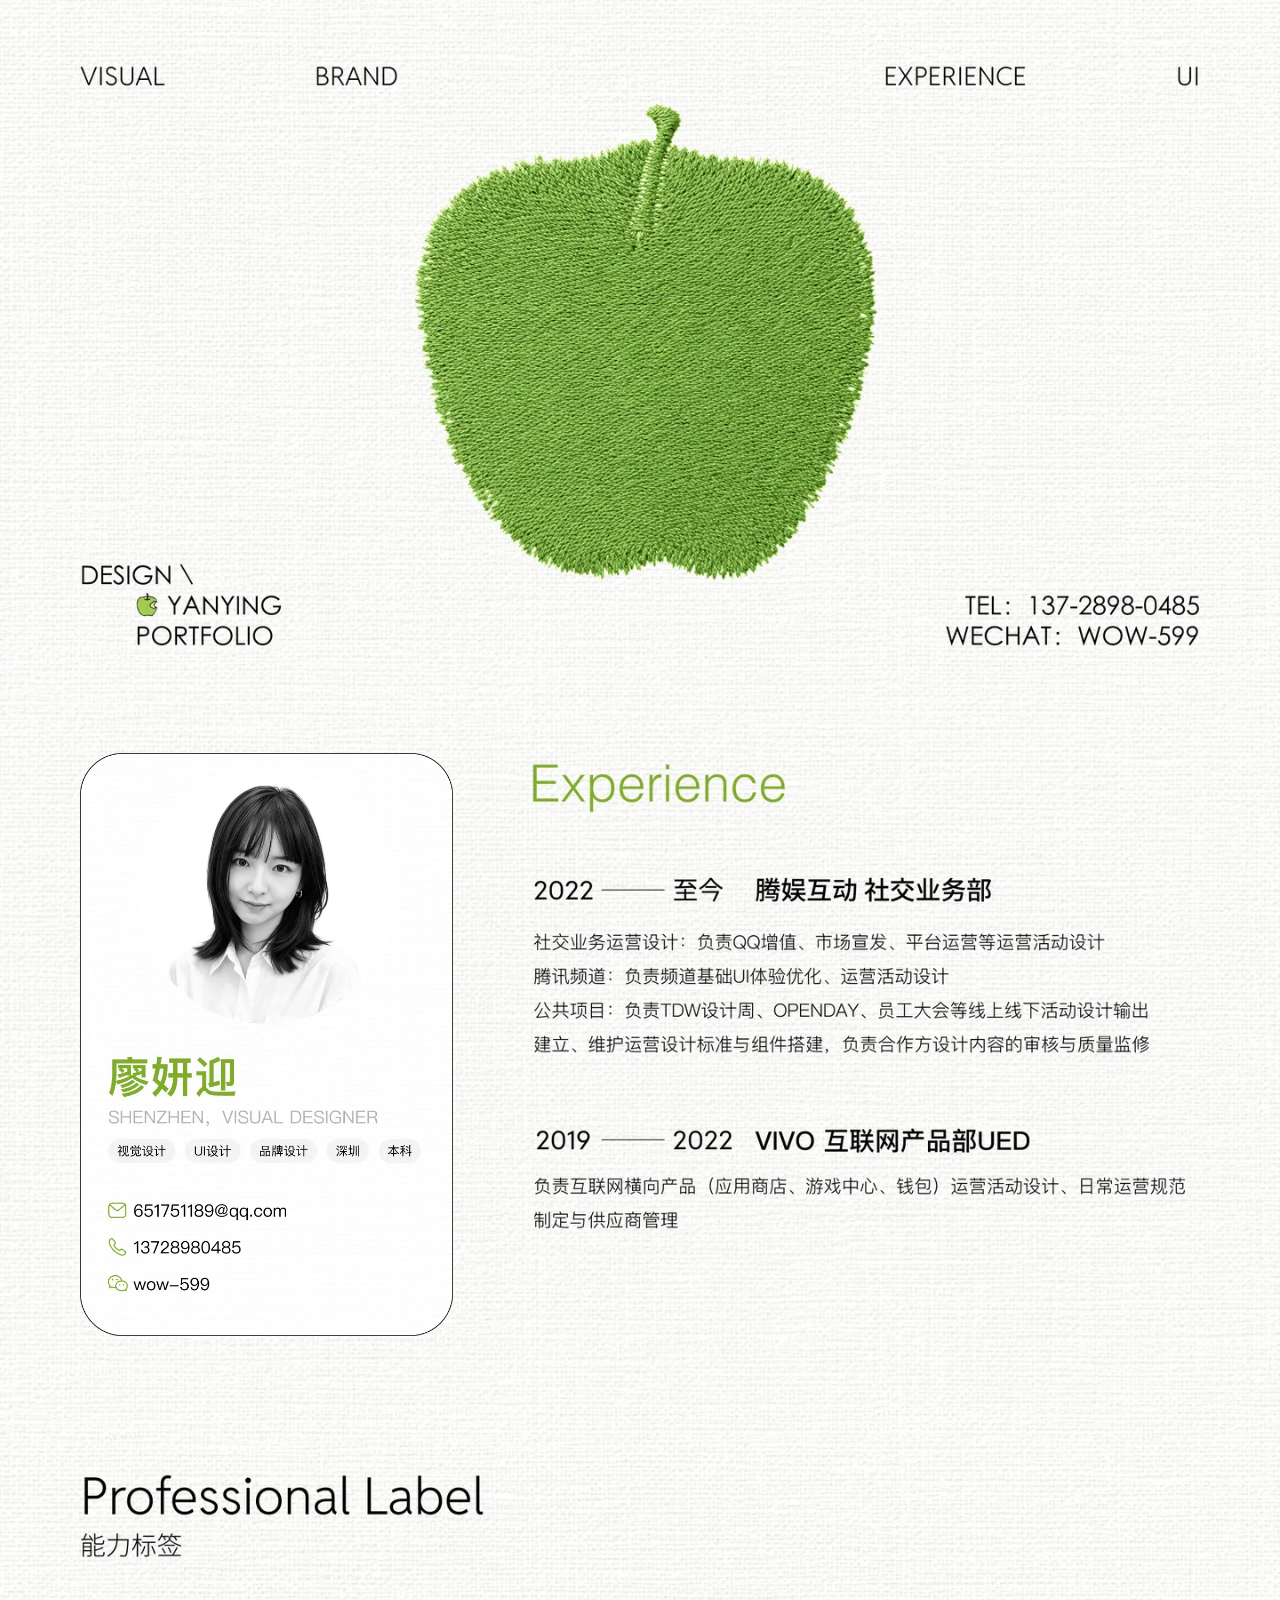
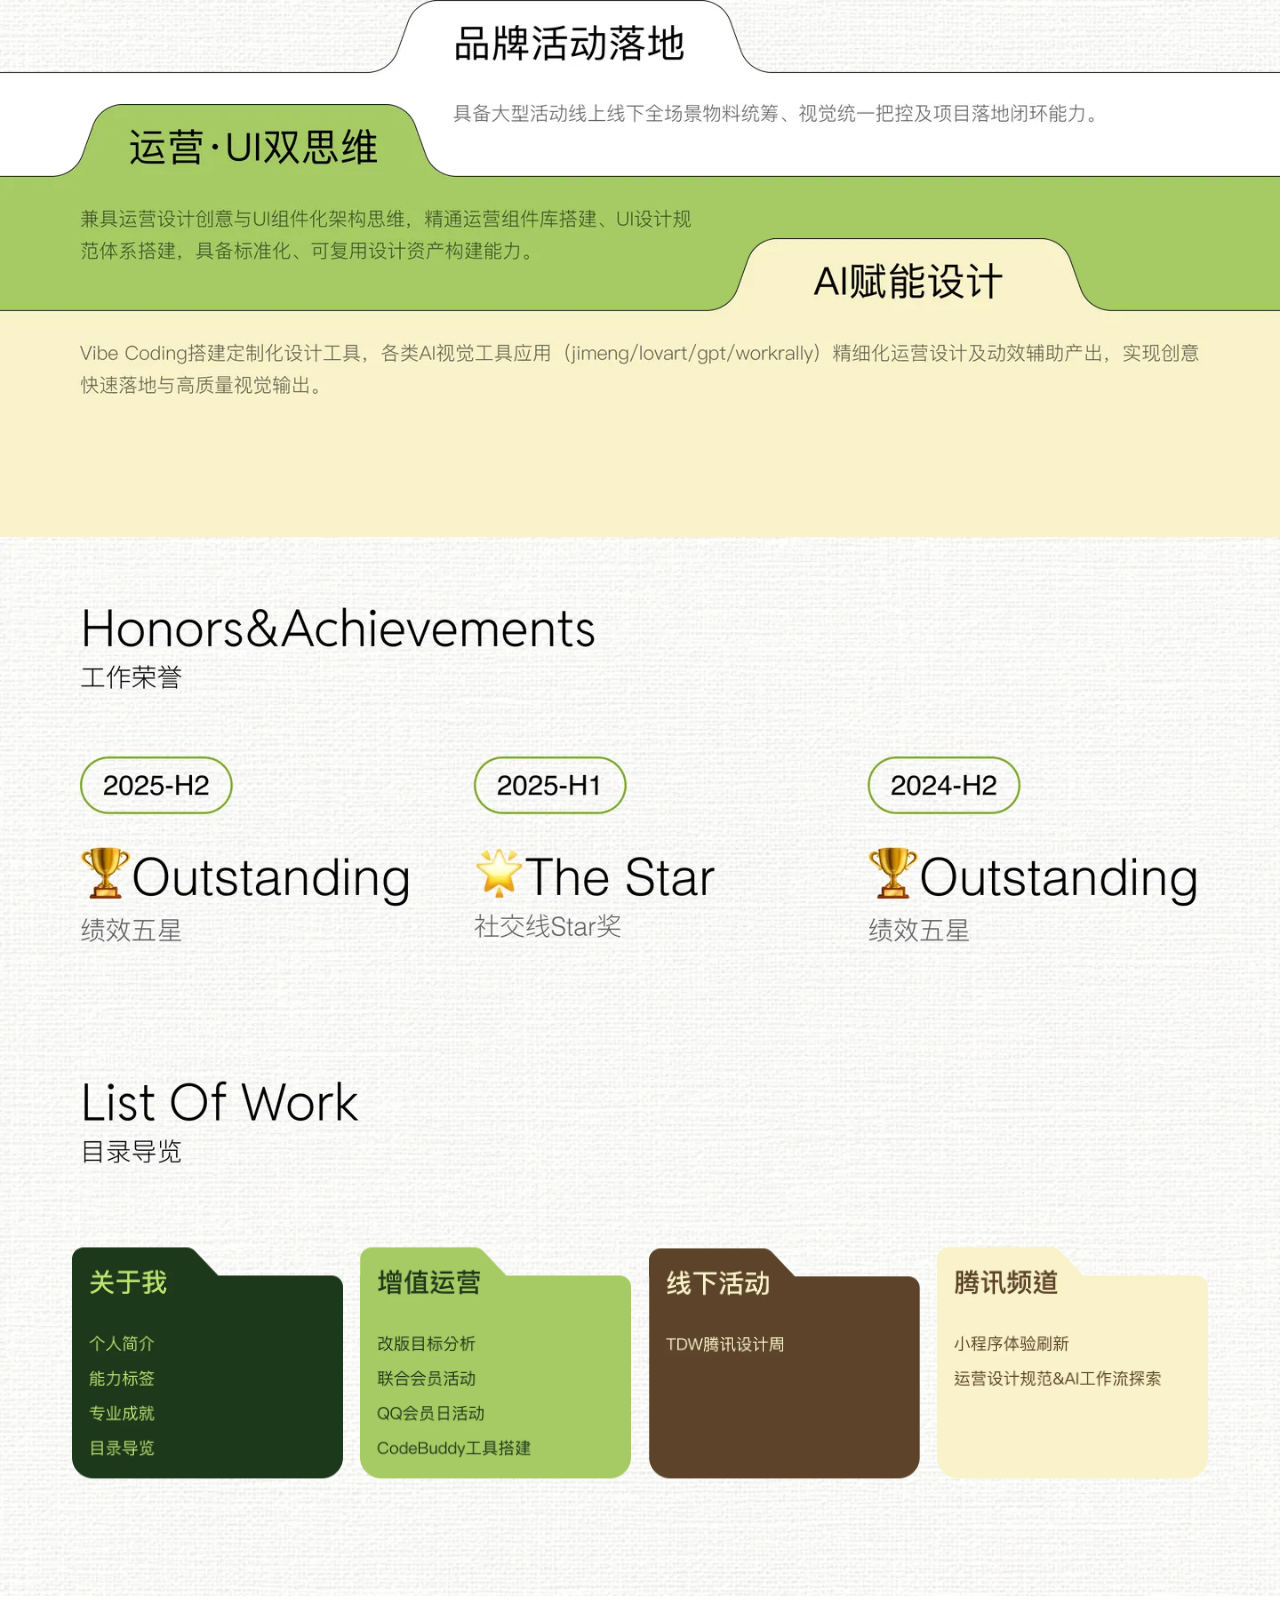
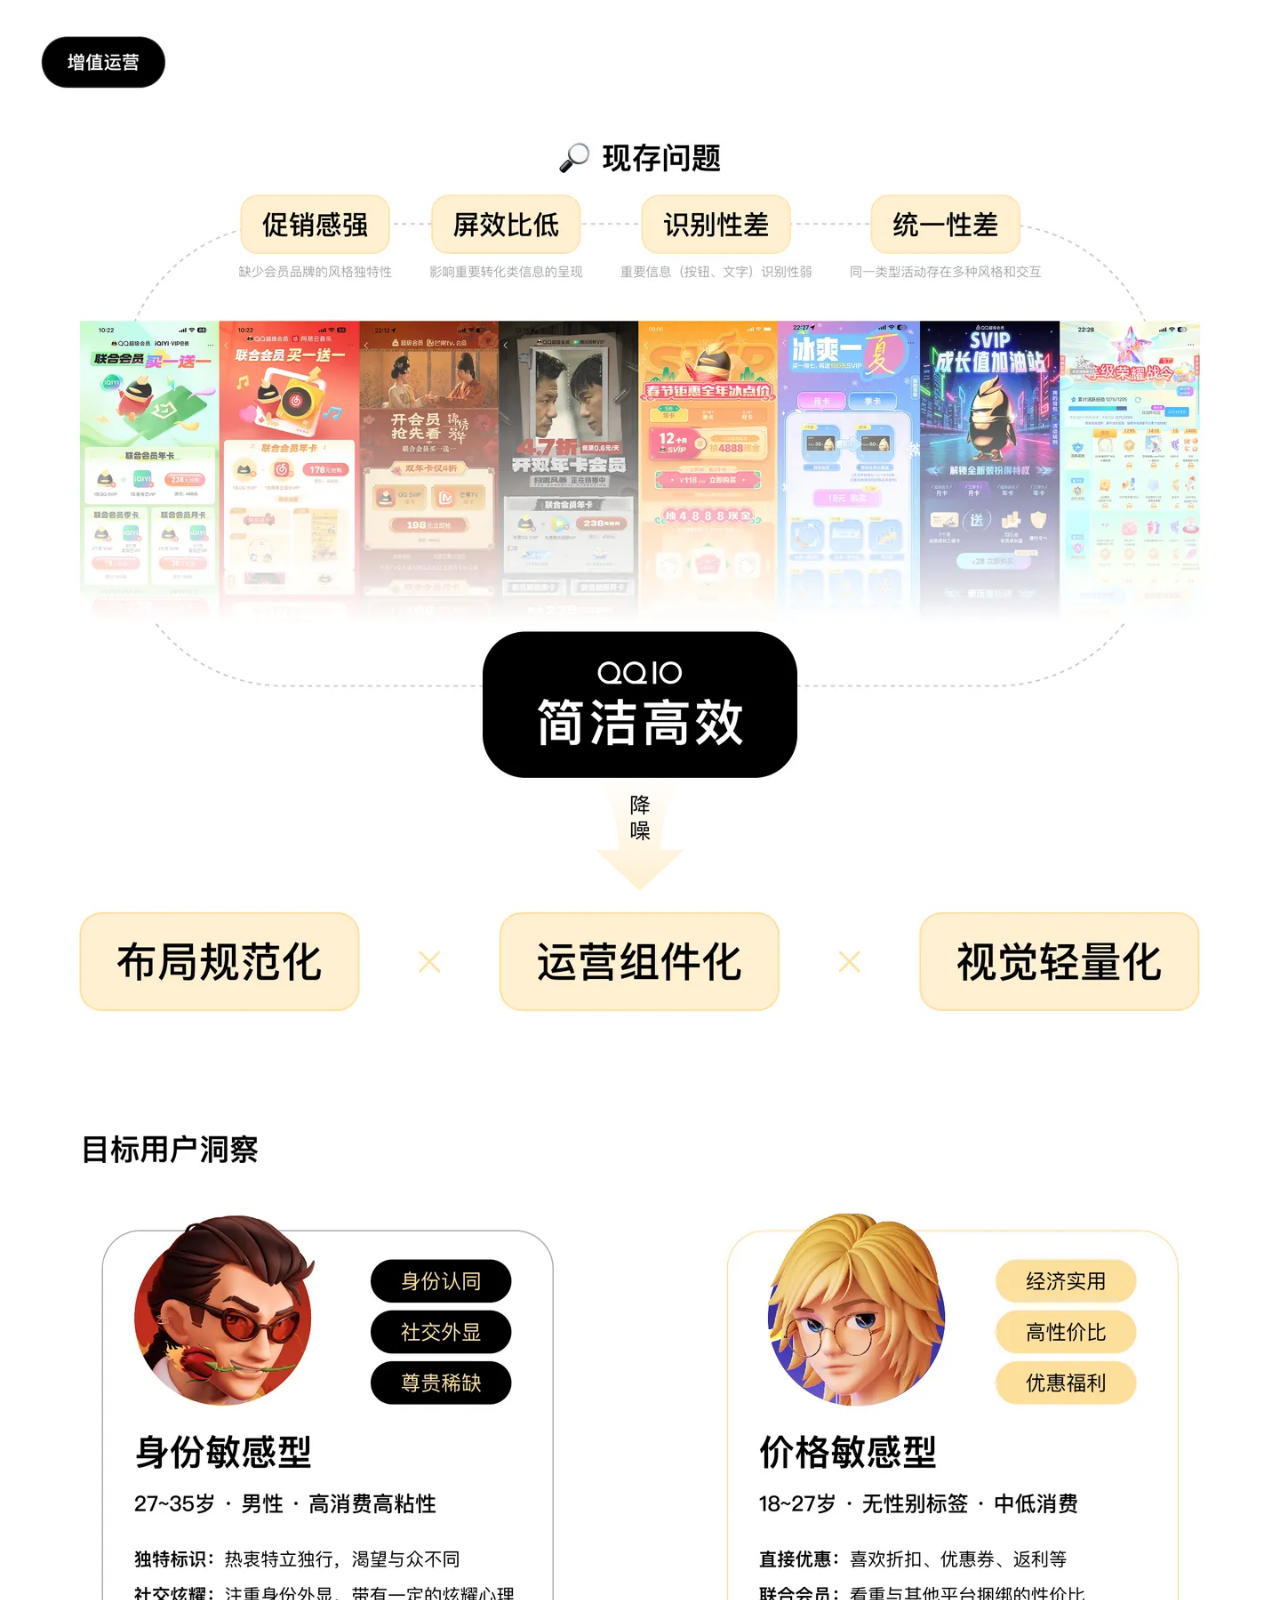
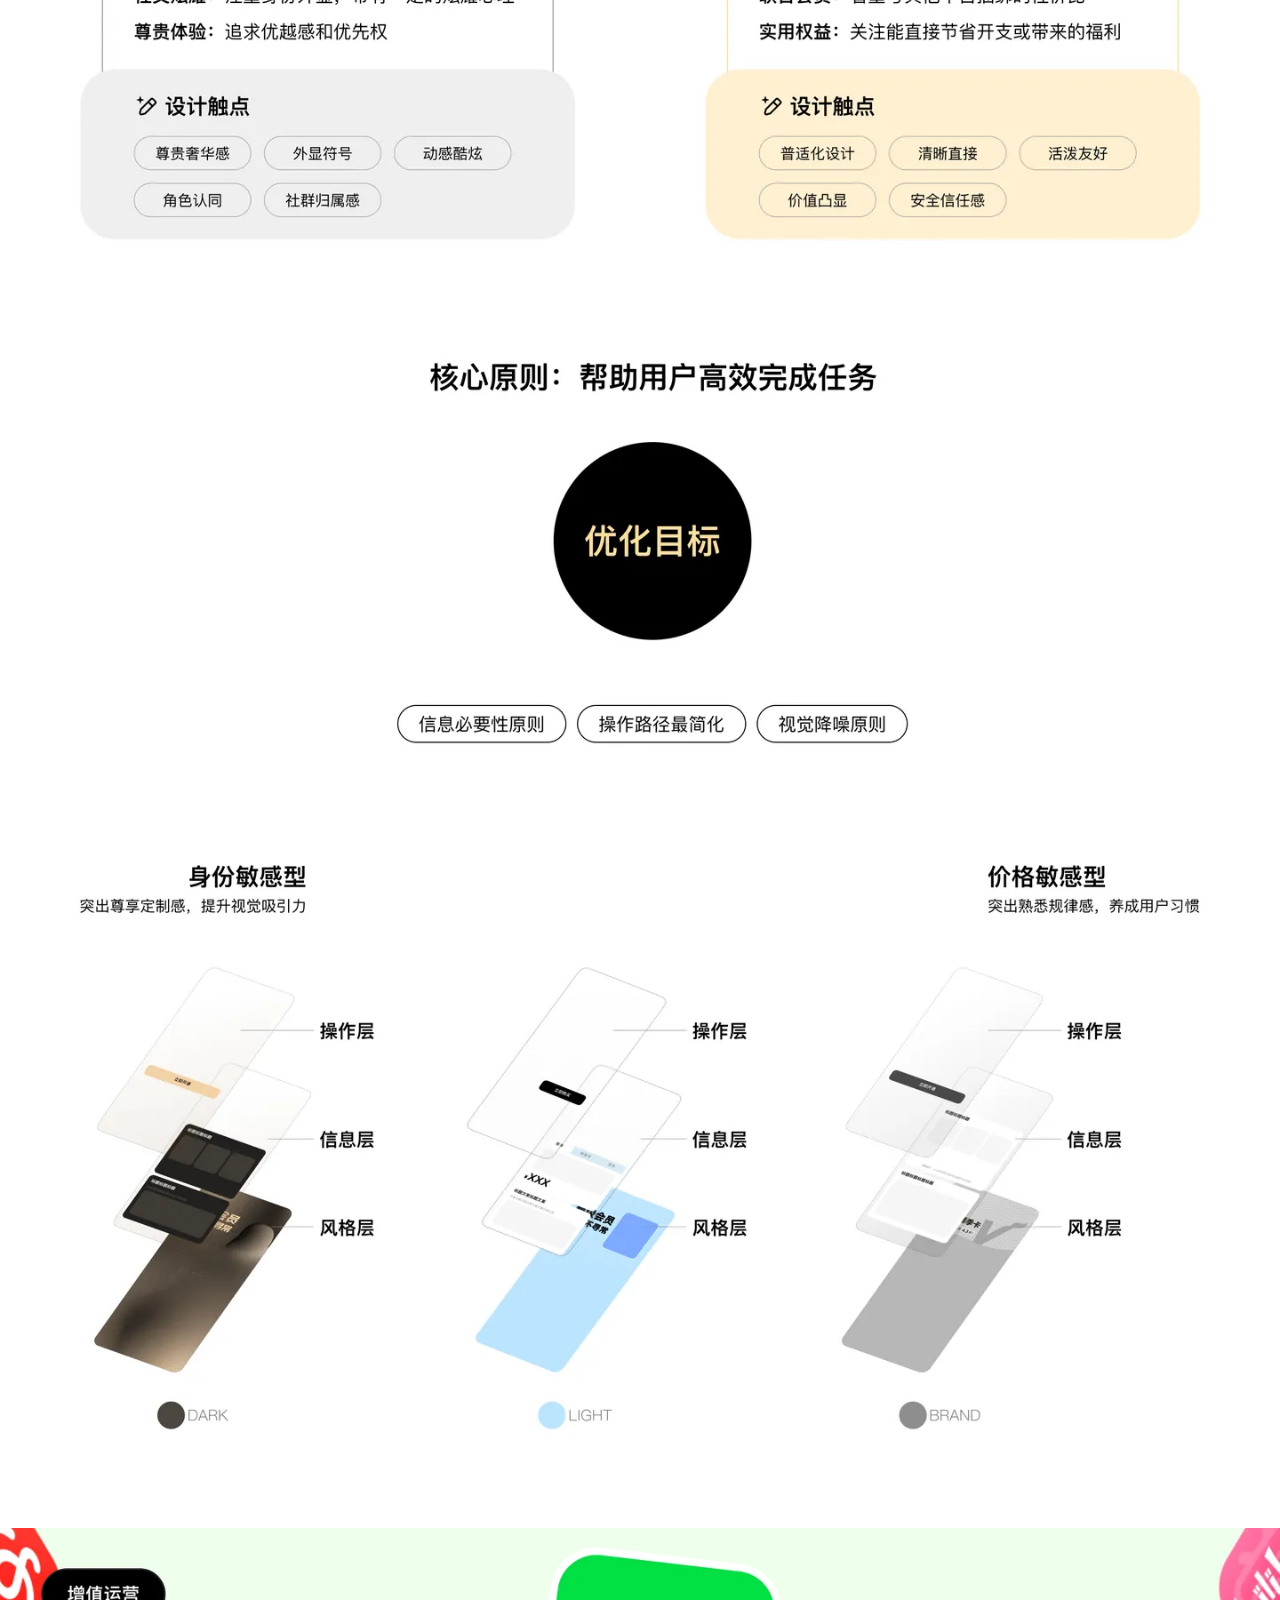
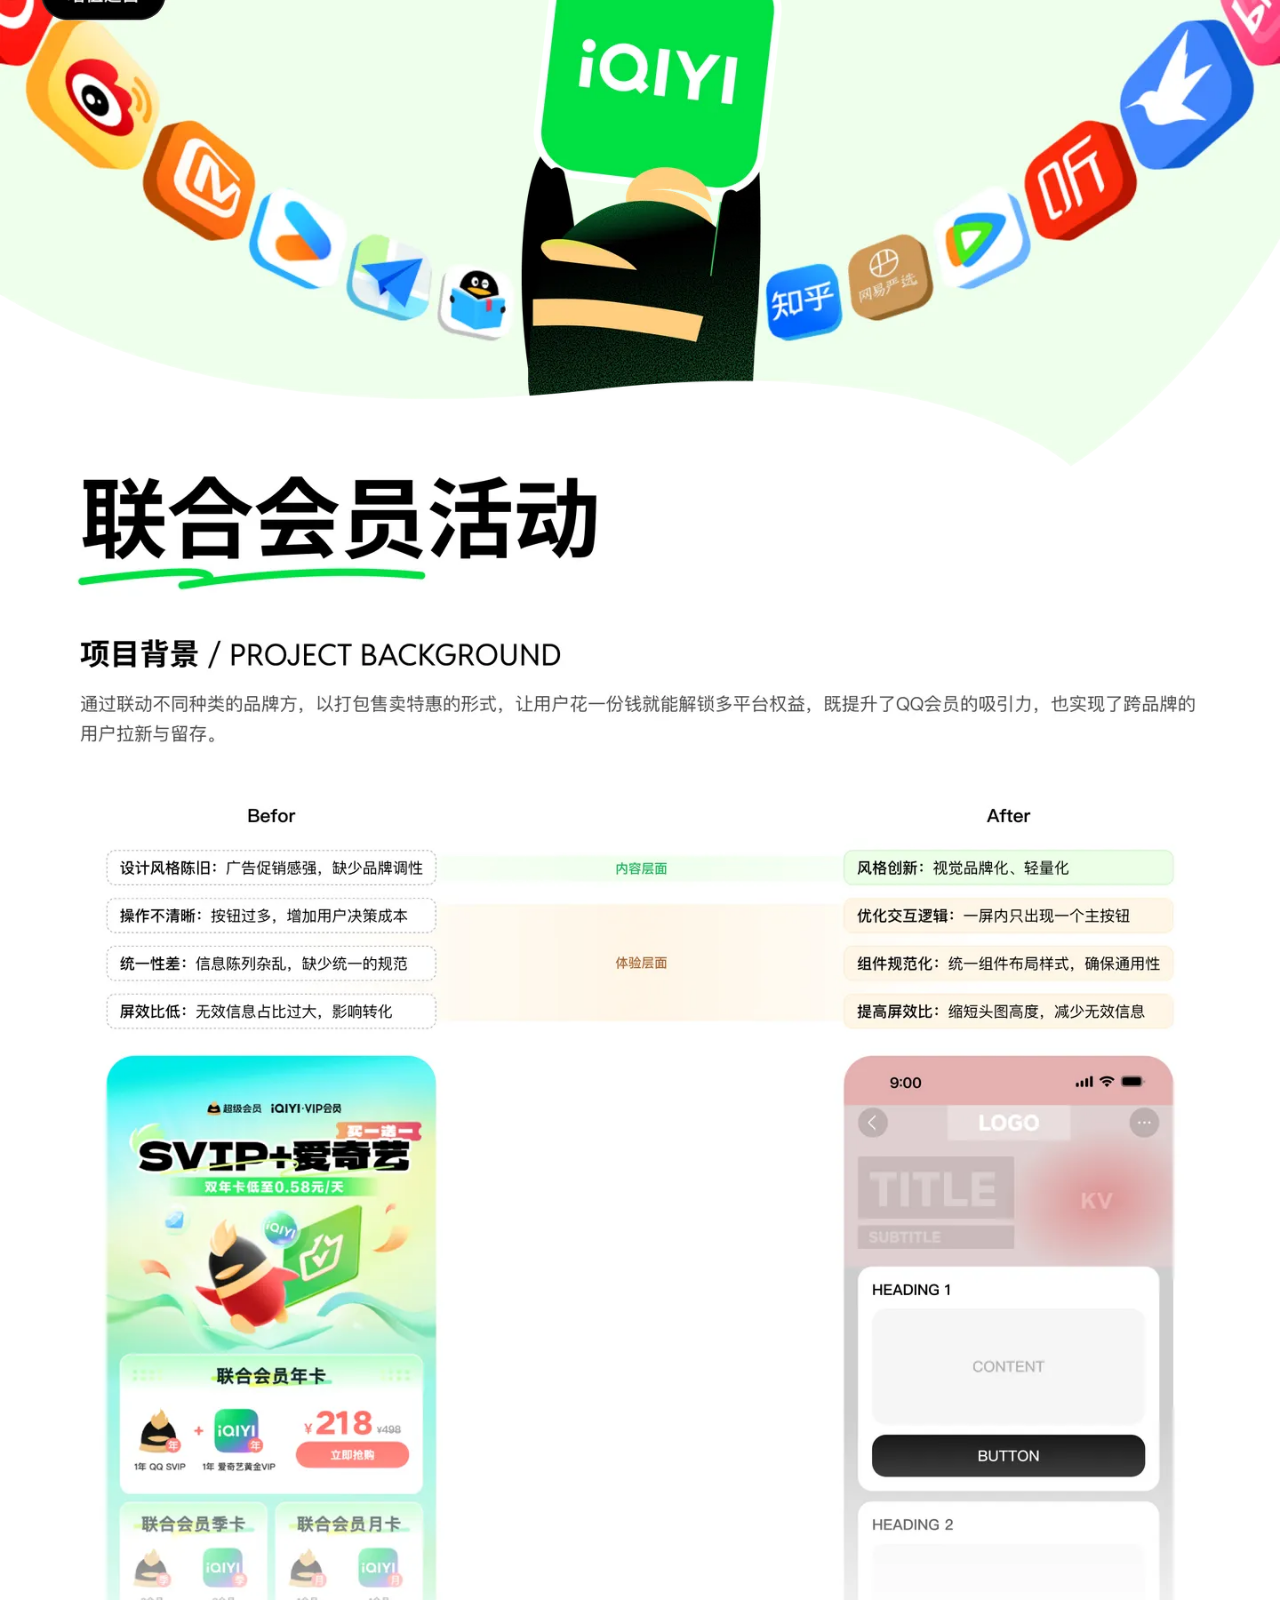
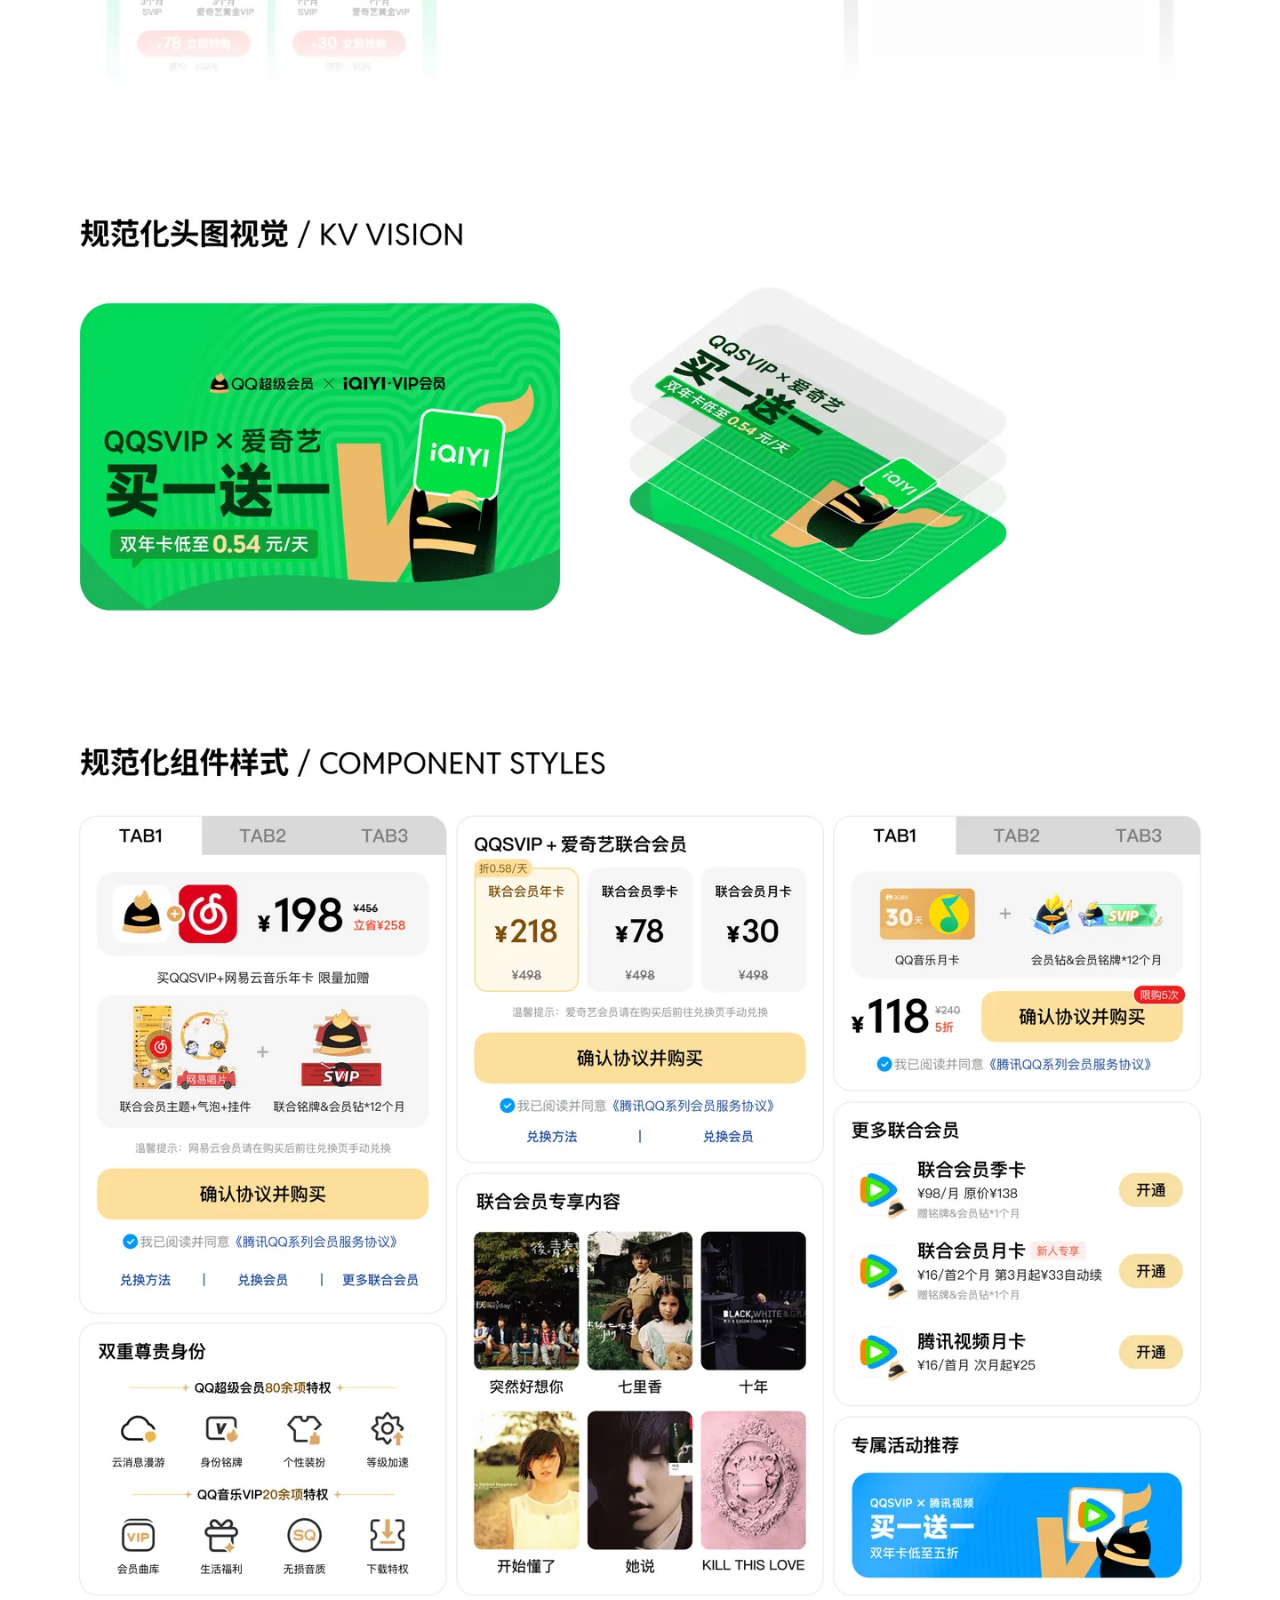
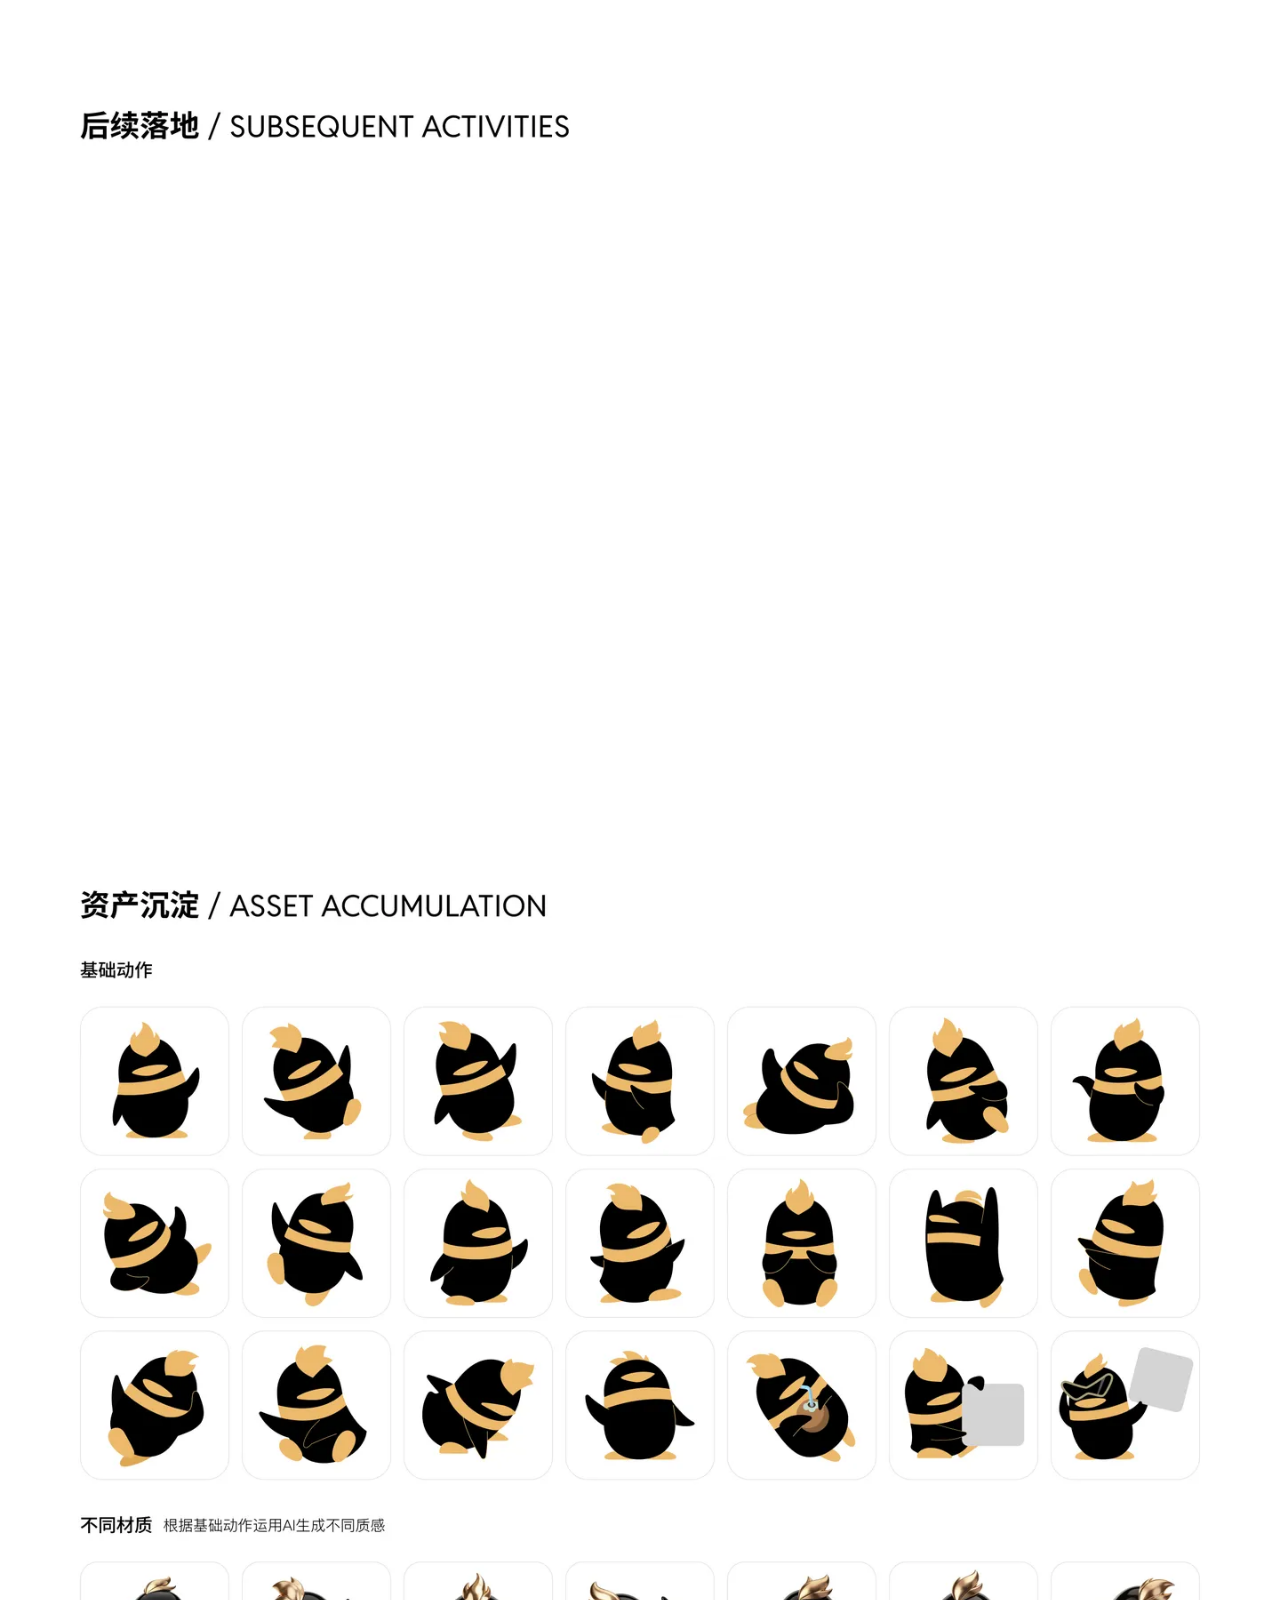
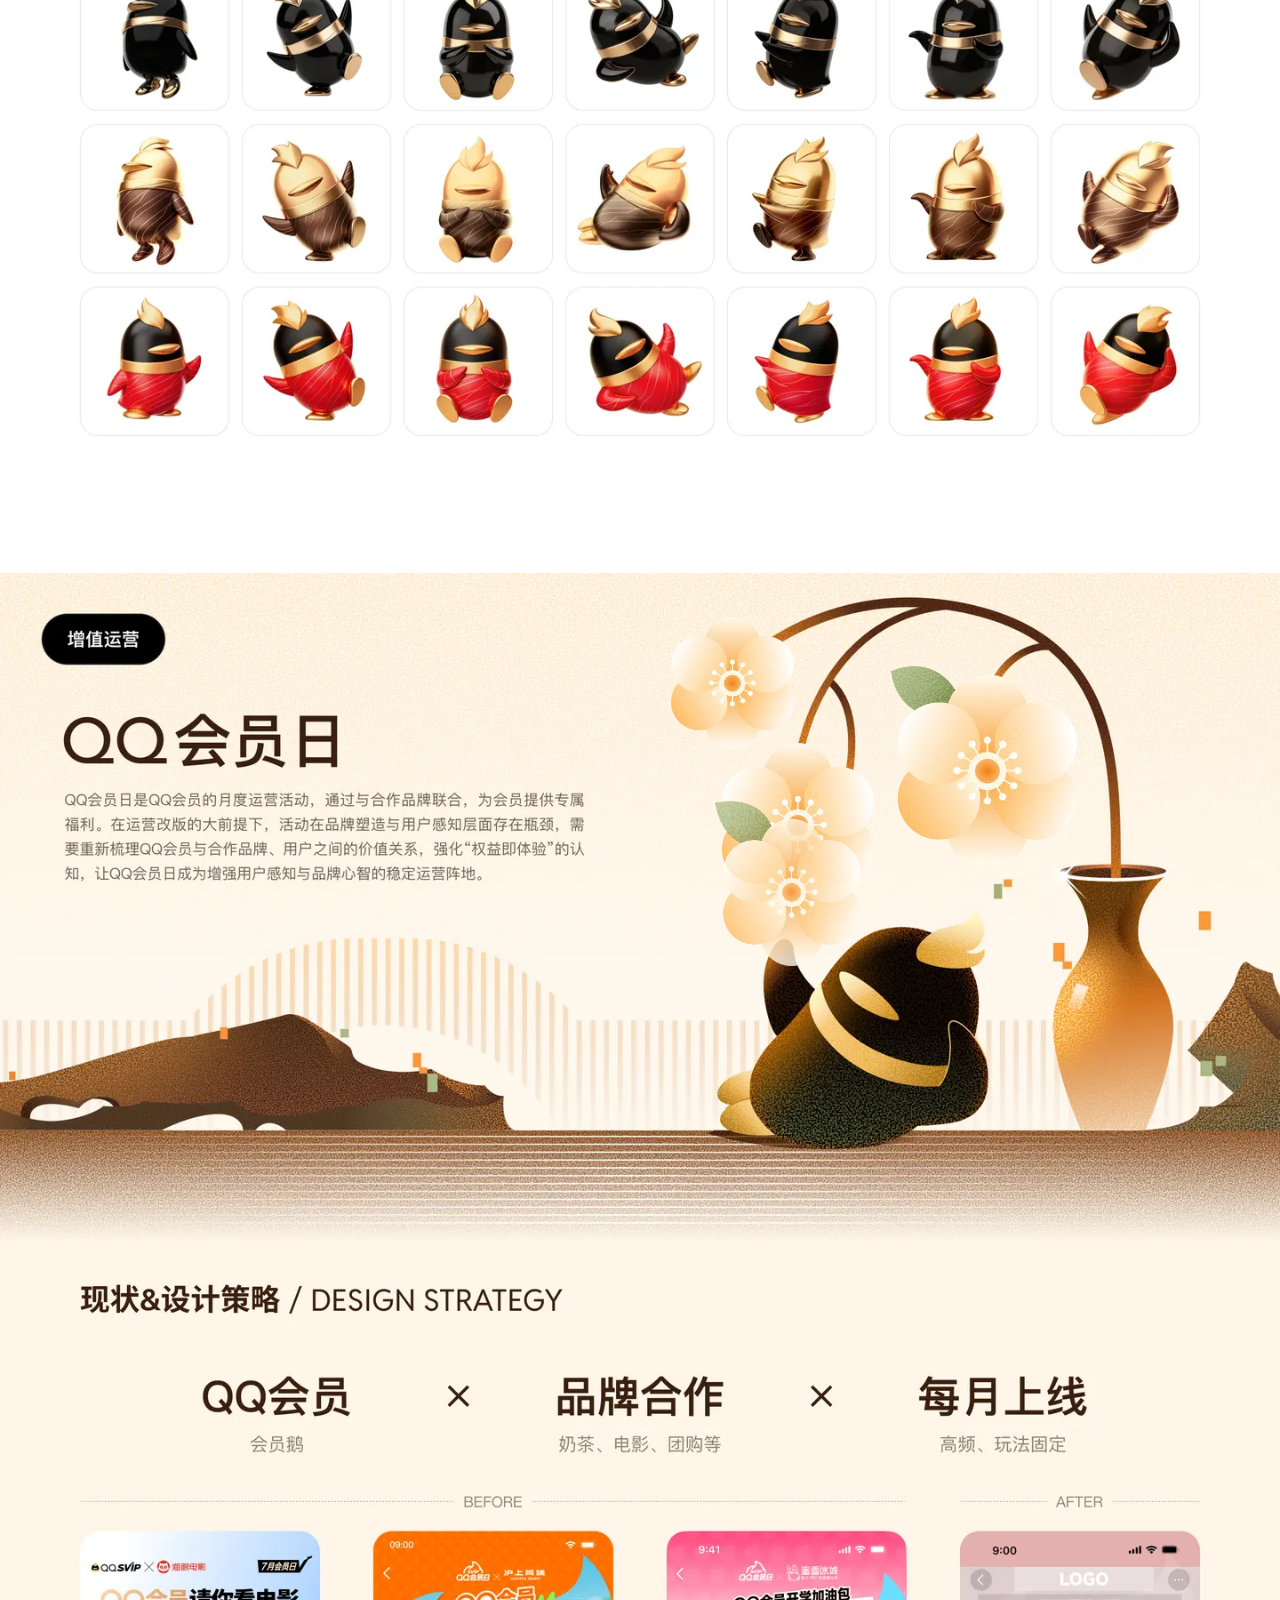
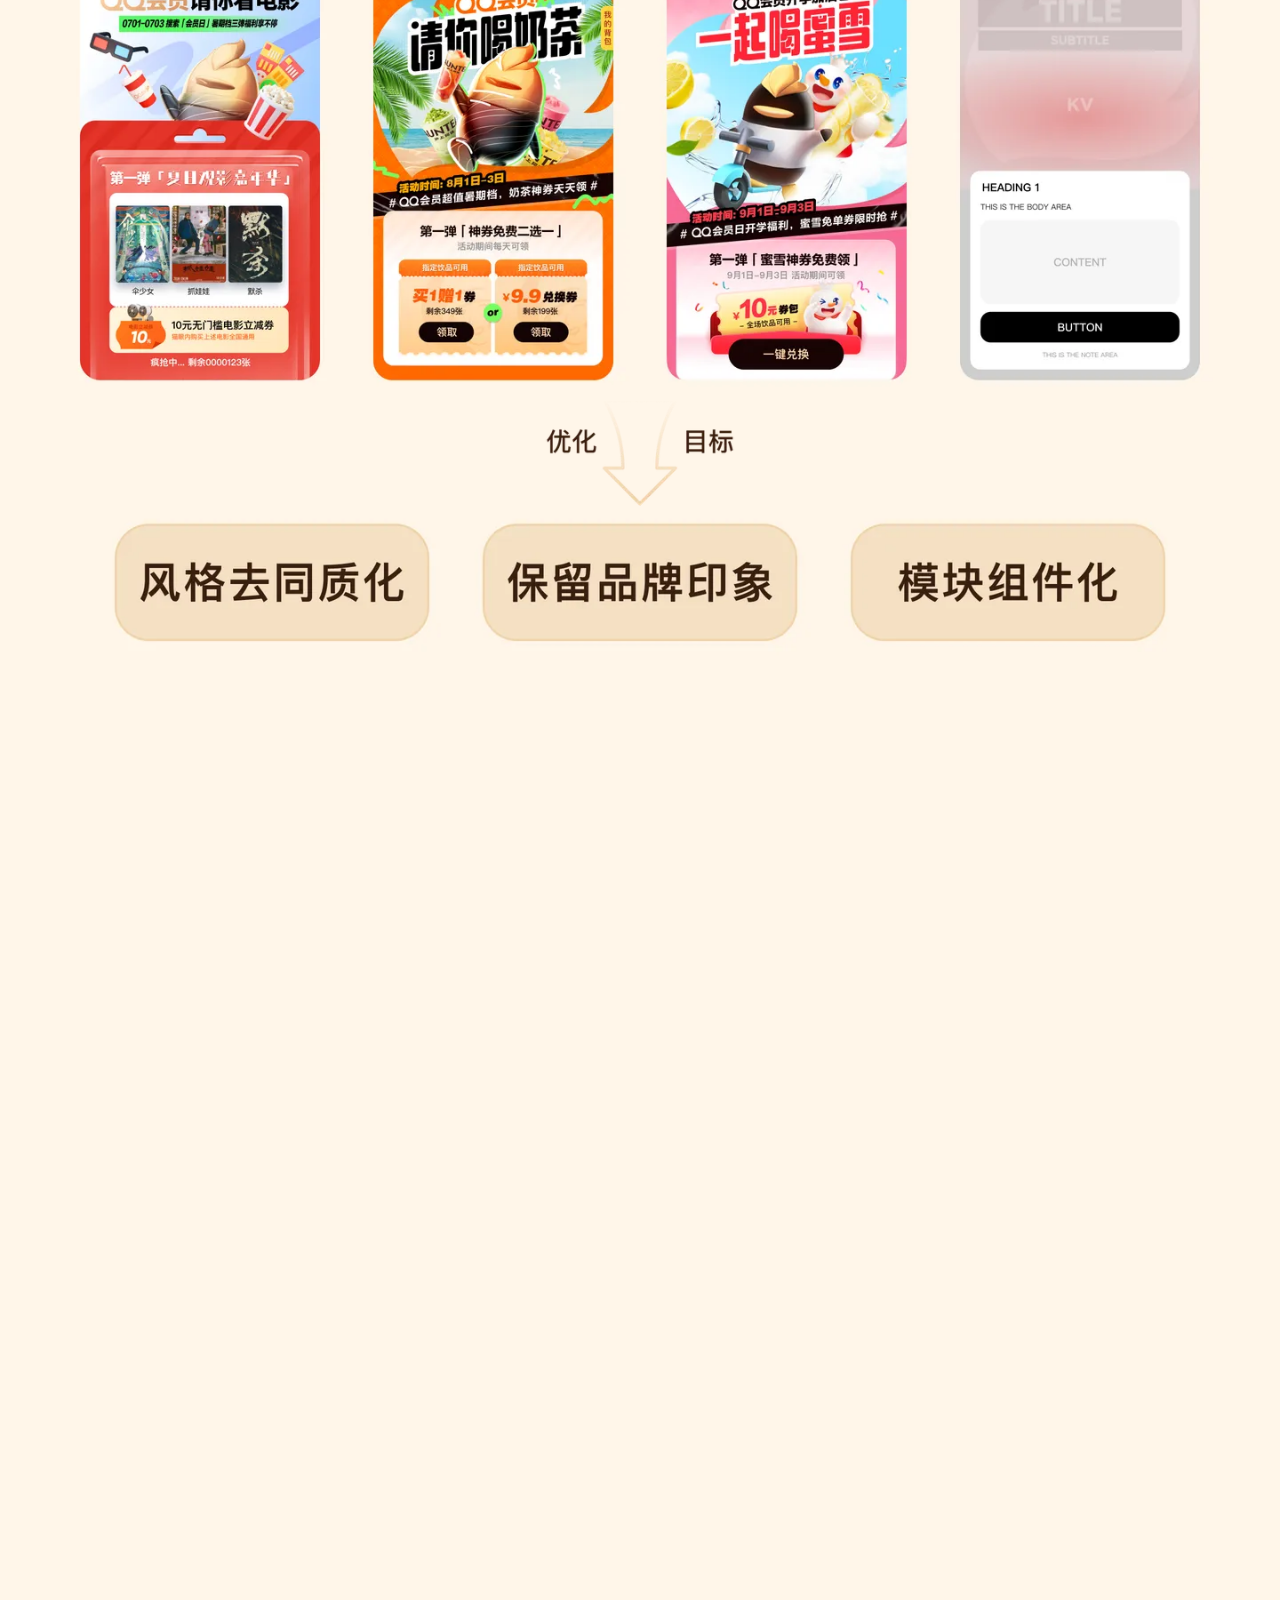
==== index.html @ bebf5c07 "fix(safari): remove lazy loading from above-the-fold images to fix observer bug" ====
<!DOCTYPE html>
<html lang="zh-CN">
<head>
    <meta charset="UTF-8">
    <meta name="viewport" content="width=device-width, initial-scale=1.0">
    <title>我的作品集</title>
    <link rel="stylesheet" href="styles/style.css?v=20">
</head>
<body>
    <div class="portfolio-container">
        <!-- 第 1-4 页：大概率是封面及自我介绍部分 -->
        <img src="assets/images/01.webp" alt="01" class="full-img fade-in">
        
        <div class="relative-container">
            <img src="assets/images/02.webp?v=1" alt="02" class="full-img fade-in">
            <!-- Top: 167/1393 ≈ 11.9885%, Left: 150/2400 = 6.25%, Width: 700/2400 ≈ 29.1666% -->
            <div class="fade-in" style="position: absolute; top: 11.9885%; left: 6.25%; width: 29.1666%; z-index: 10;">
                <img src="assets/images/02-资料卡.webp?v=1" alt="02资料卡" class="hover-zoom-img" style="width: 100%; height: auto; transform-origin: center;">
            </div>
        </div>
        
        <!-- 新增 02-1 页面 -->
        <div class="relative-container fade-in">
            <!-- 底板 -->
            <img src="assets/images/02-1.webp" alt="02-1" class="full-img">
            
            <!-- 标签切图：底对齐，通过 z-index 控制层级：下(1) -> 中(2) -> 上(3) -->
            <div class="labels-wrapper" style="position: absolute; bottom: 0; left: 0; width: 100%; height: 100%; pointer-events: none;">
                <!-- 下层 -->
                <img src="assets/images/下.webp" alt="标签-下" class="full-img hover-lift-img" style="position: absolute; bottom: 0; left: 0; z-index: 1;">
                <!-- 中层 -->
                <img loading="lazy" src="assets/images/中.webp" alt="标签-中" class="full-img hover-lift-img" style="position: absolute; bottom: 0; left: 0; z-index: 2;">
                <!-- 上层 -->
                <img loading="lazy" src="assets/images/上.webp" alt="标签-上" class="full-img hover-lift-img" style="position: absolute; bottom: -10px; left: 0; z-index: 3;">
            </div>
        </div>
        
        <!-- 第 3 页：包含四个可点击放大的文件夹 -->
        <div class="relative-container">
            <img loading="lazy" src="assets/images/03.webp" alt="03" class="full-img fade-in">
            <div class="overlay-cards">
                <img loading="lazy" src="assets/images/彩色文件夹01.webp" alt="彩色文件夹1" class="interactive-card fade-in">
                <img loading="lazy" src="assets/images/彩色文件夹02.webp" alt="彩色文件夹2" class="interactive-card fade-in" data-target="slice-04">
                <img loading="lazy" src="assets/images/彩色文件夹03.webp" alt="彩色文件夹3" class="interactive-card fade-in" data-target="slice-014">
                <img loading="lazy" src="assets/images/彩色文件夹04.webp" alt="彩色文件夹4" class="interactive-card fade-in" data-target="slice-020">
            </div>
        </div>

        <div class="relative-container fade-in" id="slice-04">
            <!-- 底层：04-底板 -->
            <img loading="lazy" src="assets/images/04.webp?v=2" alt="04" class="full-img">
            
            <!-- 顶层：箭头动效 -->
            <div class="arrow-wrapper" style="position: absolute; top: 0; left: 0; width: 100%; text-align: center; z-index: 10; pointer-events: none;">
                <img loading="lazy" src="assets/images/04-箭头.webp?v=2" alt="箭头" class="animated-arrow" style="margin: 0 auto; max-width: 100%;">
            </div>
        </div>
        
        <div class="relative-container fade-in">
            <img loading="lazy" src="assets/images/05.webp?v=3" alt="05" class="full-img">
            <!-- 1691px / 3851px ≈ 43.9106% -->
            <div class="charts-wrapper fade-in" style="position: absolute; top: 43.9106%; left: 0; width: 100%;">
                <!-- 左侧距页面 150px (150/2400 = 6.25%)，保持图表自身宽度比例 (1077/2400 = 44.875%) -->
                <img loading="lazy" src="assets/images/05-图表1.webp?v=3" alt="图表1" class="chart-reveal-left" style="position: absolute; left: 6.25%; top: 0; width: 44.875%; height: auto;">
                <!-- 右侧距页面 150px (150/2400 = 6.25%)，保持图表自身宽度比例 (1075/2400 = 44.7916%) -->
                <img loading="lazy" src="assets/images/05-图表2.webp?v=4" alt="图表2" class="chart-reveal-right" style="position: absolute; right: 6.25%; top: 0; width: 44.7916%; height: auto; animation-delay: 0.2s;">
            </div>
            <!-- 2609px / 3851px ≈ 67.7486% -->
            <div class="chart3-wrapper fade-in" style="position: absolute; top: 67.7486%; left: 0; width: 100%; text-align: center;">
                <!-- 1222px / 2400px ≈ 50.9166% -->
                <img loading="lazy" src="assets/images/05-图表3.webp?v=1" alt="图表3" class="chart-reveal-right" style="display: inline-block; width: 50.9166%; height: auto;">
            </div>
        </div>
        <div class="relative-container fade-in">
            <!-- 底层：06-底板 -->
            <img loading="lazy" src="assets/images/06-底板.webp?v=3" alt="06底板" class="full-img">
            
            <!-- 中层：企鹅动效 -->
            <div class="penguin-wrapper" style="top: 0; left: 0; width: 100%; text-align: center; z-index: 5;">
                <img loading="lazy" src="assets/images/企鹅单独切图.webp?v=3" alt="企鹅" class="floating-penguin" style="margin: 0 auto; max-width: 100%;">
            </div>
            
            <!-- 顶层：06-文字遮挡层 -->
            <img loading="lazy" src="assets/images/06-文字.webp?v=4" alt="06文字" class="full-img" style="position: absolute; top: 0; left: 0; z-index: 20; pointer-events: none;">
        </div>
        <div class="relative-container">
            <img loading="lazy" src="assets/images/07.webp?v=5" alt="07" class="full-img fade-in">
            
            <div class="text-h5-wrapper fade-in" style="position: absolute; top: 6.6745%; right: 6.25%; width: 28.5416%;">
                <img loading="lazy" src="assets/images/07-h5-文字.webp?v=1" alt="07文字" class="chart-reveal-right" style="width: 100%; height: auto; animation-delay: 0.3s;">
            </div>
            
            <div class="h5-cards-wrapper">
                <img loading="lazy" src="assets/images/h5-1.webp?v=2" alt="h5-1" class="h5-card fade-in">
                <img loading="lazy" src="assets/images/h5-2.webp?v=2" alt="h5-2" class="h5-card fade-in">
                <img loading="lazy" src="assets/images/h5-3.webp?v=2" alt="h5-3" class="h5-card fade-in">
                <img loading="lazy" src="assets/images/h5-4.webp?v=2" alt="h5-4" class="h5-card fade-in">
                <img loading="lazy" src="assets/images/h5-5.webp?v=2" alt="h5-5" class="h5-card fade-in">
            </div>
        </div>
        <img loading="lazy" src="assets/images/08.webp" alt="08" class="full-img fade-in">

        <!-- 针对 09-011 设置专属背景色，防止透明度动画透出白底 -->
        <div style="background-color: #FFF6E9; width: 100%;">
            <div class="relative-container fade-in">
                <!-- 底层：09-底板 -->
                <img loading="lazy" src="assets/images/09.webp?v=6" alt="09" class="full-img">
                
                <!-- 顶层：箭头动效 -->
                <div class="arrow-wrapper" style="position: absolute; top: 0; left: 0; width: 100%; text-align: center; z-index: 10; pointer-events: none;">
                    <img loading="lazy" src="assets/images/09-箭头.webp?v=3" alt="09箭头" class="animated-arrow" style="margin: 0 auto; max-width: 100%;">
                </div>

                <!-- 顶层：花朵呼吸动效 -->
                <!-- 花1: Top: 82/3245 ≈ 2.527%, Left: 1258/2400 ≈ 52.4167%, Width: 231/2400 ≈ 9.625% -->
                <img loading="lazy" src="assets/images/09-花-1.webp?v=2" alt="09花1" class="flower-sway" style="position: absolute; top: 2.527%; left: 52.4167%; width: 9.625%; height: auto; z-index: 10;">
                
                <!-- 花2: Top: 318/3245 ≈ 9.8%, Left: 1353/2400 = 56.375%, Width: 286/2400 ≈ 11.9167% -->
                <img loading="lazy" src="assets/images/09-花-2.webp?v=2" alt="09花2" class="flower-sway" style="position: absolute; top: 9.8%; left: 56.375%; width: 11.9167%; height: auto; z-index: 10; animation-delay: 0.5s;">
                
                <!-- 花3: Top: 147/3245 ≈ 4.53%, Left: 1650/2400 = 68.75%, Width: 369/2400 = 15.375% -->
                <img loading="lazy" src="assets/images/09-花-3.webp?v=2" alt="09花3" class="flower-sway" style="position: absolute; top: 4.53%; left: 68.75%; width: 15.375%; height: auto; z-index: 10; animation-delay: 1s;">

                <!-- 飘落花朵: Top: 400/3245 ≈ 12.3266%, Left: 1320/2400 = 55%, Width: 292/2400 ≈ 12.1667% -->
                <img loading="lazy" src="assets/images/09-花-4.webp?v=1" alt="09花4" class="falling-petal" style="position: absolute; top: 12.3266%; left: 55%; width: 12.1667%; height: auto; z-index: 10;">
            </div>
        <div class="relative-container">
            <img loading="lazy" src="assets/images/010.webp?v=1" alt="10" class="full-img fade-in">
            <!-- Top: 259/2691 ≈ 9.6246%, Width: 2100/2400 = 87.5%, Left: 6.25% -->
            <div class="chart10-wrapper fade-in" style="position: absolute; top: 9.6246%; left: 6.25%; width: 87.5%; z-index: 10;">
                <img loading="lazy" src="assets/images/010-图表.webp?v=1" alt="10图表" class="chart-reveal-bottom" style="width: 100%; height: auto; display: block;">
            </div>
        </div>
        <div class="relative-container">
            <img loading="lazy" src="assets/images/011.webp?v=1" alt="11" class="full-img fade-in">
            
            <!-- Top: 2343/3943 ≈ 59.4217% -->
            <div class="scrollable-h5-wrapper fade-in" style="position: absolute; top: 59.4217%; left: 0; width: 100%; overflow-x: auto; display: flex; align-items: center; box-sizing: border-box; z-index: 10; padding: 20px 0; margin-top: -20px;">
                <!-- 左侧 150px (6.25%) 的占位 -->
                <div style="flex-shrink: 0; width: 6.25%;"></div>
                
                <!-- 拆分为四张切图，使用 margin-right 实现 50px(2.0833%) 间距 -->
               <img loading="lazy" src="assets/images/011-h5-1.webp?v=2" alt="11-h5-1" class="hover-zoom-img" style="flex-shrink: 0; width: 25.8333%; height: auto; display: block; pointer-events: auto; margin-right: 2.0833%;">
               <img loading="lazy" src="assets/images/011-h5-2.webp?v=2" alt="11-h5-2" class="hover-zoom-img" style="flex-shrink: 0; width: 25.8333%; height: auto; display: block; pointer-events: auto; margin-right: 2.0833%;">
               <img loading="lazy" src="assets/images/011-h5-3.webp?v=2" alt="11-h5-3" class="hover-zoom-img" style="flex-shrink: 0; width: 25.8333%; height: auto; display: block; pointer-events: auto; margin-right: 2.0833%;">
               <img loading="lazy" src="assets/images/011-h5-4.webp?v=2" alt="11-h5-4" class="hover-zoom-img" style="flex-shrink: 0; width: 25.8333%; height: auto; display: block; pointer-events: auto;">
                
                <!-- 右侧 150px (6.25%) 的占位 -->
                <div style="flex-shrink: 0; width: 6.25%;"></div>
            </div>
        </div>
        </div>
        <div class="relative-container">
            <img loading="lazy" src="assets/images/012.webp?v=1" alt="12" class="full-img fade-in">
            <!-- Top: 1644/4298 ≈ 38.2503%, Left: 6.25%, Right: 6.25%, Width: 600/2400 = 25% -->
            <div class="chart12-wrapper fade-in" style="position: absolute; top: 38.2503%; left: 0; width: 100%; height: 0; z-index: 10;">
                <img loading="lazy" src="assets/images/012-图表-左1.webp?v=1" alt="12图表左1" class="chart-reveal-top" style="position: absolute; left: 6.25%; width: 25%; height: auto; animation-duration: 0.4s;">
                <img loading="lazy" src="assets/images/012-图表-右1.webp?v=1" alt="12图表右1" class="chart-reveal-top" style="position: absolute; right: 6.25%; width: 25%; height: auto; animation-duration: 0.4s;">
            </div>
            
            <!-- Top: 3932/4298 ≈ 91.4844%, Left: 6.25%, Right: 6.25%, Width: 2100/2400 = 87.5% -->
            <div class="chart12-progress-wrapper fade-in" style="position: absolute; top: 91.4844%; left: 6.25%; width: 87.5%; z-index: 10;">
                <img loading="lazy" src="assets/images/012-图表-进度.webp?v=1" alt="12进度" class="chart-reveal-right" style="width: 100%; height: auto; display: block;">
            </div>
        </div>

        <!-- 第 13 页：需要有点击跳转功能 -->
        <div class="link-container fade-in">
            <a href="https://isux-easydesign.pages.woa.com/QQEasyH5.html" target="_blank" class="clickable-image">
                <img loading="lazy" src="assets/images/013.webp" alt="13 带链接">
                <!-- 给整张图加上遮罩层或者直接让图片被a标签包裹，由于是切图，点击整张图跳转最合适 -->
            </a>
        </div>

        <!-- 针对 014-019 设置专属深色背景，防止透明度动画透出白底 -->
        <div style="background-color: #060026; width: 100%;">
            <div class="relative-container">
                <img loading="lazy" src="assets/images/014.webp?v=2" alt="14" class="full-img fade-in" id="slice-014">
                
                <!-- Top: 1543/2419 ≈ 63.7867%, 左右边距4px，切图宽928px -->
                <div class="chart14-wrapper fade-in" style="position: absolute; top: 63.7867%; left: 0; width: 100%; height: 0; z-index: 10;">
                    <!-- 左侧图表从左至右出现 -->
                    <img loading="lazy" src="assets/images/014-图表-左.webp?v=1" alt="14图表左" class="chart-reveal-right" style="position: absolute; left: 0.1667%; width: 38.6667%; height: auto; animation-delay: 0.1s;">
                    
                    <!-- 右侧图表从右至左出现 -->
                    <img loading="lazy" src="assets/images/014-图表-右.webp?v=1" alt="14图表右" class="chart-reveal-left" style="position: absolute; right: 0.1667%; width: 38.6667%; height: auto; animation-delay: 0.1s;">
                </div>
            </div>
            <img loading="lazy" src="assets/images/015.webp" alt="15" class="full-img fade-in">
            <img loading="lazy" src="assets/images/016.webp" alt="16" class="full-img fade-in">
            <img loading="lazy" src="assets/images/017.webp" alt="17" class="full-img fade-in">
            <img loading="lazy" src="assets/images/018.webp" alt="18" class="full-img fade-in">
            <img loading="lazy" src="assets/images/019.webp" alt="19" class="full-img fade-in">
        </div>

        <!-- 针对 020-023 设置专属背景色，防止透明度动画透出白底 -->
        <div style="background-color: #E9F4FF; width: 100%;">
            <div class="relative-container fade-in" id="slice-020">
                <img loading="lazy" src="assets/images/020.webp?v=1" alt="20" class="full-img">
                
                <!-- Icon切图：上下浮动呼吸动效 -->
                <!-- Top: 232/2374 ≈ 9.7725%, Right: 0, Width: 1116/2400 = 46.5% -->
                <img loading="lazy" src="assets/images/020-icon.webp?v=1" alt="20-icon" class="float-breath" style="position: absolute; top: 9.7725%; right: 0; width: 46.5%; height: auto; z-index: 10;">
            </div>
            <div class="relative-container">
                <img loading="lazy" src="assets/images/021.webp?v=1" alt="21" class="full-img fade-in">
                <!-- Top: 597/3093 ≈ 19.3016%, Left: 150/2400 = 6.25%, Width: 1983/2400 ≈ 82.625% -->
                <div class="chart21-wrapper fade-in" style="position: absolute; top: 19.3016%; left: 6.25%; width: 82.625%; z-index: 10;">
                    <img loading="lazy" src="assets/images/021-图表-1.webp?v=1" alt="21图表1" class="chart-reveal-top" style="width: 100%; height: auto; display: block;">
                </div>
            </div>
            <img loading="lazy" src="assets/images/022.webp" alt="22" class="full-img fade-in">
            <img loading="lazy" src="assets/images/023.webp" alt="23" class="full-img fade-in">
        </div>

        <!-- 针对 024-027 设置专属深色背景，防止透明度动画透出白底 -->
        <div style="background-color: #001733; width: 100%;">
            <img loading="lazy" src="assets/images/024.webp" alt="24" class="full-img fade-in">
            <img loading="lazy" src="assets/images/025.webp" alt="25" class="full-img fade-in">
            
            <div class="relative-container fade-in">
                <img loading="lazy" src="assets/images/026.webp?v=2" alt="26" class="full-img">
                
                <div class="chart26-wrapper fade-in" style="position: absolute; top: 0; left: 0; width: 100%; height: 100%; z-index: 10; pointer-events: none;">
                    <!-- 箭头1: Top 1217px (1217/4367 ≈ 27.8681%), Width 202px (202/2400 ≈ 8.4166%) -->
                    <div style="position: absolute; top: 27.8681%; left: 50%; transform: translateX(-50%); width: 8.4166%;">
                        <img loading="lazy" src="assets/images/箭头1.webp" alt="箭头1" class="animated-arrow" style="width: 100%; height: auto;">
                    </div>
                    
                    <!-- 箭头2: Top 2105px (2105/4367 ≈ 48.2024%), Width 270px (270/2400 = 11.25%) -->
                    <div style="position: absolute; top: 48.2024%; left: 50%; transform: translateX(-50%); width: 11.25%;">
                        <img loading="lazy" src="assets/images/箭头2.webp" alt="箭头2" class="animated-arrow" style="width: 100%; height: auto;">
                    </div>
                </div>
            </div>
            
            <img loading="lazy" src="assets/images/027.webp" alt="27" class="full-img fade-in">
        </div>

        <img loading="lazy" src="assets/images/028.webp" alt="28" class="full-img fade-in">
    </div>

    <script src="scripts/main.js"></script>
</body>
</html>>
---- styles/style.css ----
* {
    margin: 0;
    padding: 0;
    box-sizing: border-box;
}

body {
    background-color: #f5f5f5; /* 假设背景是浅灰色，视设计稿而定，也可以是白色 */
    font-family: 'Helvetica Neue', Helvetica, Arial, sans-serif;
    color: #333;
}

.portfolio-container {
    max-width: 1440px; /* 大屏幕的最大宽度，视设计稿而定，一般不希望图片拉得无限大 */
    margin: 0 auto;    /* 居中显示 */
    display: flex;
    flex-direction: column;
    align-items: center;
    background-color: #fff;
    box-shadow: 0 4px 20px rgba(0,0,0,0.05); /* 添加一些阴影使整体看起来更好 */
    overflow-x: hidden; /* 防止因为超出的图片撑出水平系统滚动条，如果需要横向滚动可以改为 auto/scroll，通常作品集展示倾向于直接截断隐藏 */
}

/* 默认图片宽度占据 100%，以保证拼接没有缝隙 */
.full-img {
    width: 100%;
    display: block; /* 消除 img 的底部默认间隙 */
}

.portfolio-container > div {
    width: 100%;
}

/* 防止带链接的 13 图下方有间隙 */
.link-container a {
    display: block;
    width: 100%;
    cursor: pointer;
}
.link-container img {
    width: 100%;
    display: block;
    transition: opacity 0.3s ease;
}
.link-container img:hover {
    opacity: 0.9;
}


/* 03.webp 上的四个彩色文件夹覆盖层 */
.relative-container {
    position: relative;
    width: 100%;
    display: block;
}

.overlay-cards {
    position: absolute;
    /* top 控制文件夹垂直位置，已根据用户建议调整到 78% */
    top: 78%; 
    left: 0;
    width: 100%;
    display: flex;
    justify-content: center; /* 居中对齐 */
    align-items: center;
    gap: 1.5%; /* 卡片间距 */
    transform: translateY(-50%);
    padding: 0 4%; /* 两侧的安全边距 */
}

.interactive-card {
    width: 23%; /* 卡片宽度比例 */
    height: auto;
    cursor: pointer;
    transition: transform 0.3s cubic-bezier(0.175, 0.885, 0.32, 1.275);
}

.interactive-card:hover {
    transform: scale(1.05); /* 悬停微放大 */
    z-index: 10;
    position: relative;
}

/* 响应式设计 */

/* 平板端 (768px - 1199px) */
@media (max-width: 1199px) {
    .overlay-cards {
        gap: 1%;
        padding: 0 2%;
    }
    .interactive-card {
        width: 24%;
    }
}

/* 手机端 (<768px) */
@media (max-width: 767px) {
    .portfolio-container {
        box-shadow: none;
    }
}

/* ========================================
   滑动隐藏滚动条
   ======================================== */
.scrollable-h5-wrapper {
    -webkit-overflow-scrolling: touch;
    scrollbar-width: none; /* Firefox */
}
.scrollable-h5-wrapper::-webkit-scrollbar {
    display: none; /* Chrome, Safari, Edge */
}

/* ========================================
   第 07 页：H5 卡片横向排列与动效
   ======================================== */

.h5-cards-wrapper {
    position: absolute;
    /* 采用百分比确保纵向响应式位置依然准确：3069px / 4255px ≈ 72.127% */
    top: 72.127%;
    left: 50%;
    transform: translateX(-50%); /* 确保中间的图在正中间 */
    display: flex;
    justify-content: center;
    align-items: center;
    /* 布局总宽 2700px，底图宽 2400px，所以包装器宽度为 2700/2400 = 112.5% */
    width: 112.5%;
    /* 间距相对于 2700px 的比例：50 / 2700 = 1.85185% */
    gap: 1.85185%;
    padding: 0;
}

.h5-card {
    /* 单张图 500px，相对于 2700px 宽度的比例：500 / 2700 = 18.5185% */
    flex: 0 0 18.5185%;
    width: 18.5185%;
    height: auto;
    cursor: pointer;
    transition: transform 0.3s cubic-bezier(0.175, 0.885, 0.32, 1.275);
}

.h5-card:hover {
    transform: scale(1.05); /* 悬停微放大 */
    z-index: 10;
    position: relative;
}

/* 覆盖 h5-card 的 fade-in transform，使其初始偏下 */
.h5-card.fade-in {
    transform: scale(1) translateY(30px);
}
.h5-card.fade-in.visible {
    transform: scale(1) translateY(0);
    transition: transform 0.4s cubic-bezier(0.175, 0.885, 0.32, 1.275);
}
.h5-card.fade-in.visible:hover {
    transform: scale(1.05);
}

/* 通用鼠标悬停放大效果 */
.hover-zoom-img {
    transition: transform 0.3s cubic-bezier(0.175, 0.885, 0.32, 1.275);
    cursor: pointer;
    display: block;
}
.hover-zoom-img:hover {
    transform: scale(1.02);
}

/* 鼠标悬停向上移动效果（02-1标签专属） */
.hover-lift-img {
    transition: transform 0.3s cubic-bezier(0.175, 0.885, 0.32, 1.275);
    cursor: pointer;
    pointer-events: auto; /* 覆盖父级的 pointer-events: none 以响应鼠标 */
}
.hover-lift-img:hover {
    transform: translateY(-8px); /* 进一步减小悬停浮动幅度为 8px */
}

/* ========================================
   企鹅摇摆动效
   ======================================== */

.penguin-wrapper {
    position: absolute;
    z-index: 10;
}

.floating-penguin {
    display: block;
    animation: gentle-sway 2.5s ease-in-out infinite;
    transform-origin: bottom center; /* 让摇晃以企鹅底部为轴，显得更自然 */
}

@keyframes gentle-sway {
    0%, 100% { transform: rotate(0deg); }
    25%      { transform: rotate(2deg); }
    75%      { transform: rotate(-2deg); }
}

/* ========================================
   图表放射出现动效
   ======================================== */

.chart-reveal-left {
    clip-path: inset(0 0 0 100%);
}

.chart-reveal-right {
    clip-path: inset(0 100% 0 0);
}

.chart-reveal-bottom {
    clip-path: inset(100% 0 0 0);
}

.chart-reveal-top {
    clip-path: inset(0 0 100% 0);
}

/* 因为 05 的外层容器带有 fade-in，如果我们用外层触发，那滚动到 05 顶部动画就跑了。
   所以我们把 fade-in 加到图表 wrapper 自己身上，这样用户滑到 wrapper 时才触发。
   同时我们要去掉 fade-in 默认的位移和透明度效果，只让它充当 JS 触发器的作用 */

.charts-wrapper.fade-in, .chart3-wrapper.fade-in, .text-h5-wrapper.fade-in, .chart10-wrapper.fade-in, .chart12-wrapper.fade-in, .chart12-progress-wrapper.fade-in, .chart14-wrapper.fade-in, .chart21-wrapper.fade-in, .chart26-wrapper.fade-in {
    opacity: 1;
    transform: none;
    transition: none;
}
.charts-wrapper.fade-in.visible, .chart3-wrapper.fade-in.visible, .text-h5-wrapper.fade-in.visible, .chart10-wrapper.fade-in.visible, .chart12-wrapper.fade-in.visible, .chart12-progress-wrapper.fade-in.visible, .chart14-wrapper.fade-in.visible, .chart21-wrapper.fade-in.visible, .chart26-wrapper.fade-in.visible {
    opacity: 1;
    transform: none;
}

/* 当父层进入视口时才应用动画，这样每次重新进入都会重头播放 */
.charts-wrapper.fade-in.visible .chart-reveal-left,
.chart14-wrapper.fade-in.visible .chart-reveal-left {
    animation: reveal-from-right-to-left 0.6s ease-in-out forwards;
}

.charts-wrapper.fade-in.visible .chart-reveal-right,
.chart3-wrapper.fade-in.visible .chart-reveal-right,
.text-h5-wrapper.fade-in.visible .chart-reveal-right,
.chart12-progress-wrapper.fade-in.visible .chart-reveal-right,
.chart14-wrapper.fade-in.visible .chart-reveal-right {
    animation: reveal-from-left-to-right 0.6s ease-in-out forwards;
}

.chart10-wrapper.fade-in.visible .chart-reveal-bottom {
    animation: reveal-from-bottom-to-top 0.8s cubic-bezier(0.165, 0.84, 0.44, 1) forwards;
}

.chart12-wrapper.fade-in.visible .chart-reveal-top,
.chart21-wrapper.fade-in.visible .chart-reveal-top,
.chart26-wrapper.fade-in.visible .chart-reveal-top {
    animation: reveal-from-top-to-bottom 0.6s ease-in-out forwards;
}

/* 从右往左拉开遮罩（左侧图表） */
@keyframes reveal-from-right-to-left {
    0% {
        clip-path: inset(0 0 0 100%);
    }
    100% {
        clip-path: inset(0 0 0 0);
    }
}

/* 从左往右拉开遮罩（右侧图表） */
@keyframes reveal-from-left-to-right {
    0% {
        clip-path: inset(0 100% 0 0);
    }
    100% {
        clip-path: inset(0 0 0 0);
    }
}

/* 从下往上拉开遮罩 */
@keyframes reveal-from-bottom-to-top {
    0% {
        clip-path: inset(100% 0 0 0);
    }
    100% {
        clip-path: inset(0 0 0 0);
    }
}

/* 从上往下拉开遮罩 */
@keyframes reveal-from-top-to-bottom {
    0% {
        clip-path: inset(0 0 100% 0);
    }
    100% {
        clip-path: inset(0 0 0 0);
    }
}

/* ========================================
   呼吸动效 (摇曳摆动 + 微缩放)
   ======================================== */
.flower-sway {
    animation: sway 3.5s ease-in-out infinite;
    transform-origin: bottom center; /* 以花茎底部为轴摇摆，更自然 */
}

@keyframes sway {
    0%, 100% {
        transform: rotate(-1.5deg) scale(1);
    }
    50% {
        transform: rotate(1.5deg) scale(1.02);
    }
}

/* ========================================
   飘落动效 (淡入淡出 + 下落摇摆)
   ======================================== */
.falling-petal {
    /* 改用 linear 匀速运动，彻底消除在每个关键帧定点减速的停顿感 */
    animation: petal-fall 4s linear infinite;
}

@keyframes petal-fall {
    0% {
        opacity: 0;
        transform: translate(0, -10%) rotate(-10deg);
    }
    15% {
        opacity: 1;
        transform: translate(-40%, 30%) rotate(10deg);
    }
    37.5% {
        opacity: 1;
        transform: translate(-100%, 90%) rotate(-5deg);
    }
    67.5% {
        opacity: 0;
        transform: translate(-180%, 170%) rotate(15deg);
    }
    100% {
        opacity: 0;
        transform: translate(-266%, 256%) rotate(0deg);
    }
}

/* ========================================
   上下浮动呼吸动效
   ======================================== */
.float-breath {
    animation: float-breath-anim 2s ease-in-out infinite;
}

@keyframes float-breath-anim {
    0%, 100% {
        transform: translateY(0);
    }
    50% {
        transform: translateY(-12px); /* 向上浮动12px，路径更短 */
    }
}

/* ========================================
   箭头出现动效
   ======================================== */

.animated-arrow {
    display: block;
    /* 循环淡入并伴随轻微下沉，起到指引作用 */
    animation: arrow-appear-pulse 2.5s ease-in-out infinite;
}

@keyframes arrow-appear-pulse {
    0%   { opacity: 0; transform: translateY(-15px); }
    30%  { opacity: 1; transform: translateY(0); }
    70%  { opacity: 1; transform: translateY(0); }
    100% { opacity: 0; transform: translateY(10px); }
}

/* ========================================
   滚动触发动画样式
   ======================================== */

/* 初始状态：隐藏 + 轻微上移 */
.fade-in {
    opacity: 0;
    transform: translateY(30px);
    /* 移除此处的 transition，避免离开视口时看到回退动画 */
}

/* 显示状态：正常 + 回到原位，此时加上过渡动画 */
.fade-in.visible {
    opacity: 1;
    transform: translateY(0);
    transition: opacity 0.4s ease-out, transform 0.4s ease-out;
}

/* 覆盖 interactive-card 的 transform */
.interactive-card.fade-in {
    transform: scale(1) translateY(30px);
}
.interactive-card.fade-in.visible {
    transform: scale(1) translateY(0);
    transition: transform 0.4s cubic-bezier(0.175, 0.885, 0.32, 1.275);
}
.interactive-card.fade-in.visible:hover {
    transform: scale(1.05);
}

/* 交错动画延迟：让相邻元素有轻微的延迟效果，增加层次感 */
.fade-in:nth-child(odd) {
    transition-delay: 0.1s;
}

.fade-in:nth-child(even) {
    transition-delay: 0.2s;
}
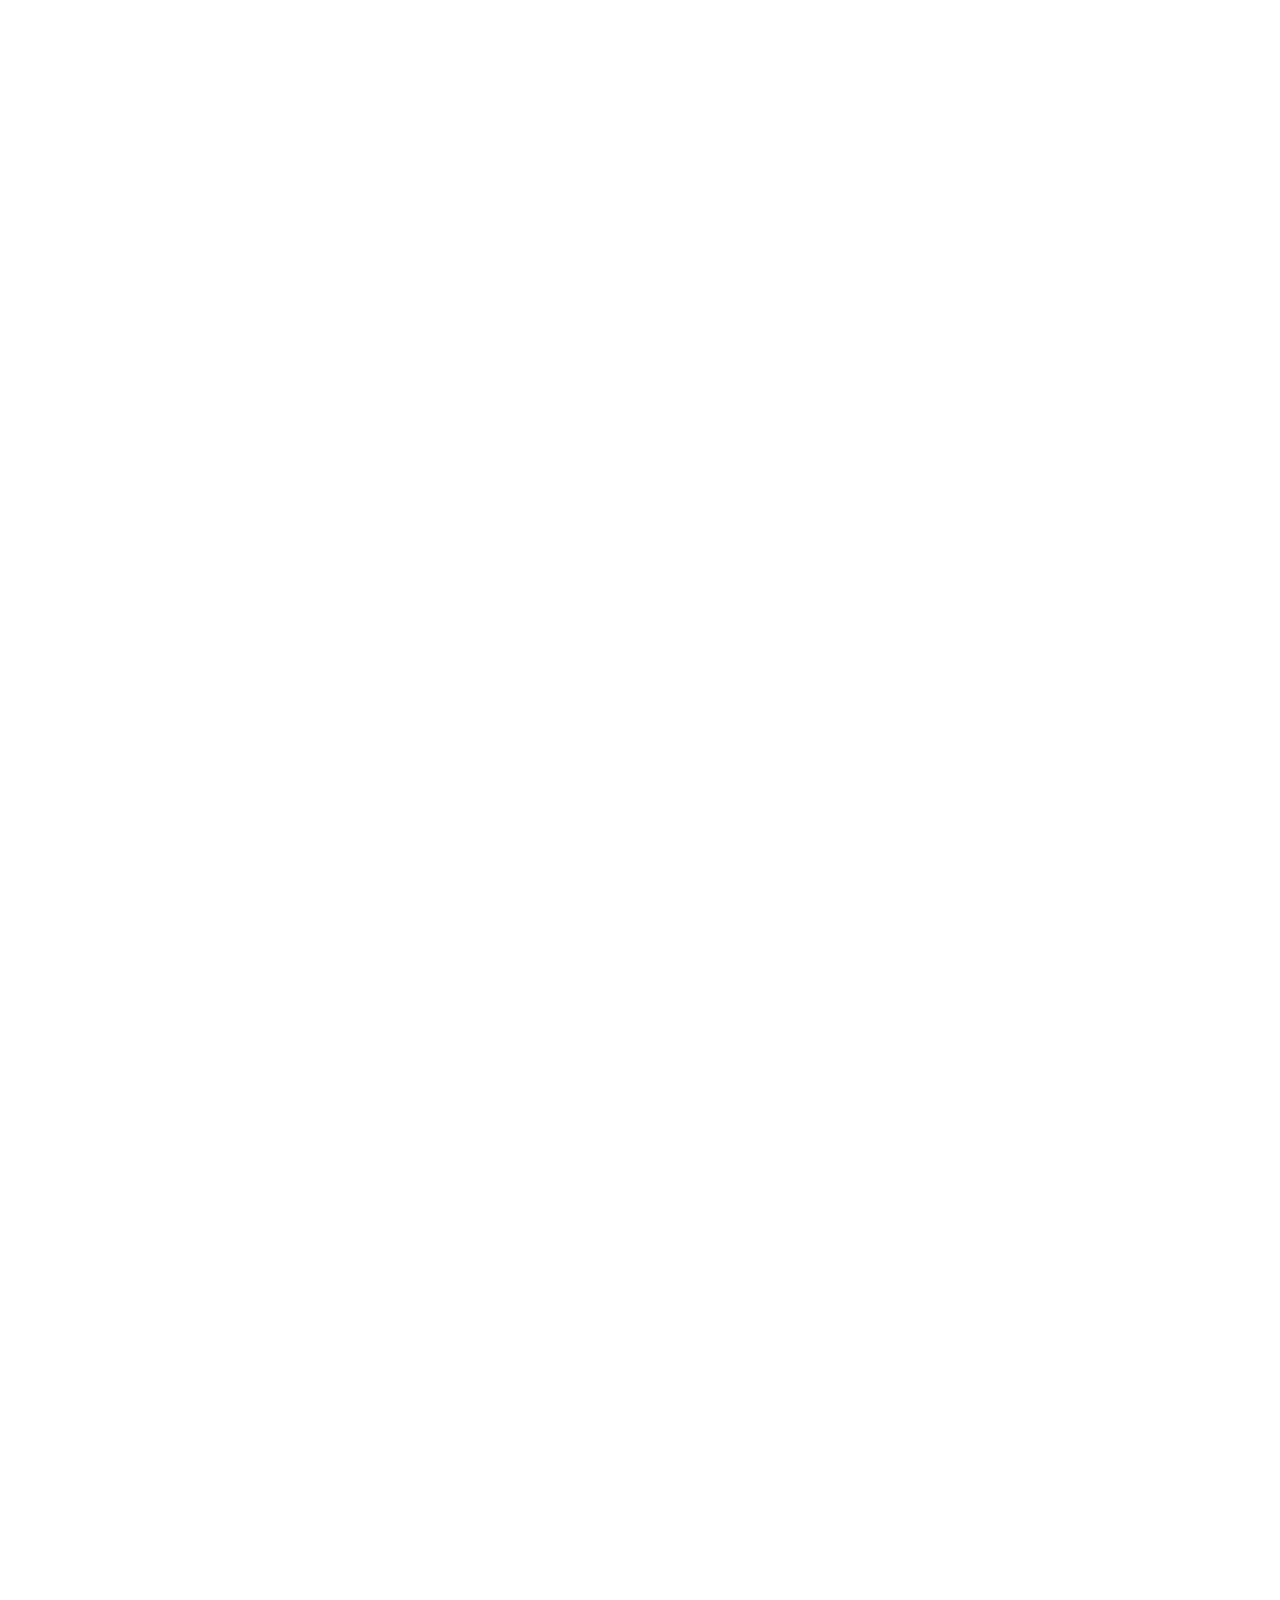
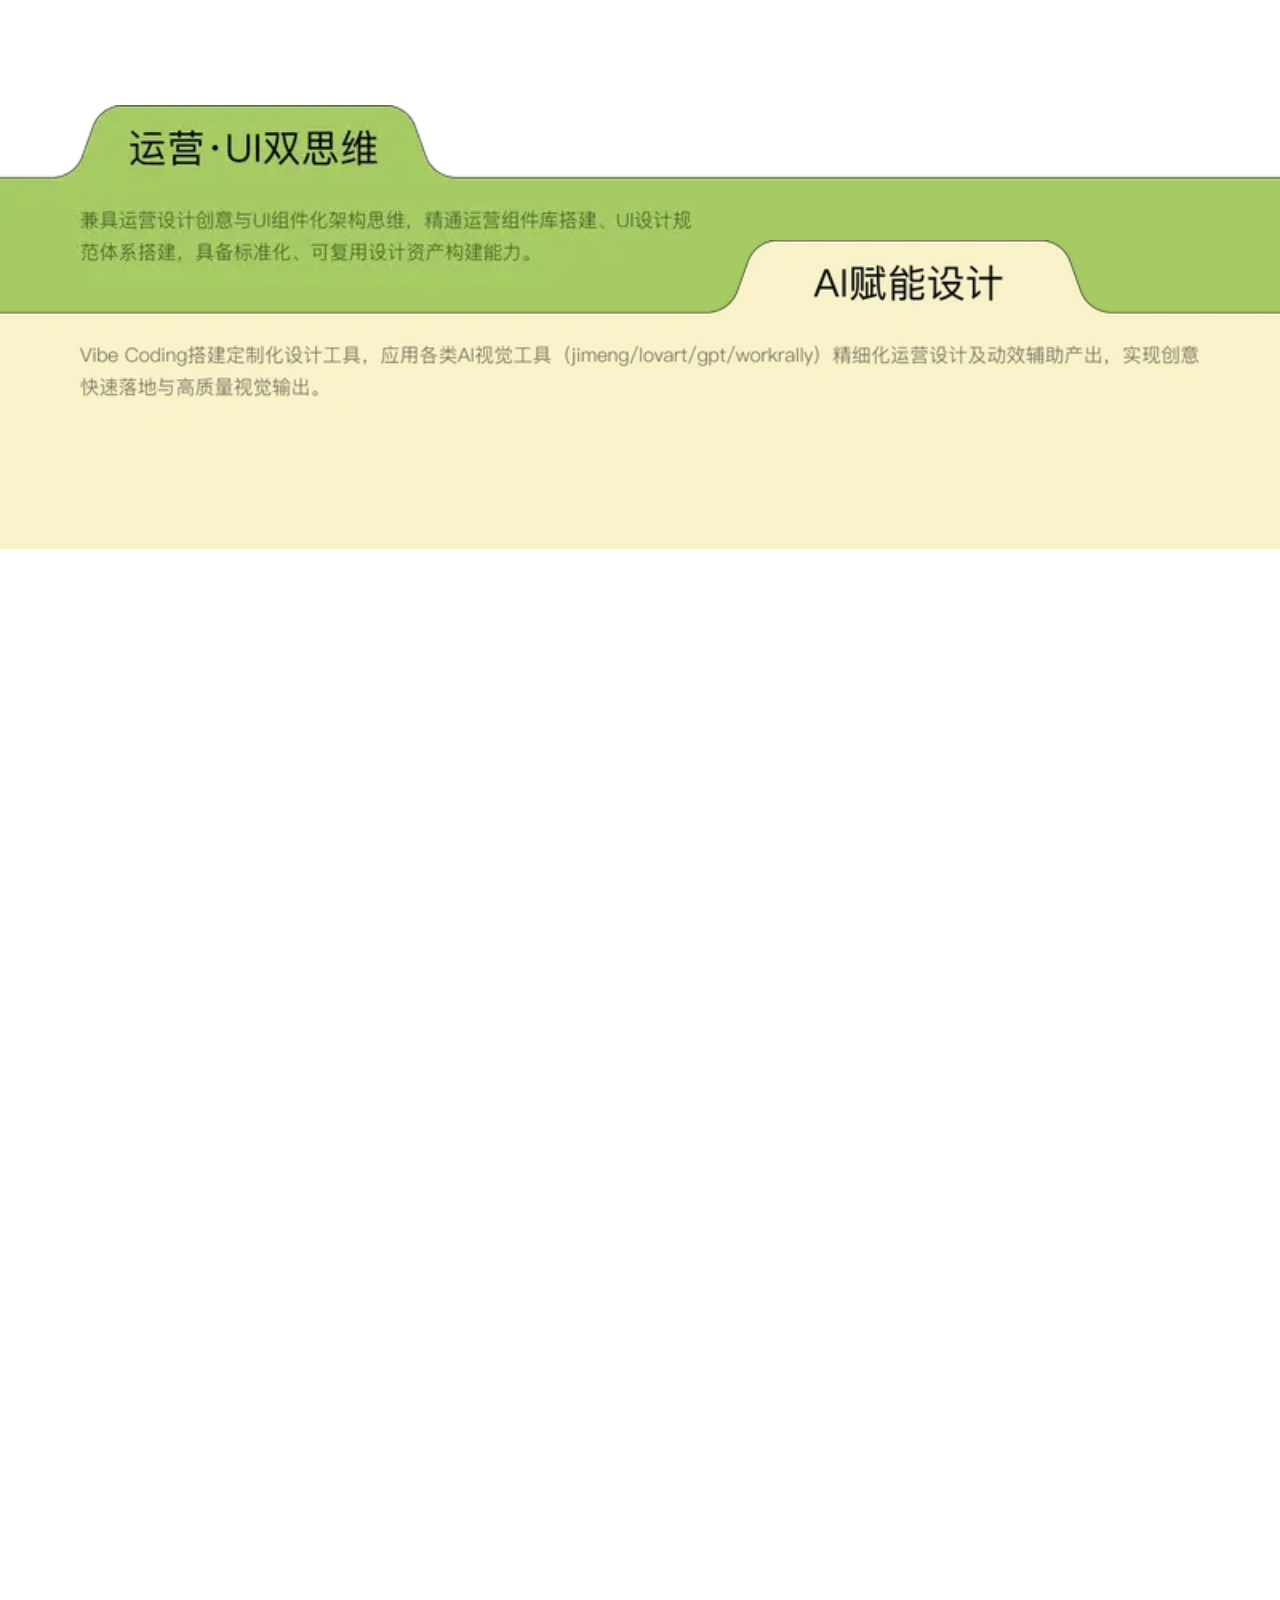
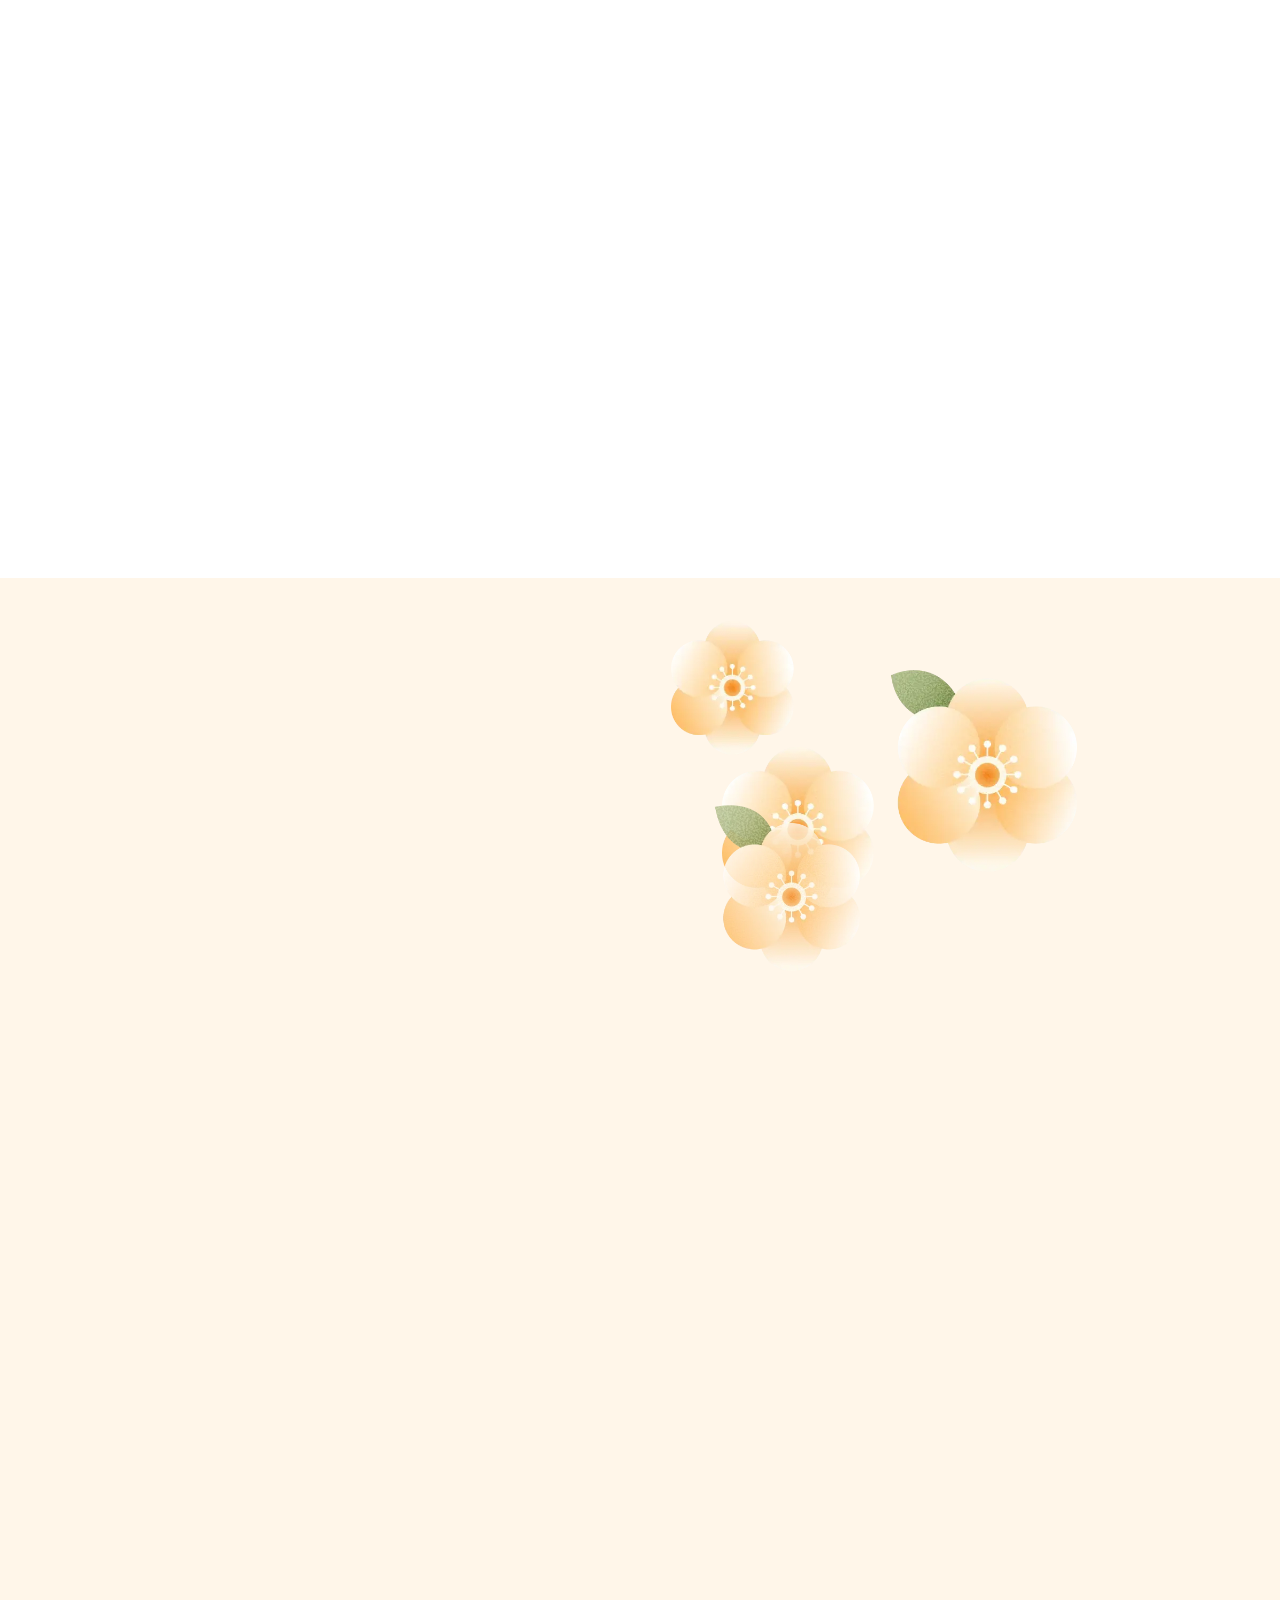
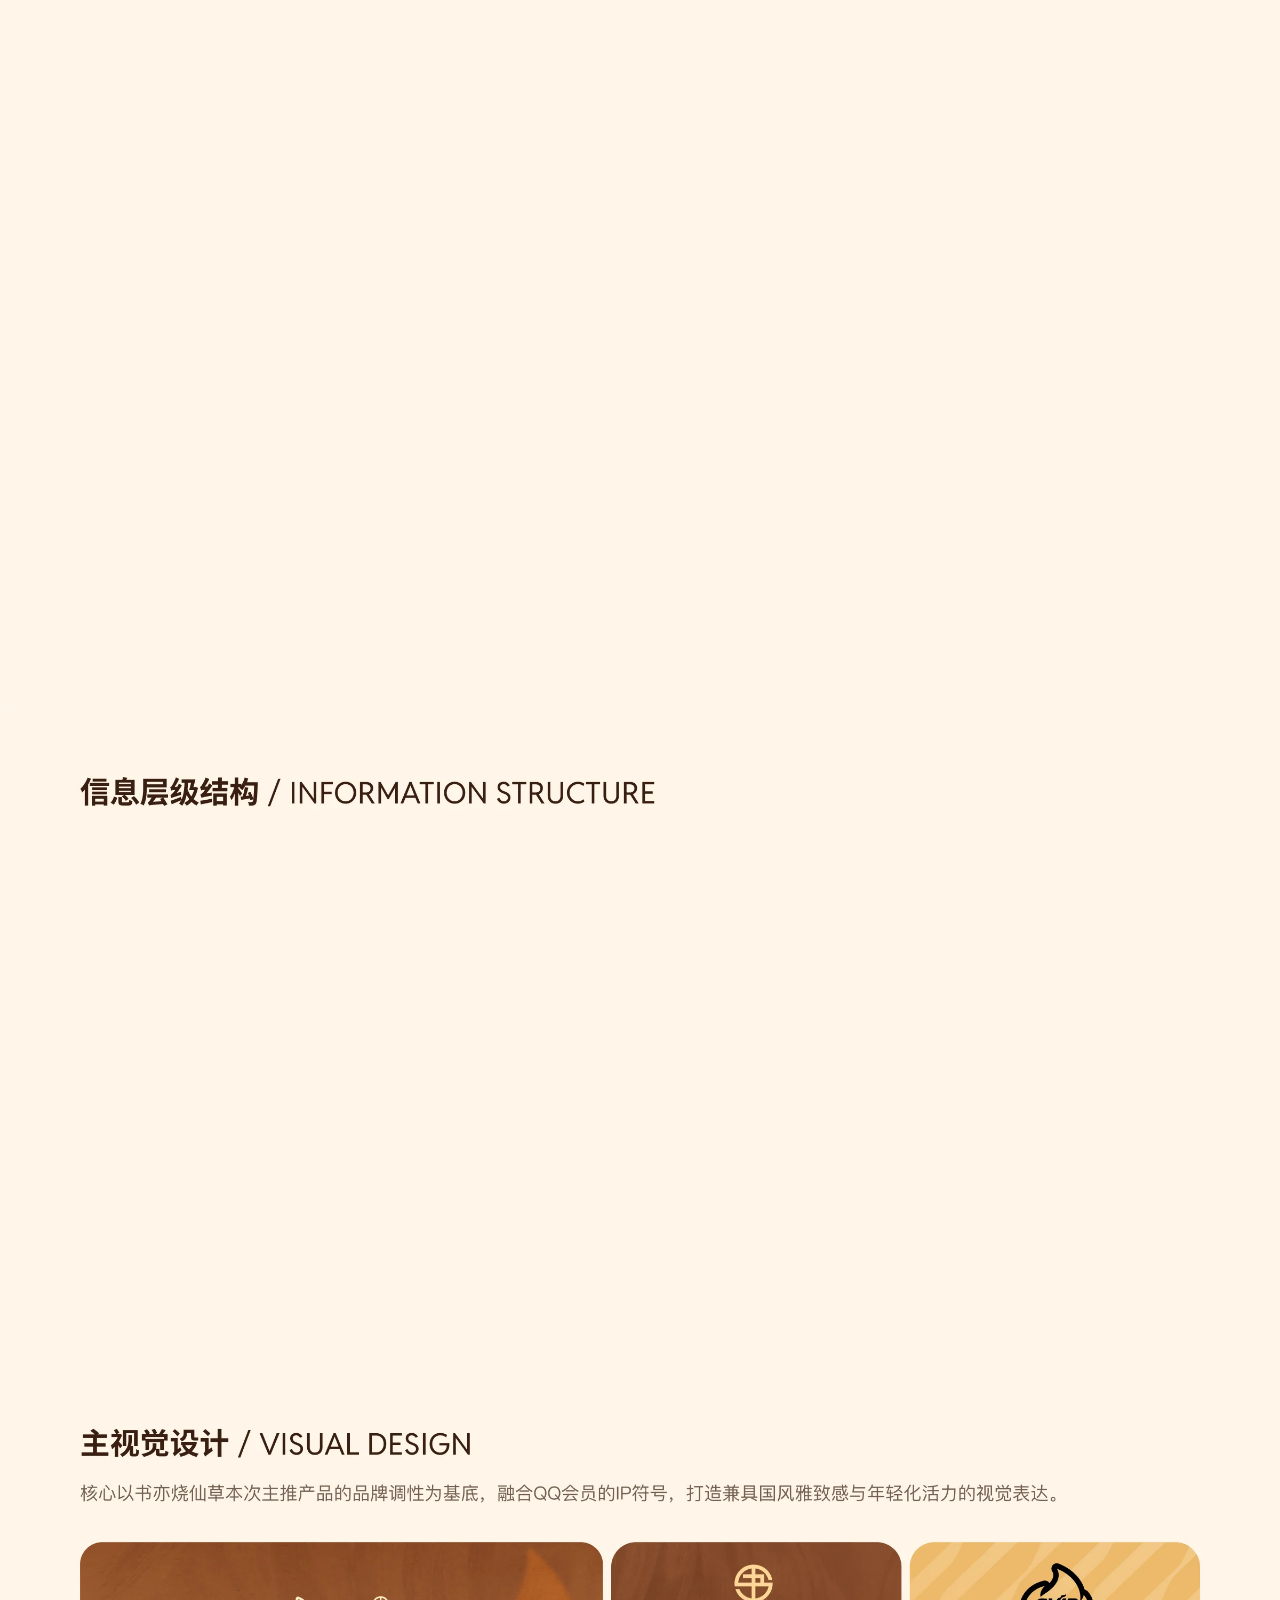
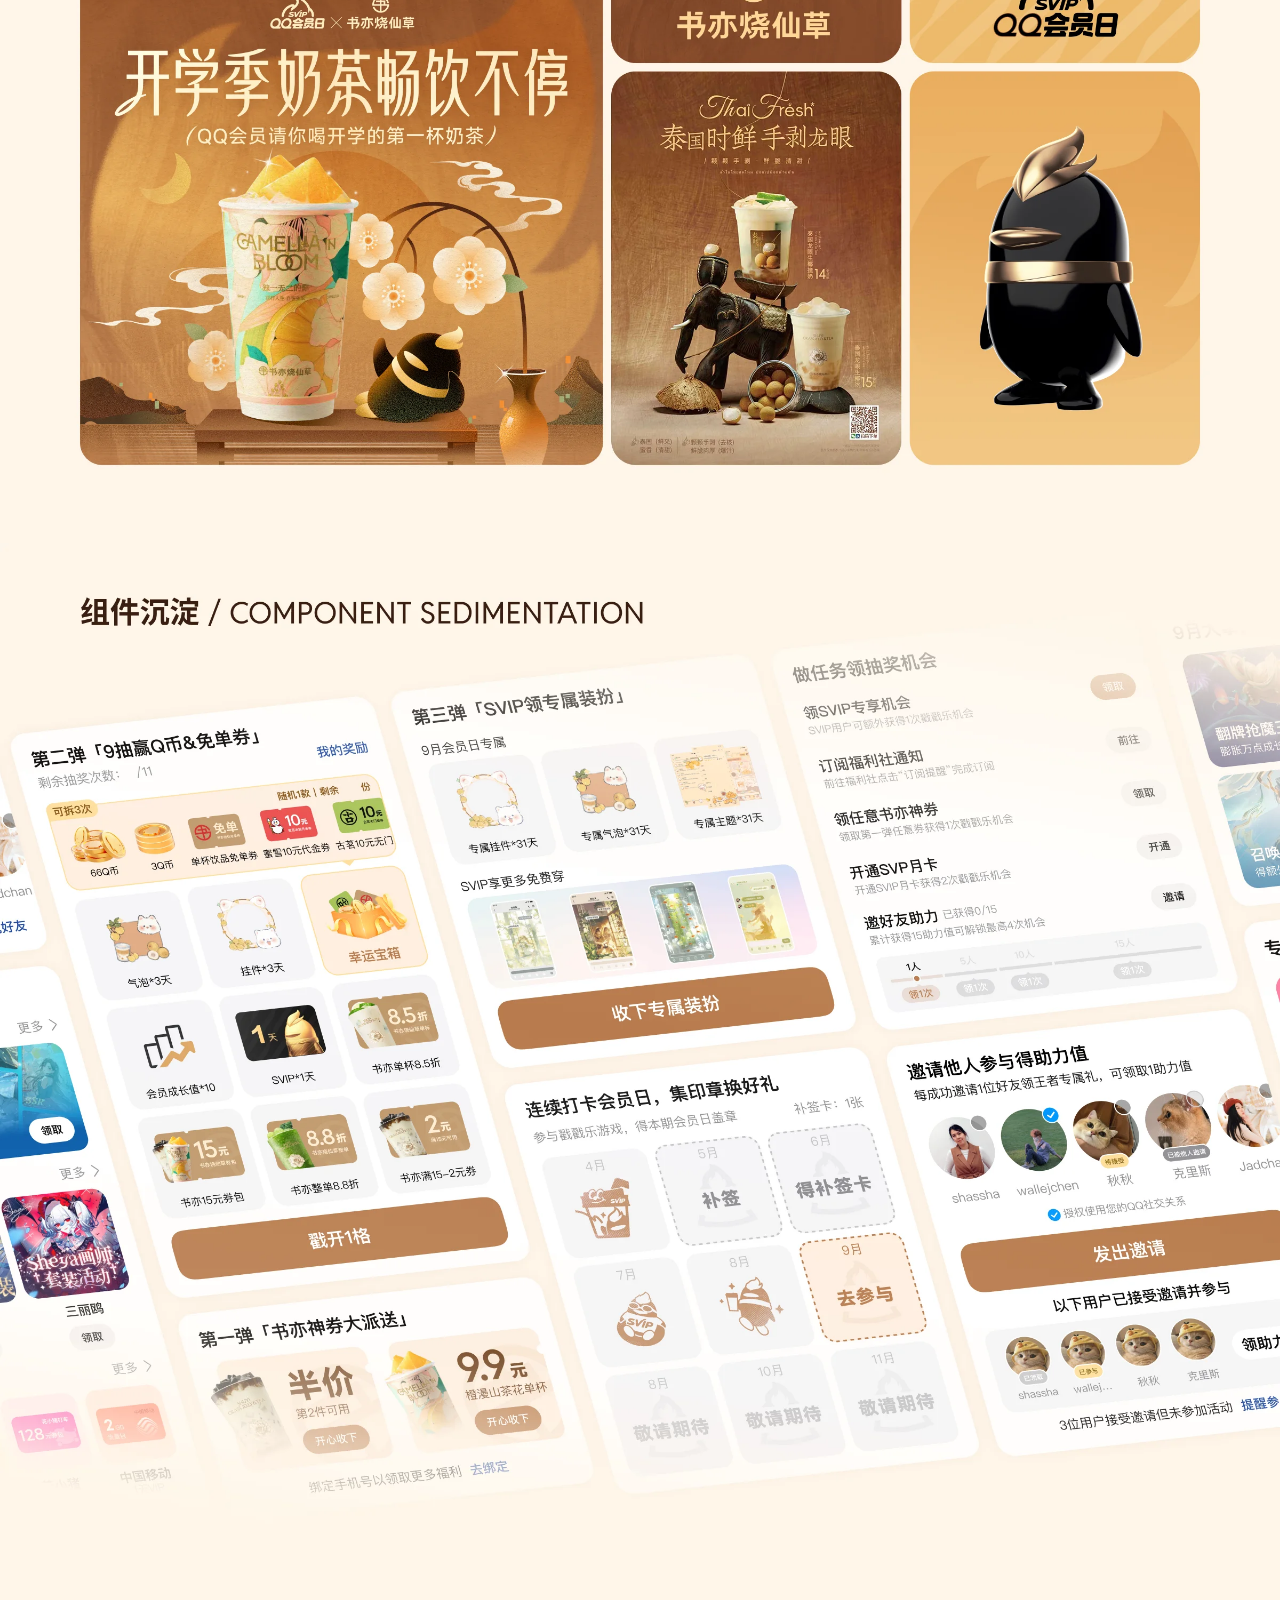
==== commit b625f761: "feat: 更新切图比例、增加返回顶部按钮及新增013切图" ====
--- a/index.html
+++ b/index.html
@@ -4,135 +4,337 @@
     <meta charset="UTF-8">
     <meta name="viewport" content="width=device-width, initial-scale=1.0">
     <title>我的作品集</title>
-    <link rel="stylesheet" href="styles/style.css?v=20">
+    <link rel="preload" href="assets/images/mobile/01.webp" as="image" media="(max-width: 767px)">
+    <link rel="preload" href="assets/images/mobile/02.webp?v=1" as="image" media="(max-width: 767px)">
+    <link rel="stylesheet" href="styles/style.css?v=21">
+<style>
+.ar-container-1 { position: relative; width: 100%; padding-top: 51.9167%; }
+@media (max-width: 767px) { .ar-container-1 { padding-top: 51.8750%; } }
+.ar-container-2 { position: relative; width: 100%; padding-top: 58.0417%; }
+@media (max-width: 767px) { .ar-container-2 { padding-top: 58.0000%; } }
+.ar-container-3 { position: relative; width: 100%; padding-top: 57.1250%; }
+@media (max-width: 767px) { .ar-container-3 { padding-top: 57.1250%; } }
+.ar-container-4 { position: relative; width: 100%; padding-top: 82.8333%; }
+@media (max-width: 767px) { .ar-container-4 { padding-top: 82.7500%; } }
+.ar-container-5 { position: relative; width: 100%; padding-top: 84.2500%; }
+@media (max-width: 767px) { .ar-container-5 { padding-top: 84.2500%; } }
+.ar-container-6 { position: relative; width: 100%; padding-top: 160.4583%; }
+@media (max-width: 767px) { .ar-container-6 { padding-top: 160.3750%; } }
+.ar-container-7 { position: relative; width: 100%; padding-top: 143.1667%; }
+@media (max-width: 767px) { .ar-container-7 { padding-top: 143.1250%; } }
+.ar-container-8 { position: relative; width: 100%; padding-top: 177.2917%; }
+@media (max-width: 767px) { .ar-container-8 { padding-top: 177.2500%; } }
+.ar-container-9 { position: relative; width: 100%; padding-top: 105.0417%; }
+@media (max-width: 767px) { .ar-container-9 { padding-top: 105.0000%; } }
+.ar-container-10 { position: relative; width: 100%; padding-top: 135.2083%; }
+@media (max-width: 767px) { .ar-container-10 { padding-top: 135.1250%; } }
+.ar-container-11 { position: relative; width: 100%; padding-top: 112.1250%; }
+@media (max-width: 767px) { .ar-container-11 { padding-top: 112.1250%; } }
+.ar-container-12 { position: relative; width: 100%; padding-top: 164.2917%; }
+@media (max-width: 767px) { .ar-container-12 { padding-top: 164.2500%; } }
+.ar-container-13 { position: relative; width: 100%; padding-top: 179.0833%; }
+@media (max-width: 767px) { .ar-container-13 { padding-top: 179.0000%; } }
+.ar-container-13a { position: relative; width: 100%; padding-top: 135.7917%; }
+@media (max-width: 767px) { .ar-container-13a { padding-top: 135.7500%; } }
+.ar-container-13b { position: relative; width: 100%; padding-top: 183.5833%; }
+@media (max-width: 767px) { .ar-container-13b { padding-top: 183.5000%; } }
+.ar-container-14 { position: relative; width: 100%; padding-top: 100.7917%; }
+@media (max-width: 767px) { .ar-container-14 { padding-top: 100.7500%; } }
+.ar-container-15 { position: relative; width: 100%; padding-top: 109.5000%; }
+@media (max-width: 767px) { .ar-container-15 { padding-top: 109.5000%; } }
+.ar-container-16 { position: relative; width: 100%; padding-top: 162.2083%; }
+@media (max-width: 767px) { .ar-container-16 { padding-top: 162.1250%; } }
+.ar-container-17 { position: relative; width: 100%; padding-top: 98.4167%; }
+@media (max-width: 767px) { .ar-container-17 { padding-top: 98.3750%; } }
+.ar-container-18 { position: relative; width: 100%; padding-top: 92.6250%; }
+@media (max-width: 767px) { .ar-container-18 { padding-top: 92.6250%; } }
+.ar-container-19 { position: relative; width: 100%; padding-top: 89.5000%; }
+@media (max-width: 767px) { .ar-container-19 { padding-top: 89.5000%; } }
+.ar-container-20 { position: relative; width: 100%; padding-top: 98.9167%; }
+@media (max-width: 767px) { .ar-container-20 { padding-top: 98.8750%; } }
+.ar-container-21 { position: relative; width: 100%; padding-top: 128.8750%; }
+@media (max-width: 767px) { .ar-container-21 { padding-top: 128.8750%; } }
+.ar-container-22 { position: relative; width: 100%; padding-top: 182.3750%; }
+@media (max-width: 767px) { .ar-container-22 { padding-top: 182.3750%; } }
+.ar-container-23 { position: relative; width: 100%; padding-top: 86.0000%; }
+@media (max-width: 767px) { .ar-container-23 { padding-top: 86.0000%; } }
+.ar-container-24 { position: relative; width: 100%; padding-top: 149.4583%; }
+@media (max-width: 767px) { .ar-container-24 { padding-top: 149.3750%; } }
+.ar-container-25 { position: relative; width: 100%; padding-top: 96.7500%; }
+@media (max-width: 767px) { .ar-container-25 { padding-top: 96.7500%; } }
+.ar-container-26 { position: relative; width: 100%; padding-top: 181.9583%; }
+@media (max-width: 767px) { .ar-container-26 { padding-top: 181.8750%; } }
+.ar-container-27 { position: relative; width: 100%; padding-top: 104.8750%; }
+@media (max-width: 767px) { .ar-container-27 { padding-top: 104.8750%; } }
+.ar-container-28 { position: relative; width: 100%; padding-top: 61.7917%; }
+@media (max-width: 767px) { .ar-container-28 { padding-top: 61.7500%; } }
+</style>
 </head>
 <body>
     <div class="portfolio-container">
         <!-- 第 1-4 页：大概率是封面及自我介绍部分 -->
-        <img src="assets/images/01.webp" alt="01" class="full-img fade-in">
+        <div class="ar-container ar-container-1">
+<picture style="position: absolute; top: 0; left: 0; width: 100%; height: 100%;">
+  <source media="(max-width: 767px)" width="800" height="415" srcset="assets/images/mobile/01.webp">
+  <img style="width: 100%; height: 100%; object-fit: fill;" decoding="async" fetchpriority="high" width="2400" height="1246" src="assets/images/01.webp" alt="01" class="full-img fade-in ar-fix-1">
+</picture>
+</div>
         
         <div class="relative-container">
-            <img src="assets/images/02.webp?v=1" alt="02" class="full-img fade-in">
+            <div class="ar-container ar-container-2">
+<picture style="position: absolute; top: 0; left: 0; width: 100%; height: 100%;">
+  <source media="(max-width: 767px)" width="800" height="464" srcset="assets/images/mobile/02.webp?v=1">
+  <img style="width: 100%; height: 100%; object-fit: fill;" decoding="async" fetchpriority="high" width="2400" height="1393" src="assets/images/02.webp?v=1" alt="02" class="full-img fade-in ar-fix-2">
+</picture>
+</div>
             <!-- Top: 167/1393 ≈ 11.9885%, Left: 150/2400 = 6.25%, Width: 700/2400 ≈ 29.1666% -->
             <div class="fade-in" style="position: absolute; top: 11.9885%; left: 6.25%; width: 29.1666%; z-index: 10;">
-                <img src="assets/images/02-资料卡.webp?v=1" alt="02资料卡" class="hover-zoom-img" style="width: 100%; height: auto; transform-origin: center;">
+                <picture >
+  <source media="(max-width: 767px)" width="700" height="1094" srcset="assets/images/mobile/02-资料卡.webp?v=1">
+  <img decoding="async" width="700" height="1094" src="assets/images/02-资料卡.webp?v=1" alt="02资料卡" class="hover-zoom-img ar-fix-3" style="width: 100%; height: auto; transform-origin: center;">
+</picture>
             </div>
         </div>
         
         <!-- 新增 02-1 页面 -->
         <div class="relative-container fade-in">
             <!-- 底板 -->
-            <img src="assets/images/02-1.webp" alt="02-1" class="full-img">
+            <div class="ar-container ar-container-3">
+<picture style="position: absolute; top: 0; left: 0; width: 100%; height: 100%;">
+  <source media="(max-width: 767px)" width="800" height="457" srcset="assets/images/mobile/02-1.webp">
+  <img style="width: 100%; height: 100%; object-fit: fill;" decoding="async" width="2400" height="1371" src="assets/images/02-1.webp" alt="02-1" class="full-img ar-fix-4">
+</picture>
+</div>
             
             <!-- 标签切图：底对齐，通过 z-index 控制层级：下(1) -> 中(2) -> 上(3) -->
             <div class="labels-wrapper" style="position: absolute; bottom: 0; left: 0; width: 100%; height: 100%; pointer-events: none;">
                 <!-- 下层 -->
-                <img src="assets/images/下.webp" alt="标签-下" class="full-img hover-lift-img" style="position: absolute; bottom: 0; left: 0; z-index: 1;">
+                <picture >
+  <source media="(max-width: 767px)" width="800" height="335" srcset="assets/images/mobile/下.webp?v=2">
+  <img decoding="async" width="2400" height="1007" src="assets/images/下.webp?v=2" alt="标签-下" class="full-img hover-lift-img ar-fix-5" style="position: absolute; bottom: 0; left: 0; z-index: 1;">
+</picture>
                 <!-- 中层 -->
-                <img loading="lazy" src="assets/images/中.webp" alt="标签-中" class="full-img hover-lift-img" style="position: absolute; bottom: 0; left: 0; z-index: 2;">
+                <picture >
+  <source media="(max-width: 767px)" width="800" height="271" srcset="assets/images/mobile/中.webp">
+  <img decoding="async" loading="lazy" width="2400" height="813" src="assets/images/中.webp" alt="标签-中" class="full-img hover-lift-img ar-fix-6" style="position: absolute; bottom: 0; left: 0; z-index: 2;">
+</picture>
                 <!-- 上层 -->
-                <img loading="lazy" src="assets/images/上.webp" alt="标签-上" class="full-img hover-lift-img" style="position: absolute; bottom: -10px; left: 0; z-index: 3;">
+                <picture >
+  <source media="(max-width: 767px)" width="800" height="193" srcset="assets/images/mobile/上.webp?v=2">
+  <img decoding="async" loading="lazy" width="2400" height="579" src="assets/images/上.webp?v=2" alt="标签-上" class="full-img hover-lift-img ar-fix-7" style="position: absolute; bottom: -10px; left: 0; z-index: 3;">
+</picture>
             </div>
         </div>
         
         <!-- 第 3 页：包含四个可点击放大的文件夹 -->
         <div class="relative-container">
-            <img loading="lazy" src="assets/images/03.webp" alt="03" class="full-img fade-in">
+            <div class="ar-container ar-container-4">
+<picture style="position: absolute; top: 0; left: 0; width: 100%; height: 100%;">
+  <source media="(max-width: 767px)" width="800" height="662" srcset="assets/images/mobile/03.webp">
+  <img style="width: 100%; height: 100%; object-fit: fill;" decoding="async" loading="lazy" width="2400" height="1988" src="assets/images/03.webp" alt="03" class="full-img fade-in ar-fix-8">
+</picture>
+</div>
             <div class="overlay-cards">
-                <img loading="lazy" src="assets/images/彩色文件夹01.webp" alt="彩色文件夹1" class="interactive-card fade-in">
-                <img loading="lazy" src="assets/images/彩色文件夹02.webp" alt="彩色文件夹2" class="interactive-card fade-in" data-target="slice-04">
-                <img loading="lazy" src="assets/images/彩色文件夹03.webp" alt="彩色文件夹3" class="interactive-card fade-in" data-target="slice-014">
-                <img loading="lazy" src="assets/images/彩色文件夹04.webp" alt="彩色文件夹4" class="interactive-card fade-in" data-target="slice-020">
+                <picture class="interactive-card-picture">
+  <source media="(max-width: 767px)" width="560" height="478" srcset="assets/images/mobile/彩色文件夹01.webp">
+  <img decoding="async" loading="lazy" fetchpriority="high" width="560" height="478" src="assets/images/彩色文件夹01.webp" alt="彩色文件夹1" class="interactive-card fade-in ar-fix-9">
+</picture>
+                <picture class="interactive-card-picture">
+  <source media="(max-width: 767px)" width="560" height="478" srcset="assets/images/mobile/彩色文件夹02.webp">
+  <img decoding="async" loading="lazy" fetchpriority="high" width="560" height="478" src="assets/images/彩色文件夹02.webp" alt="彩色文件夹2" class="interactive-card fade-in ar-fix-10" data-target="slice-04">
+</picture>
+                <picture class="interactive-card-picture">
+  <source media="(max-width: 767px)" width="561" height="478" srcset="assets/images/mobile/彩色文件夹03.webp">
+  <img decoding="async" loading="lazy" width="561" height="478" src="assets/images/彩色文件夹03.webp" alt="彩色文件夹3" class="interactive-card fade-in ar-fix-11" data-target="slice-014">
+</picture>
+                <picture class="interactive-card-picture">
+  <source media="(max-width: 767px)" width="560" height="478" srcset="assets/images/mobile/彩色文件夹04.webp">
+  <img decoding="async" loading="lazy" width="560" height="478" src="assets/images/彩色文件夹04.webp" alt="彩色文件夹4" class="interactive-card fade-in ar-fix-12" data-target="slice-020">
+</picture>
             </div>
         </div>
 
         <div class="relative-container fade-in" id="slice-04">
             <!-- 底层：04-底板 -->
-            <img loading="lazy" src="assets/images/04.webp?v=2" alt="04" class="full-img">
+            <div class="ar-container ar-container-5">
+<picture style="position: absolute; top: 0; left: 0; width: 100%; height: 100%;">
+  <source media="(max-width: 767px)" width="800" height="674" srcset="assets/images/mobile/04.webp?v=2">
+  <img style="width: 100%; height: 100%; object-fit: fill;" decoding="async" loading="lazy" width="2400" height="2022" src="assets/images/04.webp?v=2" alt="04" class="full-img ar-fix-13">
+</picture>
+</div>
             
             <!-- 顶层：箭头动效 -->
             <div class="arrow-wrapper" style="position: absolute; top: 0; left: 0; width: 100%; text-align: center; z-index: 10; pointer-events: none;">
-                <img loading="lazy" src="assets/images/04-箭头.webp?v=2" alt="箭头" class="animated-arrow" style="margin: 0 auto; max-width: 100%;">
+                <picture >
+  <source media="(max-width: 767px)" width="800" height="674" srcset="assets/images/mobile/04-箭头.webp?v=2">
+  <img decoding="async" loading="lazy" width="2400" height="2022" src="assets/images/04-箭头.webp?v=2" alt="箭头" class="animated-arrow ar-fix-14" style="margin: 0 auto; max-width: 100%;">
+</picture>
             </div>
         </div>
         
         <div class="relative-container fade-in">
-            <img loading="lazy" src="assets/images/05.webp?v=3" alt="05" class="full-img">
+            <div class="ar-container ar-container-6">
+<picture style="position: absolute; top: 0; left: 0; width: 100%; height: 100%;">
+  <source media="(max-width: 767px)" width="800" height="1283" srcset="assets/images/mobile/05.webp?v=3">
+  <img style="width: 100%; height: 100%; object-fit: fill;" decoding="async" loading="lazy" width="2400" height="3851" src="assets/images/05.webp?v=3" alt="05" class="full-img ar-fix-15">
+</picture>
+</div>
             <!-- 1691px / 3851px ≈ 43.9106% -->
             <div class="charts-wrapper fade-in" style="position: absolute; top: 43.9106%; left: 0; width: 100%;">
                 <!-- 左侧距页面 150px (150/2400 = 6.25%)，保持图表自身宽度比例 (1077/2400 = 44.875%) -->
-                <img loading="lazy" src="assets/images/05-图表1.webp?v=3" alt="图表1" class="chart-reveal-left" style="position: absolute; left: 6.25%; top: 0; width: 44.875%; height: auto;">
+                <picture >
+  <source media="(max-width: 767px)" width="800" height="459" srcset="assets/images/mobile/05-图表1.webp?v=3">
+  <img decoding="async" loading="lazy" width="1077" height="619" src="assets/images/05-图表1.webp?v=3" alt="图表1" class="chart-reveal-left ar-fix-16" style="position: absolute; left: 6.25%; top: 0; width: 44.875%; height: auto;">
+</picture>
                 <!-- 右侧距页面 150px (150/2400 = 6.25%)，保持图表自身宽度比例 (1075/2400 = 44.7916%) -->
-                <img loading="lazy" src="assets/images/05-图表2.webp?v=4" alt="图表2" class="chart-reveal-right" style="position: absolute; right: 6.25%; top: 0; width: 44.7916%; height: auto; animation-delay: 0.2s;">
+                <picture >
+  <source media="(max-width: 767px)" width="800" height="460" srcset="assets/images/mobile/05-图表2.webp?v=4">
+  <img decoding="async" loading="lazy" width="1075" height="619" src="assets/images/05-图表2.webp?v=4" alt="图表2" class="chart-reveal-right ar-fix-17" style="position: absolute; right: 6.25%; top: 0; width: 44.7916%; height: auto; animation-delay: 0.2s;">
+</picture>
             </div>
             <!-- 2609px / 3851px ≈ 67.7486% -->
             <div class="chart3-wrapper fade-in" style="position: absolute; top: 67.7486%; left: 0; width: 100%; text-align: center;">
                 <!-- 1222px / 2400px ≈ 50.9166% -->
-                <img loading="lazy" src="assets/images/05-图表3.webp?v=1" alt="图表3" class="chart-reveal-right" style="display: inline-block; width: 50.9166%; height: auto;">
+                <picture >
+  <source media="(max-width: 767px)" width="800" height="54" srcset="assets/images/mobile/05-图表3.webp?v=1">
+  <img decoding="async" loading="lazy" width="1222" height="84" src="assets/images/05-图表3.webp?v=1" alt="图表3" class="chart-reveal-right ar-fix-18" style="display: inline-block; width: 50.9166%; height: auto;">
+</picture>
             </div>
         </div>
         <div class="relative-container fade-in">
             <!-- 底层：06-底板 -->
-            <img loading="lazy" src="assets/images/06-底板.webp?v=3" alt="06底板" class="full-img">
+            <div class="ar-container ar-container-7">
+<picture style="position: absolute; top: 0; left: 0; width: 100%; height: 100%;">
+  <source media="(max-width: 767px)" width="800" height="1145" srcset="assets/images/mobile/06-底板.webp?v=3">
+  <img style="width: 100%; height: 100%; object-fit: fill;" decoding="async" loading="lazy" width="2400" height="3436" src="assets/images/06-底板.webp?v=3" alt="06底板" class="full-img ar-fix-19">
+</picture>
+</div>
             
             <!-- 中层：企鹅动效 -->
             <div class="penguin-wrapper" style="top: 0; left: 0; width: 100%; text-align: center; z-index: 5;">
-                <img loading="lazy" src="assets/images/企鹅单独切图.webp?v=3" alt="企鹅" class="floating-penguin" style="margin: 0 auto; max-width: 100%;">
+                <picture >
+  <source media="(max-width: 767px)" width="800" height="374" srcset="assets/images/mobile/企鹅单独切图.webp?v=3">
+  <img decoding="async" loading="lazy" width="2400" height="1122" src="assets/images/企鹅单独切图.webp?v=3" alt="企鹅" class="floating-penguin ar-fix-20" style="margin: 0 auto; max-width: 100%;">
+</picture>
             </div>
             
             <!-- 顶层：06-文字遮挡层 -->
-            <img loading="lazy" src="assets/images/06-文字.webp?v=4" alt="06文字" class="full-img" style="position: absolute; top: 0; left: 0; z-index: 20; pointer-events: none;">
+            <picture >
+  <source media="(max-width: 767px)" width="800" height="1145" srcset="assets/images/mobile/06-文字.webp?v=4">
+  <img decoding="async" loading="lazy" width="2400" height="3436" src="assets/images/06-文字.webp?v=4" alt="06文字" class="full-img ar-fix-21" style="position: absolute; top: 0; left: 0; z-index: 20; pointer-events: none;">
+</picture>
         </div>
         <div class="relative-container">
-            <img loading="lazy" src="assets/images/07.webp?v=5" alt="07" class="full-img fade-in">
+            <div class="ar-container ar-container-8">
+<picture style="position: absolute; top: 0; left: 0; width: 100%; height: 100%;">
+  <source media="(max-width: 767px)" width="800" height="1418" srcset="assets/images/mobile/07.webp?v=5">
+  <img style="width: 100%; height: 100%; object-fit: fill;" decoding="async" loading="lazy" width="2400" height="4255" src="assets/images/07.webp?v=5" alt="07" class="full-img fade-in ar-fix-22">
+</picture>
+</div>
             
             <div class="text-h5-wrapper fade-in" style="position: absolute; top: 6.6745%; right: 6.25%; width: 28.5416%;">
-                <img loading="lazy" src="assets/images/07-h5-文字.webp?v=1" alt="07文字" class="chart-reveal-right" style="width: 100%; height: auto; animation-delay: 0.3s;">
+                <picture >
+  <source media="(max-width: 767px)" width="685" height="556" srcset="assets/images/mobile/07-h5-文字.webp?v=1">
+  <img decoding="async" loading="lazy" width="685" height="556" src="assets/images/07-h5-文字.webp?v=1" alt="07文字" class="chart-reveal-right ar-fix-23" style="width: 100%; height: auto; animation-delay: 0.3s;">
+</picture>
             </div>
             
             <div class="h5-cards-wrapper">
-                <img loading="lazy" src="assets/images/h5-1.webp?v=2" alt="h5-1" class="h5-card fade-in">
-                <img loading="lazy" src="assets/images/h5-2.webp?v=2" alt="h5-2" class="h5-card fade-in">
-                <img loading="lazy" src="assets/images/h5-3.webp?v=2" alt="h5-3" class="h5-card fade-in">
-                <img loading="lazy" src="assets/images/h5-4.webp?v=2" alt="h5-4" class="h5-card fade-in">
-                <img loading="lazy" src="assets/images/h5-5.webp?v=2" alt="h5-5" class="h5-card fade-in">
-            </div>
-        </div>
-        <img loading="lazy" src="assets/images/08.webp" alt="08" class="full-img fade-in">
+                <picture class="h5-card-picture">
+  <source media="(max-width: 767px)" width="500" height="1083" srcset="assets/images/mobile/h5-1.webp?v=2">
+  <img decoding="async" loading="lazy" width="500" height="1083" src="assets/images/h5-1.webp?v=2" alt="h5-1" class="h5-card fade-in ar-fix-24">
+</picture>
+                <picture class="h5-card-picture">
+  <source media="(max-width: 767px)" width="500" height="1083" srcset="assets/images/mobile/h5-2.webp?v=2">
+  <img decoding="async" loading="lazy" width="500" height="1083" src="assets/images/h5-2.webp?v=2" alt="h5-2" class="h5-card fade-in ar-fix-25">
+</picture>
+                <picture class="h5-card-picture">
+  <source media="(max-width: 767px)" width="800" height="1732" srcset="assets/images/mobile/h5-3.webp?v=2">
+  <img decoding="async" loading="lazy" width="1000" height="2166" src="assets/images/h5-3.webp?v=2" alt="h5-3" class="h5-card fade-in ar-fix-26">
+</picture>
+                <picture class="h5-card-picture">
+  <source media="(max-width: 767px)" width="800" height="1732" srcset="assets/images/mobile/h5-4.webp?v=2">
+  <img decoding="async" loading="lazy" width="1000" height="2166" src="assets/images/h5-4.webp?v=2" alt="h5-4" class="h5-card fade-in ar-fix-27">
+</picture>
+                <picture class="h5-card-picture">
+  <source media="(max-width: 767px)" width="800" height="1732" srcset="assets/images/mobile/h5-5.webp?v=2">
+  <img decoding="async" loading="lazy" width="1000" height="2166" src="assets/images/h5-5.webp?v=2" alt="h5-5" class="h5-card fade-in ar-fix-28">
+</picture>
+            </div>
+        </div>
+        <div class="ar-container ar-container-9">
+<picture style="position: absolute; top: 0; left: 0; width: 100%; height: 100%;">
+  <source media="(max-width: 767px)" width="800" height="840" srcset="assets/images/mobile/08.webp">
+  <img style="width: 100%; height: 100%; object-fit: fill;" decoding="async" loading="lazy" width="2400" height="2521" src="assets/images/08.webp" alt="08" class="full-img fade-in ar-fix-29">
+</picture>
+</div>
 
         <!-- 针对 09-011 设置专属背景色，防止透明度动画透出白底 -->
         <div style="background-color: #FFF6E9; width: 100%;">
             <div class="relative-container fade-in">
                 <!-- 底层：09-底板 -->
-                <img loading="lazy" src="assets/images/09.webp?v=6" alt="09" class="full-img">
+                <div class="ar-container ar-container-10">
+<picture style="position: absolute; top: 0; left: 0; width: 100%; height: 100%;">
+  <source media="(max-width: 767px)" width="800" height="1081" srcset="assets/images/mobile/09.webp?v=6">
+  <img style="width: 100%; height: 100%; object-fit: fill;" decoding="async" loading="lazy" width="2400" height="3245" src="assets/images/09.webp?v=6" alt="09" class="full-img ar-fix-30">
+</picture>
+</div>
                 
                 <!-- 顶层：箭头动效 -->
                 <div class="arrow-wrapper" style="position: absolute; top: 0; left: 0; width: 100%; text-align: center; z-index: 10; pointer-events: none;">
-                    <img loading="lazy" src="assets/images/09-箭头.webp?v=3" alt="09箭头" class="animated-arrow" style="margin: 0 auto; max-width: 100%;">
+                    <picture >
+  <source media="(max-width: 767px)" width="800" height="1081" srcset="assets/images/mobile/09-箭头.webp?v=3">
+  <img decoding="async" loading="lazy" width="2400" height="3245" src="assets/images/09-箭头.webp?v=3" alt="09箭头" class="animated-arrow ar-fix-31" style="margin: 0 auto; max-width: 100%;">
+</picture>
                 </div>
 
                 <!-- 顶层：花朵呼吸动效 -->
                 <!-- 花1: Top: 82/3245 ≈ 2.527%, Left: 1258/2400 ≈ 52.4167%, Width: 231/2400 ≈ 9.625% -->
-                <img loading="lazy" src="assets/images/09-花-1.webp?v=2" alt="09花1" class="flower-sway" style="position: absolute; top: 2.527%; left: 52.4167%; width: 9.625%; height: auto; z-index: 10;">
+                <picture >
+  <source media="(max-width: 767px)" width="231" height="250" srcset="assets/images/mobile/09-花-1.webp?v=2">
+  <img decoding="async" loading="lazy" width="231" height="250" src="assets/images/09-花-1.webp?v=2" alt="09花1" class="flower-sway ar-fix-32" style="position: absolute; top: 2.527%; left: 52.4167%; width: 9.625%; height: auto; z-index: 10;">
+</picture>
                 
                 <!-- 花2: Top: 318/3245 ≈ 9.8%, Left: 1353/2400 = 56.375%, Width: 286/2400 ≈ 11.9167% -->
-                <img loading="lazy" src="assets/images/09-花-2.webp?v=2" alt="09花2" class="flower-sway" style="position: absolute; top: 9.8%; left: 56.375%; width: 11.9167%; height: auto; z-index: 10; animation-delay: 0.5s;">
+                <picture >
+  <source media="(max-width: 767px)" width="286" height="309" srcset="assets/images/mobile/09-花-2.webp?v=2">
+  <img decoding="async" loading="lazy" width="286" height="309" src="assets/images/09-花-2.webp?v=2" alt="09花2" class="flower-sway ar-fix-33" style="position: absolute; top: 9.8%; left: 56.375%; width: 11.9167%; height: auto; z-index: 10; animation-delay: 0.5s;">
+</picture>
                 
                 <!-- 花3: Top: 147/3245 ≈ 4.53%, Left: 1650/2400 = 68.75%, Width: 369/2400 = 15.375% -->
-                <img loading="lazy" src="assets/images/09-花-3.webp?v=2" alt="09花3" class="flower-sway" style="position: absolute; top: 4.53%; left: 68.75%; width: 15.375%; height: auto; z-index: 10; animation-delay: 1s;">
+                <picture >
+  <source media="(max-width: 767px)" width="369" height="406" srcset="assets/images/mobile/09-花-3.webp?v=2">
+  <img decoding="async" loading="lazy" width="369" height="406" src="assets/images/09-花-3.webp?v=2" alt="09花3" class="flower-sway ar-fix-34" style="position: absolute; top: 4.53%; left: 68.75%; width: 15.375%; height: auto; z-index: 10; animation-delay: 1s;">
+</picture>
 
                 <!-- 飘落花朵: Top: 400/3245 ≈ 12.3266%, Left: 1320/2400 = 55%, Width: 292/2400 ≈ 12.1667% -->
-                <img loading="lazy" src="assets/images/09-花-4.webp?v=1" alt="09花4" class="falling-petal" style="position: absolute; top: 12.3266%; left: 55%; width: 12.1667%; height: auto; z-index: 10;">
+                <picture >
+  <source media="(max-width: 767px)" width="292" height="337" srcset="assets/images/mobile/09-花-4.webp?v=1">
+  <img decoding="async" loading="lazy" width="292" height="337" src="assets/images/09-花-4.webp?v=1" alt="09花4" class="falling-petal ar-fix-35" style="position: absolute; top: 12.3266%; left: 55%; width: 12.1667%; height: auto; z-index: 10;">
+</picture>
             </div>
         <div class="relative-container">
-            <img loading="lazy" src="assets/images/010.webp?v=1" alt="10" class="full-img fade-in">
+            <div class="ar-container ar-container-11">
+<picture style="position: absolute; top: 0; left: 0; width: 100%; height: 100%;">
+  <source media="(max-width: 767px)" width="800" height="897" srcset="assets/images/mobile/010.webp?v=1">
+  <img style="width: 100%; height: 100%; object-fit: fill;" decoding="async" loading="lazy" width="2400" height="2691" src="assets/images/010.webp?v=1" alt="10" class="full-img fade-in ar-fix-36">
+</picture>
+</div>
             <!-- Top: 259/2691 ≈ 9.6246%, Width: 2100/2400 = 87.5%, Left: 6.25% -->
             <div class="chart10-wrapper fade-in" style="position: absolute; top: 9.6246%; left: 6.25%; width: 87.5%; z-index: 10;">
-                <img loading="lazy" src="assets/images/010-图表.webp?v=1" alt="10图表" class="chart-reveal-bottom" style="width: 100%; height: auto; display: block;">
+                <picture >
+  <source media="(max-width: 767px)" width="800" height="321" srcset="assets/images/mobile/010-图表.webp?v=1">
+  <img decoding="async" loading="lazy" width="2100" height="845" src="assets/images/010-图表.webp?v=1" alt="10图表" class="chart-reveal-bottom ar-fix-37" style="width: 100%; height: auto; display: block;">
+</picture>
             </div>
         </div>
         <div class="relative-container">
-            <img loading="lazy" src="assets/images/011.webp?v=1" alt="11" class="full-img fade-in">
+            <div class="ar-container ar-container-12">
+<picture style="position: absolute; top: 0; left: 0; width: 100%; height: 100%;">
+  <source media="(max-width: 767px)" width="800" height="1314" srcset="assets/images/mobile/011.webp?v=1">
+  <img style="width: 100%; height: 100%; object-fit: fill;" decoding="async" loading="lazy" width="2400" height="3943" src="assets/images/011.webp?v=1" alt="11" class="full-img fade-in ar-fix-38">
+</picture>
+</div>
             
             <!-- Top: 2343/3943 ≈ 59.4217% -->
             <div class="scrollable-h5-wrapper fade-in" style="position: absolute; top: 59.4217%; left: 0; width: 100%; overflow-x: auto; display: flex; align-items: center; box-sizing: border-box; z-index: 10; padding: 20px 0; margin-top: -20px;">
@@ -140,10 +342,22 @@
                 <div style="flex-shrink: 0; width: 6.25%;"></div>
                 
                 <!-- 拆分为四张切图，使用 margin-right 实现 50px(2.0833%) 间距 -->
-               <img loading="lazy" src="assets/images/011-h5-1.webp?v=2" alt="11-h5-1" class="hover-zoom-img" style="flex-shrink: 0; width: 25.8333%; height: auto; display: block; pointer-events: auto; margin-right: 2.0833%;">
-               <img loading="lazy" src="assets/images/011-h5-2.webp?v=2" alt="11-h5-2" class="hover-zoom-img" style="flex-shrink: 0; width: 25.8333%; height: auto; display: block; pointer-events: auto; margin-right: 2.0833%;">
-               <img loading="lazy" src="assets/images/011-h5-3.webp?v=2" alt="11-h5-3" class="hover-zoom-img" style="flex-shrink: 0; width: 25.8333%; height: auto; display: block; pointer-events: auto; margin-right: 2.0833%;">
-               <img loading="lazy" src="assets/images/011-h5-4.webp?v=2" alt="11-h5-4" class="hover-zoom-img" style="flex-shrink: 0; width: 25.8333%; height: auto; display: block; pointer-events: auto;">
+               <picture style="flex-shrink: 0; width: 25.8333%; display: block; margin-right: 2.0833%;">
+  <source media="(max-width: 767px)" width="620" height="1320" srcset="assets/images/mobile/011-h5-1.webp?v=2">
+  <img decoding="async" loading="lazy" width="620" height="1320" src="assets/images/011-h5-1.webp?v=2" alt="11-h5-1" class="hover-zoom-img ar-fix-39" style="width: 100%; height: auto; display: block; pointer-events: auto;">
+</picture>
+               <picture style="flex-shrink: 0; width: 25.8333%; display: block; margin-right: 2.0833%;">
+  <source media="(max-width: 767px)" width="620" height="1320" srcset="assets/images/mobile/011-h5-2.webp?v=2">
+  <img decoding="async" loading="lazy" width="620" height="1320" src="assets/images/011-h5-2.webp?v=2" alt="11-h5-2" class="hover-zoom-img ar-fix-40" style="width: 100%; height: auto; display: block; pointer-events: auto;">
+</picture>
+               <picture style="flex-shrink: 0; width: 25.8333%; display: block; margin-right: 2.0833%;">
+  <source media="(max-width: 767px)" width="620" height="1320" srcset="assets/images/mobile/011-h5-3.webp?v=2">
+  <img decoding="async" loading="lazy" width="620" height="1320" src="assets/images/011-h5-3.webp?v=2" alt="11-h5-3" class="hover-zoom-img ar-fix-41" style="width: 100%; height: auto; display: block; pointer-events: auto;">
+</picture>
+               <picture style="flex-shrink: 0; width: 25.8333%; display: block;">
+  <source media="(max-width: 767px)" width="620" height="1320" srcset="assets/images/mobile/011-h5-4.webp?v=2">
+  <img decoding="async" loading="lazy" width="620" height="1320" src="assets/images/011-h5-4.webp?v=2" alt="11-h5-4" class="hover-zoom-img ar-fix-42" style="width: 100%; height: auto; display: block; pointer-events: auto;">
+</picture>
                 
                 <!-- 右侧 150px (6.25%) 的占位 -->
                 <div style="flex-shrink: 0; width: 6.25%;"></div>
@@ -151,95 +365,221 @@
         </div>
         </div>
         <div class="relative-container">
-            <img loading="lazy" src="assets/images/012.webp?v=1" alt="12" class="full-img fade-in">
+            <div class="ar-container ar-container-13">
+<picture style="position: absolute; top: 0; left: 0; width: 100%; height: 100%;">
+  <source media="(max-width: 767px)" width="800" height="1432" srcset="assets/images/mobile/012.webp?v=1">
+  <img style="width: 100%; height: 100%; object-fit: fill;" decoding="async" loading="lazy" width="2400" height="4298" src="assets/images/012.webp?v=1" alt="12" class="full-img fade-in ar-fix-43">
+</picture>
+</div>
             <!-- Top: 1644/4298 ≈ 38.2503%, Left: 6.25%, Right: 6.25%, Width: 600/2400 = 25% -->
             <div class="chart12-wrapper fade-in" style="position: absolute; top: 38.2503%; left: 0; width: 100%; height: 0; z-index: 10;">
-                <img loading="lazy" src="assets/images/012-图表-左1.webp?v=1" alt="12图表左1" class="chart-reveal-top" style="position: absolute; left: 6.25%; width: 25%; height: auto; animation-duration: 0.4s;">
-                <img loading="lazy" src="assets/images/012-图表-右1.webp?v=1" alt="12图表右1" class="chart-reveal-top" style="position: absolute; right: 6.25%; width: 25%; height: auto; animation-duration: 0.4s;">
+                <picture >
+  <source media="(max-width: 767px)" width="600" height="994" srcset="assets/images/mobile/012-图表-左1.webp?v=1">
+  <img decoding="async" loading="lazy" width="600" height="994" src="assets/images/012-图表-左1.webp?v=1" alt="12图表左1" class="chart-reveal-top ar-fix-44" style="position: absolute; left: 6.25%; width: 25%; height: auto; animation-duration: 0.4s;">
+</picture>
+                <picture >
+  <source media="(max-width: 767px)" width="600" height="994" srcset="assets/images/mobile/012-图表-右1.webp?v=1">
+  <img decoding="async" loading="lazy" width="600" height="994" src="assets/images/012-图表-右1.webp?v=1" alt="12图表右1" class="chart-reveal-top ar-fix-45" style="position: absolute; right: 6.25%; width: 25%; height: auto; animation-duration: 0.4s;">
+</picture>
             </div>
             
             <!-- Top: 3932/4298 ≈ 91.4844%, Left: 6.25%, Right: 6.25%, Width: 2100/2400 = 87.5% -->
             <div class="chart12-progress-wrapper fade-in" style="position: absolute; top: 91.4844%; left: 6.25%; width: 87.5%; z-index: 10;">
-                <img loading="lazy" src="assets/images/012-图表-进度.webp?v=1" alt="12进度" class="chart-reveal-right" style="width: 100%; height: auto; display: block;">
+                <picture >
+  <source media="(max-width: 767px)" width="800" height="37" srcset="assets/images/mobile/012-图表-进度.webp?v=1">
+  <img decoding="async" loading="lazy" width="2100" height="98" src="assets/images/012-图表-进度.webp?v=1" alt="12进度" class="chart-reveal-right ar-fix-46" style="width: 100%; height: auto; display: block;">
+</picture>
             </div>
         </div>
 
         <!-- 第 13 页：需要有点击跳转功能 -->
         <div class="link-container fade-in">
             <a href="https://isux-easydesign.pages.woa.com/QQEasyH5.html" target="_blank" class="clickable-image">
-                <img loading="lazy" src="assets/images/013.webp" alt="13 带链接">
-                <!-- 给整张图加上遮罩层或者直接让图片被a标签包裹，由于是切图，点击整张图跳转最合适 -->
+                <div class="ar-container ar-container-13a">
+                    <picture style="position: absolute; top: 0; left: 0; width: 100%; height: 100%;">
+                        <source media="(max-width: 767px)" width="800" height="1086" srcset="assets/images/mobile/013.webp?v=2">
+                        <img decoding="async" loading="lazy" width="2400" height="3259" src="assets/images/013.webp?v=2" alt="13 带链接" style="width: 100%; height: 100%; object-fit: fill;">
+                    </picture>
+                </div>
             </a>
+        </div>
+
+        <!-- 第 13-1 页 -->
+        <div class="ar-container ar-container-13b">
+            <picture style="position: absolute; top: 0; left: 0; width: 100%; height: 100%;">
+                <source media="(max-width: 767px)" width="800" height="1468" srcset="assets/images/mobile/013-1.webp?v=1">
+                <img style="width: 100%; height: 100%; object-fit: fill;" decoding="async" loading="lazy" width="2400" height="4406" src="assets/images/013-1.webp?v=1" alt="13-1" class="full-img fade-in">
+            </picture>
         </div>
 
         <!-- 针对 014-019 设置专属深色背景，防止透明度动画透出白底 -->
         <div style="background-color: #060026; width: 100%;">
             <div class="relative-container">
-                <img loading="lazy" src="assets/images/014.webp?v=2" alt="14" class="full-img fade-in" id="slice-014">
+                <div class="ar-container ar-container-14">
+<picture style="position: absolute; top: 0; left: 0; width: 100%; height: 100%;">
+  <source media="(max-width: 767px)" width="800" height="806" srcset="assets/images/mobile/014.webp?v=2">
+  <img style="width: 100%; height: 100%; object-fit: fill;" decoding="async" loading="lazy" width="2400" height="2419" src="assets/images/014.webp?v=2" alt="14" class="full-img fade-in ar-fix-48" id="slice-014">
+</picture>
+</div>
                 
                 <!-- Top: 1543/2419 ≈ 63.7867%, 左右边距4px，切图宽928px -->
                 <div class="chart14-wrapper fade-in" style="position: absolute; top: 63.7867%; left: 0; width: 100%; height: 0; z-index: 10;">
                     <!-- 左侧图表从左至右出现 -->
-                    <img loading="lazy" src="assets/images/014-图表-左.webp?v=1" alt="14图表左" class="chart-reveal-right" style="position: absolute; left: 0.1667%; width: 38.6667%; height: auto; animation-delay: 0.1s;">
+                    <picture >
+  <source media="(max-width: 767px)" width="800" height="846" srcset="assets/images/mobile/014-图表-左.webp?v=1">
+  <img decoding="async" loading="lazy" width="928" height="982" src="assets/images/014-图表-左.webp?v=1" alt="14图表左" class="chart-reveal-right ar-fix-49" style="position: absolute; left: 0.1667%; width: 38.6667%; height: auto; animation-delay: 0.1s;">
+</picture>
                     
                     <!-- 右侧图表从右至左出现 -->
-                    <img loading="lazy" src="assets/images/014-图表-右.webp?v=1" alt="14图表右" class="chart-reveal-left" style="position: absolute; right: 0.1667%; width: 38.6667%; height: auto; animation-delay: 0.1s;">
+                    <picture >
+  <source media="(max-width: 767px)" width="800" height="846" srcset="assets/images/mobile/014-图表-右.webp?v=1">
+  <img decoding="async" loading="lazy" width="928" height="982" src="assets/images/014-图表-右.webp?v=1" alt="14图表右" class="chart-reveal-left ar-fix-50" style="position: absolute; right: 0.1667%; width: 38.6667%; height: auto; animation-delay: 0.1s;">
+</picture>
                 </div>
             </div>
-            <img loading="lazy" src="assets/images/015.webp" alt="15" class="full-img fade-in">
-            <img loading="lazy" src="assets/images/016.webp" alt="16" class="full-img fade-in">
-            <img loading="lazy" src="assets/images/017.webp" alt="17" class="full-img fade-in">
-            <img loading="lazy" src="assets/images/018.webp" alt="18" class="full-img fade-in">
-            <img loading="lazy" src="assets/images/019.webp" alt="19" class="full-img fade-in">
+            <div class="ar-container ar-container-15">
+<picture style="position: absolute; top: 0; left: 0; width: 100%; height: 100%;">
+  <source media="(max-width: 767px)" width="800" height="876" srcset="assets/images/mobile/015.webp">
+  <img style="width: 100%; height: 100%; object-fit: fill;" decoding="async" loading="lazy" width="2400" height="2628" src="assets/images/015.webp" alt="15" class="full-img fade-in ar-fix-51">
+</picture>
+</div>
+            <div class="ar-container ar-container-16">
+<picture style="position: absolute; top: 0; left: 0; width: 100%; height: 100%;">
+  <source media="(max-width: 767px)" width="800" height="1297" srcset="assets/images/mobile/016.webp">
+  <img style="width: 100%; height: 100%; object-fit: fill;" decoding="async" loading="lazy" width="2400" height="3893" src="assets/images/016.webp" alt="16" class="full-img fade-in ar-fix-52">
+</picture>
+</div>
+            <div class="ar-container ar-container-17">
+<picture style="position: absolute; top: 0; left: 0; width: 100%; height: 100%;">
+  <source media="(max-width: 767px)" width="800" height="787" srcset="assets/images/mobile/017.webp">
+  <img style="width: 100%; height: 100%; object-fit: fill;" decoding="async" loading="lazy" width="2400" height="2362" src="assets/images/017.webp" alt="17" class="full-img fade-in ar-fix-53">
+</picture>
+</div>
+            <div class="ar-container ar-container-18">
+<picture style="position: absolute; top: 0; left: 0; width: 100%; height: 100%;">
+  <source media="(max-width: 767px)" width="800" height="741" srcset="assets/images/mobile/018.webp">
+  <img style="width: 100%; height: 100%; object-fit: fill;" decoding="async" loading="lazy" width="2400" height="2223" src="assets/images/018.webp" alt="18" class="full-img fade-in ar-fix-54">
+</picture>
+</div>
+            <div class="ar-container ar-container-19">
+<picture style="position: absolute; top: 0; left: 0; width: 100%; height: 100%;">
+  <source media="(max-width: 767px)" width="800" height="716" srcset="assets/images/mobile/019.webp">
+  <img style="width: 100%; height: 100%; object-fit: fill;" decoding="async" loading="lazy" width="2400" height="2148" src="assets/images/019.webp" alt="19" class="full-img fade-in ar-fix-55">
+</picture>
+</div>
         </div>
 
         <!-- 针对 020-023 设置专属背景色，防止透明度动画透出白底 -->
         <div style="background-color: #E9F4FF; width: 100%;">
             <div class="relative-container fade-in" id="slice-020">
-                <img loading="lazy" src="assets/images/020.webp?v=1" alt="20" class="full-img">
+                <div class="ar-container ar-container-20">
+<picture style="position: absolute; top: 0; left: 0; width: 100%; height: 100%;">
+  <source media="(max-width: 767px)" width="800" height="791" srcset="assets/images/mobile/020.webp?v=1">
+  <img style="width: 100%; height: 100%; object-fit: fill;" decoding="async" loading="lazy" width="2400" height="2374" src="assets/images/020.webp?v=1" alt="20" class="full-img ar-fix-56">
+</picture>
+</div>
                 
                 <!-- Icon切图：上下浮动呼吸动效 -->
                 <!-- Top: 232/2374 ≈ 9.7725%, Right: 0, Width: 1116/2400 = 46.5% -->
-                <img loading="lazy" src="assets/images/020-icon.webp?v=1" alt="20-icon" class="float-breath" style="position: absolute; top: 9.7725%; right: 0; width: 46.5%; height: auto; z-index: 10;">
+                <picture >
+  <source media="(max-width: 767px)" width="800" height="726" srcset="assets/images/mobile/020-icon.webp?v=1">
+  <img decoding="async" loading="lazy" width="1116" height="1014" src="assets/images/020-icon.webp?v=1" alt="20-icon" class="float-breath ar-fix-57" style="position: absolute; top: 9.7725%; right: 0; width: 46.5%; height: auto; z-index: 10;">
+</picture>
             </div>
             <div class="relative-container">
-                <img loading="lazy" src="assets/images/021.webp?v=1" alt="21" class="full-img fade-in">
+                <div class="ar-container ar-container-21">
+<picture style="position: absolute; top: 0; left: 0; width: 100%; height: 100%;">
+  <source media="(max-width: 767px)" width="800" height="1031" srcset="assets/images/mobile/021.webp?v=1">
+  <img style="width: 100%; height: 100%; object-fit: fill;" decoding="async" loading="lazy" width="2400" height="3093" src="assets/images/021.webp?v=1" alt="21" class="full-img fade-in ar-fix-58">
+</picture>
+</div>
                 <!-- Top: 597/3093 ≈ 19.3016%, Left: 150/2400 = 6.25%, Width: 1983/2400 ≈ 82.625% -->
                 <div class="chart21-wrapper fade-in" style="position: absolute; top: 19.3016%; left: 6.25%; width: 82.625%; z-index: 10;">
-                    <img loading="lazy" src="assets/images/021-图表-1.webp?v=1" alt="21图表1" class="chart-reveal-top" style="width: 100%; height: auto; display: block;">
+                    <picture >
+  <source media="(max-width: 767px)" width="800" height="177" srcset="assets/images/mobile/021-图表-1.webp?v=1">
+  <img decoding="async" loading="lazy" width="1983" height="441" src="assets/images/021-图表-1.webp?v=1" alt="21图表1" class="chart-reveal-top ar-fix-59" style="width: 100%; height: auto; display: block;">
+</picture>
                 </div>
             </div>
-            <img loading="lazy" src="assets/images/022.webp" alt="22" class="full-img fade-in">
-            <img loading="lazy" src="assets/images/023.webp" alt="23" class="full-img fade-in">
+            <div class="ar-container ar-container-22">
+<picture style="position: absolute; top: 0; left: 0; width: 100%; height: 100%;">
+  <source media="(max-width: 767px)" width="800" height="1459" srcset="assets/images/mobile/022.webp">
+  <img style="width: 100%; height: 100%; object-fit: fill;" decoding="async" loading="lazy" width="2400" height="4377" src="assets/images/022.webp" alt="22" class="full-img fade-in ar-fix-60">
+</picture>
+</div>
+            <div class="ar-container ar-container-23">
+<picture style="position: absolute; top: 0; left: 0; width: 100%; height: 100%;">
+  <source media="(max-width: 767px)" width="800" height="688" srcset="assets/images/mobile/023.webp">
+  <img style="width: 100%; height: 100%; object-fit: fill;" decoding="async" loading="lazy" width="2400" height="2064" src="assets/images/023.webp" alt="23" class="full-img fade-in ar-fix-61">
+</picture>
+</div>
         </div>
 
         <!-- 针对 024-027 设置专属深色背景，防止透明度动画透出白底 -->
         <div style="background-color: #001733; width: 100%;">
-            <img loading="lazy" src="assets/images/024.webp" alt="24" class="full-img fade-in">
-            <img loading="lazy" src="assets/images/025.webp" alt="25" class="full-img fade-in">
+            <div class="ar-container ar-container-24">
+<picture style="position: absolute; top: 0; left: 0; width: 100%; height: 100%;">
+  <source media="(max-width: 767px)" width="800" height="1195" srcset="assets/images/mobile/024.webp">
+  <img style="width: 100%; height: 100%; object-fit: fill;" decoding="async" loading="lazy" width="2400" height="3587" src="assets/images/024.webp" alt="24" class="full-img fade-in ar-fix-62">
+</picture>
+</div>
+            <div class="ar-container ar-container-25">
+<picture style="position: absolute; top: 0; left: 0; width: 100%; height: 100%;">
+  <source media="(max-width: 767px)" width="800" height="774" srcset="assets/images/mobile/025.webp">
+  <img style="width: 100%; height: 100%; object-fit: fill;" decoding="async" loading="lazy" width="2400" height="2322" src="assets/images/025.webp" alt="25" class="full-img fade-in ar-fix-63">
+</picture>
+</div>
             
             <div class="relative-container fade-in">
-                <img loading="lazy" src="assets/images/026.webp?v=2" alt="26" class="full-img">
+                <div class="ar-container ar-container-26">
+<picture style="position: absolute; top: 0; left: 0; width: 100%; height: 100%;">
+  <source media="(max-width: 767px)" width="800" height="1455" srcset="assets/images/mobile/026.webp?v=2">
+  <img style="width: 100%; height: 100%; object-fit: fill;" decoding="async" loading="lazy" width="2400" height="4367" src="assets/images/026.webp?v=2" alt="26" class="full-img ar-fix-64">
+</picture>
+</div>
                 
                 <div class="chart26-wrapper fade-in" style="position: absolute; top: 0; left: 0; width: 100%; height: 100%; z-index: 10; pointer-events: none;">
                     <!-- 箭头1: Top 1217px (1217/4367 ≈ 27.8681%), Width 202px (202/2400 ≈ 8.4166%) -->
                     <div style="position: absolute; top: 27.8681%; left: 50%; transform: translateX(-50%); width: 8.4166%;">
-                        <img loading="lazy" src="assets/images/箭头1.webp" alt="箭头1" class="animated-arrow" style="width: 100%; height: auto;">
+                        <picture >
+  <source media="(max-width: 767px)" width="202" height="174" srcset="assets/images/mobile/箭头1.webp">
+  <img decoding="async" loading="lazy" width="202" height="174" src="assets/images/箭头1.webp" alt="箭头1" class="animated-arrow ar-fix-65" style="width: 100%; height: auto;">
+</picture>
                     </div>
                     
                     <!-- 箭头2: Top 2105px (2105/4367 ≈ 48.2024%), Width 270px (270/2400 = 11.25%) -->
                     <div style="position: absolute; top: 48.2024%; left: 50%; transform: translateX(-50%); width: 11.25%;">
-                        <img loading="lazy" src="assets/images/箭头2.webp" alt="箭头2" class="animated-arrow" style="width: 100%; height: auto;">
+                        <picture >
+  <source media="(max-width: 767px)" width="270" height="174" srcset="assets/images/mobile/箭头2.webp">
+  <img decoding="async" loading="lazy" width="270" height="174" src="assets/images/箭头2.webp" alt="箭头2" class="animated-arrow ar-fix-66" style="width: 100%; height: auto;">
+</picture>
                     </div>
                 </div>
             </div>
             
-            <img loading="lazy" src="assets/images/027.webp" alt="27" class="full-img fade-in">
-        </div>
-
-        <img loading="lazy" src="assets/images/028.webp" alt="28" class="full-img fade-in">
+            <div class="ar-container ar-container-27">
+<picture style="position: absolute; top: 0; left: 0; width: 100%; height: 100%;">
+  <source media="(max-width: 767px)" width="800" height="839" srcset="assets/images/mobile/027.webp">
+  <img style="width: 100%; height: 100%; object-fit: fill;" decoding="async" loading="lazy" width="2400" height="2517" src="assets/images/027.webp" alt="27" class="full-img fade-in ar-fix-67">
+</picture>
+</div>
+        </div>
+
+        <div class="ar-container ar-container-28">
+<picture style="position: absolute; top: 0; left: 0; width: 100%; height: 100%;">
+  <source media="(max-width: 767px)" width="800" height="494" srcset="assets/images/mobile/028.webp">
+  <img style="width: 100%; height: 100%; object-fit: fill;" decoding="async" loading="lazy" width="2400" height="1483" src="assets/images/028.webp" alt="28" class="full-img fade-in ar-fix-68">
+</picture>
+</div>
     </div>
 
-    <script src="scripts/main.js"></script>
+    <!-- 一键返回顶部按钮 -->
+    <button id="back-to-top" class="back-to-top" aria-label="返回第一页">
+        <svg viewBox="0 0 24 24" fill="none" stroke="currentColor" stroke-width="2" stroke-linecap="round" stroke-linejoin="round">
+            <polyline points="18 15 12 9 6 15"></polyline>
+        </svg>
+    </button>
+
+    <script src="scripts/main.js?v=2"></script>
 </body>
-</html>>+</html>
--- a/styles/style.css
+++ b/styles/style.css
@@ -2,6 +2,11 @@
     margin: 0;
     padding: 0;
     box-sizing: border-box;
+}
+
+img {
+    max-width: 100%;
+    height: auto;
 }
 
 body {
@@ -24,6 +29,7 @@
 /* 默认图片宽度占据 100%，以保证拼接没有缝隙 */
 .full-img {
     width: 100%;
+    height: auto;
     display: block; /* 消除 img 的底部默认间隙 */
 }
 
@@ -68,8 +74,13 @@
     padding: 0 4%; /* 两侧的安全边距 */
 }
 
+.interactive-card-picture {
+    width: 23%;
+    display: block;
+}
+
 .interactive-card {
-    width: 23%; /* 卡片宽度比例 */
+    width: 100%; /* 卡片占满 picture 容器 */
     height: auto;
     cursor: pointer;
     transition: transform 0.3s cubic-bezier(0.175, 0.885, 0.32, 1.275);
@@ -89,7 +100,7 @@
         gap: 1%;
         padding: 0 2%;
     }
-    .interactive-card {
+    .interactive-card-picture {
         width: 24%;
     }
 }
@@ -98,6 +109,53 @@
 @media (max-width: 767px) {
     .portfolio-container {
         box-shadow: none;
+    }
+    
+    .overlay-cards {
+        gap: 0.5%;
+        padding: 0;
+    }
+    .interactive-card-picture {
+        width: 25%;
+    }
+    .interactive-card.fade-in.visible:hover {
+        transform: scale(1) translateY(0); /* 取消放大悬停 */
+    }
+    
+    /* 缩小移动端滑动触发动画的位移，防止动画幅度显得过于夸张 */
+    .fade-in {
+        transform: translateY(15px);
+    }
+    .interactive-card.fade-in {
+        transform: scale(1) translateY(15px);
+    }
+    
+    /* 为飘落动画增加移动端对应的较小幅度关键帧 */
+    .falling-petal {
+        animation: petal-fall-mobile 4s linear infinite;
+    }
+}
+
+@keyframes petal-fall-mobile {
+    0% {
+        opacity: 0;
+        transform: translate(0, -5px) rotate(-10deg);
+    }
+    15% {
+        opacity: 1;
+        transform: translate(-15px, 20px) rotate(10deg);
+    }
+    25% {
+        opacity: 1;
+        transform: translate(-25px, 35px) rotate(2deg);
+    }
+    45% {
+        opacity: 0;
+        transform: translate(-50px, 80px) rotate(-10deg);
+    }
+    100% {
+        opacity: 0;
+        transform: translate(-100px, 175px) rotate(15deg);
     }
 }
 
@@ -132,10 +190,14 @@
     padding: 0;
 }
 
-.h5-card {
-    /* 单张图 500px，相对于 2700px 宽度的比例：500 / 2700 = 18.5185% */
+.h5-card-picture {
     flex: 0 0 18.5185%;
     width: 18.5185%;
+    display: block;
+}
+
+.h5-card {
+    width: 100%;
     height: auto;
     cursor: pointer;
     transition: transform 0.3s cubic-bezier(0.175, 0.885, 0.32, 1.275);
@@ -326,23 +388,23 @@
 @keyframes petal-fall {
     0% {
         opacity: 0;
-        transform: translate(0, -10%) rotate(-10deg);
+        transform: translate(0, -10px) rotate(-10deg);
     }
     15% {
         opacity: 1;
-        transform: translate(-40%, 30%) rotate(10deg);
-    }
-    37.5% {
-        opacity: 1;
-        transform: translate(-100%, 90%) rotate(-5deg);
-    }
-    67.5% {
-        opacity: 0;
-        transform: translate(-180%, 170%) rotate(15deg);
+        transform: translate(-30px, 40px) rotate(10deg);
+    }
+    25% {
+        opacity: 1; /* 保持可见到动画的 25% */
+        transform: translate(-50px, 75px) rotate(2deg);
+    }
+    45% {
+        opacity: 0; /* 提早到 45% 的时候就完全消失（原来是 67.5% 才消失） */
+        transform: translate(-100px, 160px) rotate(-10deg);
     }
     100% {
-        opacity: 0;
-        transform: translate(-266%, 256%) rotate(0deg);
+        opacity: 0; /* 剩下的时间保持隐藏 */
+        transform: translate(-200px, 350px) rotate(15deg);
     }
 }
 
@@ -416,4 +478,57 @@
 
 .fade-in:nth-child(even) {
     transition-delay: 0.2s;
-}+}
+/* ====== 返回顶部按钮 ====== */
+.back-to-top {
+    position: fixed;
+    bottom: 40px;
+    right: 40px;
+    width: 50px;
+    height: 50px;
+    background-color: rgba(0, 0, 0, 0.4);
+    color: #fff;
+    border: none;
+    border-radius: 50%;
+    cursor: pointer;
+    display: flex;
+    justify-content: center;
+    align-items: center;
+    z-index: 1000;
+    opacity: 0;
+    visibility: hidden;
+    transition: all 0.3s ease;
+    backdrop-filter: blur(5px);
+    -webkit-backdrop-filter: blur(5px);
+    box-shadow: 0 4px 12px rgba(0, 0, 0, 0.15);
+}
+
+.back-to-top:hover {
+    background-color: rgba(0, 0, 0, 0.7);
+    transform: translateY(-3px);
+    box-shadow: 0 6px 16px rgba(0, 0, 0, 0.2);
+}
+
+.back-to-top.show {
+    opacity: 1;
+    visibility: visible;
+}
+
+.back-to-top svg {
+    width: 24px;
+    height: 24px;
+}
+
+/* 移动端适配返回顶部按钮 */
+@media (max-width: 767px) {
+    .back-to-top {
+        bottom: 20px;
+        right: 20px;
+        width: 40px;
+        height: 40px;
+    }
+    .back-to-top svg {
+        width: 20px;
+        height: 20px;
+    }
+}
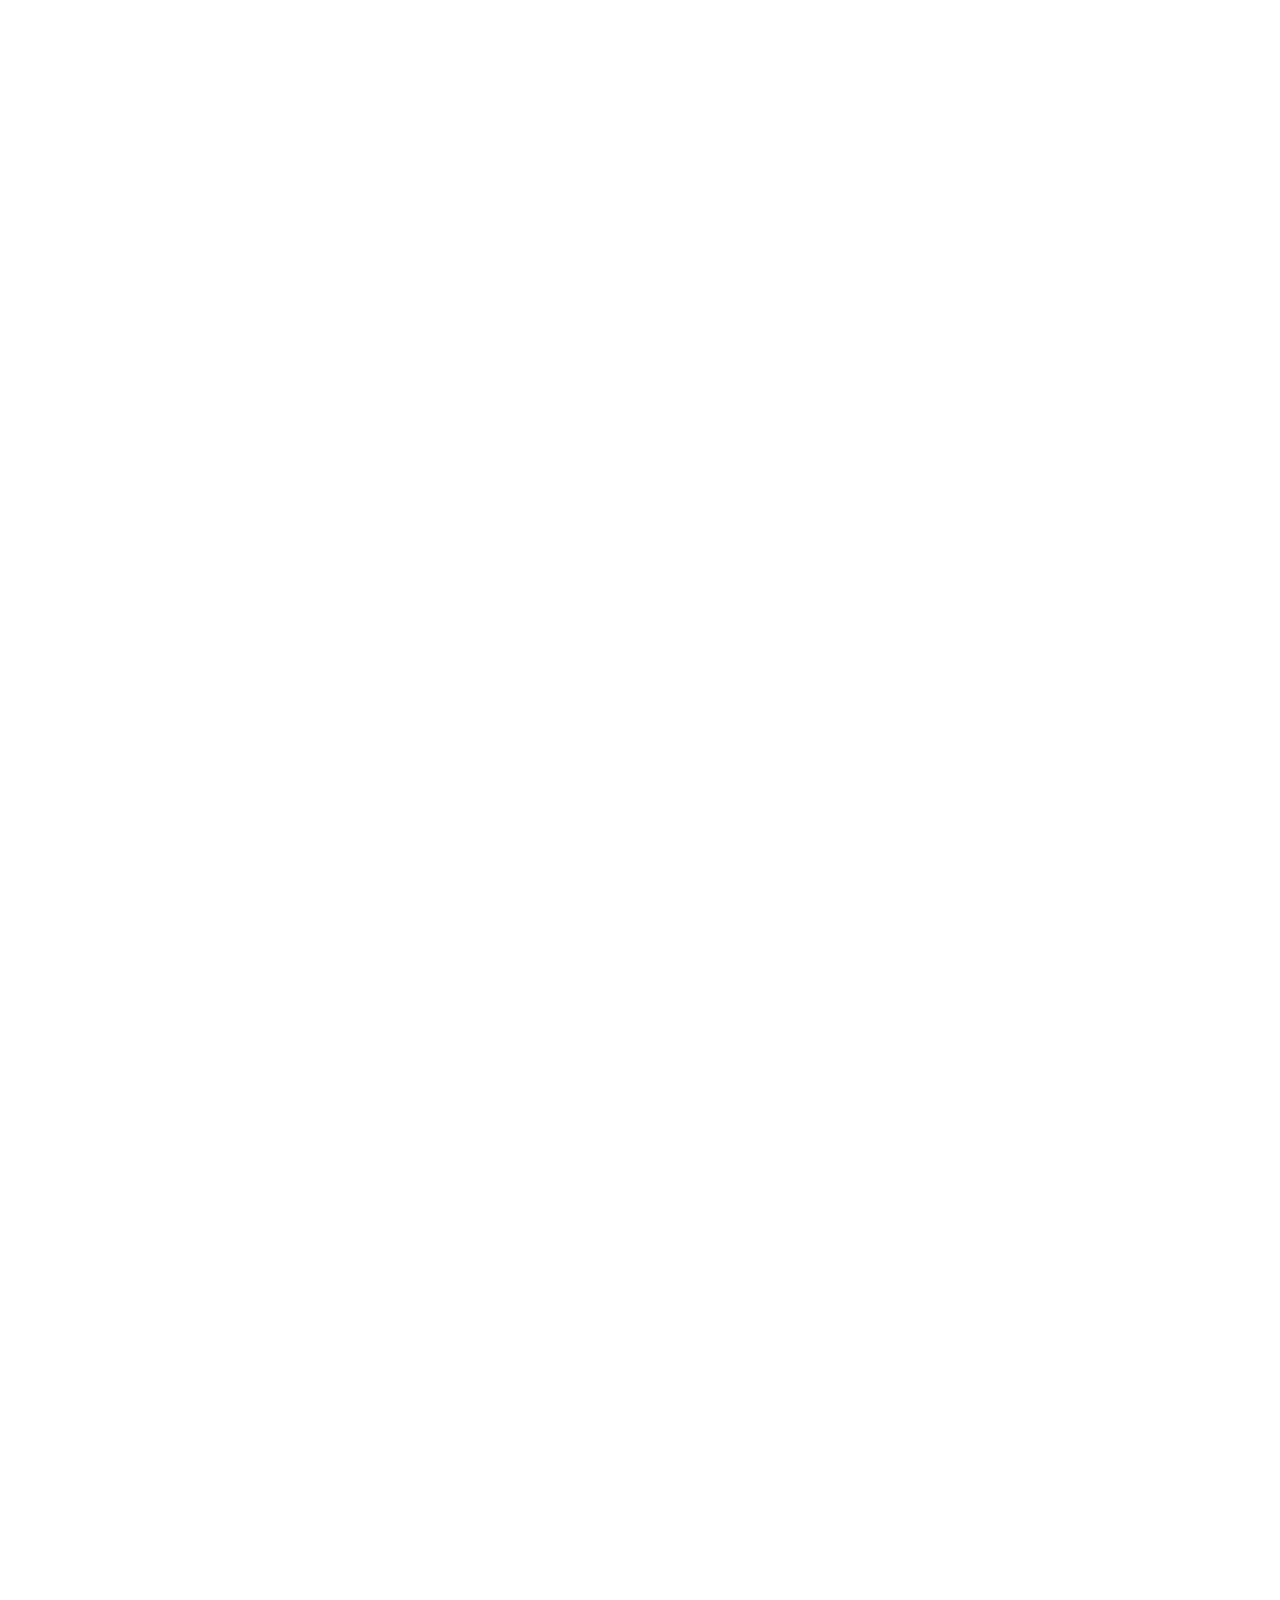
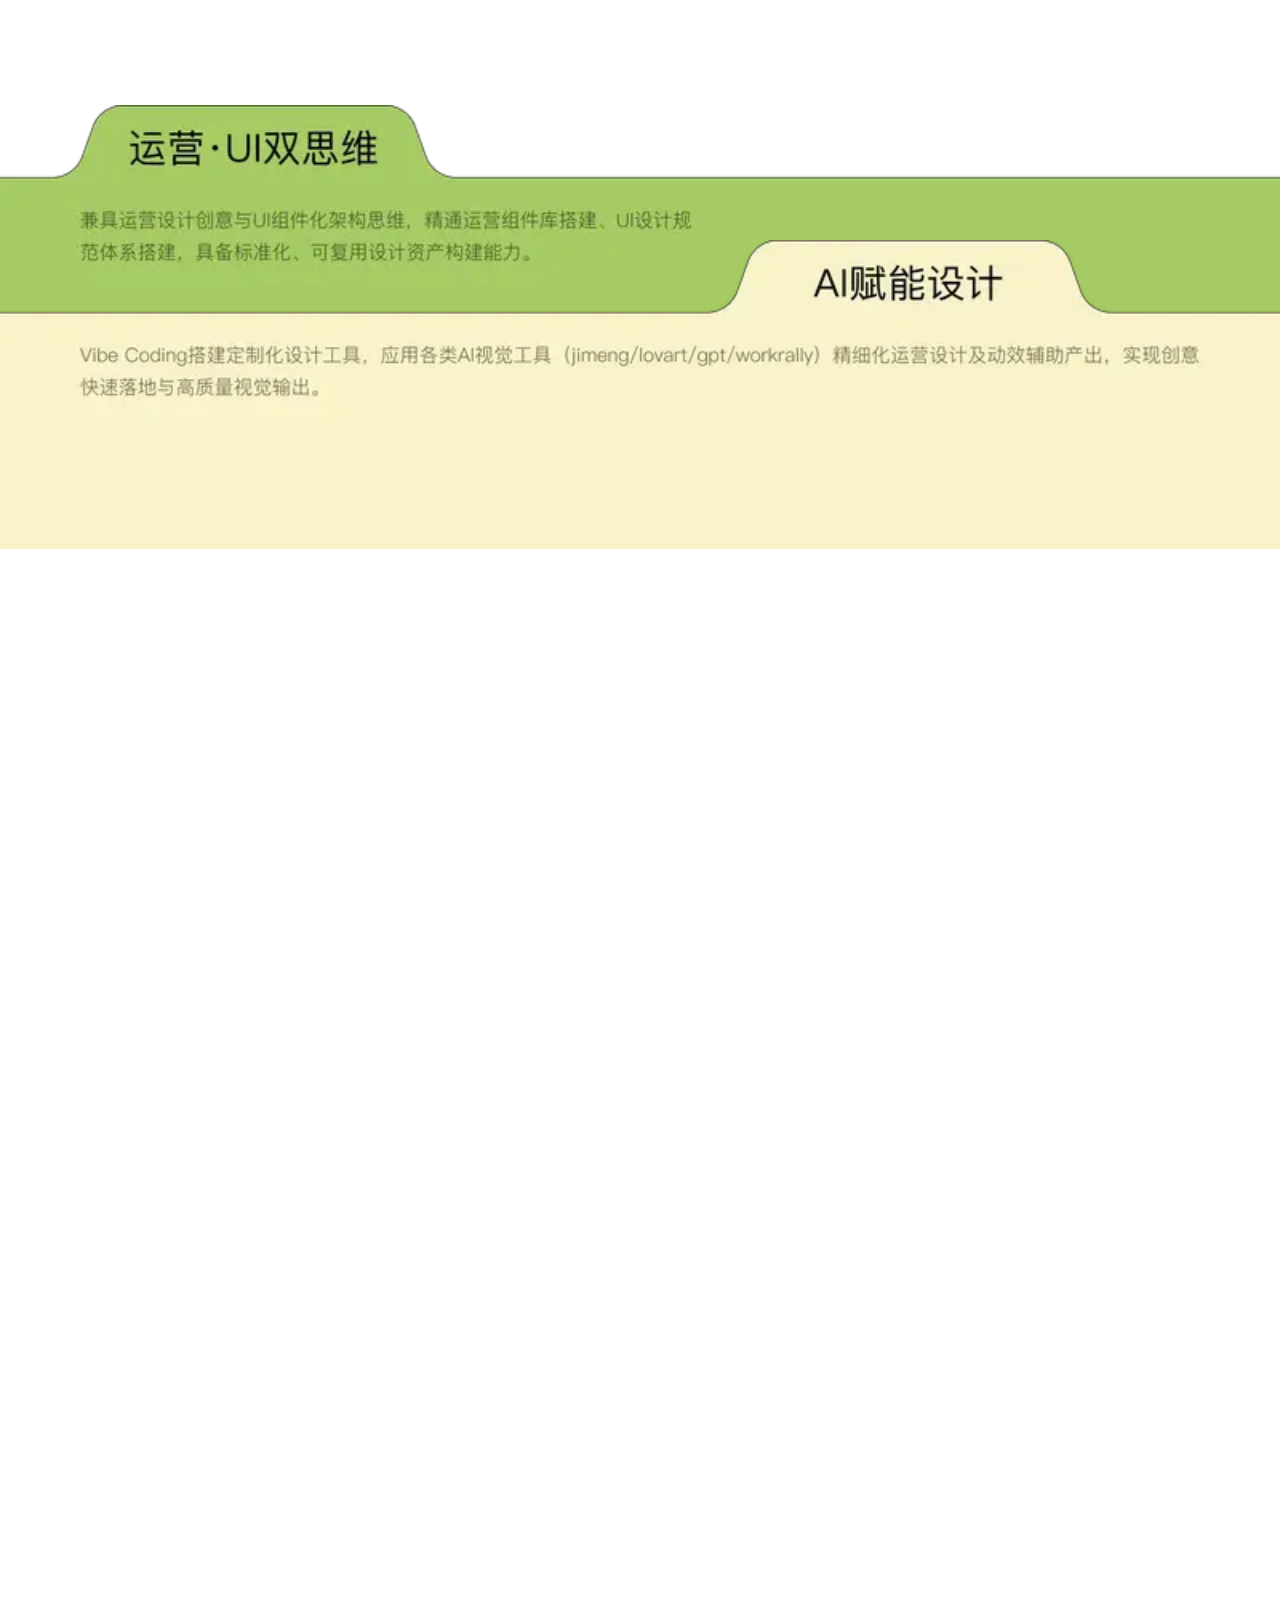
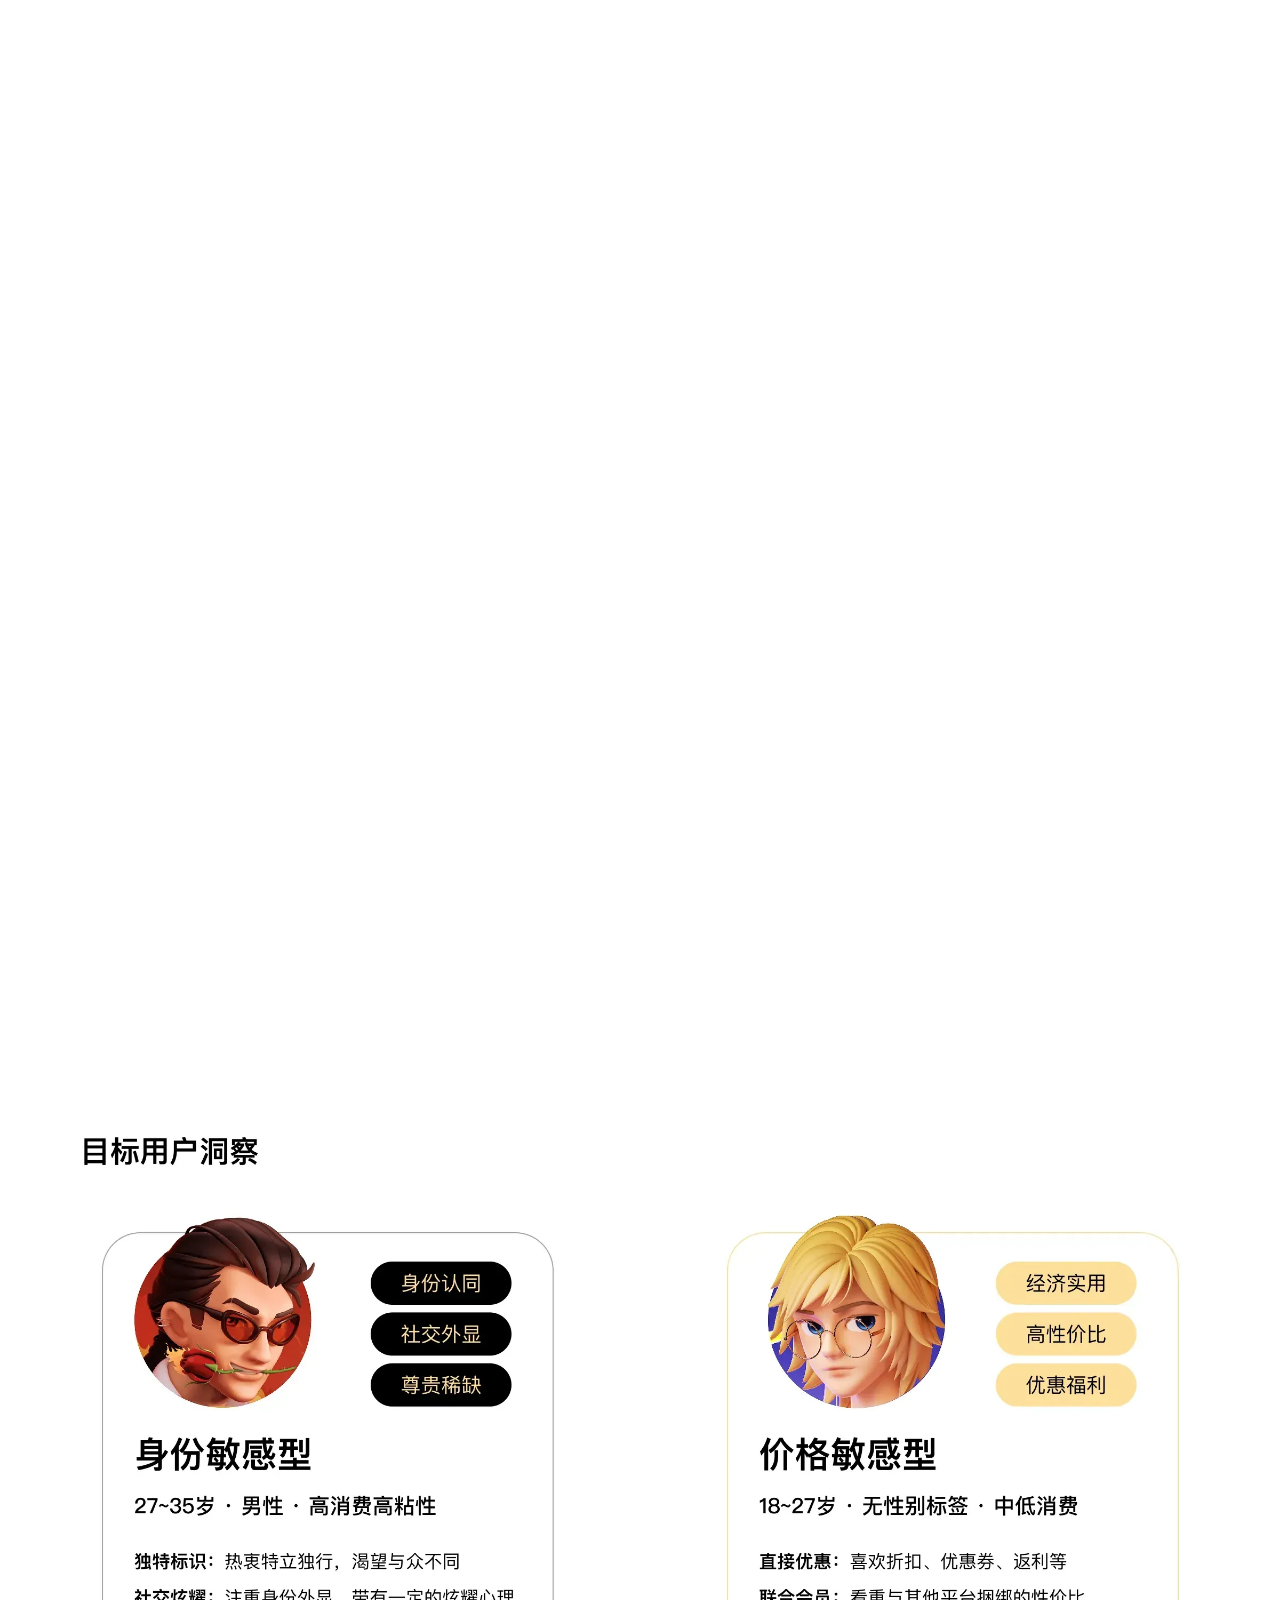
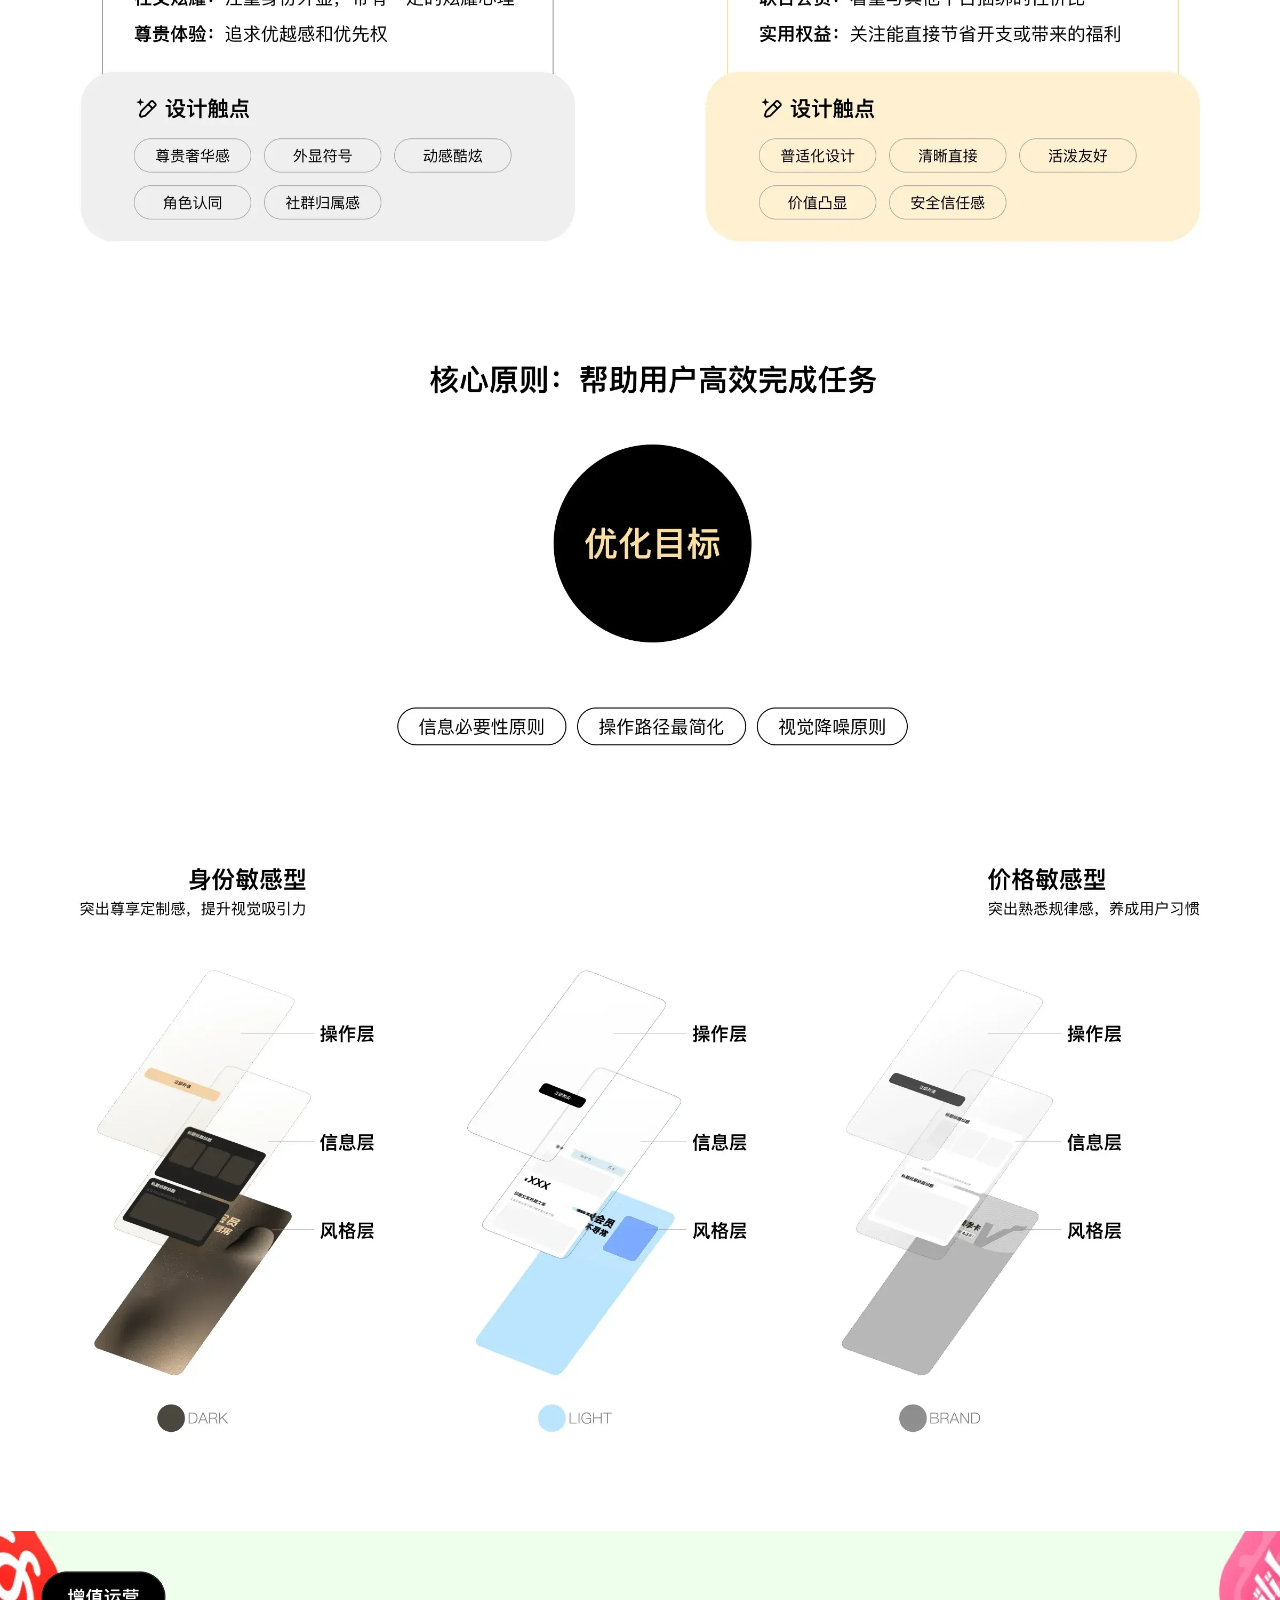
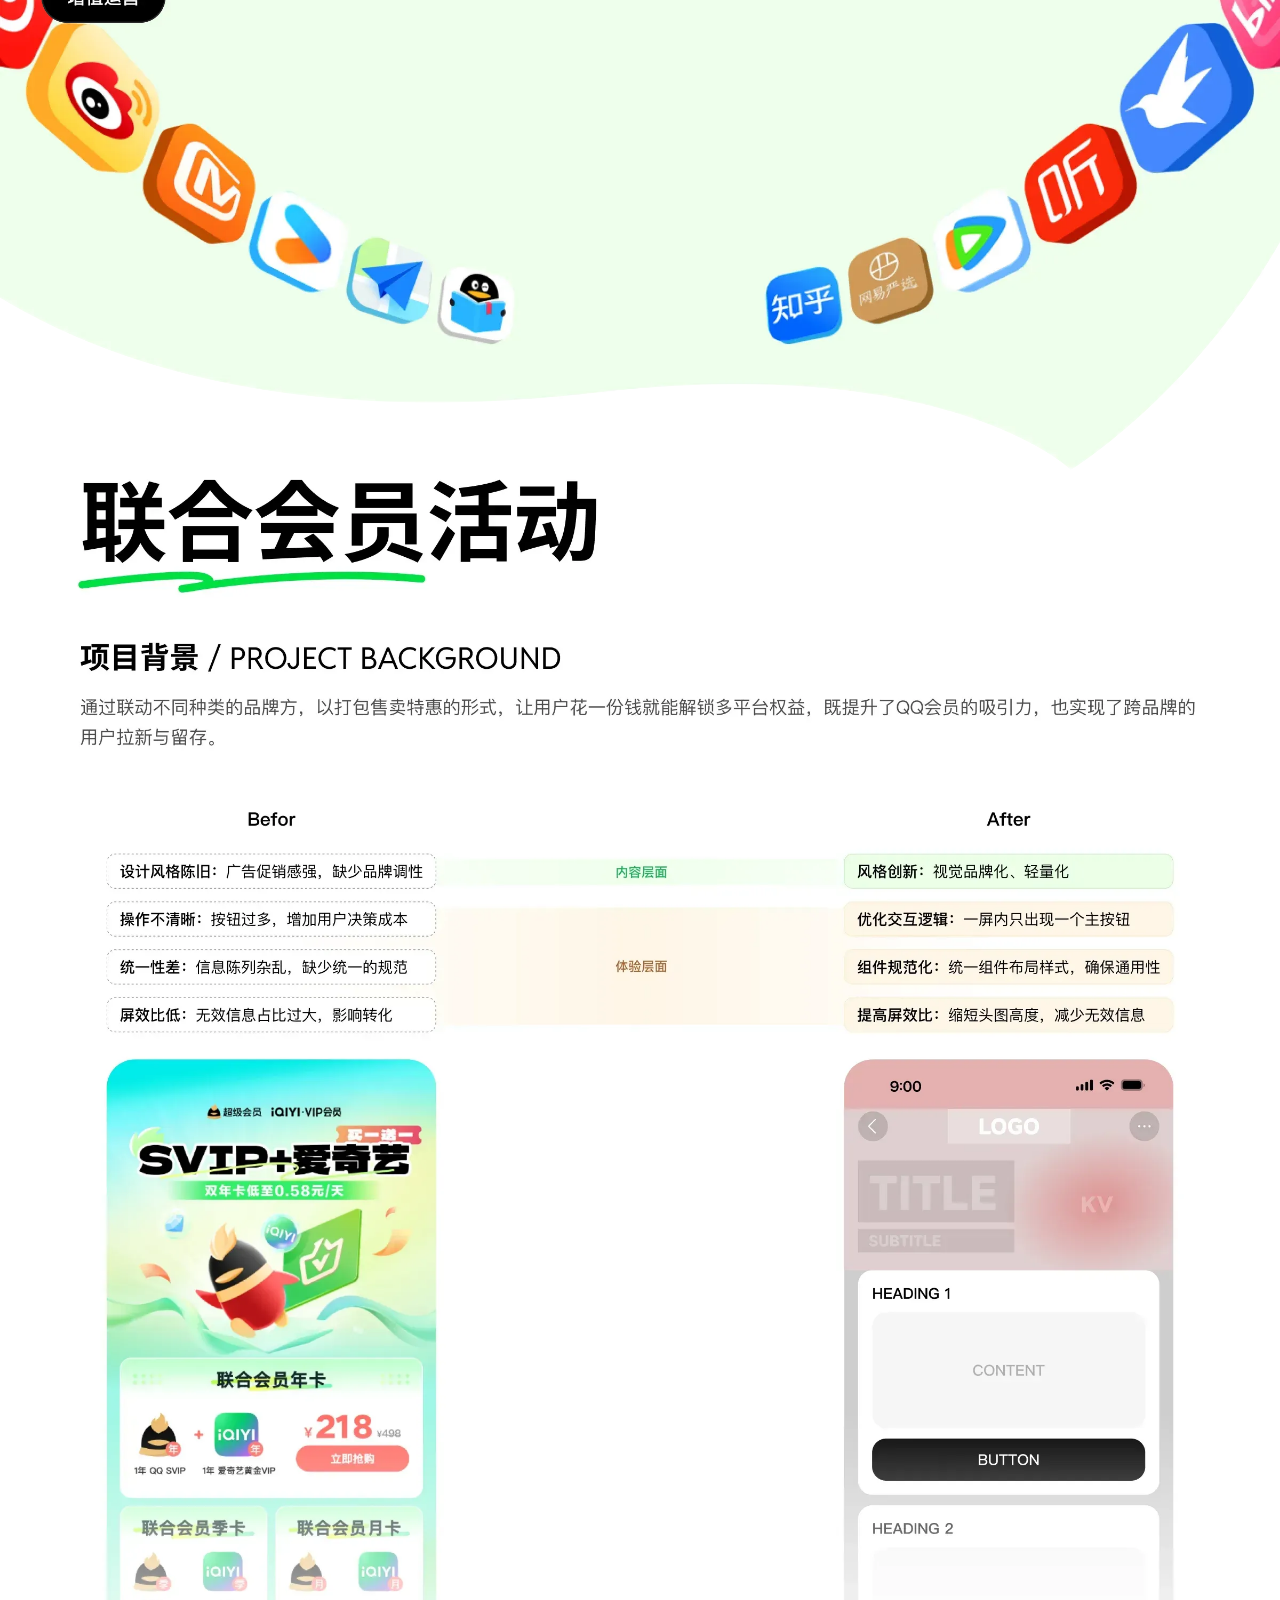
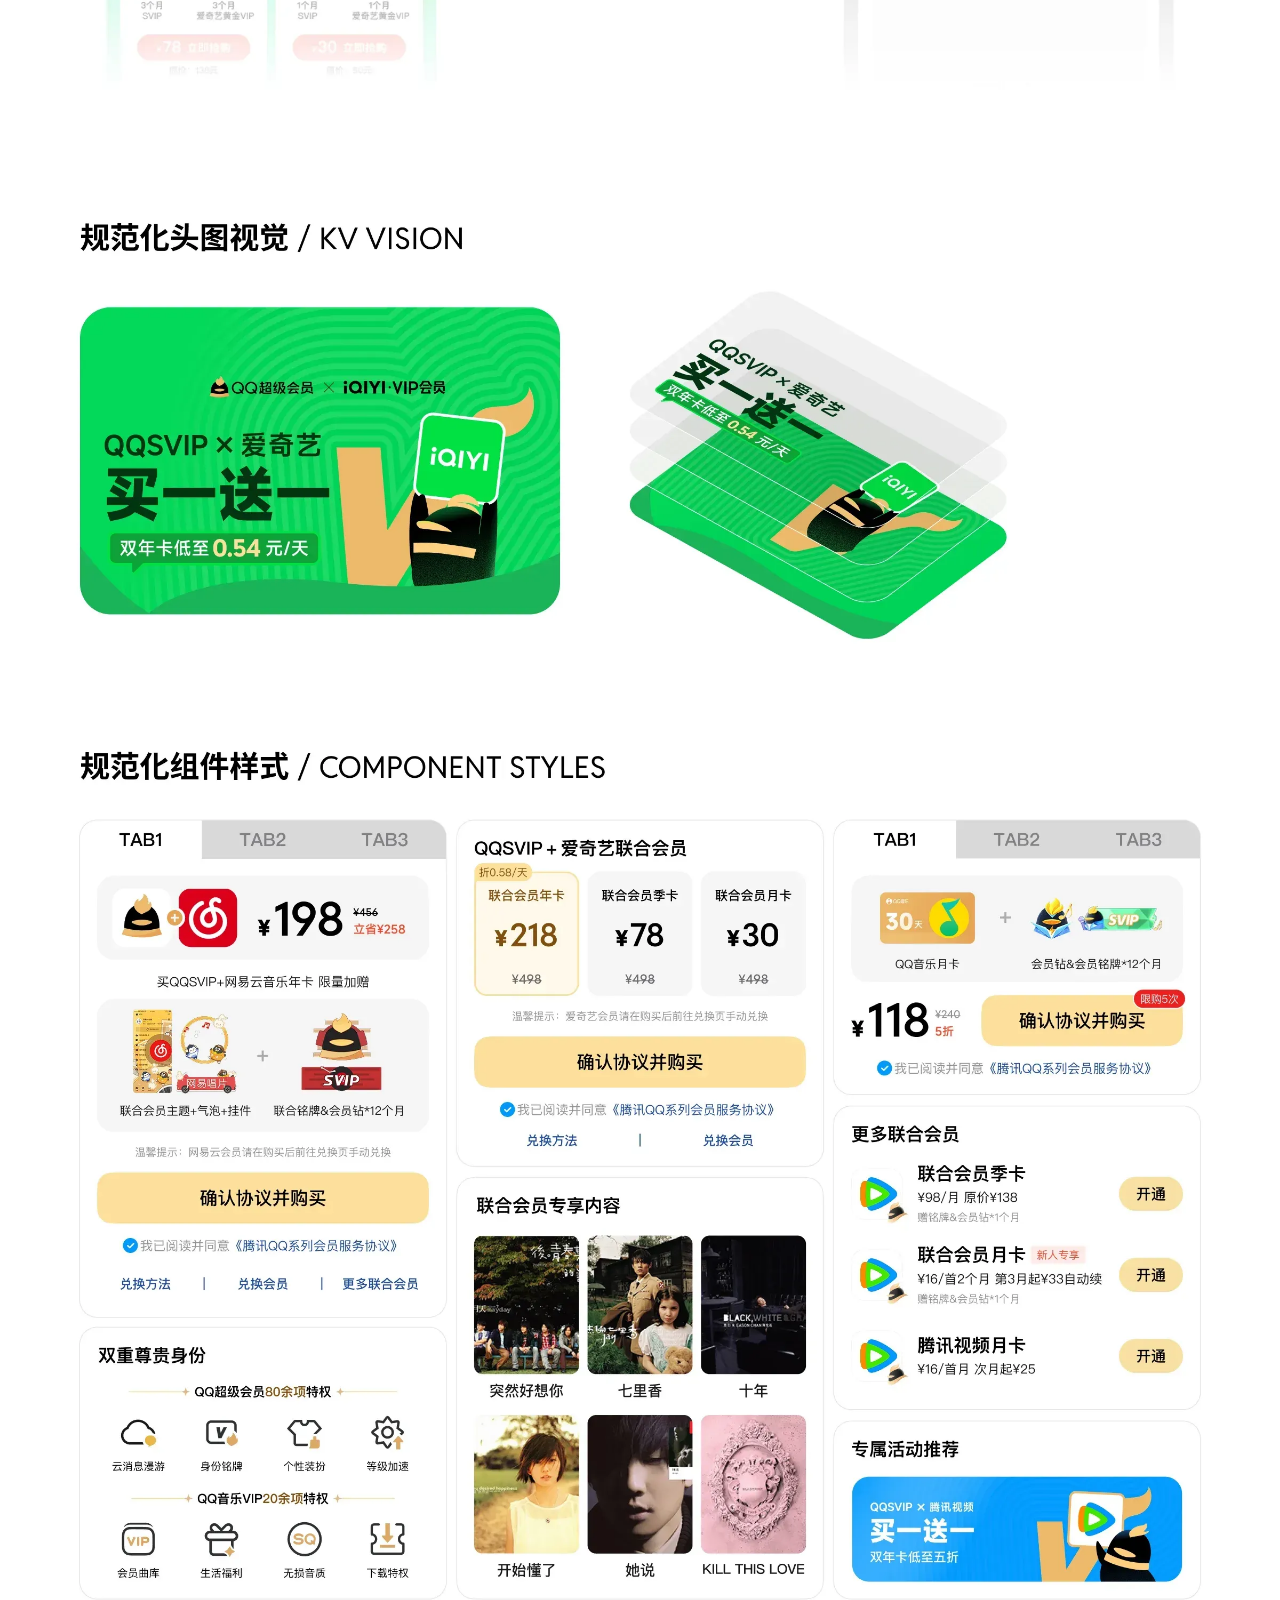
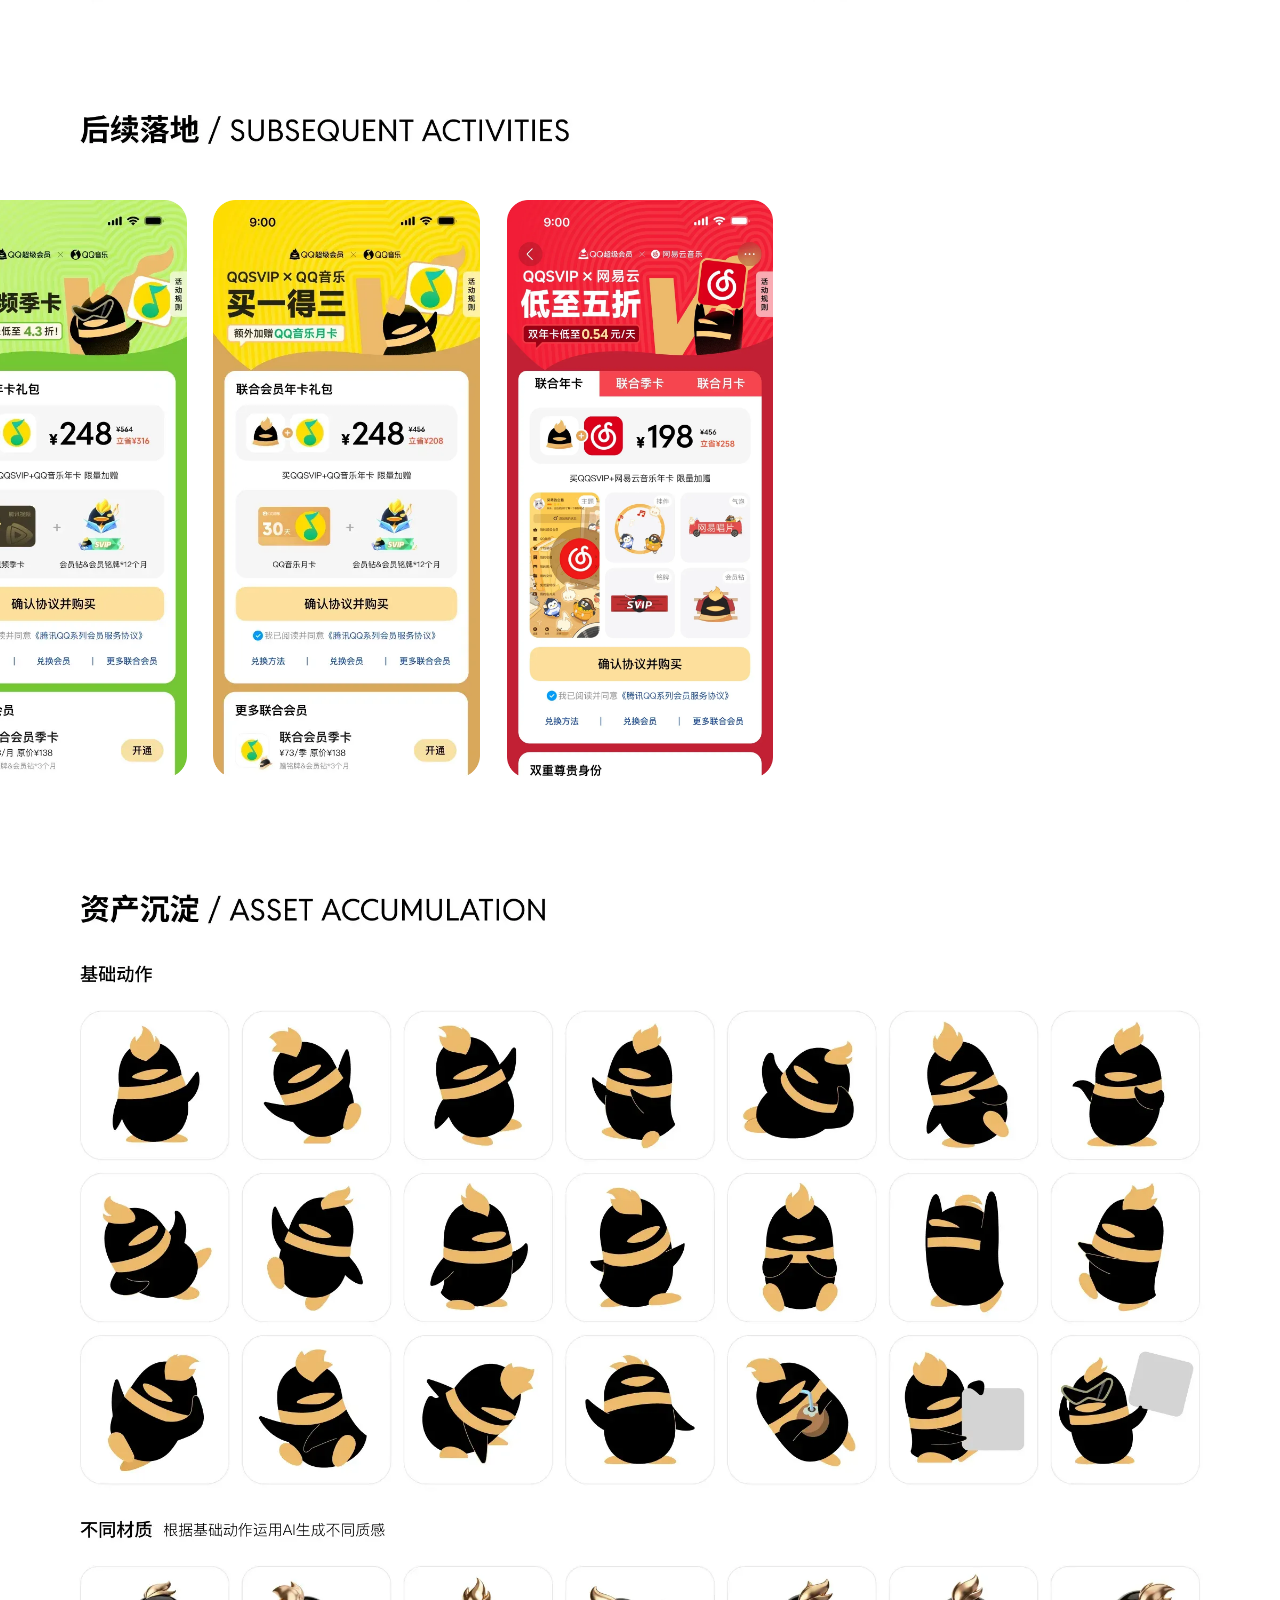
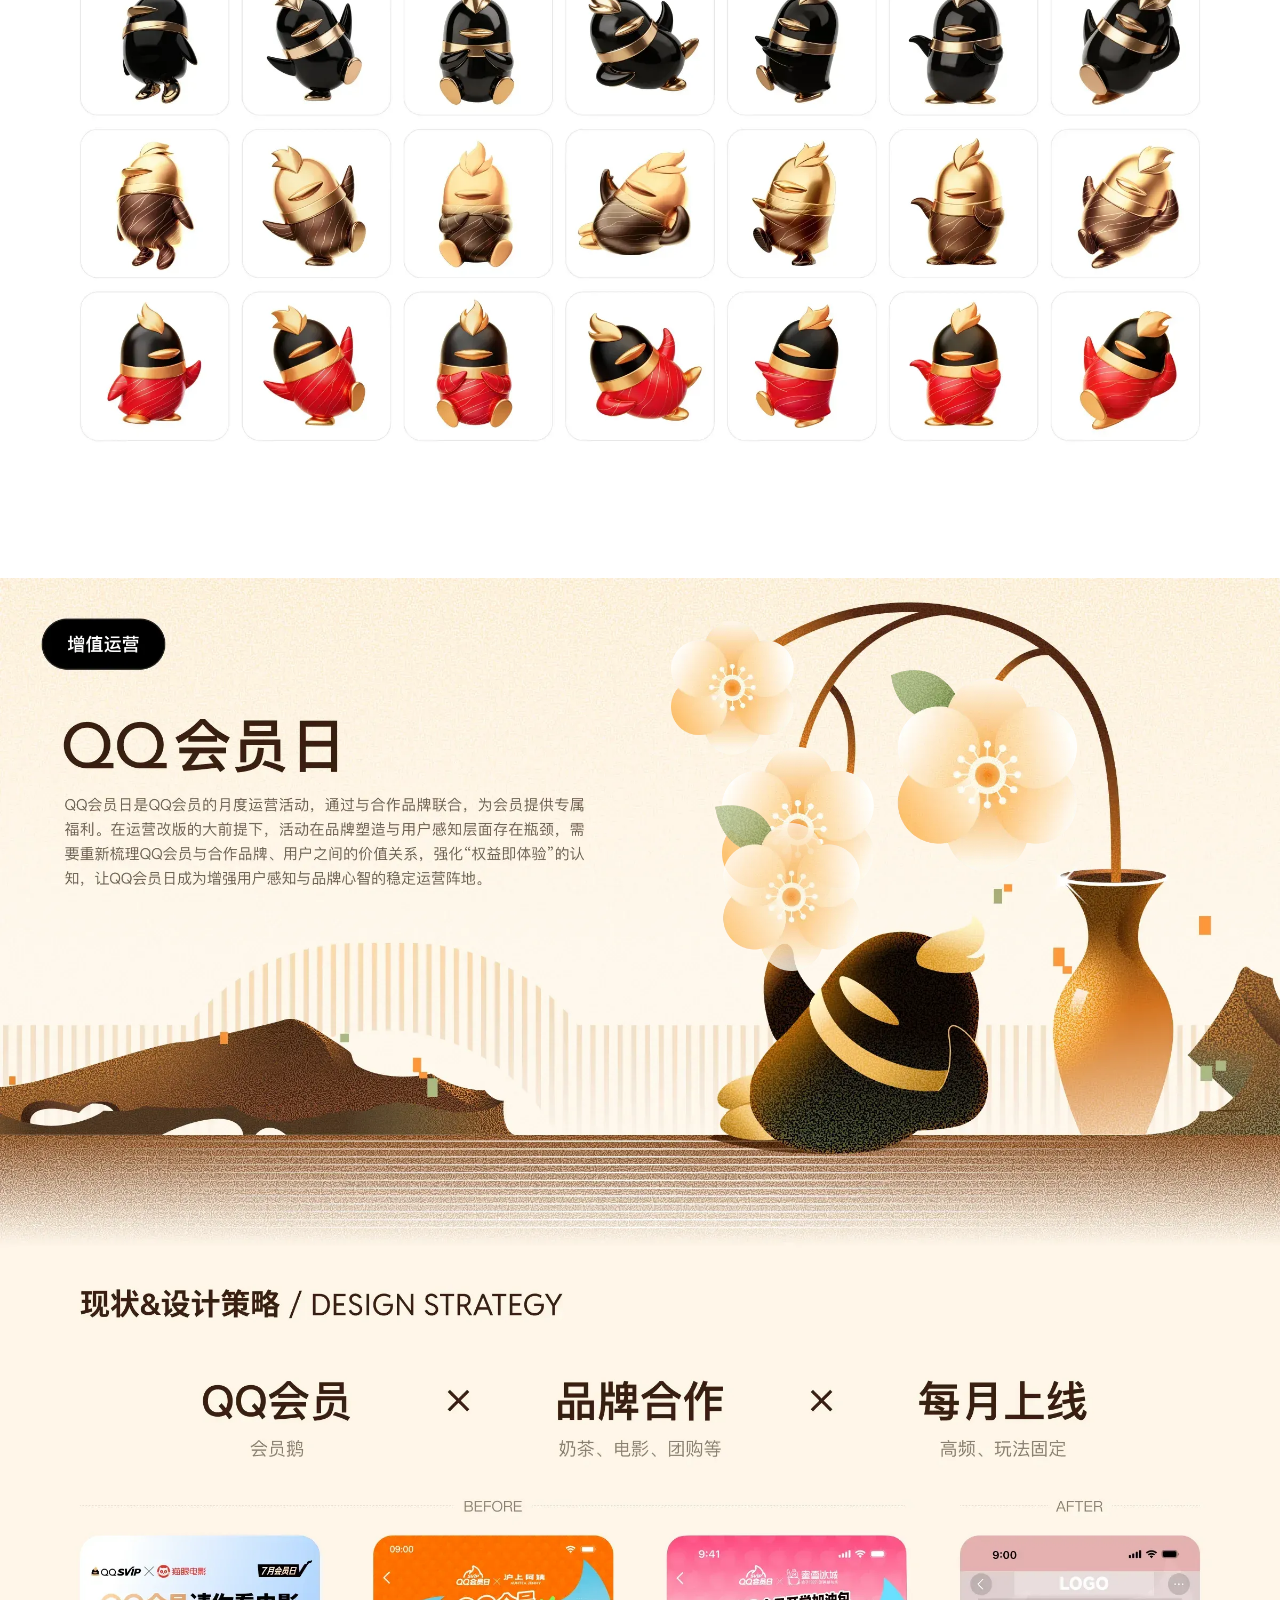
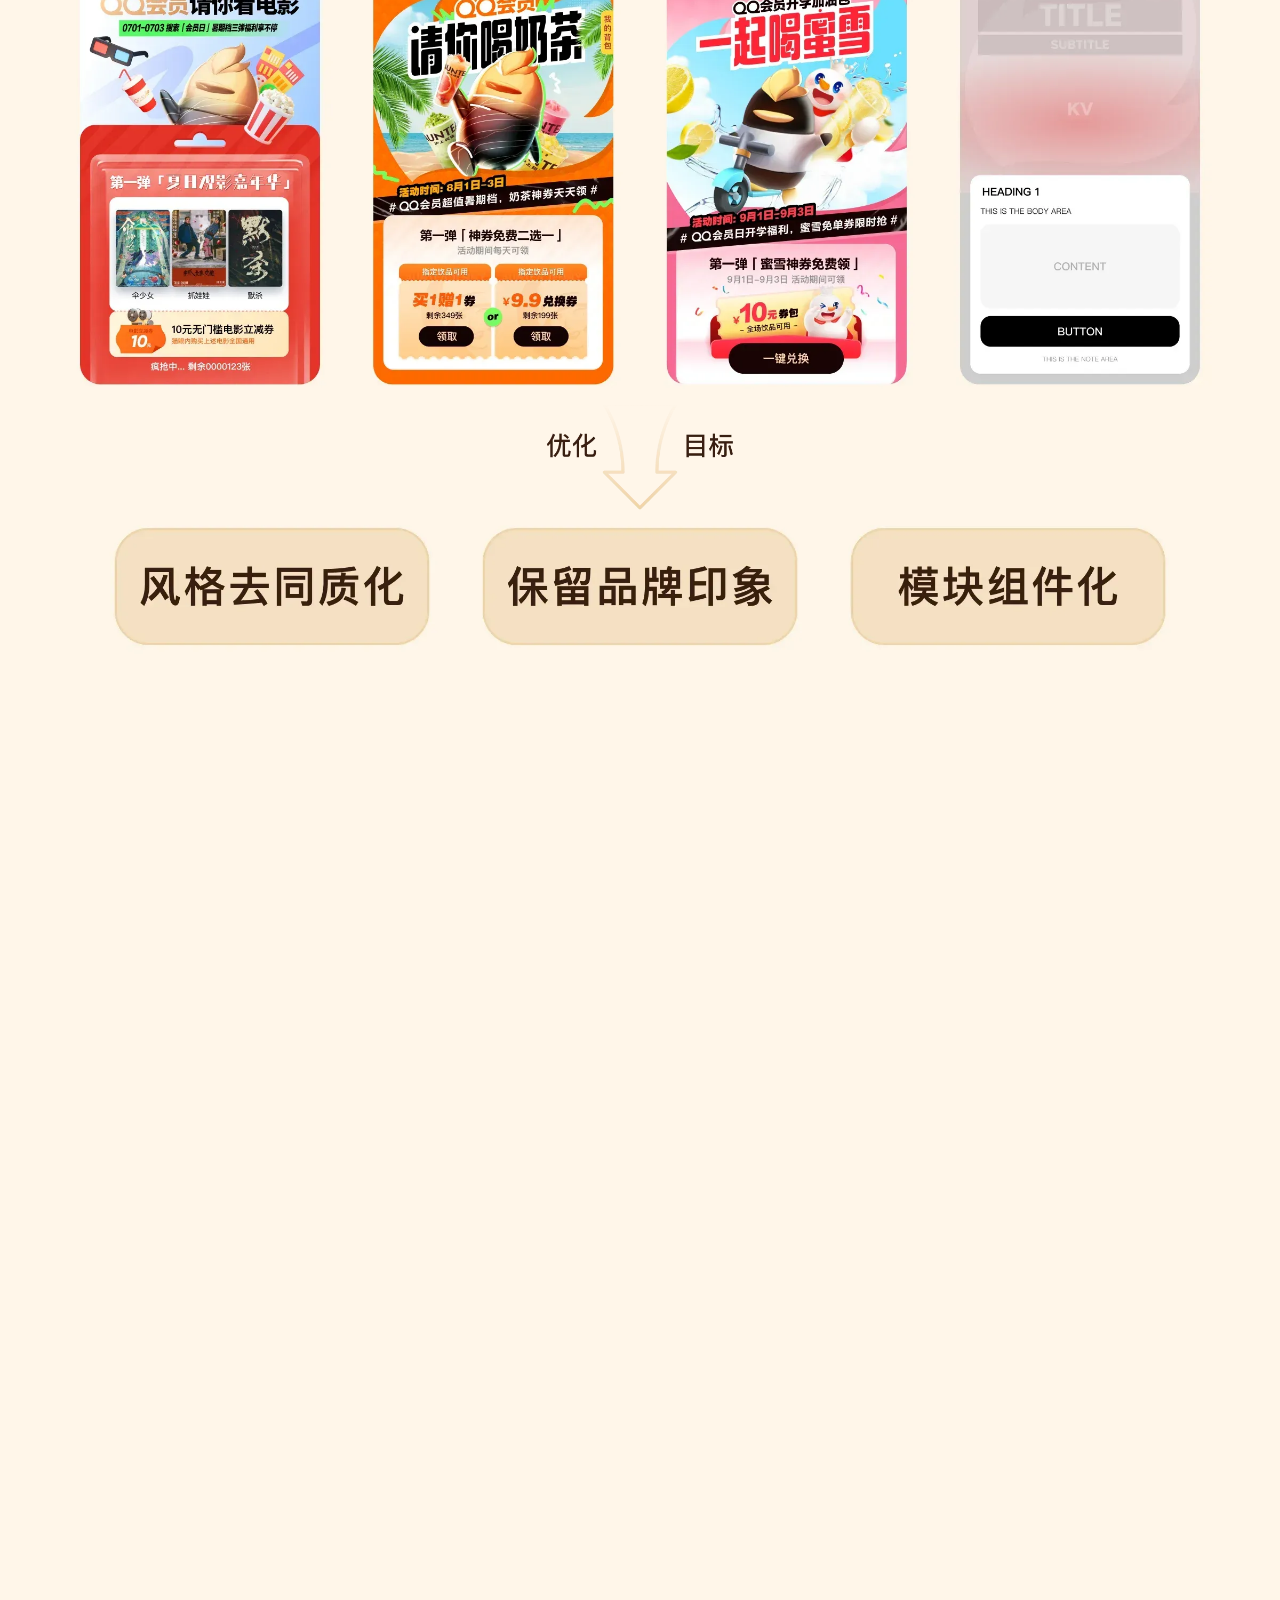
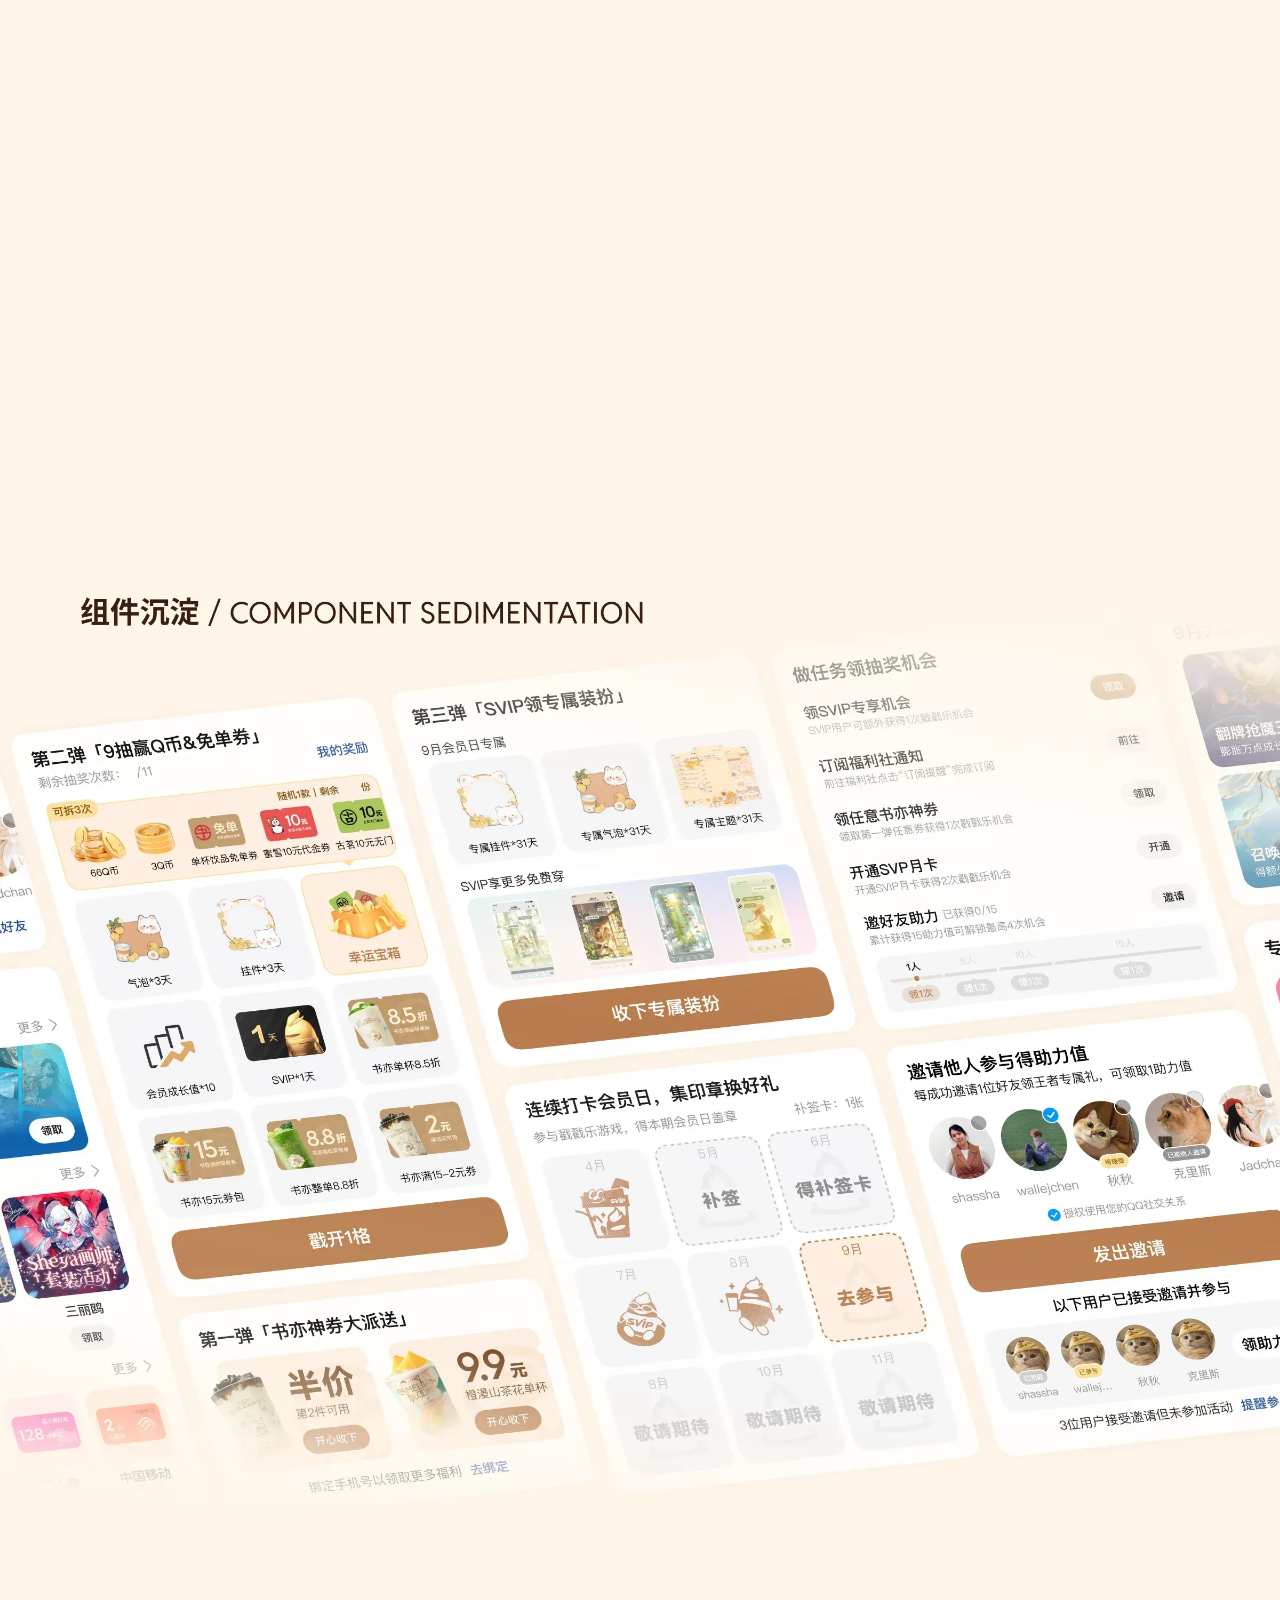
==== commit 5193356f: "perf: 深度压缩图片质量至80并更新缓存号" ====
--- a/index.html
+++ b/index.html
@@ -4,8 +4,8 @@
     <meta charset="UTF-8">
     <meta name="viewport" content="width=device-width, initial-scale=1.0">
     <title>我的作品集</title>
-    <link rel="preload" href="assets/images/mobile/01.webp" as="image" media="(max-width: 767px)">
-    <link rel="preload" href="assets/images/mobile/02.webp?v=1" as="image" media="(max-width: 767px)">
+    <link rel="preload" href="assets/images/mobile/01.webp?v=58554" as="image" media="(max-width: 767px)">
+    <link rel="preload" href="assets/images/mobile/02.webp?v=58554" as="image" media="(max-width: 767px)">
     <link rel="stylesheet" href="styles/style.css?v=21">
 <style>
 .ar-container-1 { position: relative; width: 100%; padding-top: 51.9167%; }
@@ -75,23 +75,23 @@
         <!-- 第 1-4 页：大概率是封面及自我介绍部分 -->
         <div class="ar-container ar-container-1">
 <picture style="position: absolute; top: 0; left: 0; width: 100%; height: 100%;">
-  <source media="(max-width: 767px)" width="800" height="415" srcset="assets/images/mobile/01.webp">
-  <img style="width: 100%; height: 100%; object-fit: fill;" decoding="async" fetchpriority="high" width="2400" height="1246" src="assets/images/01.webp" alt="01" class="full-img fade-in ar-fix-1">
+  <source media="(max-width: 767px)" width="800" height="415" srcset="assets/images/mobile/01.webp?v=58554">
+  <img style="width: 100%; height: 100%; object-fit: fill;" decoding="async" fetchpriority="high" width="2400" height="1246" src="assets/images/01.webp?v=58554" alt="01" class="full-img fade-in ar-fix-1">
 </picture>
 </div>
         
         <div class="relative-container">
             <div class="ar-container ar-container-2">
 <picture style="position: absolute; top: 0; left: 0; width: 100%; height: 100%;">
-  <source media="(max-width: 767px)" width="800" height="464" srcset="assets/images/mobile/02.webp?v=1">
-  <img style="width: 100%; height: 100%; object-fit: fill;" decoding="async" fetchpriority="high" width="2400" height="1393" src="assets/images/02.webp?v=1" alt="02" class="full-img fade-in ar-fix-2">
+  <source media="(max-width: 767px)" width="800" height="464" srcset="assets/images/mobile/02.webp?v=58554">
+  <img style="width: 100%; height: 100%; object-fit: fill;" decoding="async" fetchpriority="high" width="2400" height="1393" src="assets/images/02.webp?v=58554" alt="02" class="full-img fade-in ar-fix-2">
 </picture>
 </div>
             <!-- Top: 167/1393 ≈ 11.9885%, Left: 150/2400 = 6.25%, Width: 700/2400 ≈ 29.1666% -->
             <div class="fade-in" style="position: absolute; top: 11.9885%; left: 6.25%; width: 29.1666%; z-index: 10;">
                 <picture >
-  <source media="(max-width: 767px)" width="700" height="1094" srcset="assets/images/mobile/02-资料卡.webp?v=1">
-  <img decoding="async" width="700" height="1094" src="assets/images/02-资料卡.webp?v=1" alt="02资料卡" class="hover-zoom-img ar-fix-3" style="width: 100%; height: auto; transform-origin: center;">
+  <source media="(max-width: 767px)" width="700" height="1094" srcset="assets/images/mobile/02-资料卡.webp?v=58554">
+  <img decoding="async" width="700" height="1094" src="assets/images/02-资料卡.webp?v=58554" alt="02资料卡" class="hover-zoom-img ar-fix-3" style="width: 100%; height: auto; transform-origin: center;">
 </picture>
             </div>
         </div>
@@ -101,8 +101,8 @@
             <!-- 底板 -->
             <div class="ar-container ar-container-3">
 <picture style="position: absolute; top: 0; left: 0; width: 100%; height: 100%;">
-  <source media="(max-width: 767px)" width="800" height="457" srcset="assets/images/mobile/02-1.webp">
-  <img style="width: 100%; height: 100%; object-fit: fill;" decoding="async" width="2400" height="1371" src="assets/images/02-1.webp" alt="02-1" class="full-img ar-fix-4">
+  <source media="(max-width: 767px)" width="800" height="457" srcset="assets/images/mobile/02-1.webp?v=58554">
+  <img style="width: 100%; height: 100%; object-fit: fill;" decoding="async" width="2400" height="1371" src="assets/images/02-1.webp?v=58554" alt="02-1" class="full-img ar-fix-4">
 </picture>
 </div>
             
@@ -110,18 +110,18 @@
             <div class="labels-wrapper" style="position: absolute; bottom: 0; left: 0; width: 100%; height: 100%; pointer-events: none;">
                 <!-- 下层 -->
                 <picture >
-  <source media="(max-width: 767px)" width="800" height="335" srcset="assets/images/mobile/下.webp?v=2">
-  <img decoding="async" width="2400" height="1007" src="assets/images/下.webp?v=2" alt="标签-下" class="full-img hover-lift-img ar-fix-5" style="position: absolute; bottom: 0; left: 0; z-index: 1;">
+  <source media="(max-width: 767px)" width="800" height="335" srcset="assets/images/mobile/下.webp?v=58554">
+  <img decoding="async" width="2400" height="1007" src="assets/images/下.webp?v=58554" alt="标签-下" class="full-img hover-lift-img ar-fix-5" style="position: absolute; bottom: 0; left: 0; z-index: 1;">
 </picture>
                 <!-- 中层 -->
                 <picture >
-  <source media="(max-width: 767px)" width="800" height="271" srcset="assets/images/mobile/中.webp">
-  <img decoding="async" loading="lazy" width="2400" height="813" src="assets/images/中.webp" alt="标签-中" class="full-img hover-lift-img ar-fix-6" style="position: absolute; bottom: 0; left: 0; z-index: 2;">
+  <source media="(max-width: 767px)" width="800" height="271" srcset="assets/images/mobile/中.webp?v=58554">
+  <img decoding="async" loading="lazy" width="2400" height="813" src="assets/images/中.webp?v=58554" alt="标签-中" class="full-img hover-lift-img ar-fix-6" style="position: absolute; bottom: 0; left: 0; z-index: 2;">
 </picture>
                 <!-- 上层 -->
                 <picture >
-  <source media="(max-width: 767px)" width="800" height="193" srcset="assets/images/mobile/上.webp?v=2">
-  <img decoding="async" loading="lazy" width="2400" height="579" src="assets/images/上.webp?v=2" alt="标签-上" class="full-img hover-lift-img ar-fix-7" style="position: absolute; bottom: -10px; left: 0; z-index: 3;">
+  <source media="(max-width: 767px)" width="800" height="193" srcset="assets/images/mobile/上.webp?v=58554">
+  <img decoding="async" loading="lazy" width="2400" height="579" src="assets/images/上.webp?v=58554" alt="标签-上" class="full-img hover-lift-img ar-fix-7" style="position: absolute; bottom: -10px; left: 0; z-index: 3;">
 </picture>
             </div>
         </div>
@@ -130,26 +130,26 @@
         <div class="relative-container">
             <div class="ar-container ar-container-4">
 <picture style="position: absolute; top: 0; left: 0; width: 100%; height: 100%;">
-  <source media="(max-width: 767px)" width="800" height="662" srcset="assets/images/mobile/03.webp">
-  <img style="width: 100%; height: 100%; object-fit: fill;" decoding="async" loading="lazy" width="2400" height="1988" src="assets/images/03.webp" alt="03" class="full-img fade-in ar-fix-8">
+  <source media="(max-width: 767px)" width="800" height="662" srcset="assets/images/mobile/03.webp?v=58554">
+  <img style="width: 100%; height: 100%; object-fit: fill;" decoding="async" loading="lazy" width="2400" height="1988" src="assets/images/03.webp?v=58554" alt="03" class="full-img fade-in ar-fix-8">
 </picture>
 </div>
             <div class="overlay-cards">
                 <picture class="interactive-card-picture">
-  <source media="(max-width: 767px)" width="560" height="478" srcset="assets/images/mobile/彩色文件夹01.webp">
-  <img decoding="async" loading="lazy" fetchpriority="high" width="560" height="478" src="assets/images/彩色文件夹01.webp" alt="彩色文件夹1" class="interactive-card fade-in ar-fix-9">
+  <source media="(max-width: 767px)" width="560" height="478" srcset="assets/images/mobile/彩色文件夹01.webp?v=58554">
+  <img decoding="async" loading="lazy" fetchpriority="high" width="560" height="478" src="assets/images/彩色文件夹01.webp?v=58554" alt="彩色文件夹1" class="interactive-card fade-in ar-fix-9">
 </picture>
                 <picture class="interactive-card-picture">
-  <source media="(max-width: 767px)" width="560" height="478" srcset="assets/images/mobile/彩色文件夹02.webp">
-  <img decoding="async" loading="lazy" fetchpriority="high" width="560" height="478" src="assets/images/彩色文件夹02.webp" alt="彩色文件夹2" class="interactive-card fade-in ar-fix-10" data-target="slice-04">
+  <source media="(max-width: 767px)" width="560" height="478" srcset="assets/images/mobile/彩色文件夹02.webp?v=58554">
+  <img decoding="async" loading="lazy" fetchpriority="high" width="560" height="478" src="assets/images/彩色文件夹02.webp?v=58554" alt="彩色文件夹2" class="interactive-card fade-in ar-fix-10" data-target="slice-04">
 </picture>
                 <picture class="interactive-card-picture">
-  <source media="(max-width: 767px)" width="561" height="478" srcset="assets/images/mobile/彩色文件夹03.webp">
-  <img decoding="async" loading="lazy" width="561" height="478" src="assets/images/彩色文件夹03.webp" alt="彩色文件夹3" class="interactive-card fade-in ar-fix-11" data-target="slice-014">
+  <source media="(max-width: 767px)" width="561" height="478" srcset="assets/images/mobile/彩色文件夹03.webp?v=58554">
+  <img decoding="async" loading="lazy" width="561" height="478" src="assets/images/彩色文件夹03.webp?v=58554" alt="彩色文件夹3" class="interactive-card fade-in ar-fix-11" data-target="slice-014">
 </picture>
                 <picture class="interactive-card-picture">
-  <source media="(max-width: 767px)" width="560" height="478" srcset="assets/images/mobile/彩色文件夹04.webp">
-  <img decoding="async" loading="lazy" width="560" height="478" src="assets/images/彩色文件夹04.webp" alt="彩色文件夹4" class="interactive-card fade-in ar-fix-12" data-target="slice-020">
+  <source media="(max-width: 767px)" width="560" height="478" srcset="assets/images/mobile/彩色文件夹04.webp?v=58554">
+  <img decoding="async" loading="lazy" width="560" height="478" src="assets/images/彩色文件夹04.webp?v=58554" alt="彩色文件夹4" class="interactive-card fade-in ar-fix-12" data-target="slice-020">
 </picture>
             </div>
         </div>
@@ -158,16 +158,16 @@
             <!-- 底层：04-底板 -->
             <div class="ar-container ar-container-5">
 <picture style="position: absolute; top: 0; left: 0; width: 100%; height: 100%;">
-  <source media="(max-width: 767px)" width="800" height="674" srcset="assets/images/mobile/04.webp?v=2">
-  <img style="width: 100%; height: 100%; object-fit: fill;" decoding="async" loading="lazy" width="2400" height="2022" src="assets/images/04.webp?v=2" alt="04" class="full-img ar-fix-13">
+  <source media="(max-width: 767px)" width="800" height="674" srcset="assets/images/mobile/04.webp?v=58554">
+  <img style="width: 100%; height: 100%; object-fit: fill;" decoding="async" loading="lazy" width="2400" height="2022" src="assets/images/04.webp?v=58554" alt="04" class="full-img ar-fix-13">
 </picture>
 </div>
             
             <!-- 顶层：箭头动效 -->
             <div class="arrow-wrapper" style="position: absolute; top: 0; left: 0; width: 100%; text-align: center; z-index: 10; pointer-events: none;">
                 <picture >
-  <source media="(max-width: 767px)" width="800" height="674" srcset="assets/images/mobile/04-箭头.webp?v=2">
-  <img decoding="async" loading="lazy" width="2400" height="2022" src="assets/images/04-箭头.webp?v=2" alt="箭头" class="animated-arrow ar-fix-14" style="margin: 0 auto; max-width: 100%;">
+  <source media="(max-width: 767px)" width="800" height="674" srcset="assets/images/mobile/04-箭头.webp?v=58554">
+  <img decoding="async" loading="lazy" width="2400" height="2022" src="assets/images/04-箭头.webp?v=58554" alt="箭头" class="animated-arrow ar-fix-14" style="margin: 0 auto; max-width: 100%;">
 </picture>
             </div>
         </div>
@@ -175,29 +175,29 @@
         <div class="relative-container fade-in">
             <div class="ar-container ar-container-6">
 <picture style="position: absolute; top: 0; left: 0; width: 100%; height: 100%;">
-  <source media="(max-width: 767px)" width="800" height="1283" srcset="assets/images/mobile/05.webp?v=3">
-  <img style="width: 100%; height: 100%; object-fit: fill;" decoding="async" loading="lazy" width="2400" height="3851" src="assets/images/05.webp?v=3" alt="05" class="full-img ar-fix-15">
+  <source media="(max-width: 767px)" width="800" height="1283" srcset="assets/images/mobile/05.webp?v=58554">
+  <img style="width: 100%; height: 100%; object-fit: fill;" decoding="async" loading="lazy" width="2400" height="3851" src="assets/images/05.webp?v=58554" alt="05" class="full-img ar-fix-15">
 </picture>
 </div>
             <!-- 1691px / 3851px ≈ 43.9106% -->
             <div class="charts-wrapper fade-in" style="position: absolute; top: 43.9106%; left: 0; width: 100%;">
                 <!-- 左侧距页面 150px (150/2400 = 6.25%)，保持图表自身宽度比例 (1077/2400 = 44.875%) -->
                 <picture >
-  <source media="(max-width: 767px)" width="800" height="459" srcset="assets/images/mobile/05-图表1.webp?v=3">
-  <img decoding="async" loading="lazy" width="1077" height="619" src="assets/images/05-图表1.webp?v=3" alt="图表1" class="chart-reveal-left ar-fix-16" style="position: absolute; left: 6.25%; top: 0; width: 44.875%; height: auto;">
+  <source media="(max-width: 767px)" width="800" height="459" srcset="assets/images/mobile/05-图表1.webp?v=58554">
+  <img decoding="async" loading="lazy" width="1077" height="619" src="assets/images/05-图表1.webp?v=58554" alt="图表1" class="chart-reveal-left ar-fix-16" style="position: absolute; left: 6.25%; top: 0; width: 44.875%; height: auto;">
 </picture>
                 <!-- 右侧距页面 150px (150/2400 = 6.25%)，保持图表自身宽度比例 (1075/2400 = 44.7916%) -->
                 <picture >
-  <source media="(max-width: 767px)" width="800" height="460" srcset="assets/images/mobile/05-图表2.webp?v=4">
-  <img decoding="async" loading="lazy" width="1075" height="619" src="assets/images/05-图表2.webp?v=4" alt="图表2" class="chart-reveal-right ar-fix-17" style="position: absolute; right: 6.25%; top: 0; width: 44.7916%; height: auto; animation-delay: 0.2s;">
+  <source media="(max-width: 767px)" width="800" height="460" srcset="assets/images/mobile/05-图表2.webp?v=58554">
+  <img decoding="async" loading="lazy" width="1075" height="619" src="assets/images/05-图表2.webp?v=58554" alt="图表2" class="chart-reveal-right ar-fix-17" style="position: absolute; right: 6.25%; top: 0; width: 44.7916%; height: auto; animation-delay: 0.2s;">
 </picture>
             </div>
             <!-- 2609px / 3851px ≈ 67.7486% -->
             <div class="chart3-wrapper fade-in" style="position: absolute; top: 67.7486%; left: 0; width: 100%; text-align: center;">
                 <!-- 1222px / 2400px ≈ 50.9166% -->
                 <picture >
-  <source media="(max-width: 767px)" width="800" height="54" srcset="assets/images/mobile/05-图表3.webp?v=1">
-  <img decoding="async" loading="lazy" width="1222" height="84" src="assets/images/05-图表3.webp?v=1" alt="图表3" class="chart-reveal-right ar-fix-18" style="display: inline-block; width: 50.9166%; height: auto;">
+  <source media="(max-width: 767px)" width="800" height="54" srcset="assets/images/mobile/05-图表3.webp?v=58554">
+  <img decoding="async" loading="lazy" width="1222" height="84" src="assets/images/05-图表3.webp?v=58554" alt="图表3" class="chart-reveal-right ar-fix-18" style="display: inline-block; width: 50.9166%; height: auto;">
 </picture>
             </div>
         </div>
@@ -205,67 +205,67 @@
             <!-- 底层：06-底板 -->
             <div class="ar-container ar-container-7">
 <picture style="position: absolute; top: 0; left: 0; width: 100%; height: 100%;">
-  <source media="(max-width: 767px)" width="800" height="1145" srcset="assets/images/mobile/06-底板.webp?v=3">
-  <img style="width: 100%; height: 100%; object-fit: fill;" decoding="async" loading="lazy" width="2400" height="3436" src="assets/images/06-底板.webp?v=3" alt="06底板" class="full-img ar-fix-19">
+  <source media="(max-width: 767px)" width="800" height="1145" srcset="assets/images/mobile/06-底板.webp?v=58554">
+  <img style="width: 100%; height: 100%; object-fit: fill;" decoding="async" loading="lazy" width="2400" height="3436" src="assets/images/06-底板.webp?v=58554" alt="06底板" class="full-img ar-fix-19">
 </picture>
 </div>
             
             <!-- 中层：企鹅动效 -->
             <div class="penguin-wrapper" style="top: 0; left: 0; width: 100%; text-align: center; z-index: 5;">
                 <picture >
-  <source media="(max-width: 767px)" width="800" height="374" srcset="assets/images/mobile/企鹅单独切图.webp?v=3">
-  <img decoding="async" loading="lazy" width="2400" height="1122" src="assets/images/企鹅单独切图.webp?v=3" alt="企鹅" class="floating-penguin ar-fix-20" style="margin: 0 auto; max-width: 100%;">
+  <source media="(max-width: 767px)" width="800" height="374" srcset="assets/images/mobile/企鹅单独切图.webp?v=58554">
+  <img decoding="async" loading="lazy" width="2400" height="1122" src="assets/images/企鹅单独切图.webp?v=58554" alt="企鹅" class="floating-penguin ar-fix-20" style="margin: 0 auto; max-width: 100%;">
 </picture>
             </div>
             
             <!-- 顶层：06-文字遮挡层 -->
             <picture >
-  <source media="(max-width: 767px)" width="800" height="1145" srcset="assets/images/mobile/06-文字.webp?v=4">
-  <img decoding="async" loading="lazy" width="2400" height="3436" src="assets/images/06-文字.webp?v=4" alt="06文字" class="full-img ar-fix-21" style="position: absolute; top: 0; left: 0; z-index: 20; pointer-events: none;">
+  <source media="(max-width: 767px)" width="800" height="1145" srcset="assets/images/mobile/06-文字.webp?v=58554">
+  <img decoding="async" loading="lazy" width="2400" height="3436" src="assets/images/06-文字.webp?v=58554" alt="06文字" class="full-img ar-fix-21" style="position: absolute; top: 0; left: 0; z-index: 20; pointer-events: none;">
 </picture>
         </div>
         <div class="relative-container">
             <div class="ar-container ar-container-8">
 <picture style="position: absolute; top: 0; left: 0; width: 100%; height: 100%;">
-  <source media="(max-width: 767px)" width="800" height="1418" srcset="assets/images/mobile/07.webp?v=5">
-  <img style="width: 100%; height: 100%; object-fit: fill;" decoding="async" loading="lazy" width="2400" height="4255" src="assets/images/07.webp?v=5" alt="07" class="full-img fade-in ar-fix-22">
+  <source media="(max-width: 767px)" width="800" height="1418" srcset="assets/images/mobile/07.webp?v=58554">
+  <img style="width: 100%; height: 100%; object-fit: fill;" decoding="async" loading="lazy" width="2400" height="4255" src="assets/images/07.webp?v=58554" alt="07" class="full-img fade-in ar-fix-22">
 </picture>
 </div>
             
             <div class="text-h5-wrapper fade-in" style="position: absolute; top: 6.6745%; right: 6.25%; width: 28.5416%;">
                 <picture >
-  <source media="(max-width: 767px)" width="685" height="556" srcset="assets/images/mobile/07-h5-文字.webp?v=1">
-  <img decoding="async" loading="lazy" width="685" height="556" src="assets/images/07-h5-文字.webp?v=1" alt="07文字" class="chart-reveal-right ar-fix-23" style="width: 100%; height: auto; animation-delay: 0.3s;">
+  <source media="(max-width: 767px)" width="685" height="556" srcset="assets/images/mobile/07-h5-文字.webp?v=58554">
+  <img decoding="async" loading="lazy" width="685" height="556" src="assets/images/07-h5-文字.webp?v=58554" alt="07文字" class="chart-reveal-right ar-fix-23" style="width: 100%; height: auto; animation-delay: 0.3s;">
 </picture>
             </div>
             
             <div class="h5-cards-wrapper">
                 <picture class="h5-card-picture">
-  <source media="(max-width: 767px)" width="500" height="1083" srcset="assets/images/mobile/h5-1.webp?v=2">
-  <img decoding="async" loading="lazy" width="500" height="1083" src="assets/images/h5-1.webp?v=2" alt="h5-1" class="h5-card fade-in ar-fix-24">
+  <source media="(max-width: 767px)" width="500" height="1083" srcset="assets/images/mobile/h5-1.webp?v=58554">
+  <img decoding="async" loading="lazy" width="500" height="1083" src="assets/images/h5-1.webp?v=58554" alt="h5-1" class="h5-card fade-in ar-fix-24">
 </picture>
                 <picture class="h5-card-picture">
-  <source media="(max-width: 767px)" width="500" height="1083" srcset="assets/images/mobile/h5-2.webp?v=2">
-  <img decoding="async" loading="lazy" width="500" height="1083" src="assets/images/h5-2.webp?v=2" alt="h5-2" class="h5-card fade-in ar-fix-25">
+  <source media="(max-width: 767px)" width="500" height="1083" srcset="assets/images/mobile/h5-2.webp?v=58554">
+  <img decoding="async" loading="lazy" width="500" height="1083" src="assets/images/h5-2.webp?v=58554" alt="h5-2" class="h5-card fade-in ar-fix-25">
 </picture>
                 <picture class="h5-card-picture">
-  <source media="(max-width: 767px)" width="800" height="1732" srcset="assets/images/mobile/h5-3.webp?v=2">
-  <img decoding="async" loading="lazy" width="1000" height="2166" src="assets/images/h5-3.webp?v=2" alt="h5-3" class="h5-card fade-in ar-fix-26">
+  <source media="(max-width: 767px)" width="800" height="1732" srcset="assets/images/mobile/h5-3.webp?v=58554">
+  <img decoding="async" loading="lazy" width="1000" height="2166" src="assets/images/h5-3.webp?v=58554" alt="h5-3" class="h5-card fade-in ar-fix-26">
 </picture>
                 <picture class="h5-card-picture">
-  <source media="(max-width: 767px)" width="800" height="1732" srcset="assets/images/mobile/h5-4.webp?v=2">
-  <img decoding="async" loading="lazy" width="1000" height="2166" src="assets/images/h5-4.webp?v=2" alt="h5-4" class="h5-card fade-in ar-fix-27">
+  <source media="(max-width: 767px)" width="800" height="1732" srcset="assets/images/mobile/h5-4.webp?v=58554">
+  <img decoding="async" loading="lazy" width="1000" height="2166" src="assets/images/h5-4.webp?v=58554" alt="h5-4" class="h5-card fade-in ar-fix-27">
 </picture>
                 <picture class="h5-card-picture">
-  <source media="(max-width: 767px)" width="800" height="1732" srcset="assets/images/mobile/h5-5.webp?v=2">
-  <img decoding="async" loading="lazy" width="1000" height="2166" src="assets/images/h5-5.webp?v=2" alt="h5-5" class="h5-card fade-in ar-fix-28">
+  <source media="(max-width: 767px)" width="800" height="1732" srcset="assets/images/mobile/h5-5.webp?v=58554">
+  <img decoding="async" loading="lazy" width="1000" height="2166" src="assets/images/h5-5.webp?v=58554" alt="h5-5" class="h5-card fade-in ar-fix-28">
 </picture>
             </div>
         </div>
         <div class="ar-container ar-container-9">
 <picture style="position: absolute; top: 0; left: 0; width: 100%; height: 100%;">
-  <source media="(max-width: 767px)" width="800" height="840" srcset="assets/images/mobile/08.webp">
-  <img style="width: 100%; height: 100%; object-fit: fill;" decoding="async" loading="lazy" width="2400" height="2521" src="assets/images/08.webp" alt="08" class="full-img fade-in ar-fix-29">
+  <source media="(max-width: 767px)" width="800" height="840" srcset="assets/images/mobile/08.webp?v=58554">
+  <img style="width: 100%; height: 100%; object-fit: fill;" decoding="async" loading="lazy" width="2400" height="2521" src="assets/images/08.webp?v=58554" alt="08" class="full-img fade-in ar-fix-29">
 </picture>
 </div>
 
@@ -275,64 +275,64 @@
                 <!-- 底层：09-底板 -->
                 <div class="ar-container ar-container-10">
 <picture style="position: absolute; top: 0; left: 0; width: 100%; height: 100%;">
-  <source media="(max-width: 767px)" width="800" height="1081" srcset="assets/images/mobile/09.webp?v=6">
-  <img style="width: 100%; height: 100%; object-fit: fill;" decoding="async" loading="lazy" width="2400" height="3245" src="assets/images/09.webp?v=6" alt="09" class="full-img ar-fix-30">
+  <source media="(max-width: 767px)" width="800" height="1081" srcset="assets/images/mobile/09.webp?v=58554">
+  <img style="width: 100%; height: 100%; object-fit: fill;" decoding="async" loading="lazy" width="2400" height="3245" src="assets/images/09.webp?v=58554" alt="09" class="full-img ar-fix-30">
 </picture>
 </div>
                 
                 <!-- 顶层：箭头动效 -->
                 <div class="arrow-wrapper" style="position: absolute; top: 0; left: 0; width: 100%; text-align: center; z-index: 10; pointer-events: none;">
                     <picture >
-  <source media="(max-width: 767px)" width="800" height="1081" srcset="assets/images/mobile/09-箭头.webp?v=3">
-  <img decoding="async" loading="lazy" width="2400" height="3245" src="assets/images/09-箭头.webp?v=3" alt="09箭头" class="animated-arrow ar-fix-31" style="margin: 0 auto; max-width: 100%;">
+  <source media="(max-width: 767px)" width="800" height="1081" srcset="assets/images/mobile/09-箭头.webp?v=58554">
+  <img decoding="async" loading="lazy" width="2400" height="3245" src="assets/images/09-箭头.webp?v=58554" alt="09箭头" class="animated-arrow ar-fix-31" style="margin: 0 auto; max-width: 100%;">
 </picture>
                 </div>
 
                 <!-- 顶层：花朵呼吸动效 -->
                 <!-- 花1: Top: 82/3245 ≈ 2.527%, Left: 1258/2400 ≈ 52.4167%, Width: 231/2400 ≈ 9.625% -->
                 <picture >
-  <source media="(max-width: 767px)" width="231" height="250" srcset="assets/images/mobile/09-花-1.webp?v=2">
-  <img decoding="async" loading="lazy" width="231" height="250" src="assets/images/09-花-1.webp?v=2" alt="09花1" class="flower-sway ar-fix-32" style="position: absolute; top: 2.527%; left: 52.4167%; width: 9.625%; height: auto; z-index: 10;">
+  <source media="(max-width: 767px)" width="231" height="250" srcset="assets/images/mobile/09-花-1.webp?v=58554">
+  <img decoding="async" loading="lazy" width="231" height="250" src="assets/images/09-花-1.webp?v=58554" alt="09花1" class="flower-sway ar-fix-32" style="position: absolute; top: 2.527%; left: 52.4167%; width: 9.625%; height: auto; z-index: 10;">
 </picture>
                 
                 <!-- 花2: Top: 318/3245 ≈ 9.8%, Left: 1353/2400 = 56.375%, Width: 286/2400 ≈ 11.9167% -->
                 <picture >
-  <source media="(max-width: 767px)" width="286" height="309" srcset="assets/images/mobile/09-花-2.webp?v=2">
-  <img decoding="async" loading="lazy" width="286" height="309" src="assets/images/09-花-2.webp?v=2" alt="09花2" class="flower-sway ar-fix-33" style="position: absolute; top: 9.8%; left: 56.375%; width: 11.9167%; height: auto; z-index: 10; animation-delay: 0.5s;">
+  <source media="(max-width: 767px)" width="286" height="309" srcset="assets/images/mobile/09-花-2.webp?v=58554">
+  <img decoding="async" loading="lazy" width="286" height="309" src="assets/images/09-花-2.webp?v=58554" alt="09花2" class="flower-sway ar-fix-33" style="position: absolute; top: 9.8%; left: 56.375%; width: 11.9167%; height: auto; z-index: 10; animation-delay: 0.5s;">
 </picture>
                 
                 <!-- 花3: Top: 147/3245 ≈ 4.53%, Left: 1650/2400 = 68.75%, Width: 369/2400 = 15.375% -->
                 <picture >
-  <source media="(max-width: 767px)" width="369" height="406" srcset="assets/images/mobile/09-花-3.webp?v=2">
-  <img decoding="async" loading="lazy" width="369" height="406" src="assets/images/09-花-3.webp?v=2" alt="09花3" class="flower-sway ar-fix-34" style="position: absolute; top: 4.53%; left: 68.75%; width: 15.375%; height: auto; z-index: 10; animation-delay: 1s;">
+  <source media="(max-width: 767px)" width="369" height="406" srcset="assets/images/mobile/09-花-3.webp?v=58554">
+  <img decoding="async" loading="lazy" width="369" height="406" src="assets/images/09-花-3.webp?v=58554" alt="09花3" class="flower-sway ar-fix-34" style="position: absolute; top: 4.53%; left: 68.75%; width: 15.375%; height: auto; z-index: 10; animation-delay: 1s;">
 </picture>
 
                 <!-- 飘落花朵: Top: 400/3245 ≈ 12.3266%, Left: 1320/2400 = 55%, Width: 292/2400 ≈ 12.1667% -->
                 <picture >
-  <source media="(max-width: 767px)" width="292" height="337" srcset="assets/images/mobile/09-花-4.webp?v=1">
-  <img decoding="async" loading="lazy" width="292" height="337" src="assets/images/09-花-4.webp?v=1" alt="09花4" class="falling-petal ar-fix-35" style="position: absolute; top: 12.3266%; left: 55%; width: 12.1667%; height: auto; z-index: 10;">
+  <source media="(max-width: 767px)" width="292" height="337" srcset="assets/images/mobile/09-花-4.webp?v=58554">
+  <img decoding="async" loading="lazy" width="292" height="337" src="assets/images/09-花-4.webp?v=58554" alt="09花4" class="falling-petal ar-fix-35" style="position: absolute; top: 12.3266%; left: 55%; width: 12.1667%; height: auto; z-index: 10;">
 </picture>
             </div>
         <div class="relative-container">
             <div class="ar-container ar-container-11">
 <picture style="position: absolute; top: 0; left: 0; width: 100%; height: 100%;">
-  <source media="(max-width: 767px)" width="800" height="897" srcset="assets/images/mobile/010.webp?v=1">
-  <img style="width: 100%; height: 100%; object-fit: fill;" decoding="async" loading="lazy" width="2400" height="2691" src="assets/images/010.webp?v=1" alt="10" class="full-img fade-in ar-fix-36">
+  <source media="(max-width: 767px)" width="800" height="897" srcset="assets/images/mobile/010.webp?v=58554">
+  <img style="width: 100%; height: 100%; object-fit: fill;" decoding="async" loading="lazy" width="2400" height="2691" src="assets/images/010.webp?v=58554" alt="10" class="full-img fade-in ar-fix-36">
 </picture>
 </div>
             <!-- Top: 259/2691 ≈ 9.6246%, Width: 2100/2400 = 87.5%, Left: 6.25% -->
             <div class="chart10-wrapper fade-in" style="position: absolute; top: 9.6246%; left: 6.25%; width: 87.5%; z-index: 10;">
                 <picture >
-  <source media="(max-width: 767px)" width="800" height="321" srcset="assets/images/mobile/010-图表.webp?v=1">
-  <img decoding="async" loading="lazy" width="2100" height="845" src="assets/images/010-图表.webp?v=1" alt="10图表" class="chart-reveal-bottom ar-fix-37" style="width: 100%; height: auto; display: block;">
+  <source media="(max-width: 767px)" width="800" height="321" srcset="assets/images/mobile/010-图表.webp?v=58554">
+  <img decoding="async" loading="lazy" width="2100" height="845" src="assets/images/010-图表.webp?v=58554" alt="10图表" class="chart-reveal-bottom ar-fix-37" style="width: 100%; height: auto; display: block;">
 </picture>
             </div>
         </div>
         <div class="relative-container">
             <div class="ar-container ar-container-12">
 <picture style="position: absolute; top: 0; left: 0; width: 100%; height: 100%;">
-  <source media="(max-width: 767px)" width="800" height="1314" srcset="assets/images/mobile/011.webp?v=1">
-  <img style="width: 100%; height: 100%; object-fit: fill;" decoding="async" loading="lazy" width="2400" height="3943" src="assets/images/011.webp?v=1" alt="11" class="full-img fade-in ar-fix-38">
+  <source media="(max-width: 767px)" width="800" height="1314" srcset="assets/images/mobile/011.webp?v=58554">
+  <img style="width: 100%; height: 100%; object-fit: fill;" decoding="async" loading="lazy" width="2400" height="3943" src="assets/images/011.webp?v=58554" alt="11" class="full-img fade-in ar-fix-38">
 </picture>
 </div>
             
@@ -343,20 +343,20 @@
                 
                 <!-- 拆分为四张切图，使用 margin-right 实现 50px(2.0833%) 间距 -->
                <picture style="flex-shrink: 0; width: 25.8333%; display: block; margin-right: 2.0833%;">
-  <source media="(max-width: 767px)" width="620" height="1320" srcset="assets/images/mobile/011-h5-1.webp?v=2">
-  <img decoding="async" loading="lazy" width="620" height="1320" src="assets/images/011-h5-1.webp?v=2" alt="11-h5-1" class="hover-zoom-img ar-fix-39" style="width: 100%; height: auto; display: block; pointer-events: auto;">
+  <source media="(max-width: 767px)" width="620" height="1320" srcset="assets/images/mobile/011-h5-1.webp?v=58554">
+  <img decoding="async" loading="lazy" width="620" height="1320" src="assets/images/011-h5-1.webp?v=58554" alt="11-h5-1" class="hover-zoom-img ar-fix-39" style="width: 100%; height: auto; display: block; pointer-events: auto;">
 </picture>
                <picture style="flex-shrink: 0; width: 25.8333%; display: block; margin-right: 2.0833%;">
-  <source media="(max-width: 767px)" width="620" height="1320" srcset="assets/images/mobile/011-h5-2.webp?v=2">
-  <img decoding="async" loading="lazy" width="620" height="1320" src="assets/images/011-h5-2.webp?v=2" alt="11-h5-2" class="hover-zoom-img ar-fix-40" style="width: 100%; height: auto; display: block; pointer-events: auto;">
+  <source media="(max-width: 767px)" width="620" height="1320" srcset="assets/images/mobile/011-h5-2.webp?v=58554">
+  <img decoding="async" loading="lazy" width="620" height="1320" src="assets/images/011-h5-2.webp?v=58554" alt="11-h5-2" class="hover-zoom-img ar-fix-40" style="width: 100%; height: auto; display: block; pointer-events: auto;">
 </picture>
                <picture style="flex-shrink: 0; width: 25.8333%; display: block; margin-right: 2.0833%;">
-  <source media="(max-width: 767px)" width="620" height="1320" srcset="assets/images/mobile/011-h5-3.webp?v=2">
-  <img decoding="async" loading="lazy" width="620" height="1320" src="assets/images/011-h5-3.webp?v=2" alt="11-h5-3" class="hover-zoom-img ar-fix-41" style="width: 100%; height: auto; display: block; pointer-events: auto;">
+  <source media="(max-width: 767px)" width="620" height="1320" srcset="assets/images/mobile/011-h5-3.webp?v=58554">
+  <img decoding="async" loading="lazy" width="620" height="1320" src="assets/images/011-h5-3.webp?v=58554" alt="11-h5-3" class="hover-zoom-img ar-fix-41" style="width: 100%; height: auto; display: block; pointer-events: auto;">
 </picture>
                <picture style="flex-shrink: 0; width: 25.8333%; display: block;">
-  <source media="(max-width: 767px)" width="620" height="1320" srcset="assets/images/mobile/011-h5-4.webp?v=2">
-  <img decoding="async" loading="lazy" width="620" height="1320" src="assets/images/011-h5-4.webp?v=2" alt="11-h5-4" class="hover-zoom-img ar-fix-42" style="width: 100%; height: auto; display: block; pointer-events: auto;">
+  <source media="(max-width: 767px)" width="620" height="1320" srcset="assets/images/mobile/011-h5-4.webp?v=58554">
+  <img decoding="async" loading="lazy" width="620" height="1320" src="assets/images/011-h5-4.webp?v=58554" alt="11-h5-4" class="hover-zoom-img ar-fix-42" style="width: 100%; height: auto; display: block; pointer-events: auto;">
 </picture>
                 
                 <!-- 右侧 150px (6.25%) 的占位 -->
@@ -367,27 +367,27 @@
         <div class="relative-container">
             <div class="ar-container ar-container-13">
 <picture style="position: absolute; top: 0; left: 0; width: 100%; height: 100%;">
-  <source media="(max-width: 767px)" width="800" height="1432" srcset="assets/images/mobile/012.webp?v=1">
-  <img style="width: 100%; height: 100%; object-fit: fill;" decoding="async" loading="lazy" width="2400" height="4298" src="assets/images/012.webp?v=1" alt="12" class="full-img fade-in ar-fix-43">
+  <source media="(max-width: 767px)" width="800" height="1432" srcset="assets/images/mobile/012.webp?v=58554">
+  <img style="width: 100%; height: 100%; object-fit: fill;" decoding="async" loading="lazy" width="2400" height="4298" src="assets/images/012.webp?v=58554" alt="12" class="full-img fade-in ar-fix-43">
 </picture>
 </div>
             <!-- Top: 1644/4298 ≈ 38.2503%, Left: 6.25%, Right: 6.25%, Width: 600/2400 = 25% -->
             <div class="chart12-wrapper fade-in" style="position: absolute; top: 38.2503%; left: 0; width: 100%; height: 0; z-index: 10;">
                 <picture >
-  <source media="(max-width: 767px)" width="600" height="994" srcset="assets/images/mobile/012-图表-左1.webp?v=1">
-  <img decoding="async" loading="lazy" width="600" height="994" src="assets/images/012-图表-左1.webp?v=1" alt="12图表左1" class="chart-reveal-top ar-fix-44" style="position: absolute; left: 6.25%; width: 25%; height: auto; animation-duration: 0.4s;">
-</picture>
-                <picture >
-  <source media="(max-width: 767px)" width="600" height="994" srcset="assets/images/mobile/012-图表-右1.webp?v=1">
-  <img decoding="async" loading="lazy" width="600" height="994" src="assets/images/012-图表-右1.webp?v=1" alt="12图表右1" class="chart-reveal-top ar-fix-45" style="position: absolute; right: 6.25%; width: 25%; height: auto; animation-duration: 0.4s;">
+  <source media="(max-width: 767px)" width="600" height="994" srcset="assets/images/mobile/012-图表-左1.webp?v=58554">
+  <img decoding="async" loading="lazy" width="600" height="994" src="assets/images/012-图表-左1.webp?v=58554" alt="12图表左1" class="chart-reveal-top ar-fix-44" style="position: absolute; left: 6.25%; width: 25%; height: auto; animation-duration: 0.4s;">
+</picture>
+                <picture >
+  <source media="(max-width: 767px)" width="600" height="994" srcset="assets/images/mobile/012-图表-右1.webp?v=58554">
+  <img decoding="async" loading="lazy" width="600" height="994" src="assets/images/012-图表-右1.webp?v=58554" alt="12图表右1" class="chart-reveal-top ar-fix-45" style="position: absolute; right: 6.25%; width: 25%; height: auto; animation-duration: 0.4s;">
 </picture>
             </div>
             
             <!-- Top: 3932/4298 ≈ 91.4844%, Left: 6.25%, Right: 6.25%, Width: 2100/2400 = 87.5% -->
             <div class="chart12-progress-wrapper fade-in" style="position: absolute; top: 91.4844%; left: 6.25%; width: 87.5%; z-index: 10;">
                 <picture >
-  <source media="(max-width: 767px)" width="800" height="37" srcset="assets/images/mobile/012-图表-进度.webp?v=1">
-  <img decoding="async" loading="lazy" width="2100" height="98" src="assets/images/012-图表-进度.webp?v=1" alt="12进度" class="chart-reveal-right ar-fix-46" style="width: 100%; height: auto; display: block;">
+  <source media="(max-width: 767px)" width="800" height="37" srcset="assets/images/mobile/012-图表-进度.webp?v=58554">
+  <img decoding="async" loading="lazy" width="2100" height="98" src="assets/images/012-图表-进度.webp?v=58554" alt="12进度" class="chart-reveal-right ar-fix-46" style="width: 100%; height: auto; display: block;">
 </picture>
             </div>
         </div>
@@ -397,8 +397,8 @@
             <a href="https://isux-easydesign.pages.woa.com/QQEasyH5.html" target="_blank" class="clickable-image">
                 <div class="ar-container ar-container-13a">
                     <picture style="position: absolute; top: 0; left: 0; width: 100%; height: 100%;">
-                        <source media="(max-width: 767px)" width="800" height="1086" srcset="assets/images/mobile/013.webp?v=2">
-                        <img decoding="async" loading="lazy" width="2400" height="3259" src="assets/images/013.webp?v=2" alt="13 带链接" style="width: 100%; height: 100%; object-fit: fill;">
+                        <source media="(max-width: 767px)" width="800" height="1086" srcset="assets/images/mobile/013.webp?v=58554">
+                        <img decoding="async" loading="lazy" width="2400" height="3259" src="assets/images/013.webp?v=58554" alt="13 带链接" style="width: 100%; height: 100%; object-fit: fill;">
                     </picture>
                 </div>
             </a>
@@ -407,8 +407,8 @@
         <!-- 第 13-1 页 -->
         <div class="ar-container ar-container-13b">
             <picture style="position: absolute; top: 0; left: 0; width: 100%; height: 100%;">
-                <source media="(max-width: 767px)" width="800" height="1468" srcset="assets/images/mobile/013-1.webp?v=1">
-                <img style="width: 100%; height: 100%; object-fit: fill;" decoding="async" loading="lazy" width="2400" height="4406" src="assets/images/013-1.webp?v=1" alt="13-1" class="full-img fade-in">
+                <source media="(max-width: 767px)" width="800" height="1468" srcset="assets/images/mobile/013-1.webp?v=58554">
+                <img style="width: 100%; height: 100%; object-fit: fill;" decoding="async" loading="lazy" width="2400" height="4406" src="assets/images/013-1.webp?v=58554" alt="13-1" class="full-img fade-in">
             </picture>
         </div>
 
@@ -417,8 +417,8 @@
             <div class="relative-container">
                 <div class="ar-container ar-container-14">
 <picture style="position: absolute; top: 0; left: 0; width: 100%; height: 100%;">
-  <source media="(max-width: 767px)" width="800" height="806" srcset="assets/images/mobile/014.webp?v=2">
-  <img style="width: 100%; height: 100%; object-fit: fill;" decoding="async" loading="lazy" width="2400" height="2419" src="assets/images/014.webp?v=2" alt="14" class="full-img fade-in ar-fix-48" id="slice-014">
+  <source media="(max-width: 767px)" width="800" height="806" srcset="assets/images/mobile/014.webp?v=58554">
+  <img style="width: 100%; height: 100%; object-fit: fill;" decoding="async" loading="lazy" width="2400" height="2419" src="assets/images/014.webp?v=58554" alt="14" class="full-img fade-in ar-fix-48" id="slice-014">
 </picture>
 </div>
                 
@@ -426,45 +426,45 @@
                 <div class="chart14-wrapper fade-in" style="position: absolute; top: 63.7867%; left: 0; width: 100%; height: 0; z-index: 10;">
                     <!-- 左侧图表从左至右出现 -->
                     <picture >
-  <source media="(max-width: 767px)" width="800" height="846" srcset="assets/images/mobile/014-图表-左.webp?v=1">
-  <img decoding="async" loading="lazy" width="928" height="982" src="assets/images/014-图表-左.webp?v=1" alt="14图表左" class="chart-reveal-right ar-fix-49" style="position: absolute; left: 0.1667%; width: 38.6667%; height: auto; animation-delay: 0.1s;">
+  <source media="(max-width: 767px)" width="800" height="846" srcset="assets/images/mobile/014-图表-左.webp?v=58554">
+  <img decoding="async" loading="lazy" width="928" height="982" src="assets/images/014-图表-左.webp?v=58554" alt="14图表左" class="chart-reveal-right ar-fix-49" style="position: absolute; left: 0.1667%; width: 38.6667%; height: auto; animation-delay: 0.1s;">
 </picture>
                     
                     <!-- 右侧图表从右至左出现 -->
                     <picture >
-  <source media="(max-width: 767px)" width="800" height="846" srcset="assets/images/mobile/014-图表-右.webp?v=1">
-  <img decoding="async" loading="lazy" width="928" height="982" src="assets/images/014-图表-右.webp?v=1" alt="14图表右" class="chart-reveal-left ar-fix-50" style="position: absolute; right: 0.1667%; width: 38.6667%; height: auto; animation-delay: 0.1s;">
+  <source media="(max-width: 767px)" width="800" height="846" srcset="assets/images/mobile/014-图表-右.webp?v=58554">
+  <img decoding="async" loading="lazy" width="928" height="982" src="assets/images/014-图表-右.webp?v=58554" alt="14图表右" class="chart-reveal-left ar-fix-50" style="position: absolute; right: 0.1667%; width: 38.6667%; height: auto; animation-delay: 0.1s;">
 </picture>
                 </div>
             </div>
             <div class="ar-container ar-container-15">
 <picture style="position: absolute; top: 0; left: 0; width: 100%; height: 100%;">
-  <source media="(max-width: 767px)" width="800" height="876" srcset="assets/images/mobile/015.webp">
-  <img style="width: 100%; height: 100%; object-fit: fill;" decoding="async" loading="lazy" width="2400" height="2628" src="assets/images/015.webp" alt="15" class="full-img fade-in ar-fix-51">
+  <source media="(max-width: 767px)" width="800" height="876" srcset="assets/images/mobile/015.webp?v=58554">
+  <img style="width: 100%; height: 100%; object-fit: fill;" decoding="async" loading="lazy" width="2400" height="2628" src="assets/images/015.webp?v=58554" alt="15" class="full-img fade-in ar-fix-51">
 </picture>
 </div>
             <div class="ar-container ar-container-16">
 <picture style="position: absolute; top: 0; left: 0; width: 100%; height: 100%;">
-  <source media="(max-width: 767px)" width="800" height="1297" srcset="assets/images/mobile/016.webp">
-  <img style="width: 100%; height: 100%; object-fit: fill;" decoding="async" loading="lazy" width="2400" height="3893" src="assets/images/016.webp" alt="16" class="full-img fade-in ar-fix-52">
+  <source media="(max-width: 767px)" width="800" height="1297" srcset="assets/images/mobile/016.webp?v=58554">
+  <img style="width: 100%; height: 100%; object-fit: fill;" decoding="async" loading="lazy" width="2400" height="3893" src="assets/images/016.webp?v=58554" alt="16" class="full-img fade-in ar-fix-52">
 </picture>
 </div>
             <div class="ar-container ar-container-17">
 <picture style="position: absolute; top: 0; left: 0; width: 100%; height: 100%;">
-  <source media="(max-width: 767px)" width="800" height="787" srcset="assets/images/mobile/017.webp">
-  <img style="width: 100%; height: 100%; object-fit: fill;" decoding="async" loading="lazy" width="2400" height="2362" src="assets/images/017.webp" alt="17" class="full-img fade-in ar-fix-53">
+  <source media="(max-width: 767px)" width="800" height="787" srcset="assets/images/mobile/017.webp?v=58554">
+  <img style="width: 100%; height: 100%; object-fit: fill;" decoding="async" loading="lazy" width="2400" height="2362" src="assets/images/017.webp?v=58554" alt="17" class="full-img fade-in ar-fix-53">
 </picture>
 </div>
             <div class="ar-container ar-container-18">
 <picture style="position: absolute; top: 0; left: 0; width: 100%; height: 100%;">
-  <source media="(max-width: 767px)" width="800" height="741" srcset="assets/images/mobile/018.webp">
-  <img style="width: 100%; height: 100%; object-fit: fill;" decoding="async" loading="lazy" width="2400" height="2223" src="assets/images/018.webp" alt="18" class="full-img fade-in ar-fix-54">
+  <source media="(max-width: 767px)" width="800" height="741" srcset="assets/images/mobile/018.webp?v=58554">
+  <img style="width: 100%; height: 100%; object-fit: fill;" decoding="async" loading="lazy" width="2400" height="2223" src="assets/images/018.webp?v=58554" alt="18" class="full-img fade-in ar-fix-54">
 </picture>
 </div>
             <div class="ar-container ar-container-19">
 <picture style="position: absolute; top: 0; left: 0; width: 100%; height: 100%;">
-  <source media="(max-width: 767px)" width="800" height="716" srcset="assets/images/mobile/019.webp">
-  <img style="width: 100%; height: 100%; object-fit: fill;" decoding="async" loading="lazy" width="2400" height="2148" src="assets/images/019.webp" alt="19" class="full-img fade-in ar-fix-55">
+  <source media="(max-width: 767px)" width="800" height="716" srcset="assets/images/mobile/019.webp?v=58554">
+  <img style="width: 100%; height: 100%; object-fit: fill;" decoding="async" loading="lazy" width="2400" height="2148" src="assets/images/019.webp?v=58554" alt="19" class="full-img fade-in ar-fix-55">
 </picture>
 </div>
         </div>
@@ -474,43 +474,43 @@
             <div class="relative-container fade-in" id="slice-020">
                 <div class="ar-container ar-container-20">
 <picture style="position: absolute; top: 0; left: 0; width: 100%; height: 100%;">
-  <source media="(max-width: 767px)" width="800" height="791" srcset="assets/images/mobile/020.webp?v=1">
-  <img style="width: 100%; height: 100%; object-fit: fill;" decoding="async" loading="lazy" width="2400" height="2374" src="assets/images/020.webp?v=1" alt="20" class="full-img ar-fix-56">
+  <source media="(max-width: 767px)" width="800" height="791" srcset="assets/images/mobile/020.webp?v=58554">
+  <img style="width: 100%; height: 100%; object-fit: fill;" decoding="async" loading="lazy" width="2400" height="2374" src="assets/images/020.webp?v=58554" alt="20" class="full-img ar-fix-56">
 </picture>
 </div>
                 
                 <!-- Icon切图：上下浮动呼吸动效 -->
                 <!-- Top: 232/2374 ≈ 9.7725%, Right: 0, Width: 1116/2400 = 46.5% -->
                 <picture >
-  <source media="(max-width: 767px)" width="800" height="726" srcset="assets/images/mobile/020-icon.webp?v=1">
-  <img decoding="async" loading="lazy" width="1116" height="1014" src="assets/images/020-icon.webp?v=1" alt="20-icon" class="float-breath ar-fix-57" style="position: absolute; top: 9.7725%; right: 0; width: 46.5%; height: auto; z-index: 10;">
+  <source media="(max-width: 767px)" width="800" height="726" srcset="assets/images/mobile/020-icon.webp?v=58554">
+  <img decoding="async" loading="lazy" width="1116" height="1014" src="assets/images/020-icon.webp?v=58554" alt="20-icon" class="float-breath ar-fix-57" style="position: absolute; top: 9.7725%; right: 0; width: 46.5%; height: auto; z-index: 10;">
 </picture>
             </div>
             <div class="relative-container">
                 <div class="ar-container ar-container-21">
 <picture style="position: absolute; top: 0; left: 0; width: 100%; height: 100%;">
-  <source media="(max-width: 767px)" width="800" height="1031" srcset="assets/images/mobile/021.webp?v=1">
-  <img style="width: 100%; height: 100%; object-fit: fill;" decoding="async" loading="lazy" width="2400" height="3093" src="assets/images/021.webp?v=1" alt="21" class="full-img fade-in ar-fix-58">
+  <source media="(max-width: 767px)" width="800" height="1031" srcset="assets/images/mobile/021.webp?v=58554">
+  <img style="width: 100%; height: 100%; object-fit: fill;" decoding="async" loading="lazy" width="2400" height="3093" src="assets/images/021.webp?v=58554" alt="21" class="full-img fade-in ar-fix-58">
 </picture>
 </div>
                 <!-- Top: 597/3093 ≈ 19.3016%, Left: 150/2400 = 6.25%, Width: 1983/2400 ≈ 82.625% -->
                 <div class="chart21-wrapper fade-in" style="position: absolute; top: 19.3016%; left: 6.25%; width: 82.625%; z-index: 10;">
                     <picture >
-  <source media="(max-width: 767px)" width="800" height="177" srcset="assets/images/mobile/021-图表-1.webp?v=1">
-  <img decoding="async" loading="lazy" width="1983" height="441" src="assets/images/021-图表-1.webp?v=1" alt="21图表1" class="chart-reveal-top ar-fix-59" style="width: 100%; height: auto; display: block;">
+  <source media="(max-width: 767px)" width="800" height="177" srcset="assets/images/mobile/021-图表-1.webp?v=58554">
+  <img decoding="async" loading="lazy" width="1983" height="441" src="assets/images/021-图表-1.webp?v=58554" alt="21图表1" class="chart-reveal-top ar-fix-59" style="width: 100%; height: auto; display: block;">
 </picture>
                 </div>
             </div>
             <div class="ar-container ar-container-22">
 <picture style="position: absolute; top: 0; left: 0; width: 100%; height: 100%;">
-  <source media="(max-width: 767px)" width="800" height="1459" srcset="assets/images/mobile/022.webp">
-  <img style="width: 100%; height: 100%; object-fit: fill;" decoding="async" loading="lazy" width="2400" height="4377" src="assets/images/022.webp" alt="22" class="full-img fade-in ar-fix-60">
+  <source media="(max-width: 767px)" width="800" height="1459" srcset="assets/images/mobile/022.webp?v=58554">
+  <img style="width: 100%; height: 100%; object-fit: fill;" decoding="async" loading="lazy" width="2400" height="4377" src="assets/images/022.webp?v=58554" alt="22" class="full-img fade-in ar-fix-60">
 </picture>
 </div>
             <div class="ar-container ar-container-23">
 <picture style="position: absolute; top: 0; left: 0; width: 100%; height: 100%;">
-  <source media="(max-width: 767px)" width="800" height="688" srcset="assets/images/mobile/023.webp">
-  <img style="width: 100%; height: 100%; object-fit: fill;" decoding="async" loading="lazy" width="2400" height="2064" src="assets/images/023.webp" alt="23" class="full-img fade-in ar-fix-61">
+  <source media="(max-width: 767px)" width="800" height="688" srcset="assets/images/mobile/023.webp?v=58554">
+  <img style="width: 100%; height: 100%; object-fit: fill;" decoding="async" loading="lazy" width="2400" height="2064" src="assets/images/023.webp?v=58554" alt="23" class="full-img fade-in ar-fix-61">
 </picture>
 </div>
         </div>
@@ -519,22 +519,22 @@
         <div style="background-color: #001733; width: 100%;">
             <div class="ar-container ar-container-24">
 <picture style="position: absolute; top: 0; left: 0; width: 100%; height: 100%;">
-  <source media="(max-width: 767px)" width="800" height="1195" srcset="assets/images/mobile/024.webp">
-  <img style="width: 100%; height: 100%; object-fit: fill;" decoding="async" loading="lazy" width="2400" height="3587" src="assets/images/024.webp" alt="24" class="full-img fade-in ar-fix-62">
+  <source media="(max-width: 767px)" width="800" height="1195" srcset="assets/images/mobile/024.webp?v=58554">
+  <img style="width: 100%; height: 100%; object-fit: fill;" decoding="async" loading="lazy" width="2400" height="3587" src="assets/images/024.webp?v=58554" alt="24" class="full-img fade-in ar-fix-62">
 </picture>
 </div>
             <div class="ar-container ar-container-25">
 <picture style="position: absolute; top: 0; left: 0; width: 100%; height: 100%;">
-  <source media="(max-width: 767px)" width="800" height="774" srcset="assets/images/mobile/025.webp">
-  <img style="width: 100%; height: 100%; object-fit: fill;" decoding="async" loading="lazy" width="2400" height="2322" src="assets/images/025.webp" alt="25" class="full-img fade-in ar-fix-63">
+  <source media="(max-width: 767px)" width="800" height="774" srcset="assets/images/mobile/025.webp?v=58554">
+  <img style="width: 100%; height: 100%; object-fit: fill;" decoding="async" loading="lazy" width="2400" height="2322" src="assets/images/025.webp?v=58554" alt="25" class="full-img fade-in ar-fix-63">
 </picture>
 </div>
             
             <div class="relative-container fade-in">
                 <div class="ar-container ar-container-26">
 <picture style="position: absolute; top: 0; left: 0; width: 100%; height: 100%;">
-  <source media="(max-width: 767px)" width="800" height="1455" srcset="assets/images/mobile/026.webp?v=2">
-  <img style="width: 100%; height: 100%; object-fit: fill;" decoding="async" loading="lazy" width="2400" height="4367" src="assets/images/026.webp?v=2" alt="26" class="full-img ar-fix-64">
+  <source media="(max-width: 767px)" width="800" height="1455" srcset="assets/images/mobile/026.webp?v=58554">
+  <img style="width: 100%; height: 100%; object-fit: fill;" decoding="async" loading="lazy" width="2400" height="4367" src="assets/images/026.webp?v=58554" alt="26" class="full-img ar-fix-64">
 </picture>
 </div>
                 
@@ -542,16 +542,16 @@
                     <!-- 箭头1: Top 1217px (1217/4367 ≈ 27.8681%), Width 202px (202/2400 ≈ 8.4166%) -->
                     <div style="position: absolute; top: 27.8681%; left: 50%; transform: translateX(-50%); width: 8.4166%;">
                         <picture >
-  <source media="(max-width: 767px)" width="202" height="174" srcset="assets/images/mobile/箭头1.webp">
-  <img decoding="async" loading="lazy" width="202" height="174" src="assets/images/箭头1.webp" alt="箭头1" class="animated-arrow ar-fix-65" style="width: 100%; height: auto;">
+  <source media="(max-width: 767px)" width="202" height="174" srcset="assets/images/mobile/箭头1.webp?v=58554">
+  <img decoding="async" loading="lazy" width="202" height="174" src="assets/images/箭头1.webp?v=58554" alt="箭头1" class="animated-arrow ar-fix-65" style="width: 100%; height: auto;">
 </picture>
                     </div>
                     
                     <!-- 箭头2: Top 2105px (2105/4367 ≈ 48.2024%), Width 270px (270/2400 = 11.25%) -->
                     <div style="position: absolute; top: 48.2024%; left: 50%; transform: translateX(-50%); width: 11.25%;">
                         <picture >
-  <source media="(max-width: 767px)" width="270" height="174" srcset="assets/images/mobile/箭头2.webp">
-  <img decoding="async" loading="lazy" width="270" height="174" src="assets/images/箭头2.webp" alt="箭头2" class="animated-arrow ar-fix-66" style="width: 100%; height: auto;">
+  <source media="(max-width: 767px)" width="270" height="174" srcset="assets/images/mobile/箭头2.webp?v=58554">
+  <img decoding="async" loading="lazy" width="270" height="174" src="assets/images/箭头2.webp?v=58554" alt="箭头2" class="animated-arrow ar-fix-66" style="width: 100%; height: auto;">
 </picture>
                     </div>
                 </div>
@@ -559,16 +559,16 @@
             
             <div class="ar-container ar-container-27">
 <picture style="position: absolute; top: 0; left: 0; width: 100%; height: 100%;">
-  <source media="(max-width: 767px)" width="800" height="839" srcset="assets/images/mobile/027.webp">
-  <img style="width: 100%; height: 100%; object-fit: fill;" decoding="async" loading="lazy" width="2400" height="2517" src="assets/images/027.webp" alt="27" class="full-img fade-in ar-fix-67">
+  <source media="(max-width: 767px)" width="800" height="839" srcset="assets/images/mobile/027.webp?v=58554">
+  <img style="width: 100%; height: 100%; object-fit: fill;" decoding="async" loading="lazy" width="2400" height="2517" src="assets/images/027.webp?v=58554" alt="27" class="full-img fade-in ar-fix-67">
 </picture>
 </div>
         </div>
 
         <div class="ar-container ar-container-28">
 <picture style="position: absolute; top: 0; left: 0; width: 100%; height: 100%;">
-  <source media="(max-width: 767px)" width="800" height="494" srcset="assets/images/mobile/028.webp">
-  <img style="width: 100%; height: 100%; object-fit: fill;" decoding="async" loading="lazy" width="2400" height="1483" src="assets/images/028.webp" alt="28" class="full-img fade-in ar-fix-68">
+  <source media="(max-width: 767px)" width="800" height="494" srcset="assets/images/mobile/028.webp?v=58554">
+  <img style="width: 100%; height: 100%; object-fit: fill;" decoding="async" loading="lazy" width="2400" height="1483" src="assets/images/028.webp?v=58554" alt="28" class="full-img fade-in ar-fix-68">
 </picture>
 </div>
     </div>
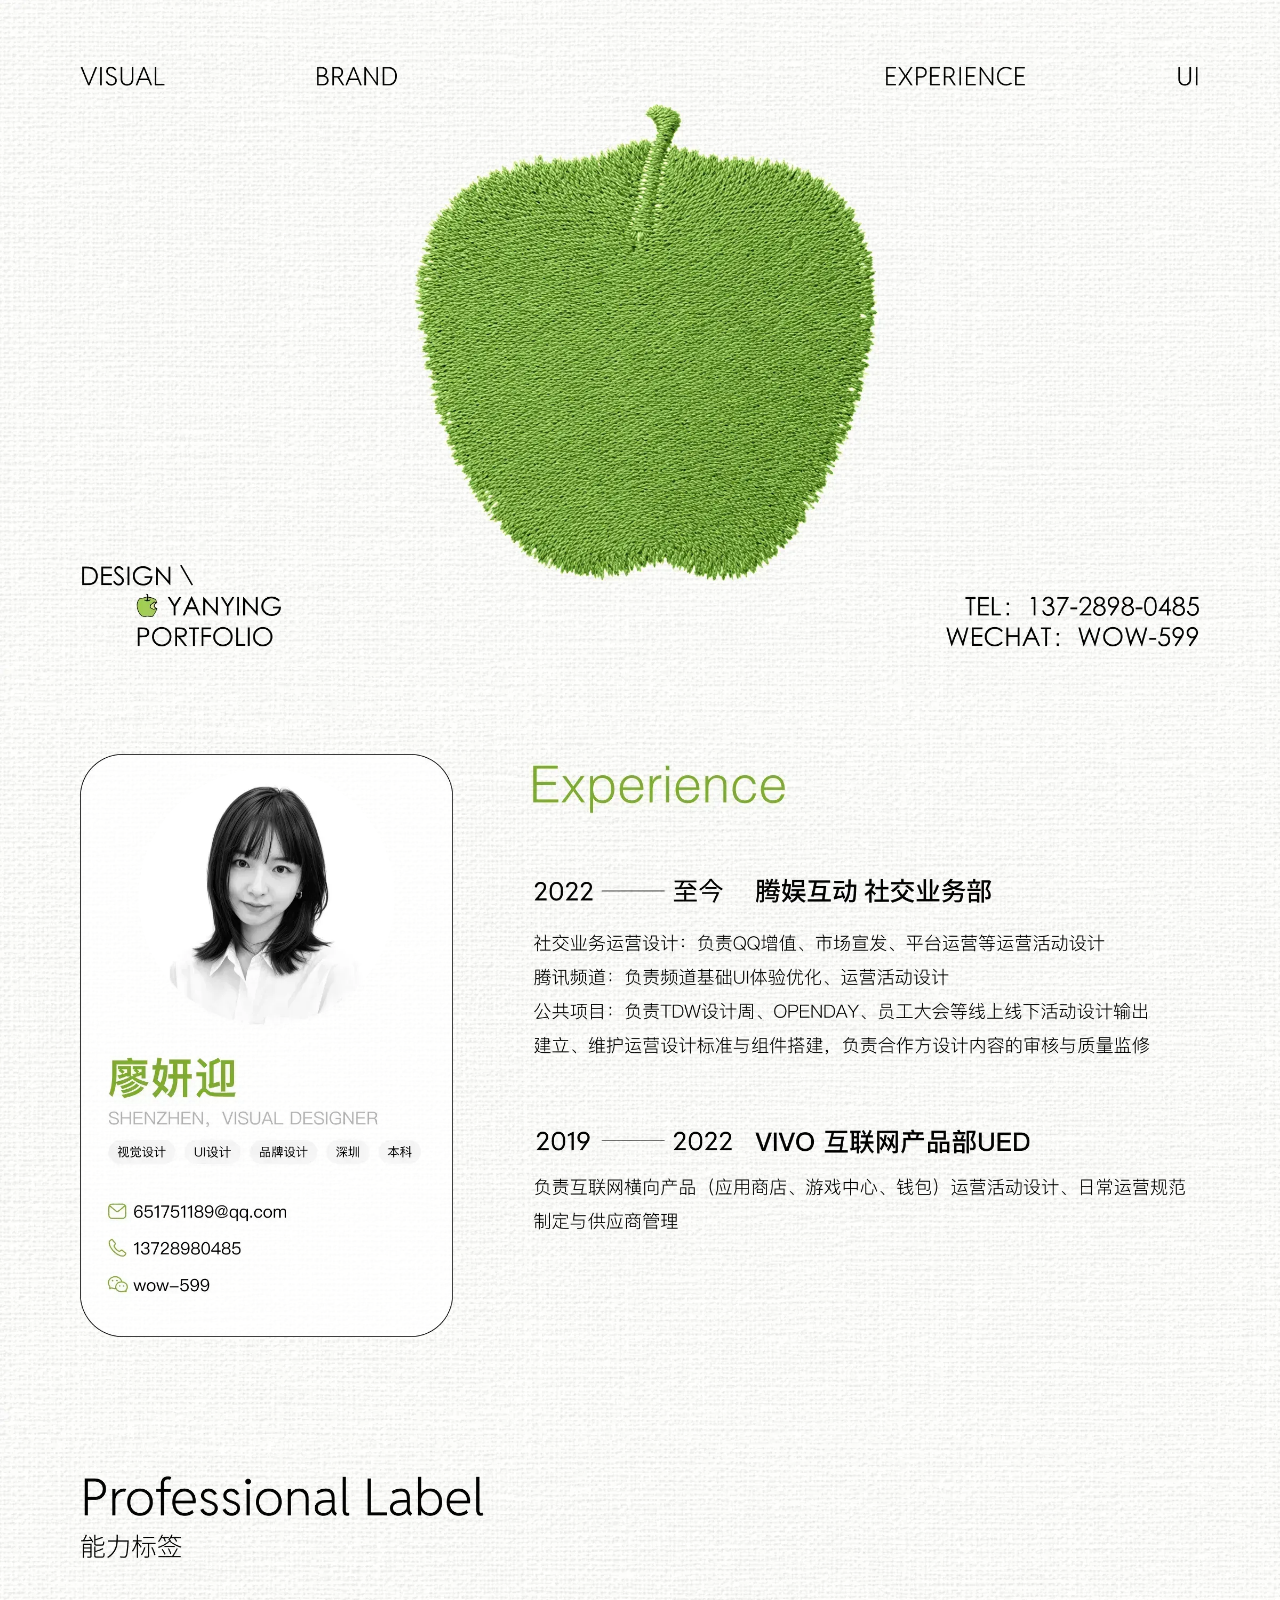
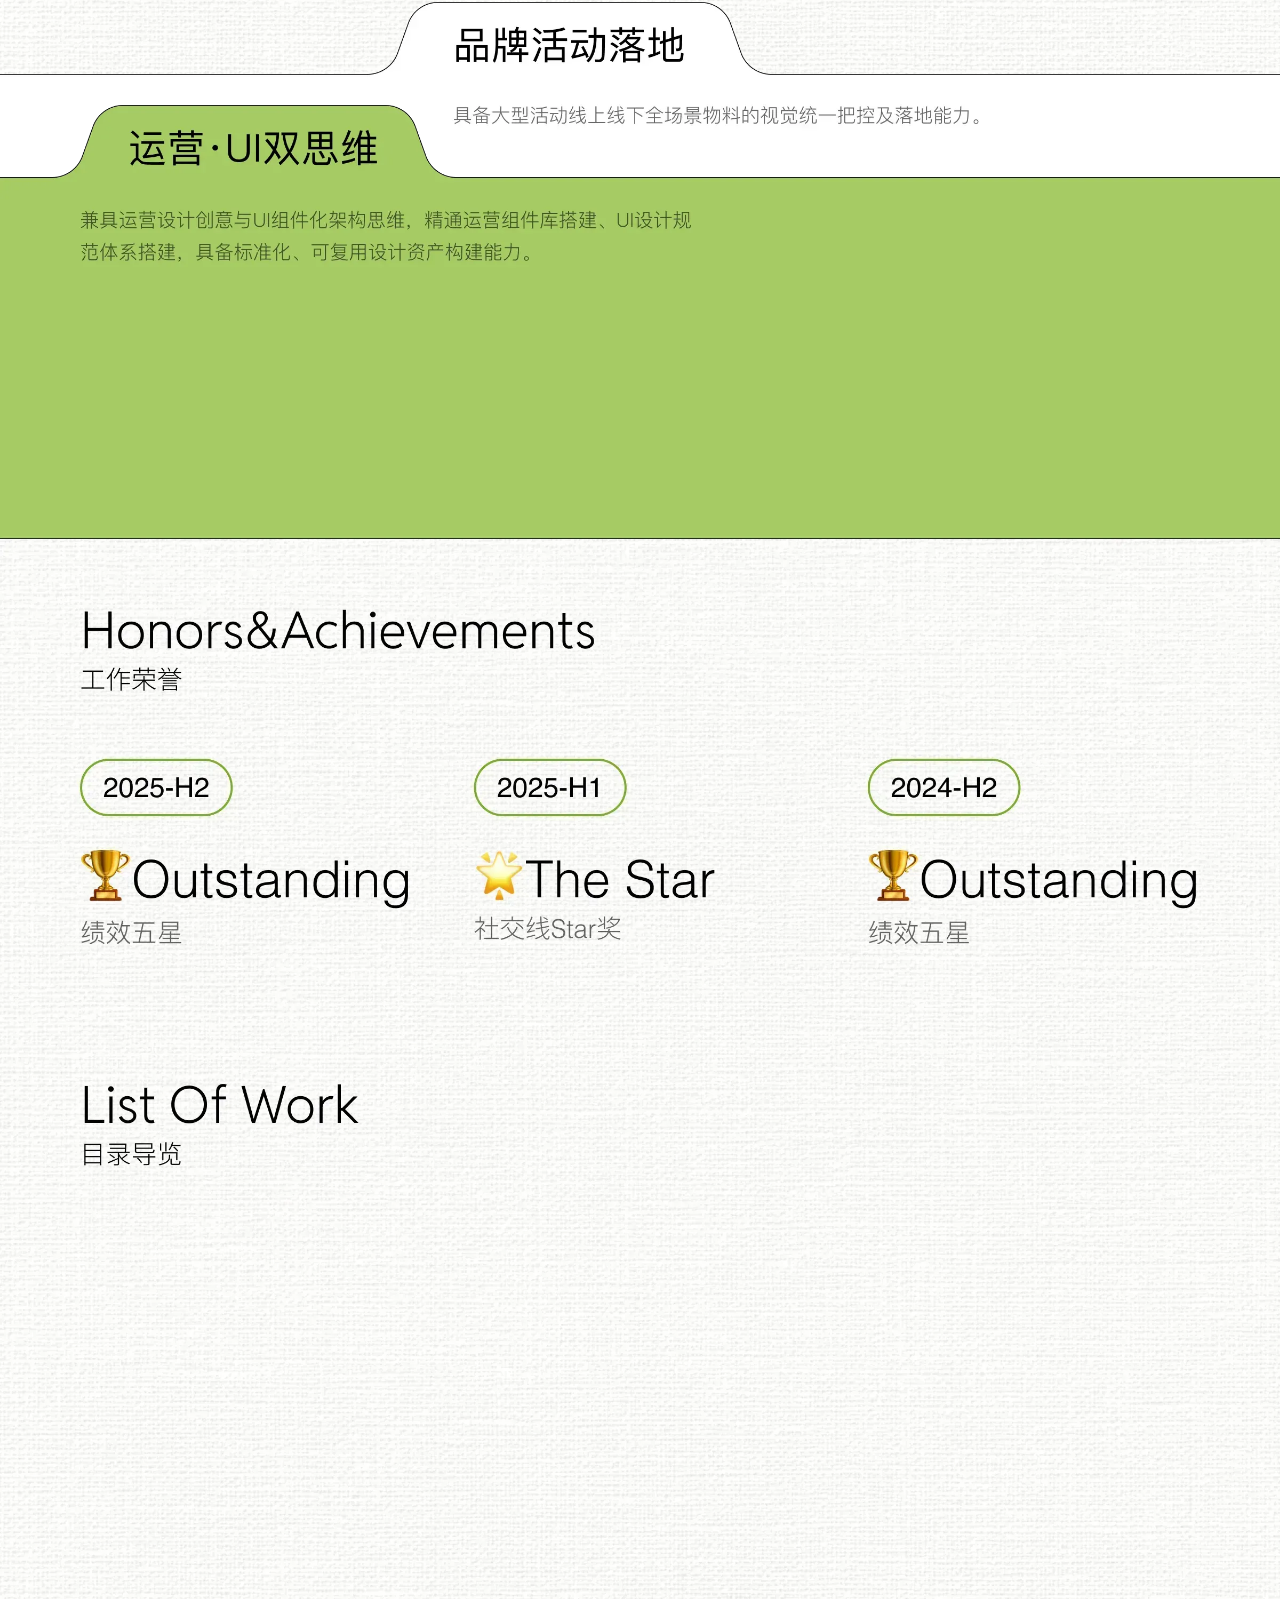
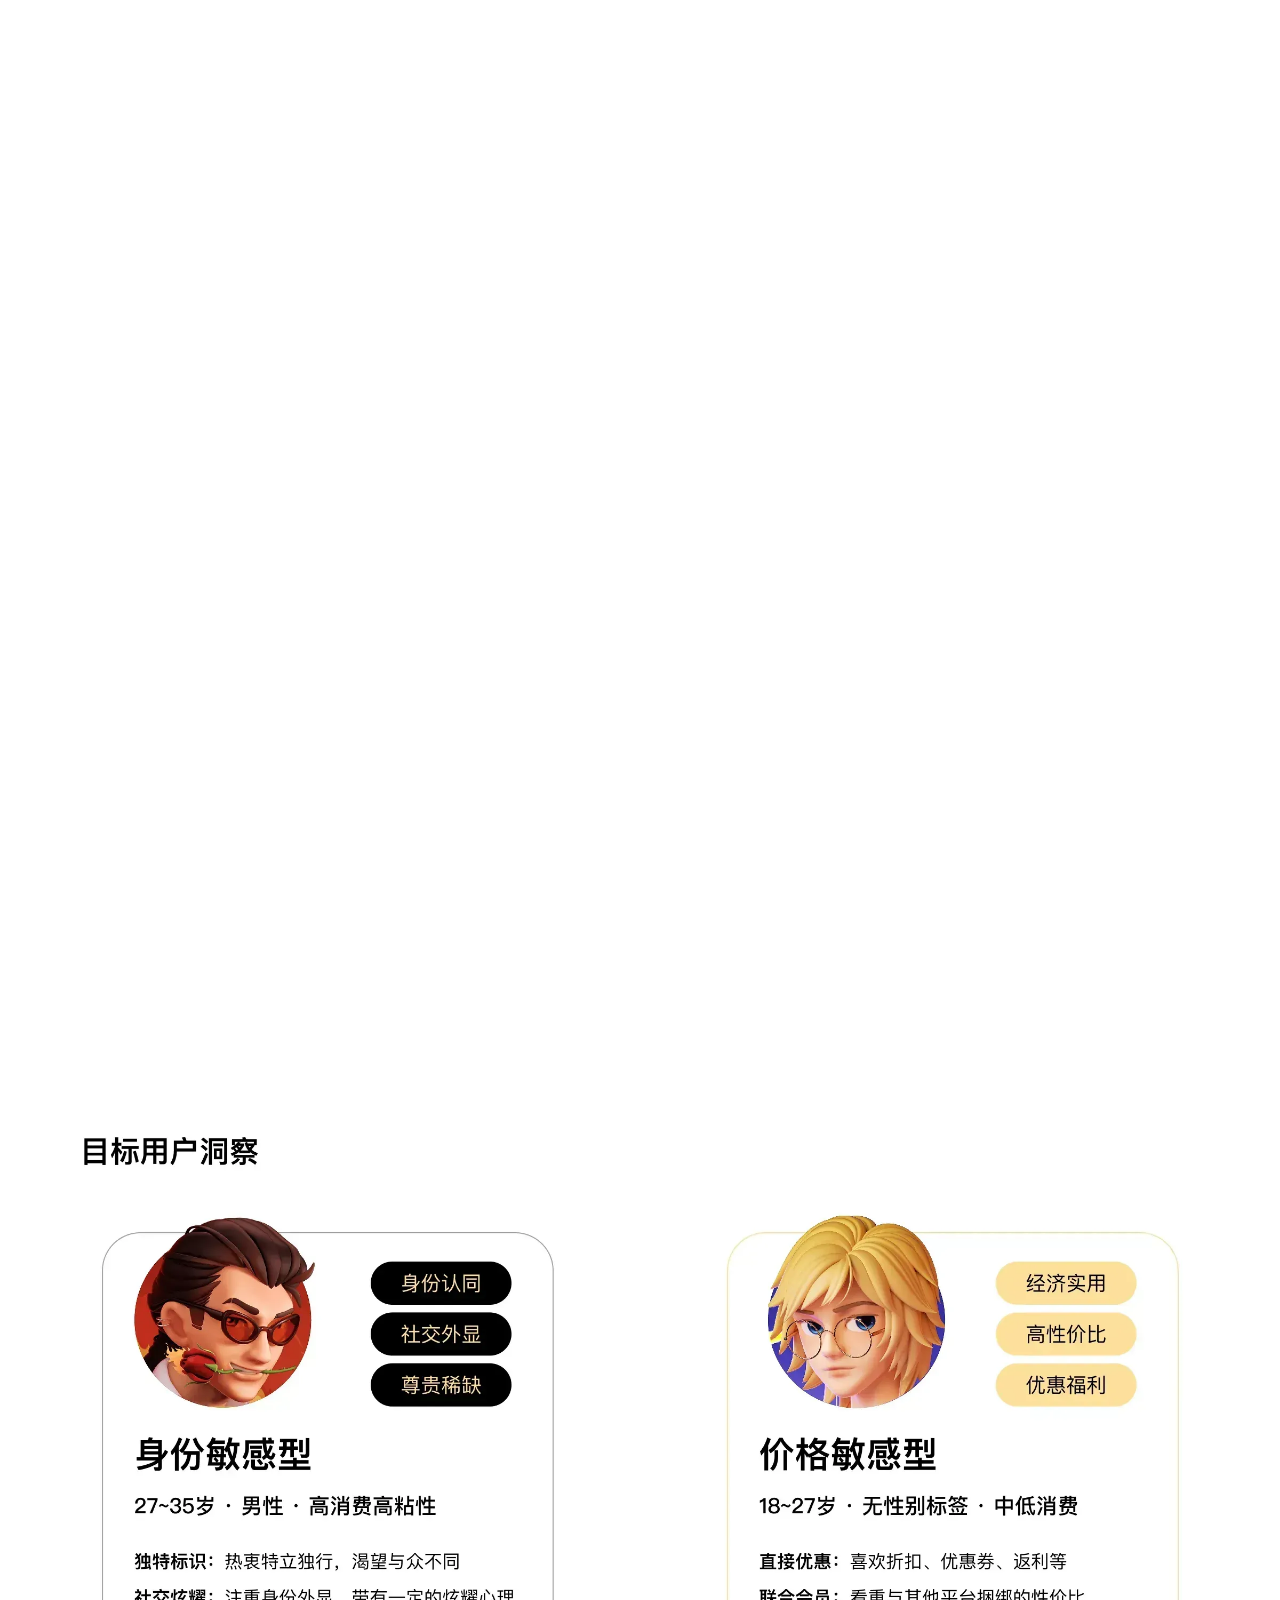
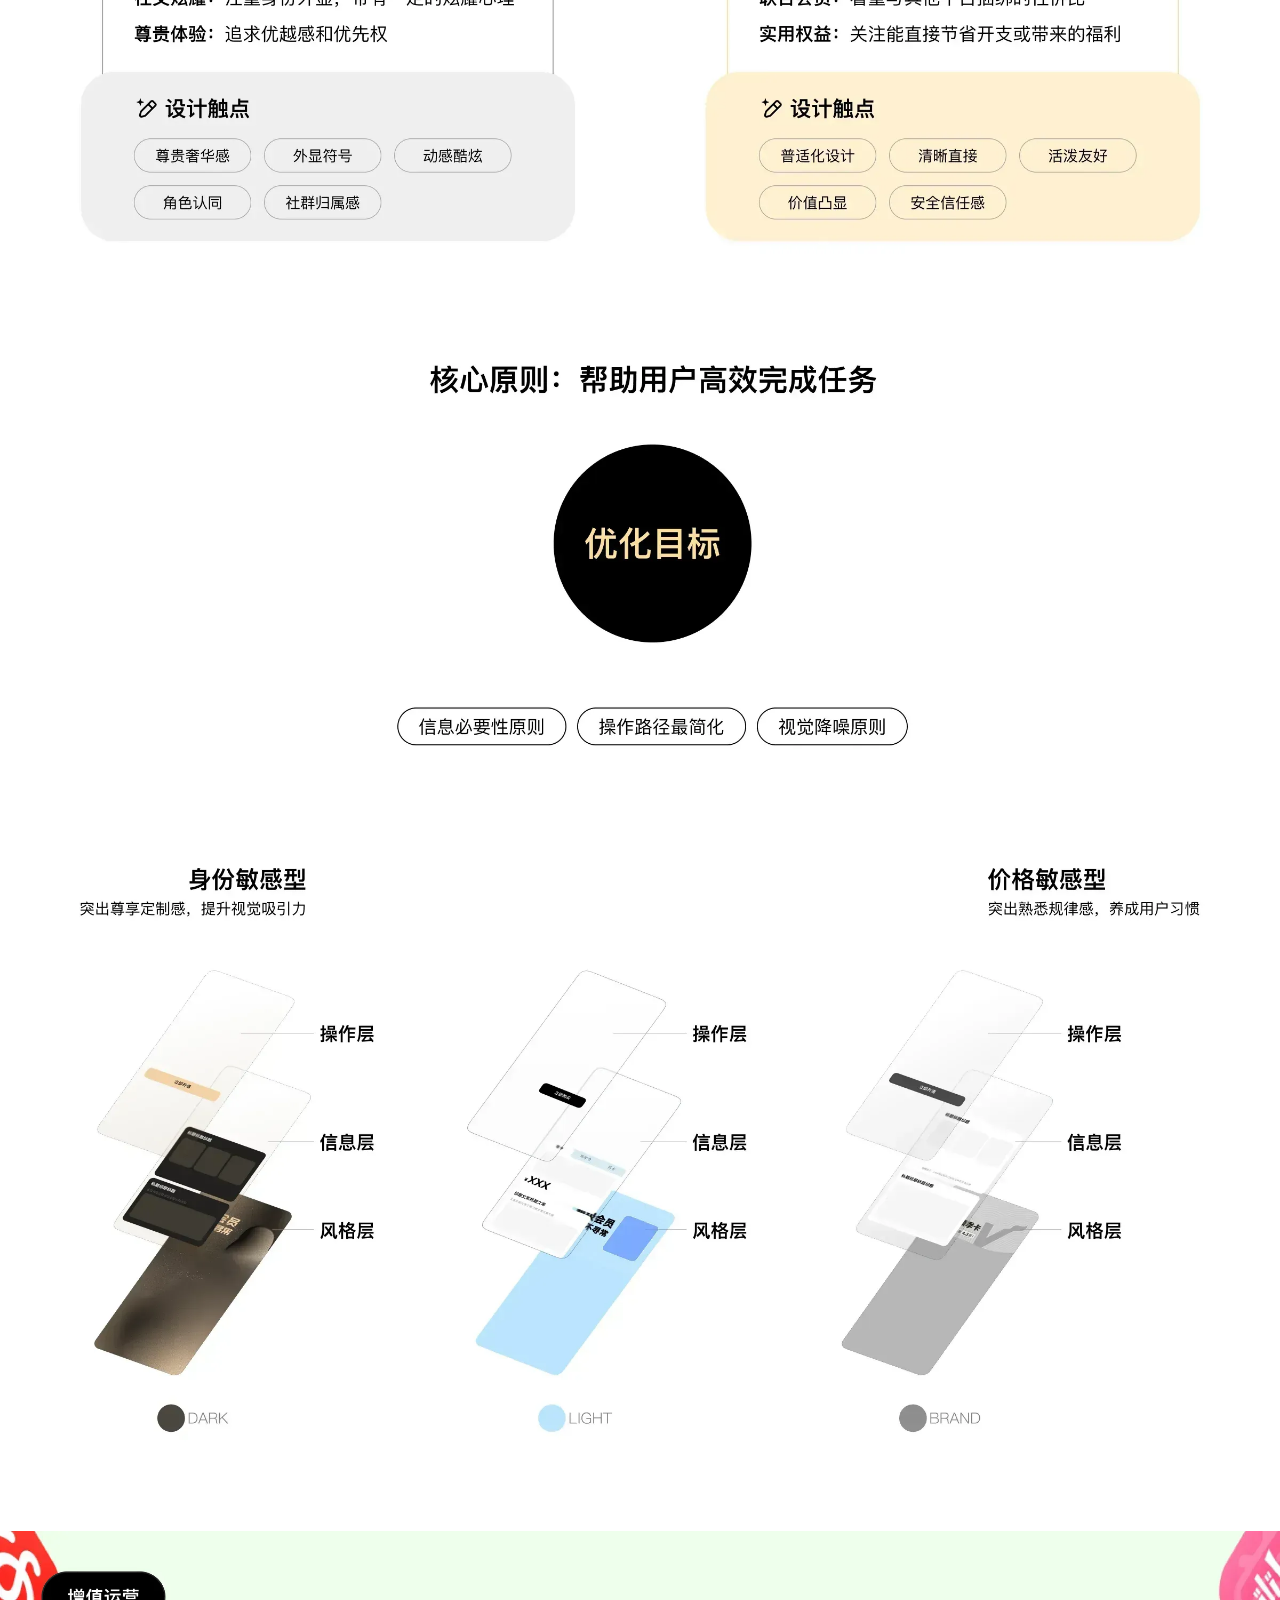
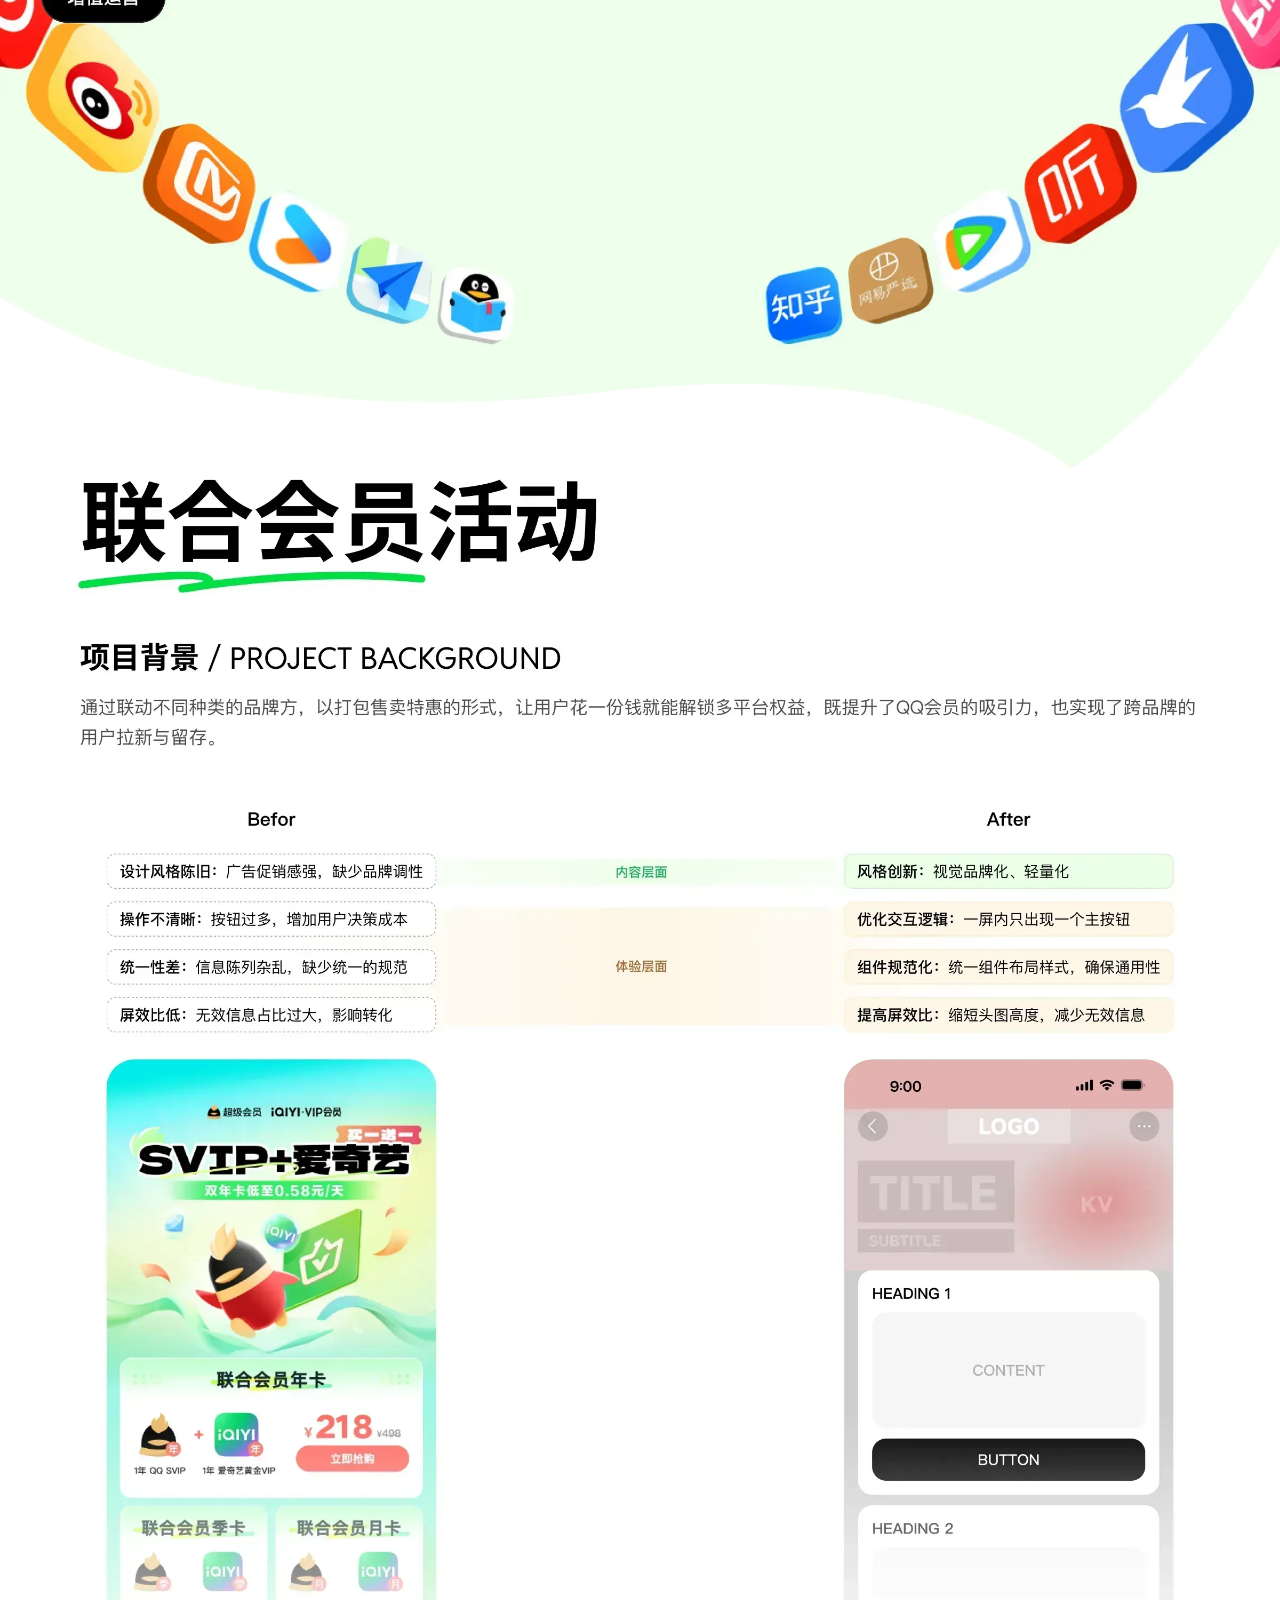
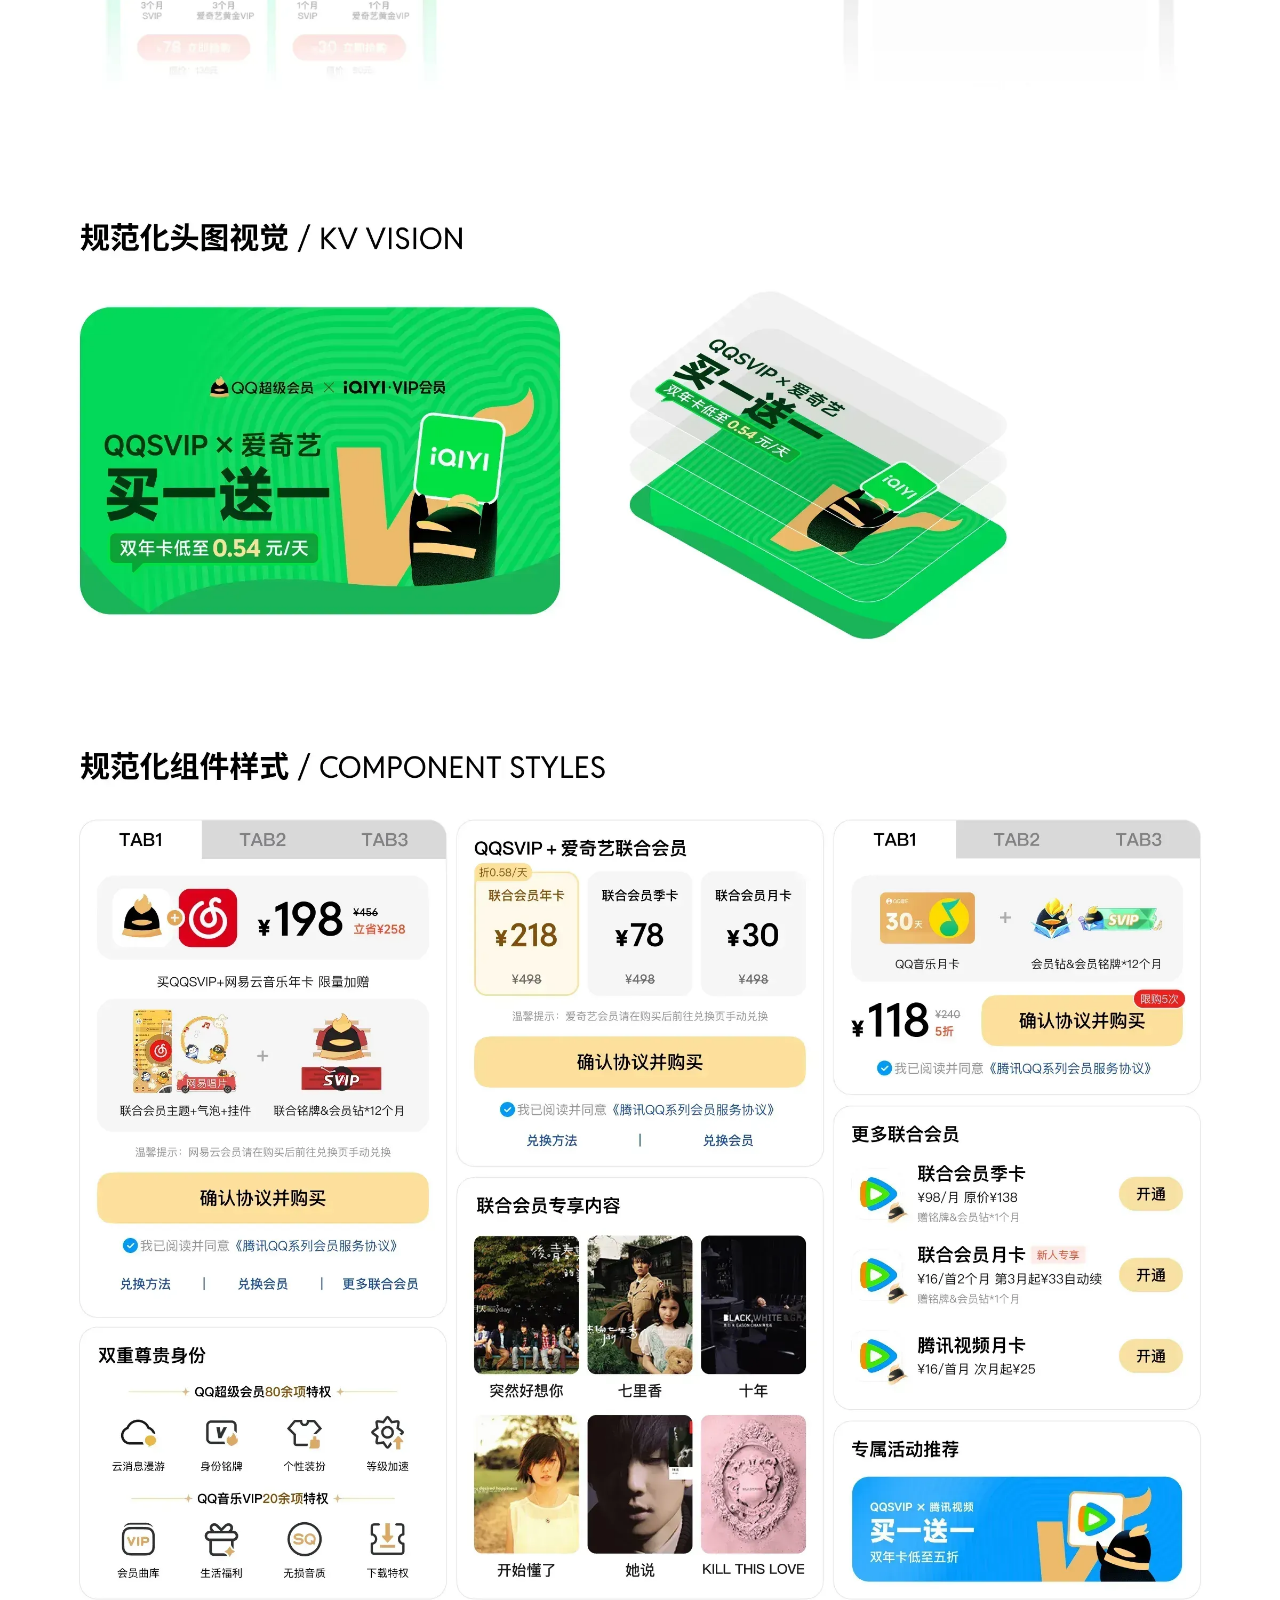
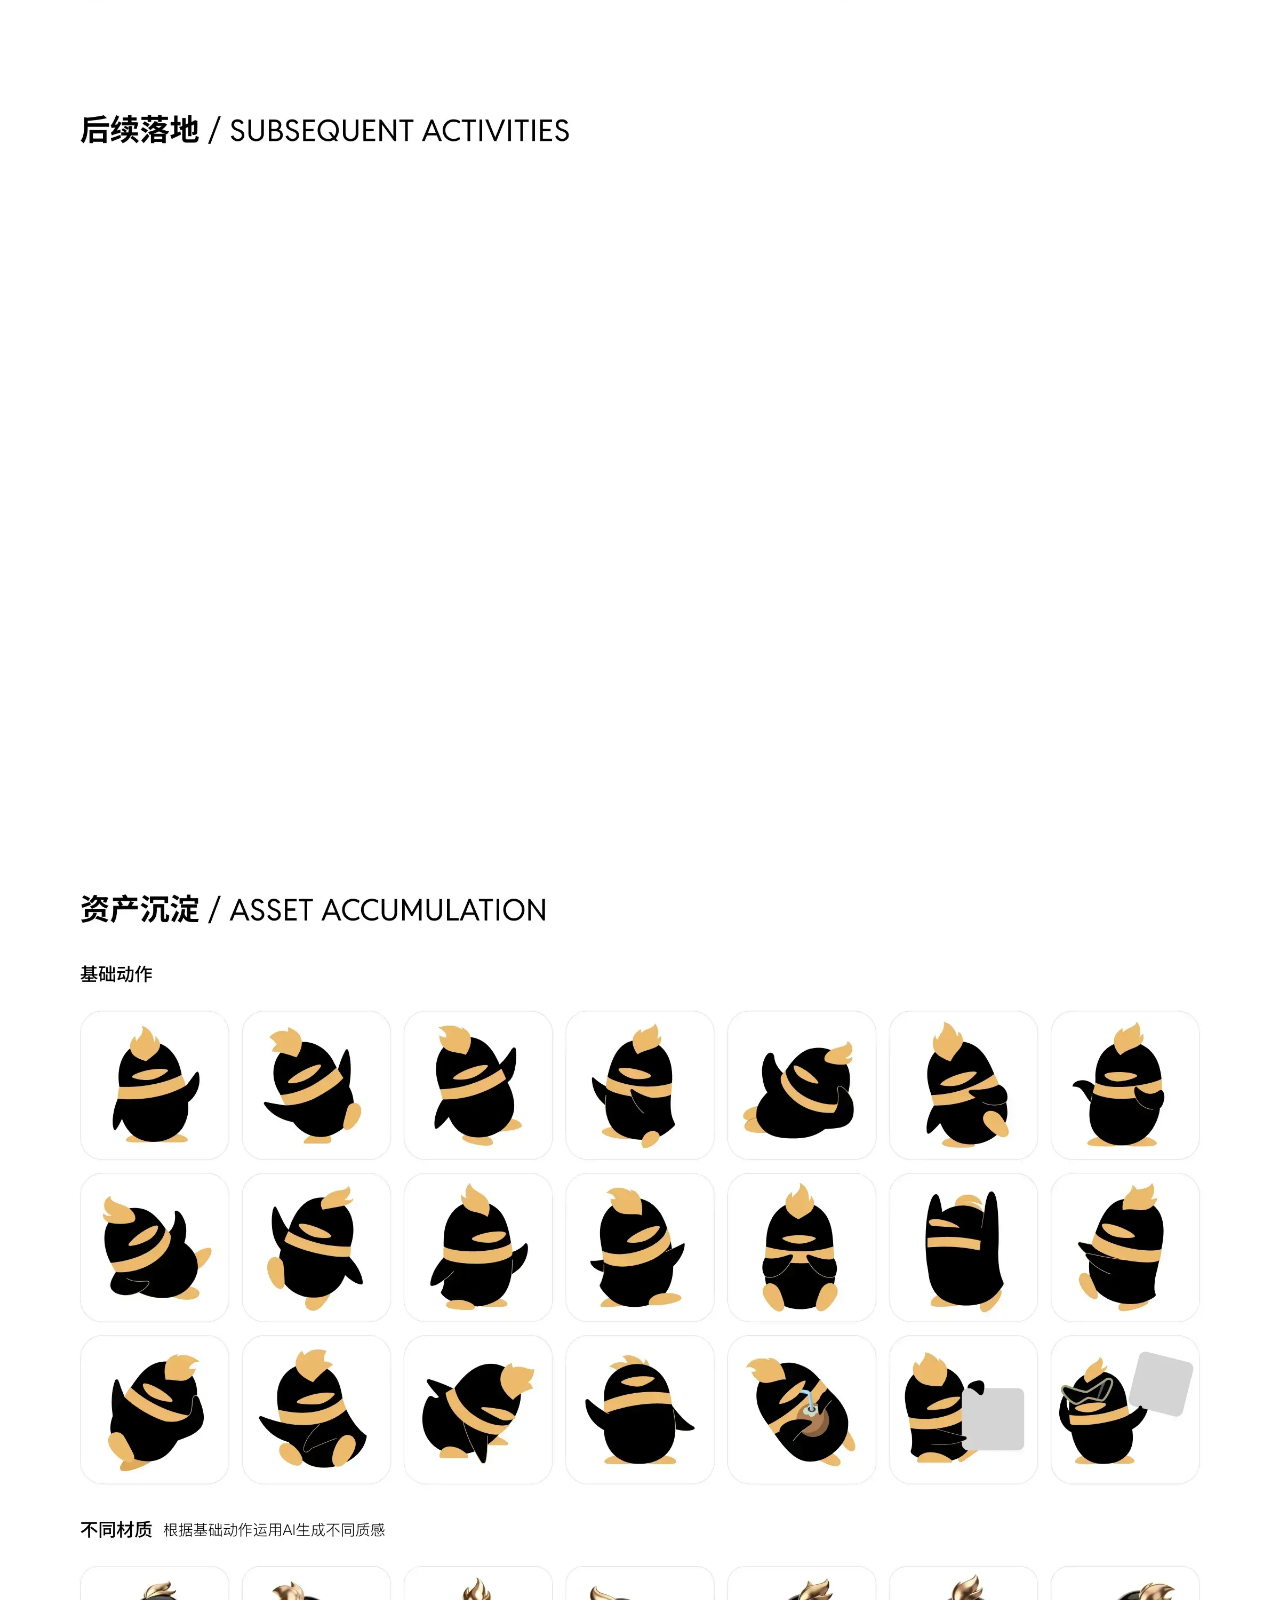
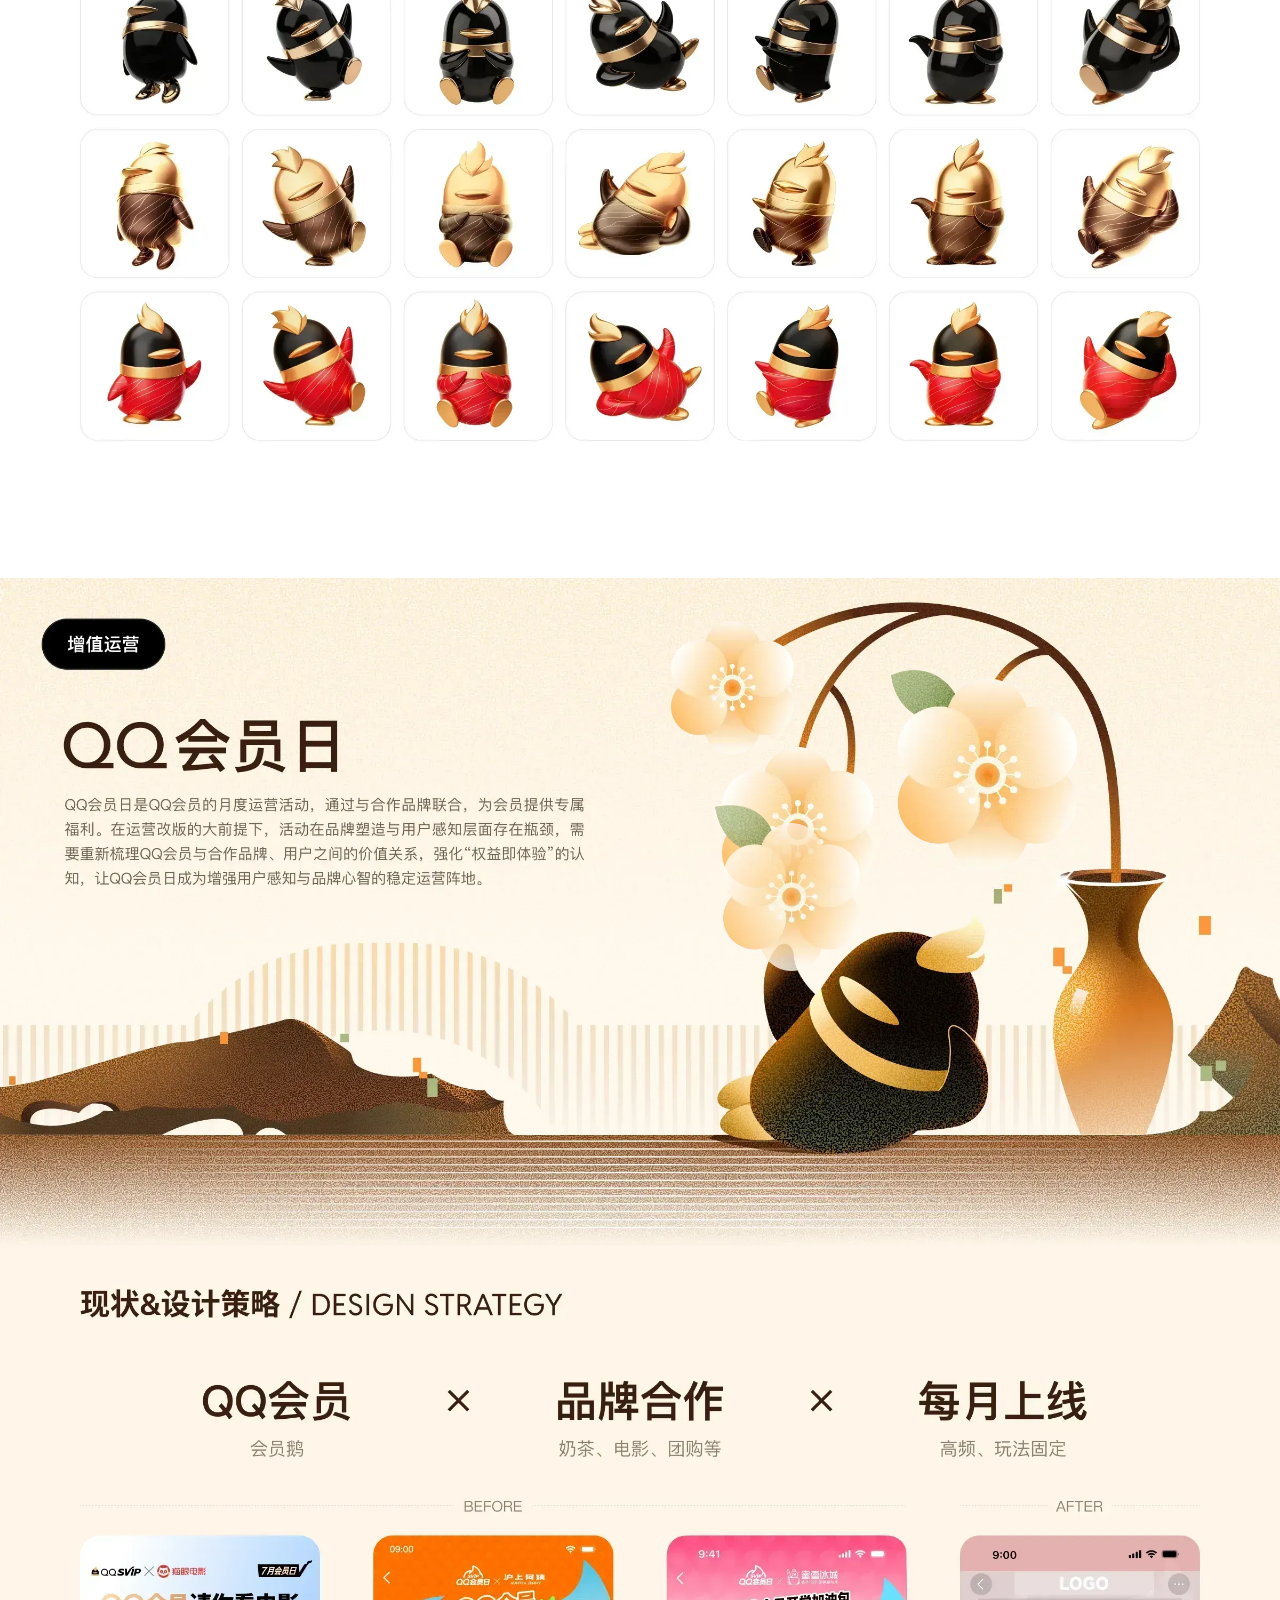
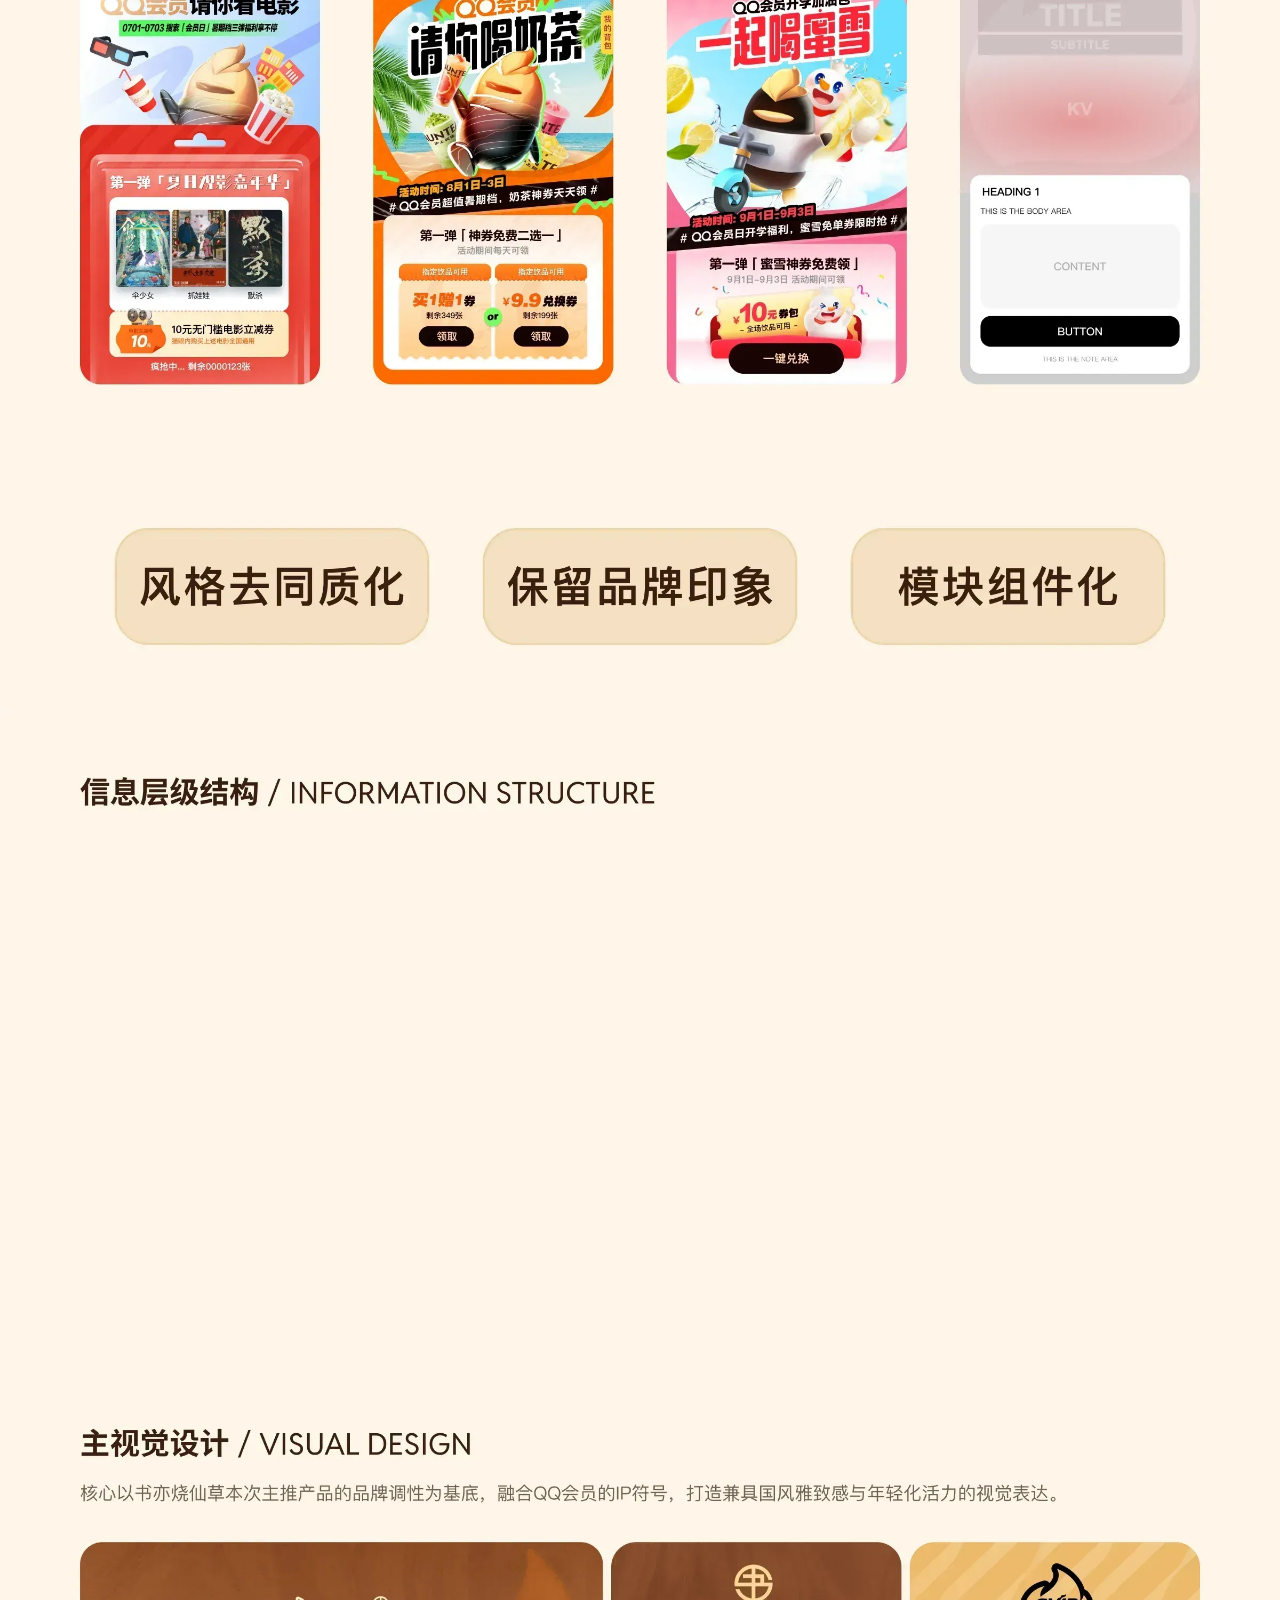
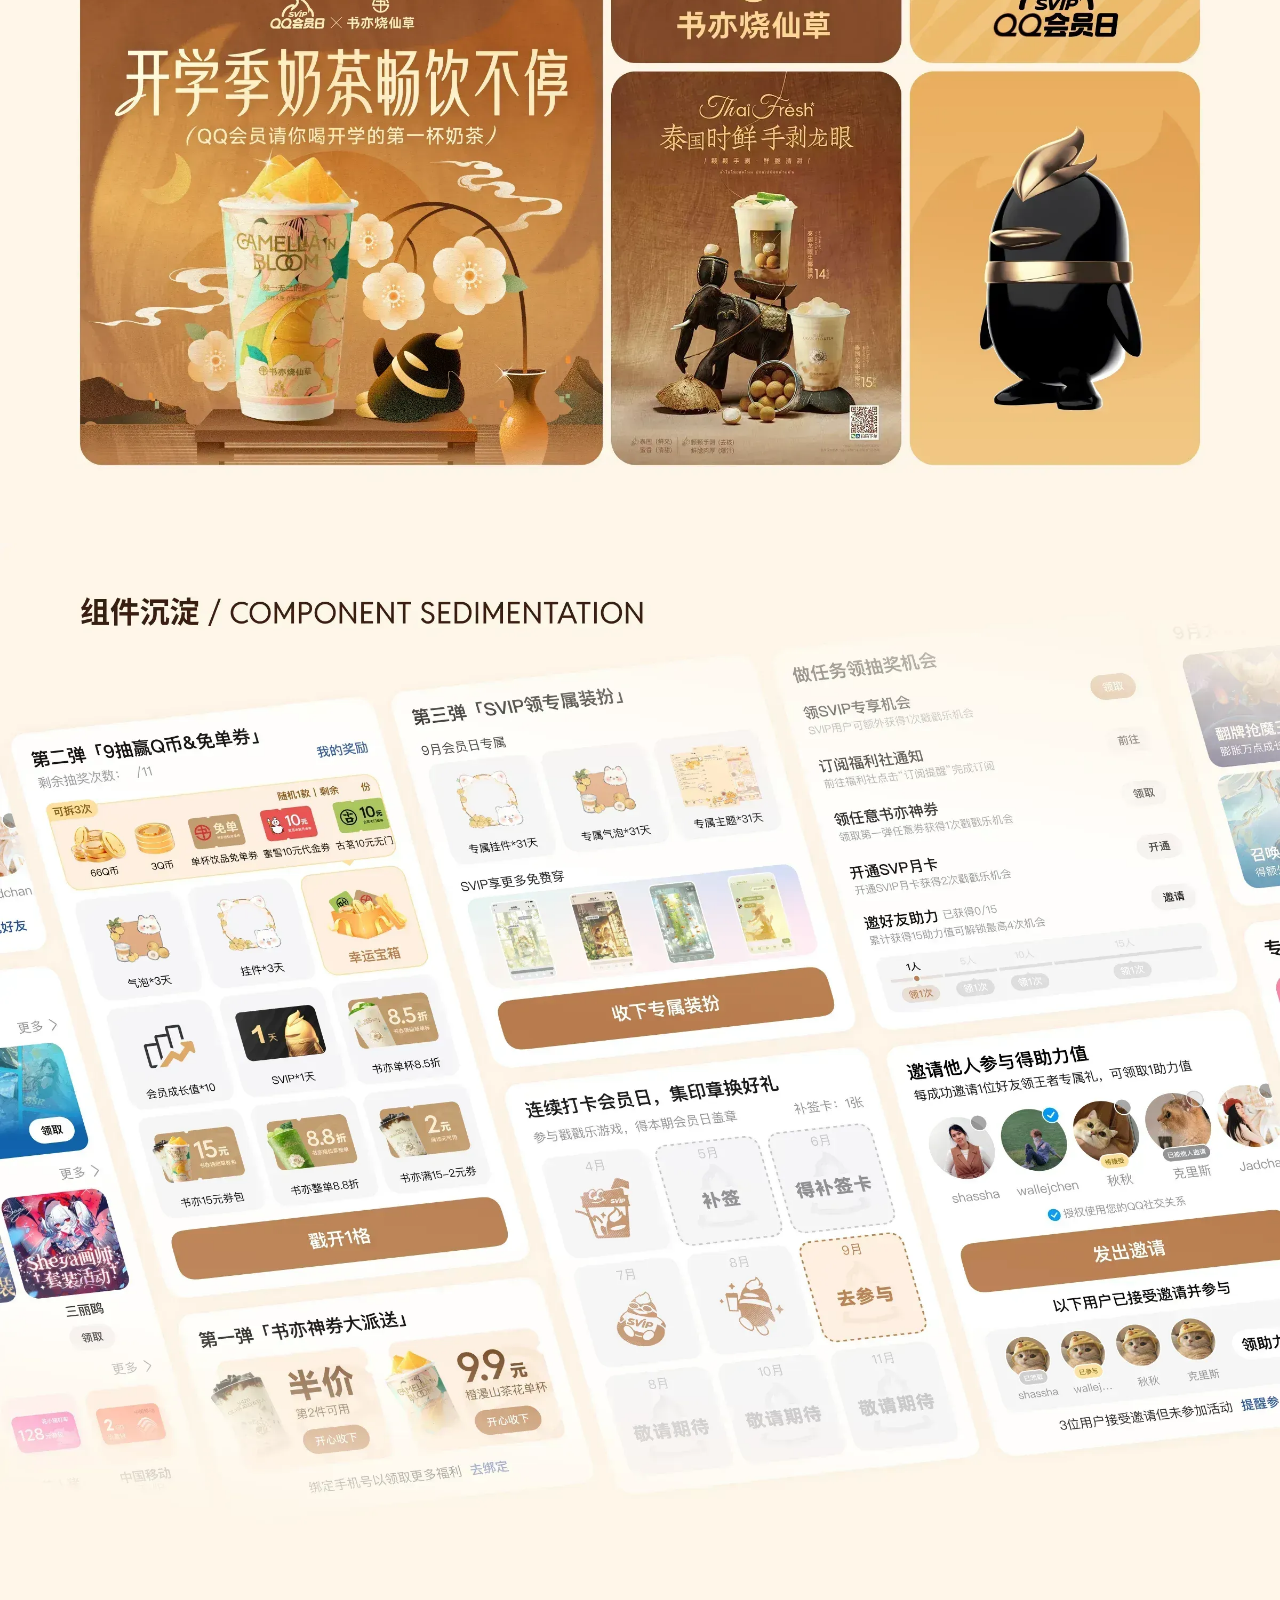
==== commit 017a2cdc: "perf: 深度压缩图片至质量80" ====
--- a/index.html
+++ b/index.html
@@ -4,8 +4,8 @@
     <meta charset="UTF-8">
     <meta name="viewport" content="width=device-width, initial-scale=1.0">
     <title>我的作品集</title>
-    <link rel="preload" href="assets/images/mobile/01.webp?v=58554" as="image" media="(max-width: 767px)">
-    <link rel="preload" href="assets/images/mobile/02.webp?v=58554" as="image" media="(max-width: 767px)">
+    <link rel="preload" href="assets/images/mobile/01.webp?v=58600" as="image" media="(max-width: 767px)">
+    <link rel="preload" href="assets/images/mobile/02.webp?v=58600" as="image" media="(max-width: 767px)">
     <link rel="stylesheet" href="styles/style.css?v=21">
 <style>
 .ar-container-1 { position: relative; width: 100%; padding-top: 51.9167%; }
@@ -75,23 +75,23 @@
         <!-- 第 1-4 页：大概率是封面及自我介绍部分 -->
         <div class="ar-container ar-container-1">
 <picture style="position: absolute; top: 0; left: 0; width: 100%; height: 100%;">
-  <source media="(max-width: 767px)" width="800" height="415" srcset="assets/images/mobile/01.webp?v=58554">
-  <img style="width: 100%; height: 100%; object-fit: fill;" decoding="async" fetchpriority="high" width="2400" height="1246" src="assets/images/01.webp?v=58554" alt="01" class="full-img fade-in ar-fix-1">
+  <source media="(max-width: 767px)" width="800" height="415" srcset="assets/images/mobile/01.webp?v=58600">
+  <img style="width: 100%; height: 100%; object-fit: fill;" decoding="async" fetchpriority="high" width="2400" height="1246" src="assets/images/01.webp?v=58600" alt="01" class="full-img fade-in ar-fix-1">
 </picture>
 </div>
         
         <div class="relative-container">
             <div class="ar-container ar-container-2">
 <picture style="position: absolute; top: 0; left: 0; width: 100%; height: 100%;">
-  <source media="(max-width: 767px)" width="800" height="464" srcset="assets/images/mobile/02.webp?v=58554">
-  <img style="width: 100%; height: 100%; object-fit: fill;" decoding="async" fetchpriority="high" width="2400" height="1393" src="assets/images/02.webp?v=58554" alt="02" class="full-img fade-in ar-fix-2">
+  <source media="(max-width: 767px)" width="800" height="464" srcset="assets/images/mobile/02.webp?v=58600">
+  <img style="width: 100%; height: 100%; object-fit: fill;" decoding="async" fetchpriority="high" width="2400" height="1393" src="assets/images/02.webp?v=58600" alt="02" class="full-img fade-in ar-fix-2">
 </picture>
 </div>
             <!-- Top: 167/1393 ≈ 11.9885%, Left: 150/2400 = 6.25%, Width: 700/2400 ≈ 29.1666% -->
             <div class="fade-in" style="position: absolute; top: 11.9885%; left: 6.25%; width: 29.1666%; z-index: 10;">
                 <picture >
-  <source media="(max-width: 767px)" width="700" height="1094" srcset="assets/images/mobile/02-资料卡.webp?v=58554">
-  <img decoding="async" width="700" height="1094" src="assets/images/02-资料卡.webp?v=58554" alt="02资料卡" class="hover-zoom-img ar-fix-3" style="width: 100%; height: auto; transform-origin: center;">
+  <source media="(max-width: 767px)" width="700" height="1094" srcset="assets/images/mobile/02-资料卡.webp?v=58600">
+  <img decoding="async" width="700" height="1094" src="assets/images/02-资料卡.webp?v=58600" alt="02资料卡" class="hover-zoom-img ar-fix-3" style="width: 100%; height: auto; transform-origin: center;">
 </picture>
             </div>
         </div>
@@ -101,8 +101,8 @@
             <!-- 底板 -->
             <div class="ar-container ar-container-3">
 <picture style="position: absolute; top: 0; left: 0; width: 100%; height: 100%;">
-  <source media="(max-width: 767px)" width="800" height="457" srcset="assets/images/mobile/02-1.webp?v=58554">
-  <img style="width: 100%; height: 100%; object-fit: fill;" decoding="async" width="2400" height="1371" src="assets/images/02-1.webp?v=58554" alt="02-1" class="full-img ar-fix-4">
+  <source media="(max-width: 767px)" width="800" height="457" srcset="assets/images/mobile/02-1.webp?v=58600">
+  <img style="width: 100%; height: 100%; object-fit: fill;" decoding="async" width="2400" height="1371" src="assets/images/02-1.webp?v=58600" alt="02-1" class="full-img ar-fix-4">
 </picture>
 </div>
             
@@ -110,18 +110,18 @@
             <div class="labels-wrapper" style="position: absolute; bottom: 0; left: 0; width: 100%; height: 100%; pointer-events: none;">
                 <!-- 下层 -->
                 <picture >
-  <source media="(max-width: 767px)" width="800" height="335" srcset="assets/images/mobile/下.webp?v=58554">
-  <img decoding="async" width="2400" height="1007" src="assets/images/下.webp?v=58554" alt="标签-下" class="full-img hover-lift-img ar-fix-5" style="position: absolute; bottom: 0; left: 0; z-index: 1;">
+  <source media="(max-width: 767px)" width="800" height="335" srcset="assets/images/mobile/下.webp?v=58600">
+  <img decoding="async" width="2400" height="1007" src="assets/images/下.webp?v=58600" alt="标签-下" class="full-img hover-lift-img ar-fix-5" style="position: absolute; bottom: 0; left: 0; z-index: 1;">
 </picture>
                 <!-- 中层 -->
                 <picture >
-  <source media="(max-width: 767px)" width="800" height="271" srcset="assets/images/mobile/中.webp?v=58554">
-  <img decoding="async" loading="lazy" width="2400" height="813" src="assets/images/中.webp?v=58554" alt="标签-中" class="full-img hover-lift-img ar-fix-6" style="position: absolute; bottom: 0; left: 0; z-index: 2;">
+  <source media="(max-width: 767px)" width="800" height="271" srcset="assets/images/mobile/中.webp?v=58600">
+  <img decoding="async" loading="lazy" width="2400" height="813" src="assets/images/中.webp?v=58600" alt="标签-中" class="full-img hover-lift-img ar-fix-6" style="position: absolute; bottom: 0; left: 0; z-index: 2;">
 </picture>
                 <!-- 上层 -->
                 <picture >
-  <source media="(max-width: 767px)" width="800" height="193" srcset="assets/images/mobile/上.webp?v=58554">
-  <img decoding="async" loading="lazy" width="2400" height="579" src="assets/images/上.webp?v=58554" alt="标签-上" class="full-img hover-lift-img ar-fix-7" style="position: absolute; bottom: -10px; left: 0; z-index: 3;">
+  <source media="(max-width: 767px)" width="800" height="193" srcset="assets/images/mobile/上.webp?v=58600">
+  <img decoding="async" loading="lazy" width="2400" height="579" src="assets/images/上.webp?v=58600" alt="标签-上" class="full-img hover-lift-img ar-fix-7" style="position: absolute; bottom: -10px; left: 0; z-index: 3;">
 </picture>
             </div>
         </div>
@@ -130,26 +130,26 @@
         <div class="relative-container">
             <div class="ar-container ar-container-4">
 <picture style="position: absolute; top: 0; left: 0; width: 100%; height: 100%;">
-  <source media="(max-width: 767px)" width="800" height="662" srcset="assets/images/mobile/03.webp?v=58554">
-  <img style="width: 100%; height: 100%; object-fit: fill;" decoding="async" loading="lazy" width="2400" height="1988" src="assets/images/03.webp?v=58554" alt="03" class="full-img fade-in ar-fix-8">
+  <source media="(max-width: 767px)" width="800" height="662" srcset="assets/images/mobile/03.webp?v=58600">
+  <img style="width: 100%; height: 100%; object-fit: fill;" decoding="async" loading="lazy" width="2400" height="1988" src="assets/images/03.webp?v=58600" alt="03" class="full-img fade-in ar-fix-8">
 </picture>
 </div>
             <div class="overlay-cards">
                 <picture class="interactive-card-picture">
-  <source media="(max-width: 767px)" width="560" height="478" srcset="assets/images/mobile/彩色文件夹01.webp?v=58554">
-  <img decoding="async" loading="lazy" fetchpriority="high" width="560" height="478" src="assets/images/彩色文件夹01.webp?v=58554" alt="彩色文件夹1" class="interactive-card fade-in ar-fix-9">
+  <source media="(max-width: 767px)" width="560" height="478" srcset="assets/images/mobile/彩色文件夹01.webp?v=58600">
+  <img decoding="async" loading="lazy" fetchpriority="high" width="560" height="478" src="assets/images/彩色文件夹01.webp?v=58600" alt="彩色文件夹1" class="interactive-card fade-in ar-fix-9">
 </picture>
                 <picture class="interactive-card-picture">
-  <source media="(max-width: 767px)" width="560" height="478" srcset="assets/images/mobile/彩色文件夹02.webp?v=58554">
-  <img decoding="async" loading="lazy" fetchpriority="high" width="560" height="478" src="assets/images/彩色文件夹02.webp?v=58554" alt="彩色文件夹2" class="interactive-card fade-in ar-fix-10" data-target="slice-04">
+  <source media="(max-width: 767px)" width="560" height="478" srcset="assets/images/mobile/彩色文件夹02.webp?v=58600">
+  <img decoding="async" loading="lazy" fetchpriority="high" width="560" height="478" src="assets/images/彩色文件夹02.webp?v=58600" alt="彩色文件夹2" class="interactive-card fade-in ar-fix-10" data-target="slice-04">
 </picture>
                 <picture class="interactive-card-picture">
-  <source media="(max-width: 767px)" width="561" height="478" srcset="assets/images/mobile/彩色文件夹03.webp?v=58554">
-  <img decoding="async" loading="lazy" width="561" height="478" src="assets/images/彩色文件夹03.webp?v=58554" alt="彩色文件夹3" class="interactive-card fade-in ar-fix-11" data-target="slice-014">
+  <source media="(max-width: 767px)" width="561" height="478" srcset="assets/images/mobile/彩色文件夹03.webp?v=58600">
+  <img decoding="async" loading="lazy" width="561" height="478" src="assets/images/彩色文件夹03.webp?v=58600" alt="彩色文件夹3" class="interactive-card fade-in ar-fix-11" data-target="slice-014">
 </picture>
                 <picture class="interactive-card-picture">
-  <source media="(max-width: 767px)" width="560" height="478" srcset="assets/images/mobile/彩色文件夹04.webp?v=58554">
-  <img decoding="async" loading="lazy" width="560" height="478" src="assets/images/彩色文件夹04.webp?v=58554" alt="彩色文件夹4" class="interactive-card fade-in ar-fix-12" data-target="slice-020">
+  <source media="(max-width: 767px)" width="560" height="478" srcset="assets/images/mobile/彩色文件夹04.webp?v=58600">
+  <img decoding="async" loading="lazy" width="560" height="478" src="assets/images/彩色文件夹04.webp?v=58600" alt="彩色文件夹4" class="interactive-card fade-in ar-fix-12" data-target="slice-020">
 </picture>
             </div>
         </div>
@@ -158,16 +158,16 @@
             <!-- 底层：04-底板 -->
             <div class="ar-container ar-container-5">
 <picture style="position: absolute; top: 0; left: 0; width: 100%; height: 100%;">
-  <source media="(max-width: 767px)" width="800" height="674" srcset="assets/images/mobile/04.webp?v=58554">
-  <img style="width: 100%; height: 100%; object-fit: fill;" decoding="async" loading="lazy" width="2400" height="2022" src="assets/images/04.webp?v=58554" alt="04" class="full-img ar-fix-13">
+  <source media="(max-width: 767px)" width="800" height="674" srcset="assets/images/mobile/04.webp?v=58600">
+  <img style="width: 100%; height: 100%; object-fit: fill;" decoding="async" loading="lazy" width="2400" height="2022" src="assets/images/04.webp?v=58600" alt="04" class="full-img ar-fix-13">
 </picture>
 </div>
             
             <!-- 顶层：箭头动效 -->
             <div class="arrow-wrapper" style="position: absolute; top: 0; left: 0; width: 100%; text-align: center; z-index: 10; pointer-events: none;">
                 <picture >
-  <source media="(max-width: 767px)" width="800" height="674" srcset="assets/images/mobile/04-箭头.webp?v=58554">
-  <img decoding="async" loading="lazy" width="2400" height="2022" src="assets/images/04-箭头.webp?v=58554" alt="箭头" class="animated-arrow ar-fix-14" style="margin: 0 auto; max-width: 100%;">
+  <source media="(max-width: 767px)" width="800" height="674" srcset="assets/images/mobile/04-箭头.webp?v=58600">
+  <img decoding="async" loading="lazy" width="2400" height="2022" src="assets/images/04-箭头.webp?v=58600" alt="箭头" class="animated-arrow ar-fix-14" style="margin: 0 auto; max-width: 100%;">
 </picture>
             </div>
         </div>
@@ -175,29 +175,29 @@
         <div class="relative-container fade-in">
             <div class="ar-container ar-container-6">
 <picture style="position: absolute; top: 0; left: 0; width: 100%; height: 100%;">
-  <source media="(max-width: 767px)" width="800" height="1283" srcset="assets/images/mobile/05.webp?v=58554">
-  <img style="width: 100%; height: 100%; object-fit: fill;" decoding="async" loading="lazy" width="2400" height="3851" src="assets/images/05.webp?v=58554" alt="05" class="full-img ar-fix-15">
+  <source media="(max-width: 767px)" width="800" height="1283" srcset="assets/images/mobile/05.webp?v=58600">
+  <img style="width: 100%; height: 100%; object-fit: fill;" decoding="async" loading="lazy" width="2400" height="3851" src="assets/images/05.webp?v=58600" alt="05" class="full-img ar-fix-15">
 </picture>
 </div>
             <!-- 1691px / 3851px ≈ 43.9106% -->
             <div class="charts-wrapper fade-in" style="position: absolute; top: 43.9106%; left: 0; width: 100%;">
                 <!-- 左侧距页面 150px (150/2400 = 6.25%)，保持图表自身宽度比例 (1077/2400 = 44.875%) -->
                 <picture >
-  <source media="(max-width: 767px)" width="800" height="459" srcset="assets/images/mobile/05-图表1.webp?v=58554">
-  <img decoding="async" loading="lazy" width="1077" height="619" src="assets/images/05-图表1.webp?v=58554" alt="图表1" class="chart-reveal-left ar-fix-16" style="position: absolute; left: 6.25%; top: 0; width: 44.875%; height: auto;">
+  <source media="(max-width: 767px)" width="800" height="459" srcset="assets/images/mobile/05-图表1.webp?v=58600">
+  <img decoding="async" loading="lazy" width="1077" height="619" src="assets/images/05-图表1.webp?v=58600" alt="图表1" class="chart-reveal-left ar-fix-16" style="position: absolute; left: 6.25%; top: 0; width: 44.875%; height: auto;">
 </picture>
                 <!-- 右侧距页面 150px (150/2400 = 6.25%)，保持图表自身宽度比例 (1075/2400 = 44.7916%) -->
                 <picture >
-  <source media="(max-width: 767px)" width="800" height="460" srcset="assets/images/mobile/05-图表2.webp?v=58554">
-  <img decoding="async" loading="lazy" width="1075" height="619" src="assets/images/05-图表2.webp?v=58554" alt="图表2" class="chart-reveal-right ar-fix-17" style="position: absolute; right: 6.25%; top: 0; width: 44.7916%; height: auto; animation-delay: 0.2s;">
+  <source media="(max-width: 767px)" width="800" height="460" srcset="assets/images/mobile/05-图表2.webp?v=58600">
+  <img decoding="async" loading="lazy" width="1075" height="619" src="assets/images/05-图表2.webp?v=58600" alt="图表2" class="chart-reveal-right ar-fix-17" style="position: absolute; right: 6.25%; top: 0; width: 44.7916%; height: auto; animation-delay: 0.2s;">
 </picture>
             </div>
             <!-- 2609px / 3851px ≈ 67.7486% -->
             <div class="chart3-wrapper fade-in" style="position: absolute; top: 67.7486%; left: 0; width: 100%; text-align: center;">
                 <!-- 1222px / 2400px ≈ 50.9166% -->
                 <picture >
-  <source media="(max-width: 767px)" width="800" height="54" srcset="assets/images/mobile/05-图表3.webp?v=58554">
-  <img decoding="async" loading="lazy" width="1222" height="84" src="assets/images/05-图表3.webp?v=58554" alt="图表3" class="chart-reveal-right ar-fix-18" style="display: inline-block; width: 50.9166%; height: auto;">
+  <source media="(max-width: 767px)" width="800" height="54" srcset="assets/images/mobile/05-图表3.webp?v=58600">
+  <img decoding="async" loading="lazy" width="1222" height="84" src="assets/images/05-图表3.webp?v=58600" alt="图表3" class="chart-reveal-right ar-fix-18" style="display: inline-block; width: 50.9166%; height: auto;">
 </picture>
             </div>
         </div>
@@ -205,67 +205,67 @@
             <!-- 底层：06-底板 -->
             <div class="ar-container ar-container-7">
 <picture style="position: absolute; top: 0; left: 0; width: 100%; height: 100%;">
-  <source media="(max-width: 767px)" width="800" height="1145" srcset="assets/images/mobile/06-底板.webp?v=58554">
-  <img style="width: 100%; height: 100%; object-fit: fill;" decoding="async" loading="lazy" width="2400" height="3436" src="assets/images/06-底板.webp?v=58554" alt="06底板" class="full-img ar-fix-19">
+  <source media="(max-width: 767px)" width="800" height="1145" srcset="assets/images/mobile/06-底板.webp?v=58600">
+  <img style="width: 100%; height: 100%; object-fit: fill;" decoding="async" loading="lazy" width="2400" height="3436" src="assets/images/06-底板.webp?v=58600" alt="06底板" class="full-img ar-fix-19">
 </picture>
 </div>
             
             <!-- 中层：企鹅动效 -->
             <div class="penguin-wrapper" style="top: 0; left: 0; width: 100%; text-align: center; z-index: 5;">
                 <picture >
-  <source media="(max-width: 767px)" width="800" height="374" srcset="assets/images/mobile/企鹅单独切图.webp?v=58554">
-  <img decoding="async" loading="lazy" width="2400" height="1122" src="assets/images/企鹅单独切图.webp?v=58554" alt="企鹅" class="floating-penguin ar-fix-20" style="margin: 0 auto; max-width: 100%;">
+  <source media="(max-width: 767px)" width="800" height="374" srcset="assets/images/mobile/企鹅单独切图.webp?v=58600">
+  <img decoding="async" loading="lazy" width="2400" height="1122" src="assets/images/企鹅单独切图.webp?v=58600" alt="企鹅" class="floating-penguin ar-fix-20" style="margin: 0 auto; max-width: 100%;">
 </picture>
             </div>
             
             <!-- 顶层：06-文字遮挡层 -->
             <picture >
-  <source media="(max-width: 767px)" width="800" height="1145" srcset="assets/images/mobile/06-文字.webp?v=58554">
-  <img decoding="async" loading="lazy" width="2400" height="3436" src="assets/images/06-文字.webp?v=58554" alt="06文字" class="full-img ar-fix-21" style="position: absolute; top: 0; left: 0; z-index: 20; pointer-events: none;">
+  <source media="(max-width: 767px)" width="800" height="1145" srcset="assets/images/mobile/06-文字.webp?v=58600">
+  <img decoding="async" loading="lazy" width="2400" height="3436" src="assets/images/06-文字.webp?v=58600" alt="06文字" class="full-img ar-fix-21" style="position: absolute; top: 0; left: 0; z-index: 20; pointer-events: none;">
 </picture>
         </div>
         <div class="relative-container">
             <div class="ar-container ar-container-8">
 <picture style="position: absolute; top: 0; left: 0; width: 100%; height: 100%;">
-  <source media="(max-width: 767px)" width="800" height="1418" srcset="assets/images/mobile/07.webp?v=58554">
-  <img style="width: 100%; height: 100%; object-fit: fill;" decoding="async" loading="lazy" width="2400" height="4255" src="assets/images/07.webp?v=58554" alt="07" class="full-img fade-in ar-fix-22">
+  <source media="(max-width: 767px)" width="800" height="1418" srcset="assets/images/mobile/07.webp?v=58600">
+  <img style="width: 100%; height: 100%; object-fit: fill;" decoding="async" loading="lazy" width="2400" height="4255" src="assets/images/07.webp?v=58600" alt="07" class="full-img fade-in ar-fix-22">
 </picture>
 </div>
             
             <div class="text-h5-wrapper fade-in" style="position: absolute; top: 6.6745%; right: 6.25%; width: 28.5416%;">
                 <picture >
-  <source media="(max-width: 767px)" width="685" height="556" srcset="assets/images/mobile/07-h5-文字.webp?v=58554">
-  <img decoding="async" loading="lazy" width="685" height="556" src="assets/images/07-h5-文字.webp?v=58554" alt="07文字" class="chart-reveal-right ar-fix-23" style="width: 100%; height: auto; animation-delay: 0.3s;">
+  <source media="(max-width: 767px)" width="685" height="556" srcset="assets/images/mobile/07-h5-文字.webp?v=58600">
+  <img decoding="async" loading="lazy" width="685" height="556" src="assets/images/07-h5-文字.webp?v=58600" alt="07文字" class="chart-reveal-right ar-fix-23" style="width: 100%; height: auto; animation-delay: 0.3s;">
 </picture>
             </div>
             
             <div class="h5-cards-wrapper">
                 <picture class="h5-card-picture">
-  <source media="(max-width: 767px)" width="500" height="1083" srcset="assets/images/mobile/h5-1.webp?v=58554">
-  <img decoding="async" loading="lazy" width="500" height="1083" src="assets/images/h5-1.webp?v=58554" alt="h5-1" class="h5-card fade-in ar-fix-24">
+  <source media="(max-width: 767px)" width="500" height="1083" srcset="assets/images/mobile/h5-1.webp?v=58600">
+  <img decoding="async" loading="lazy" width="500" height="1083" src="assets/images/h5-1.webp?v=58600" alt="h5-1" class="h5-card fade-in ar-fix-24">
 </picture>
                 <picture class="h5-card-picture">
-  <source media="(max-width: 767px)" width="500" height="1083" srcset="assets/images/mobile/h5-2.webp?v=58554">
-  <img decoding="async" loading="lazy" width="500" height="1083" src="assets/images/h5-2.webp?v=58554" alt="h5-2" class="h5-card fade-in ar-fix-25">
+  <source media="(max-width: 767px)" width="500" height="1083" srcset="assets/images/mobile/h5-2.webp?v=58600">
+  <img decoding="async" loading="lazy" width="500" height="1083" src="assets/images/h5-2.webp?v=58600" alt="h5-2" class="h5-card fade-in ar-fix-25">
 </picture>
                 <picture class="h5-card-picture">
-  <source media="(max-width: 767px)" width="800" height="1732" srcset="assets/images/mobile/h5-3.webp?v=58554">
-  <img decoding="async" loading="lazy" width="1000" height="2166" src="assets/images/h5-3.webp?v=58554" alt="h5-3" class="h5-card fade-in ar-fix-26">
+  <source media="(max-width: 767px)" width="800" height="1732" srcset="assets/images/mobile/h5-3.webp?v=58600">
+  <img decoding="async" loading="lazy" width="1000" height="2166" src="assets/images/h5-3.webp?v=58600" alt="h5-3" class="h5-card fade-in ar-fix-26">
 </picture>
                 <picture class="h5-card-picture">
-  <source media="(max-width: 767px)" width="800" height="1732" srcset="assets/images/mobile/h5-4.webp?v=58554">
-  <img decoding="async" loading="lazy" width="1000" height="2166" src="assets/images/h5-4.webp?v=58554" alt="h5-4" class="h5-card fade-in ar-fix-27">
+  <source media="(max-width: 767px)" width="800" height="1732" srcset="assets/images/mobile/h5-4.webp?v=58600">
+  <img decoding="async" loading="lazy" width="1000" height="2166" src="assets/images/h5-4.webp?v=58600" alt="h5-4" class="h5-card fade-in ar-fix-27">
 </picture>
                 <picture class="h5-card-picture">
-  <source media="(max-width: 767px)" width="800" height="1732" srcset="assets/images/mobile/h5-5.webp?v=58554">
-  <img decoding="async" loading="lazy" width="1000" height="2166" src="assets/images/h5-5.webp?v=58554" alt="h5-5" class="h5-card fade-in ar-fix-28">
+  <source media="(max-width: 767px)" width="800" height="1732" srcset="assets/images/mobile/h5-5.webp?v=58600">
+  <img decoding="async" loading="lazy" width="1000" height="2166" src="assets/images/h5-5.webp?v=58600" alt="h5-5" class="h5-card fade-in ar-fix-28">
 </picture>
             </div>
         </div>
         <div class="ar-container ar-container-9">
 <picture style="position: absolute; top: 0; left: 0; width: 100%; height: 100%;">
-  <source media="(max-width: 767px)" width="800" height="840" srcset="assets/images/mobile/08.webp?v=58554">
-  <img style="width: 100%; height: 100%; object-fit: fill;" decoding="async" loading="lazy" width="2400" height="2521" src="assets/images/08.webp?v=58554" alt="08" class="full-img fade-in ar-fix-29">
+  <source media="(max-width: 767px)" width="800" height="840" srcset="assets/images/mobile/08.webp?v=58600">
+  <img style="width: 100%; height: 100%; object-fit: fill;" decoding="async" loading="lazy" width="2400" height="2521" src="assets/images/08.webp?v=58600" alt="08" class="full-img fade-in ar-fix-29">
 </picture>
 </div>
 
@@ -275,64 +275,64 @@
                 <!-- 底层：09-底板 -->
                 <div class="ar-container ar-container-10">
 <picture style="position: absolute; top: 0; left: 0; width: 100%; height: 100%;">
-  <source media="(max-width: 767px)" width="800" height="1081" srcset="assets/images/mobile/09.webp?v=58554">
-  <img style="width: 100%; height: 100%; object-fit: fill;" decoding="async" loading="lazy" width="2400" height="3245" src="assets/images/09.webp?v=58554" alt="09" class="full-img ar-fix-30">
+  <source media="(max-width: 767px)" width="800" height="1081" srcset="assets/images/mobile/09.webp?v=58600">
+  <img style="width: 100%; height: 100%; object-fit: fill;" decoding="async" loading="lazy" width="2400" height="3245" src="assets/images/09.webp?v=58600" alt="09" class="full-img ar-fix-30">
 </picture>
 </div>
                 
                 <!-- 顶层：箭头动效 -->
                 <div class="arrow-wrapper" style="position: absolute; top: 0; left: 0; width: 100%; text-align: center; z-index: 10; pointer-events: none;">
                     <picture >
-  <source media="(max-width: 767px)" width="800" height="1081" srcset="assets/images/mobile/09-箭头.webp?v=58554">
-  <img decoding="async" loading="lazy" width="2400" height="3245" src="assets/images/09-箭头.webp?v=58554" alt="09箭头" class="animated-arrow ar-fix-31" style="margin: 0 auto; max-width: 100%;">
+  <source media="(max-width: 767px)" width="800" height="1081" srcset="assets/images/mobile/09-箭头.webp?v=58600">
+  <img decoding="async" loading="lazy" width="2400" height="3245" src="assets/images/09-箭头.webp?v=58600" alt="09箭头" class="animated-arrow ar-fix-31" style="margin: 0 auto; max-width: 100%;">
 </picture>
                 </div>
 
                 <!-- 顶层：花朵呼吸动效 -->
                 <!-- 花1: Top: 82/3245 ≈ 2.527%, Left: 1258/2400 ≈ 52.4167%, Width: 231/2400 ≈ 9.625% -->
                 <picture >
-  <source media="(max-width: 767px)" width="231" height="250" srcset="assets/images/mobile/09-花-1.webp?v=58554">
-  <img decoding="async" loading="lazy" width="231" height="250" src="assets/images/09-花-1.webp?v=58554" alt="09花1" class="flower-sway ar-fix-32" style="position: absolute; top: 2.527%; left: 52.4167%; width: 9.625%; height: auto; z-index: 10;">
+  <source media="(max-width: 767px)" width="231" height="250" srcset="assets/images/mobile/09-花-1.webp?v=58600">
+  <img decoding="async" loading="lazy" width="231" height="250" src="assets/images/09-花-1.webp?v=58600" alt="09花1" class="flower-sway ar-fix-32" style="position: absolute; top: 2.527%; left: 52.4167%; width: 9.625%; height: auto; z-index: 10;">
 </picture>
                 
                 <!-- 花2: Top: 318/3245 ≈ 9.8%, Left: 1353/2400 = 56.375%, Width: 286/2400 ≈ 11.9167% -->
                 <picture >
-  <source media="(max-width: 767px)" width="286" height="309" srcset="assets/images/mobile/09-花-2.webp?v=58554">
-  <img decoding="async" loading="lazy" width="286" height="309" src="assets/images/09-花-2.webp?v=58554" alt="09花2" class="flower-sway ar-fix-33" style="position: absolute; top: 9.8%; left: 56.375%; width: 11.9167%; height: auto; z-index: 10; animation-delay: 0.5s;">
+  <source media="(max-width: 767px)" width="286" height="309" srcset="assets/images/mobile/09-花-2.webp?v=58600">
+  <img decoding="async" loading="lazy" width="286" height="309" src="assets/images/09-花-2.webp?v=58600" alt="09花2" class="flower-sway ar-fix-33" style="position: absolute; top: 9.8%; left: 56.375%; width: 11.9167%; height: auto; z-index: 10; animation-delay: 0.5s;">
 </picture>
                 
                 <!-- 花3: Top: 147/3245 ≈ 4.53%, Left: 1650/2400 = 68.75%, Width: 369/2400 = 15.375% -->
                 <picture >
-  <source media="(max-width: 767px)" width="369" height="406" srcset="assets/images/mobile/09-花-3.webp?v=58554">
-  <img decoding="async" loading="lazy" width="369" height="406" src="assets/images/09-花-3.webp?v=58554" alt="09花3" class="flower-sway ar-fix-34" style="position: absolute; top: 4.53%; left: 68.75%; width: 15.375%; height: auto; z-index: 10; animation-delay: 1s;">
+  <source media="(max-width: 767px)" width="369" height="406" srcset="assets/images/mobile/09-花-3.webp?v=58600">
+  <img decoding="async" loading="lazy" width="369" height="406" src="assets/images/09-花-3.webp?v=58600" alt="09花3" class="flower-sway ar-fix-34" style="position: absolute; top: 4.53%; left: 68.75%; width: 15.375%; height: auto; z-index: 10; animation-delay: 1s;">
 </picture>
 
                 <!-- 飘落花朵: Top: 400/3245 ≈ 12.3266%, Left: 1320/2400 = 55%, Width: 292/2400 ≈ 12.1667% -->
                 <picture >
-  <source media="(max-width: 767px)" width="292" height="337" srcset="assets/images/mobile/09-花-4.webp?v=58554">
-  <img decoding="async" loading="lazy" width="292" height="337" src="assets/images/09-花-4.webp?v=58554" alt="09花4" class="falling-petal ar-fix-35" style="position: absolute; top: 12.3266%; left: 55%; width: 12.1667%; height: auto; z-index: 10;">
+  <source media="(max-width: 767px)" width="292" height="337" srcset="assets/images/mobile/09-花-4.webp?v=58600">
+  <img decoding="async" loading="lazy" width="292" height="337" src="assets/images/09-花-4.webp?v=58600" alt="09花4" class="falling-petal ar-fix-35" style="position: absolute; top: 12.3266%; left: 55%; width: 12.1667%; height: auto; z-index: 10;">
 </picture>
             </div>
         <div class="relative-container">
             <div class="ar-container ar-container-11">
 <picture style="position: absolute; top: 0; left: 0; width: 100%; height: 100%;">
-  <source media="(max-width: 767px)" width="800" height="897" srcset="assets/images/mobile/010.webp?v=58554">
-  <img style="width: 100%; height: 100%; object-fit: fill;" decoding="async" loading="lazy" width="2400" height="2691" src="assets/images/010.webp?v=58554" alt="10" class="full-img fade-in ar-fix-36">
+  <source media="(max-width: 767px)" width="800" height="897" srcset="assets/images/mobile/010.webp?v=58600">
+  <img style="width: 100%; height: 100%; object-fit: fill;" decoding="async" loading="lazy" width="2400" height="2691" src="assets/images/010.webp?v=58600" alt="10" class="full-img fade-in ar-fix-36">
 </picture>
 </div>
             <!-- Top: 259/2691 ≈ 9.6246%, Width: 2100/2400 = 87.5%, Left: 6.25% -->
             <div class="chart10-wrapper fade-in" style="position: absolute; top: 9.6246%; left: 6.25%; width: 87.5%; z-index: 10;">
                 <picture >
-  <source media="(max-width: 767px)" width="800" height="321" srcset="assets/images/mobile/010-图表.webp?v=58554">
-  <img decoding="async" loading="lazy" width="2100" height="845" src="assets/images/010-图表.webp?v=58554" alt="10图表" class="chart-reveal-bottom ar-fix-37" style="width: 100%; height: auto; display: block;">
+  <source media="(max-width: 767px)" width="800" height="321" srcset="assets/images/mobile/010-图表.webp?v=58600">
+  <img decoding="async" loading="lazy" width="2100" height="845" src="assets/images/010-图表.webp?v=58600" alt="10图表" class="chart-reveal-bottom ar-fix-37" style="width: 100%; height: auto; display: block;">
 </picture>
             </div>
         </div>
         <div class="relative-container">
             <div class="ar-container ar-container-12">
 <picture style="position: absolute; top: 0; left: 0; width: 100%; height: 100%;">
-  <source media="(max-width: 767px)" width="800" height="1314" srcset="assets/images/mobile/011.webp?v=58554">
-  <img style="width: 100%; height: 100%; object-fit: fill;" decoding="async" loading="lazy" width="2400" height="3943" src="assets/images/011.webp?v=58554" alt="11" class="full-img fade-in ar-fix-38">
+  <source media="(max-width: 767px)" width="800" height="1314" srcset="assets/images/mobile/011.webp?v=58600">
+  <img style="width: 100%; height: 100%; object-fit: fill;" decoding="async" loading="lazy" width="2400" height="3943" src="assets/images/011.webp?v=58600" alt="11" class="full-img fade-in ar-fix-38">
 </picture>
 </div>
             
@@ -343,20 +343,20 @@
                 
                 <!-- 拆分为四张切图，使用 margin-right 实现 50px(2.0833%) 间距 -->
                <picture style="flex-shrink: 0; width: 25.8333%; display: block; margin-right: 2.0833%;">
-  <source media="(max-width: 767px)" width="620" height="1320" srcset="assets/images/mobile/011-h5-1.webp?v=58554">
-  <img decoding="async" loading="lazy" width="620" height="1320" src="assets/images/011-h5-1.webp?v=58554" alt="11-h5-1" class="hover-zoom-img ar-fix-39" style="width: 100%; height: auto; display: block; pointer-events: auto;">
+  <source media="(max-width: 767px)" width="620" height="1320" srcset="assets/images/mobile/011-h5-1.webp?v=58600">
+  <img decoding="async" loading="lazy" width="620" height="1320" src="assets/images/011-h5-1.webp?v=58600" alt="11-h5-1" class="hover-zoom-img ar-fix-39" style="width: 100%; height: auto; display: block; pointer-events: auto;">
 </picture>
                <picture style="flex-shrink: 0; width: 25.8333%; display: block; margin-right: 2.0833%;">
-  <source media="(max-width: 767px)" width="620" height="1320" srcset="assets/images/mobile/011-h5-2.webp?v=58554">
-  <img decoding="async" loading="lazy" width="620" height="1320" src="assets/images/011-h5-2.webp?v=58554" alt="11-h5-2" class="hover-zoom-img ar-fix-40" style="width: 100%; height: auto; display: block; pointer-events: auto;">
+  <source media="(max-width: 767px)" width="620" height="1320" srcset="assets/images/mobile/011-h5-2.webp?v=58600">
+  <img decoding="async" loading="lazy" width="620" height="1320" src="assets/images/011-h5-2.webp?v=58600" alt="11-h5-2" class="hover-zoom-img ar-fix-40" style="width: 100%; height: auto; display: block; pointer-events: auto;">
 </picture>
                <picture style="flex-shrink: 0; width: 25.8333%; display: block; margin-right: 2.0833%;">
-  <source media="(max-width: 767px)" width="620" height="1320" srcset="assets/images/mobile/011-h5-3.webp?v=58554">
-  <img decoding="async" loading="lazy" width="620" height="1320" src="assets/images/011-h5-3.webp?v=58554" alt="11-h5-3" class="hover-zoom-img ar-fix-41" style="width: 100%; height: auto; display: block; pointer-events: auto;">
+  <source media="(max-width: 767px)" width="620" height="1320" srcset="assets/images/mobile/011-h5-3.webp?v=58600">
+  <img decoding="async" loading="lazy" width="620" height="1320" src="assets/images/011-h5-3.webp?v=58600" alt="11-h5-3" class="hover-zoom-img ar-fix-41" style="width: 100%; height: auto; display: block; pointer-events: auto;">
 </picture>
                <picture style="flex-shrink: 0; width: 25.8333%; display: block;">
-  <source media="(max-width: 767px)" width="620" height="1320" srcset="assets/images/mobile/011-h5-4.webp?v=58554">
-  <img decoding="async" loading="lazy" width="620" height="1320" src="assets/images/011-h5-4.webp?v=58554" alt="11-h5-4" class="hover-zoom-img ar-fix-42" style="width: 100%; height: auto; display: block; pointer-events: auto;">
+  <source media="(max-width: 767px)" width="620" height="1320" srcset="assets/images/mobile/011-h5-4.webp?v=58600">
+  <img decoding="async" loading="lazy" width="620" height="1320" src="assets/images/011-h5-4.webp?v=58600" alt="11-h5-4" class="hover-zoom-img ar-fix-42" style="width: 100%; height: auto; display: block; pointer-events: auto;">
 </picture>
                 
                 <!-- 右侧 150px (6.25%) 的占位 -->
@@ -367,27 +367,27 @@
         <div class="relative-container">
             <div class="ar-container ar-container-13">
 <picture style="position: absolute; top: 0; left: 0; width: 100%; height: 100%;">
-  <source media="(max-width: 767px)" width="800" height="1432" srcset="assets/images/mobile/012.webp?v=58554">
-  <img style="width: 100%; height: 100%; object-fit: fill;" decoding="async" loading="lazy" width="2400" height="4298" src="assets/images/012.webp?v=58554" alt="12" class="full-img fade-in ar-fix-43">
+  <source media="(max-width: 767px)" width="800" height="1432" srcset="assets/images/mobile/012.webp?v=58600">
+  <img style="width: 100%; height: 100%; object-fit: fill;" decoding="async" loading="lazy" width="2400" height="4298" src="assets/images/012.webp?v=58600" alt="12" class="full-img fade-in ar-fix-43">
 </picture>
 </div>
             <!-- Top: 1644/4298 ≈ 38.2503%, Left: 6.25%, Right: 6.25%, Width: 600/2400 = 25% -->
             <div class="chart12-wrapper fade-in" style="position: absolute; top: 38.2503%; left: 0; width: 100%; height: 0; z-index: 10;">
                 <picture >
-  <source media="(max-width: 767px)" width="600" height="994" srcset="assets/images/mobile/012-图表-左1.webp?v=58554">
-  <img decoding="async" loading="lazy" width="600" height="994" src="assets/images/012-图表-左1.webp?v=58554" alt="12图表左1" class="chart-reveal-top ar-fix-44" style="position: absolute; left: 6.25%; width: 25%; height: auto; animation-duration: 0.4s;">
-</picture>
-                <picture >
-  <source media="(max-width: 767px)" width="600" height="994" srcset="assets/images/mobile/012-图表-右1.webp?v=58554">
-  <img decoding="async" loading="lazy" width="600" height="994" src="assets/images/012-图表-右1.webp?v=58554" alt="12图表右1" class="chart-reveal-top ar-fix-45" style="position: absolute; right: 6.25%; width: 25%; height: auto; animation-duration: 0.4s;">
+  <source media="(max-width: 767px)" width="600" height="994" srcset="assets/images/mobile/012-图表-左1.webp?v=58600">
+  <img decoding="async" loading="lazy" width="600" height="994" src="assets/images/012-图表-左1.webp?v=58600" alt="12图表左1" class="chart-reveal-top ar-fix-44" style="position: absolute; left: 6.25%; width: 25%; height: auto; animation-duration: 0.4s;">
+</picture>
+                <picture >
+  <source media="(max-width: 767px)" width="600" height="994" srcset="assets/images/mobile/012-图表-右1.webp?v=58600">
+  <img decoding="async" loading="lazy" width="600" height="994" src="assets/images/012-图表-右1.webp?v=58600" alt="12图表右1" class="chart-reveal-top ar-fix-45" style="position: absolute; right: 6.25%; width: 25%; height: auto; animation-duration: 0.4s;">
 </picture>
             </div>
             
             <!-- Top: 3932/4298 ≈ 91.4844%, Left: 6.25%, Right: 6.25%, Width: 2100/2400 = 87.5% -->
             <div class="chart12-progress-wrapper fade-in" style="position: absolute; top: 91.4844%; left: 6.25%; width: 87.5%; z-index: 10;">
                 <picture >
-  <source media="(max-width: 767px)" width="800" height="37" srcset="assets/images/mobile/012-图表-进度.webp?v=58554">
-  <img decoding="async" loading="lazy" width="2100" height="98" src="assets/images/012-图表-进度.webp?v=58554" alt="12进度" class="chart-reveal-right ar-fix-46" style="width: 100%; height: auto; display: block;">
+  <source media="(max-width: 767px)" width="800" height="37" srcset="assets/images/mobile/012-图表-进度.webp?v=58600">
+  <img decoding="async" loading="lazy" width="2100" height="98" src="assets/images/012-图表-进度.webp?v=58600" alt="12进度" class="chart-reveal-right ar-fix-46" style="width: 100%; height: auto; display: block;">
 </picture>
             </div>
         </div>
@@ -397,8 +397,8 @@
             <a href="https://isux-easydesign.pages.woa.com/QQEasyH5.html" target="_blank" class="clickable-image">
                 <div class="ar-container ar-container-13a">
                     <picture style="position: absolute; top: 0; left: 0; width: 100%; height: 100%;">
-                        <source media="(max-width: 767px)" width="800" height="1086" srcset="assets/images/mobile/013.webp?v=58554">
-                        <img decoding="async" loading="lazy" width="2400" height="3259" src="assets/images/013.webp?v=58554" alt="13 带链接" style="width: 100%; height: 100%; object-fit: fill;">
+                        <source media="(max-width: 767px)" width="800" height="1086" srcset="assets/images/mobile/013.webp?v=58600">
+                        <img decoding="async" loading="lazy" width="2400" height="3259" src="assets/images/013.webp?v=58600" alt="13 带链接" style="width: 100%; height: 100%; object-fit: fill;">
                     </picture>
                 </div>
             </a>
@@ -407,8 +407,8 @@
         <!-- 第 13-1 页 -->
         <div class="ar-container ar-container-13b">
             <picture style="position: absolute; top: 0; left: 0; width: 100%; height: 100%;">
-                <source media="(max-width: 767px)" width="800" height="1468" srcset="assets/images/mobile/013-1.webp?v=58554">
-                <img style="width: 100%; height: 100%; object-fit: fill;" decoding="async" loading="lazy" width="2400" height="4406" src="assets/images/013-1.webp?v=58554" alt="13-1" class="full-img fade-in">
+                <source media="(max-width: 767px)" width="800" height="1468" srcset="assets/images/mobile/013-1.webp?v=58600">
+                <img style="width: 100%; height: 100%; object-fit: fill;" decoding="async" loading="lazy" width="2400" height="4406" src="assets/images/013-1.webp?v=58600" alt="13-1" class="full-img fade-in">
             </picture>
         </div>
 
@@ -417,8 +417,8 @@
             <div class="relative-container">
                 <div class="ar-container ar-container-14">
 <picture style="position: absolute; top: 0; left: 0; width: 100%; height: 100%;">
-  <source media="(max-width: 767px)" width="800" height="806" srcset="assets/images/mobile/014.webp?v=58554">
-  <img style="width: 100%; height: 100%; object-fit: fill;" decoding="async" loading="lazy" width="2400" height="2419" src="assets/images/014.webp?v=58554" alt="14" class="full-img fade-in ar-fix-48" id="slice-014">
+  <source media="(max-width: 767px)" width="800" height="806" srcset="assets/images/mobile/014.webp?v=58600">
+  <img style="width: 100%; height: 100%; object-fit: fill;" decoding="async" loading="lazy" width="2400" height="2419" src="assets/images/014.webp?v=58600" alt="14" class="full-img fade-in ar-fix-48" id="slice-014">
 </picture>
 </div>
                 
@@ -426,45 +426,45 @@
                 <div class="chart14-wrapper fade-in" style="position: absolute; top: 63.7867%; left: 0; width: 100%; height: 0; z-index: 10;">
                     <!-- 左侧图表从左至右出现 -->
                     <picture >
-  <source media="(max-width: 767px)" width="800" height="846" srcset="assets/images/mobile/014-图表-左.webp?v=58554">
-  <img decoding="async" loading="lazy" width="928" height="982" src="assets/images/014-图表-左.webp?v=58554" alt="14图表左" class="chart-reveal-right ar-fix-49" style="position: absolute; left: 0.1667%; width: 38.6667%; height: auto; animation-delay: 0.1s;">
+  <source media="(max-width: 767px)" width="800" height="846" srcset="assets/images/mobile/014-图表-左.webp?v=58600">
+  <img decoding="async" loading="lazy" width="928" height="982" src="assets/images/014-图表-左.webp?v=58600" alt="14图表左" class="chart-reveal-right ar-fix-49" style="position: absolute; left: 0.1667%; width: 38.6667%; height: auto; animation-delay: 0.1s;">
 </picture>
                     
                     <!-- 右侧图表从右至左出现 -->
                     <picture >
-  <source media="(max-width: 767px)" width="800" height="846" srcset="assets/images/mobile/014-图表-右.webp?v=58554">
-  <img decoding="async" loading="lazy" width="928" height="982" src="assets/images/014-图表-右.webp?v=58554" alt="14图表右" class="chart-reveal-left ar-fix-50" style="position: absolute; right: 0.1667%; width: 38.6667%; height: auto; animation-delay: 0.1s;">
+  <source media="(max-width: 767px)" width="800" height="846" srcset="assets/images/mobile/014-图表-右.webp?v=58600">
+  <img decoding="async" loading="lazy" width="928" height="982" src="assets/images/014-图表-右.webp?v=58600" alt="14图表右" class="chart-reveal-left ar-fix-50" style="position: absolute; right: 0.1667%; width: 38.6667%; height: auto; animation-delay: 0.1s;">
 </picture>
                 </div>
             </div>
             <div class="ar-container ar-container-15">
 <picture style="position: absolute; top: 0; left: 0; width: 100%; height: 100%;">
-  <source media="(max-width: 767px)" width="800" height="876" srcset="assets/images/mobile/015.webp?v=58554">
-  <img style="width: 100%; height: 100%; object-fit: fill;" decoding="async" loading="lazy" width="2400" height="2628" src="assets/images/015.webp?v=58554" alt="15" class="full-img fade-in ar-fix-51">
+  <source media="(max-width: 767px)" width="800" height="876" srcset="assets/images/mobile/015.webp?v=58600">
+  <img style="width: 100%; height: 100%; object-fit: fill;" decoding="async" loading="lazy" width="2400" height="2628" src="assets/images/015.webp?v=58600" alt="15" class="full-img fade-in ar-fix-51">
 </picture>
 </div>
             <div class="ar-container ar-container-16">
 <picture style="position: absolute; top: 0; left: 0; width: 100%; height: 100%;">
-  <source media="(max-width: 767px)" width="800" height="1297" srcset="assets/images/mobile/016.webp?v=58554">
-  <img style="width: 100%; height: 100%; object-fit: fill;" decoding="async" loading="lazy" width="2400" height="3893" src="assets/images/016.webp?v=58554" alt="16" class="full-img fade-in ar-fix-52">
+  <source media="(max-width: 767px)" width="800" height="1297" srcset="assets/images/mobile/016.webp?v=58600">
+  <img style="width: 100%; height: 100%; object-fit: fill;" decoding="async" loading="lazy" width="2400" height="3893" src="assets/images/016.webp?v=58600" alt="16" class="full-img fade-in ar-fix-52">
 </picture>
 </div>
             <div class="ar-container ar-container-17">
 <picture style="position: absolute; top: 0; left: 0; width: 100%; height: 100%;">
-  <source media="(max-width: 767px)" width="800" height="787" srcset="assets/images/mobile/017.webp?v=58554">
-  <img style="width: 100%; height: 100%; object-fit: fill;" decoding="async" loading="lazy" width="2400" height="2362" src="assets/images/017.webp?v=58554" alt="17" class="full-img fade-in ar-fix-53">
+  <source media="(max-width: 767px)" width="800" height="787" srcset="assets/images/mobile/017.webp?v=58600">
+  <img style="width: 100%; height: 100%; object-fit: fill;" decoding="async" loading="lazy" width="2400" height="2362" src="assets/images/017.webp?v=58600" alt="17" class="full-img fade-in ar-fix-53">
 </picture>
 </div>
             <div class="ar-container ar-container-18">
 <picture style="position: absolute; top: 0; left: 0; width: 100%; height: 100%;">
-  <source media="(max-width: 767px)" width="800" height="741" srcset="assets/images/mobile/018.webp?v=58554">
-  <img style="width: 100%; height: 100%; object-fit: fill;" decoding="async" loading="lazy" width="2400" height="2223" src="assets/images/018.webp?v=58554" alt="18" class="full-img fade-in ar-fix-54">
+  <source media="(max-width: 767px)" width="800" height="741" srcset="assets/images/mobile/018.webp?v=58600">
+  <img style="width: 100%; height: 100%; object-fit: fill;" decoding="async" loading="lazy" width="2400" height="2223" src="assets/images/018.webp?v=58600" alt="18" class="full-img fade-in ar-fix-54">
 </picture>
 </div>
             <div class="ar-container ar-container-19">
 <picture style="position: absolute; top: 0; left: 0; width: 100%; height: 100%;">
-  <source media="(max-width: 767px)" width="800" height="716" srcset="assets/images/mobile/019.webp?v=58554">
-  <img style="width: 100%; height: 100%; object-fit: fill;" decoding="async" loading="lazy" width="2400" height="2148" src="assets/images/019.webp?v=58554" alt="19" class="full-img fade-in ar-fix-55">
+  <source media="(max-width: 767px)" width="800" height="716" srcset="assets/images/mobile/019.webp?v=58600">
+  <img style="width: 100%; height: 100%; object-fit: fill;" decoding="async" loading="lazy" width="2400" height="2148" src="assets/images/019.webp?v=58600" alt="19" class="full-img fade-in ar-fix-55">
 </picture>
 </div>
         </div>
@@ -474,43 +474,43 @@
             <div class="relative-container fade-in" id="slice-020">
                 <div class="ar-container ar-container-20">
 <picture style="position: absolute; top: 0; left: 0; width: 100%; height: 100%;">
-  <source media="(max-width: 767px)" width="800" height="791" srcset="assets/images/mobile/020.webp?v=58554">
-  <img style="width: 100%; height: 100%; object-fit: fill;" decoding="async" loading="lazy" width="2400" height="2374" src="assets/images/020.webp?v=58554" alt="20" class="full-img ar-fix-56">
+  <source media="(max-width: 767px)" width="800" height="791" srcset="assets/images/mobile/020.webp?v=58600">
+  <img style="width: 100%; height: 100%; object-fit: fill;" decoding="async" loading="lazy" width="2400" height="2374" src="assets/images/020.webp?v=58600" alt="20" class="full-img ar-fix-56">
 </picture>
 </div>
                 
                 <!-- Icon切图：上下浮动呼吸动效 -->
                 <!-- Top: 232/2374 ≈ 9.7725%, Right: 0, Width: 1116/2400 = 46.5% -->
                 <picture >
-  <source media="(max-width: 767px)" width="800" height="726" srcset="assets/images/mobile/020-icon.webp?v=58554">
-  <img decoding="async" loading="lazy" width="1116" height="1014" src="assets/images/020-icon.webp?v=58554" alt="20-icon" class="float-breath ar-fix-57" style="position: absolute; top: 9.7725%; right: 0; width: 46.5%; height: auto; z-index: 10;">
+  <source media="(max-width: 767px)" width="800" height="726" srcset="assets/images/mobile/020-icon.webp?v=58600">
+  <img decoding="async" loading="lazy" width="1116" height="1014" src="assets/images/020-icon.webp?v=58600" alt="20-icon" class="float-breath ar-fix-57" style="position: absolute; top: 9.7725%; right: 0; width: 46.5%; height: auto; z-index: 10;">
 </picture>
             </div>
             <div class="relative-container">
                 <div class="ar-container ar-container-21">
 <picture style="position: absolute; top: 0; left: 0; width: 100%; height: 100%;">
-  <source media="(max-width: 767px)" width="800" height="1031" srcset="assets/images/mobile/021.webp?v=58554">
-  <img style="width: 100%; height: 100%; object-fit: fill;" decoding="async" loading="lazy" width="2400" height="3093" src="assets/images/021.webp?v=58554" alt="21" class="full-img fade-in ar-fix-58">
+  <source media="(max-width: 767px)" width="800" height="1031" srcset="assets/images/mobile/021.webp?v=58600">
+  <img style="width: 100%; height: 100%; object-fit: fill;" decoding="async" loading="lazy" width="2400" height="3093" src="assets/images/021.webp?v=58600" alt="21" class="full-img fade-in ar-fix-58">
 </picture>
 </div>
                 <!-- Top: 597/3093 ≈ 19.3016%, Left: 150/2400 = 6.25%, Width: 1983/2400 ≈ 82.625% -->
                 <div class="chart21-wrapper fade-in" style="position: absolute; top: 19.3016%; left: 6.25%; width: 82.625%; z-index: 10;">
                     <picture >
-  <source media="(max-width: 767px)" width="800" height="177" srcset="assets/images/mobile/021-图表-1.webp?v=58554">
-  <img decoding="async" loading="lazy" width="1983" height="441" src="assets/images/021-图表-1.webp?v=58554" alt="21图表1" class="chart-reveal-top ar-fix-59" style="width: 100%; height: auto; display: block;">
+  <source media="(max-width: 767px)" width="800" height="177" srcset="assets/images/mobile/021-图表-1.webp?v=58600">
+  <img decoding="async" loading="lazy" width="1983" height="441" src="assets/images/021-图表-1.webp?v=58600" alt="21图表1" class="chart-reveal-top ar-fix-59" style="width: 100%; height: auto; display: block;">
 </picture>
                 </div>
             </div>
             <div class="ar-container ar-container-22">
 <picture style="position: absolute; top: 0; left: 0; width: 100%; height: 100%;">
-  <source media="(max-width: 767px)" width="800" height="1459" srcset="assets/images/mobile/022.webp?v=58554">
-  <img style="width: 100%; height: 100%; object-fit: fill;" decoding="async" loading="lazy" width="2400" height="4377" src="assets/images/022.webp?v=58554" alt="22" class="full-img fade-in ar-fix-60">
+  <source media="(max-width: 767px)" width="800" height="1459" srcset="assets/images/mobile/022.webp?v=58600">
+  <img style="width: 100%; height: 100%; object-fit: fill;" decoding="async" loading="lazy" width="2400" height="4377" src="assets/images/022.webp?v=58600" alt="22" class="full-img fade-in ar-fix-60">
 </picture>
 </div>
             <div class="ar-container ar-container-23">
 <picture style="position: absolute; top: 0; left: 0; width: 100%; height: 100%;">
-  <source media="(max-width: 767px)" width="800" height="688" srcset="assets/images/mobile/023.webp?v=58554">
-  <img style="width: 100%; height: 100%; object-fit: fill;" decoding="async" loading="lazy" width="2400" height="2064" src="assets/images/023.webp?v=58554" alt="23" class="full-img fade-in ar-fix-61">
+  <source media="(max-width: 767px)" width="800" height="688" srcset="assets/images/mobile/023.webp?v=58600">
+  <img style="width: 100%; height: 100%; object-fit: fill;" decoding="async" loading="lazy" width="2400" height="2064" src="assets/images/023.webp?v=58600" alt="23" class="full-img fade-in ar-fix-61">
 </picture>
 </div>
         </div>
@@ -519,22 +519,22 @@
         <div style="background-color: #001733; width: 100%;">
             <div class="ar-container ar-container-24">
 <picture style="position: absolute; top: 0; left: 0; width: 100%; height: 100%;">
-  <source media="(max-width: 767px)" width="800" height="1195" srcset="assets/images/mobile/024.webp?v=58554">
-  <img style="width: 100%; height: 100%; object-fit: fill;" decoding="async" loading="lazy" width="2400" height="3587" src="assets/images/024.webp?v=58554" alt="24" class="full-img fade-in ar-fix-62">
+  <source media="(max-width: 767px)" width="800" height="1195" srcset="assets/images/mobile/024.webp?v=58600">
+  <img style="width: 100%; height: 100%; object-fit: fill;" decoding="async" loading="lazy" width="2400" height="3587" src="assets/images/024.webp?v=58600" alt="24" class="full-img fade-in ar-fix-62">
 </picture>
 </div>
             <div class="ar-container ar-container-25">
 <picture style="position: absolute; top: 0; left: 0; width: 100%; height: 100%;">
-  <source media="(max-width: 767px)" width="800" height="774" srcset="assets/images/mobile/025.webp?v=58554">
-  <img style="width: 100%; height: 100%; object-fit: fill;" decoding="async" loading="lazy" width="2400" height="2322" src="assets/images/025.webp?v=58554" alt="25" class="full-img fade-in ar-fix-63">
+  <source media="(max-width: 767px)" width="800" height="774" srcset="assets/images/mobile/025.webp?v=58600">
+  <img style="width: 100%; height: 100%; object-fit: fill;" decoding="async" loading="lazy" width="2400" height="2322" src="assets/images/025.webp?v=58600" alt="25" class="full-img fade-in ar-fix-63">
 </picture>
 </div>
             
             <div class="relative-container fade-in">
                 <div class="ar-container ar-container-26">
 <picture style="position: absolute; top: 0; left: 0; width: 100%; height: 100%;">
-  <source media="(max-width: 767px)" width="800" height="1455" srcset="assets/images/mobile/026.webp?v=58554">
-  <img style="width: 100%; height: 100%; object-fit: fill;" decoding="async" loading="lazy" width="2400" height="4367" src="assets/images/026.webp?v=58554" alt="26" class="full-img ar-fix-64">
+  <source media="(max-width: 767px)" width="800" height="1455" srcset="assets/images/mobile/026.webp?v=58600">
+  <img style="width: 100%; height: 100%; object-fit: fill;" decoding="async" loading="lazy" width="2400" height="4367" src="assets/images/026.webp?v=58600" alt="26" class="full-img ar-fix-64">
 </picture>
 </div>
                 
@@ -542,16 +542,16 @@
                     <!-- 箭头1: Top 1217px (1217/4367 ≈ 27.8681%), Width 202px (202/2400 ≈ 8.4166%) -->
                     <div style="position: absolute; top: 27.8681%; left: 50%; transform: translateX(-50%); width: 8.4166%;">
                         <picture >
-  <source media="(max-width: 767px)" width="202" height="174" srcset="assets/images/mobile/箭头1.webp?v=58554">
-  <img decoding="async" loading="lazy" width="202" height="174" src="assets/images/箭头1.webp?v=58554" alt="箭头1" class="animated-arrow ar-fix-65" style="width: 100%; height: auto;">
+  <source media="(max-width: 767px)" width="202" height="174" srcset="assets/images/mobile/箭头1.webp?v=58600">
+  <img decoding="async" loading="lazy" width="202" height="174" src="assets/images/箭头1.webp?v=58600" alt="箭头1" class="animated-arrow ar-fix-65" style="width: 100%; height: auto;">
 </picture>
                     </div>
                     
                     <!-- 箭头2: Top 2105px (2105/4367 ≈ 48.2024%), Width 270px (270/2400 = 11.25%) -->
                     <div style="position: absolute; top: 48.2024%; left: 50%; transform: translateX(-50%); width: 11.25%;">
                         <picture >
-  <source media="(max-width: 767px)" width="270" height="174" srcset="assets/images/mobile/箭头2.webp?v=58554">
-  <img decoding="async" loading="lazy" width="270" height="174" src="assets/images/箭头2.webp?v=58554" alt="箭头2" class="animated-arrow ar-fix-66" style="width: 100%; height: auto;">
+  <source media="(max-width: 767px)" width="270" height="174" srcset="assets/images/mobile/箭头2.webp?v=58600">
+  <img decoding="async" loading="lazy" width="270" height="174" src="assets/images/箭头2.webp?v=58600" alt="箭头2" class="animated-arrow ar-fix-66" style="width: 100%; height: auto;">
 </picture>
                     </div>
                 </div>
@@ -559,16 +559,16 @@
             
             <div class="ar-container ar-container-27">
 <picture style="position: absolute; top: 0; left: 0; width: 100%; height: 100%;">
-  <source media="(max-width: 767px)" width="800" height="839" srcset="assets/images/mobile/027.webp?v=58554">
-  <img style="width: 100%; height: 100%; object-fit: fill;" decoding="async" loading="lazy" width="2400" height="2517" src="assets/images/027.webp?v=58554" alt="27" class="full-img fade-in ar-fix-67">
+  <source media="(max-width: 767px)" width="800" height="839" srcset="assets/images/mobile/027.webp?v=58600">
+  <img style="width: 100%; height: 100%; object-fit: fill;" decoding="async" loading="lazy" width="2400" height="2517" src="assets/images/027.webp?v=58600" alt="27" class="full-img fade-in ar-fix-67">
 </picture>
 </div>
         </div>
 
         <div class="ar-container ar-container-28">
 <picture style="position: absolute; top: 0; left: 0; width: 100%; height: 100%;">
-  <source media="(max-width: 767px)" width="800" height="494" srcset="assets/images/mobile/028.webp?v=58554">
-  <img style="width: 100%; height: 100%; object-fit: fill;" decoding="async" loading="lazy" width="2400" height="1483" src="assets/images/028.webp?v=58554" alt="28" class="full-img fade-in ar-fix-68">
+  <source media="(max-width: 767px)" width="800" height="494" srcset="assets/images/mobile/028.webp?v=58600">
+  <img style="width: 100%; height: 100%; object-fit: fill;" decoding="async" loading="lazy" width="2400" height="1483" src="assets/images/028.webp?v=58600" alt="28" class="full-img fade-in ar-fix-68">
 </picture>
 </div>
     </div>
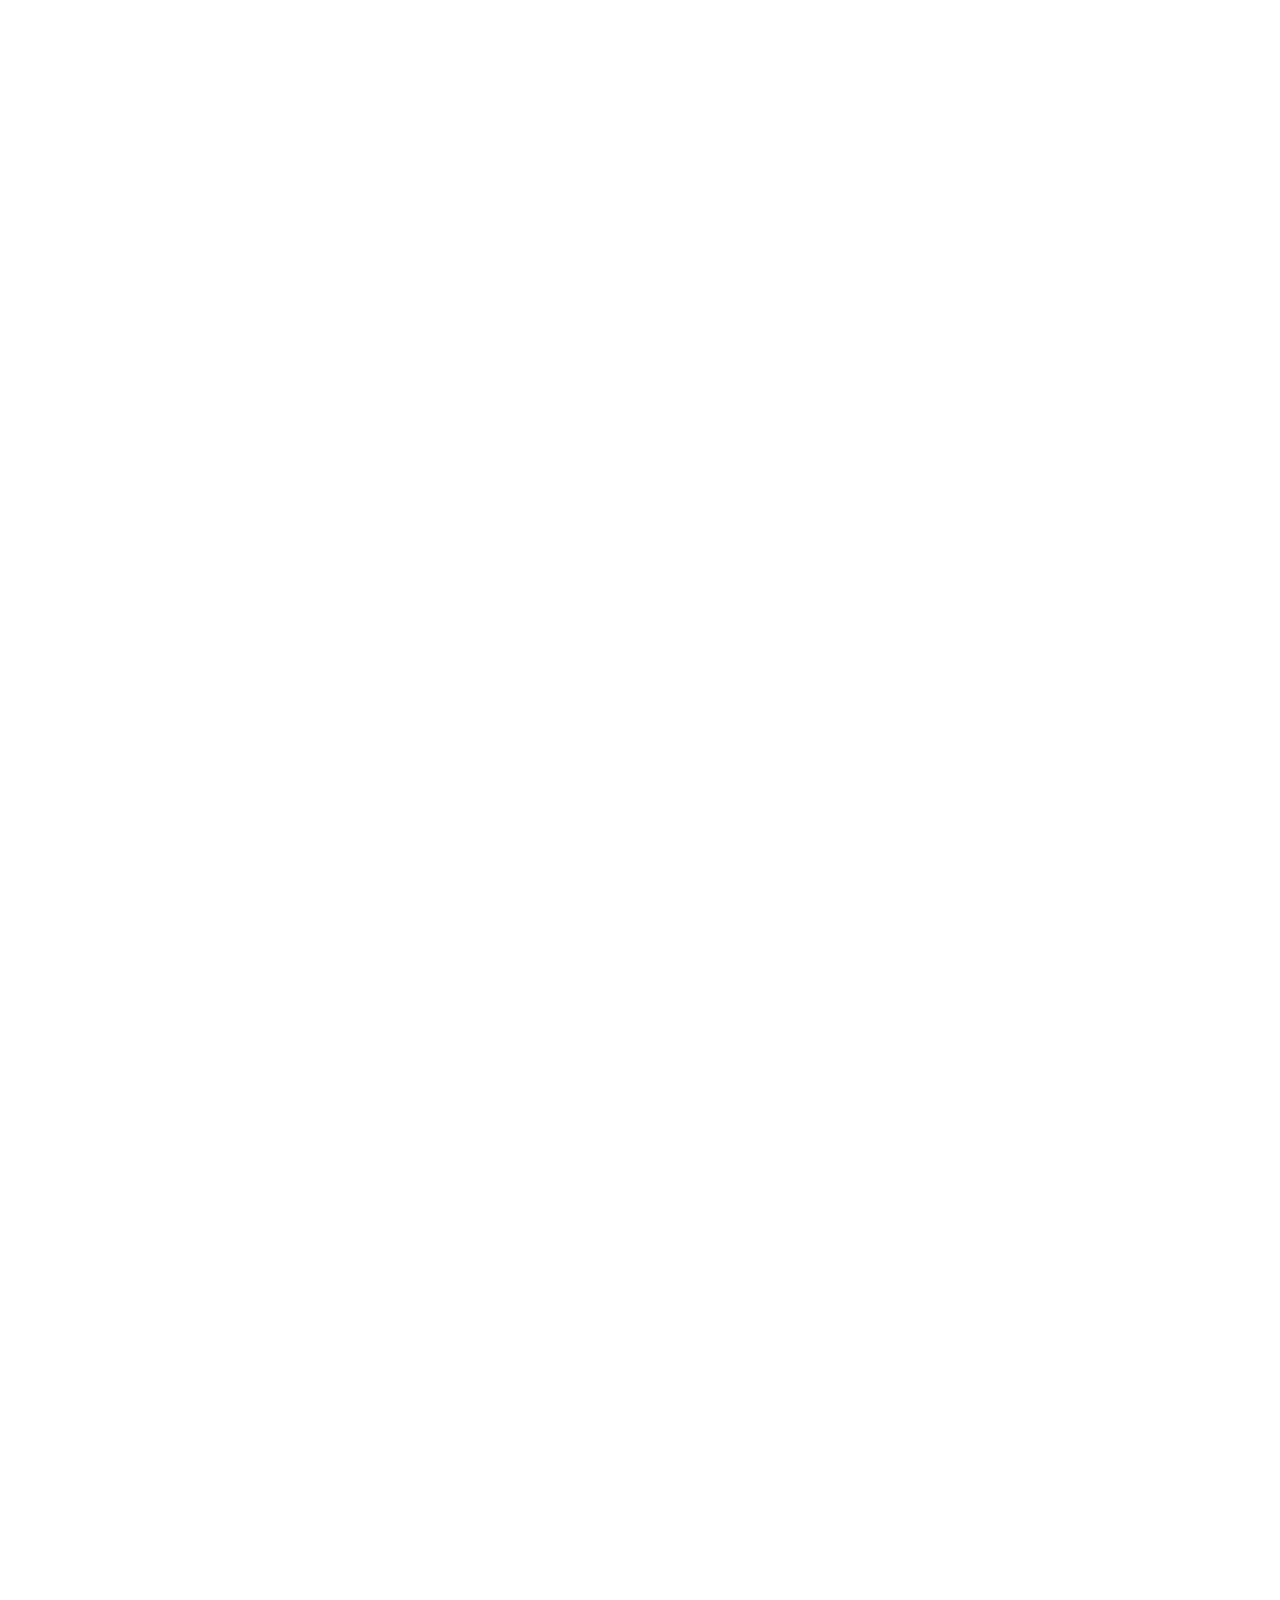
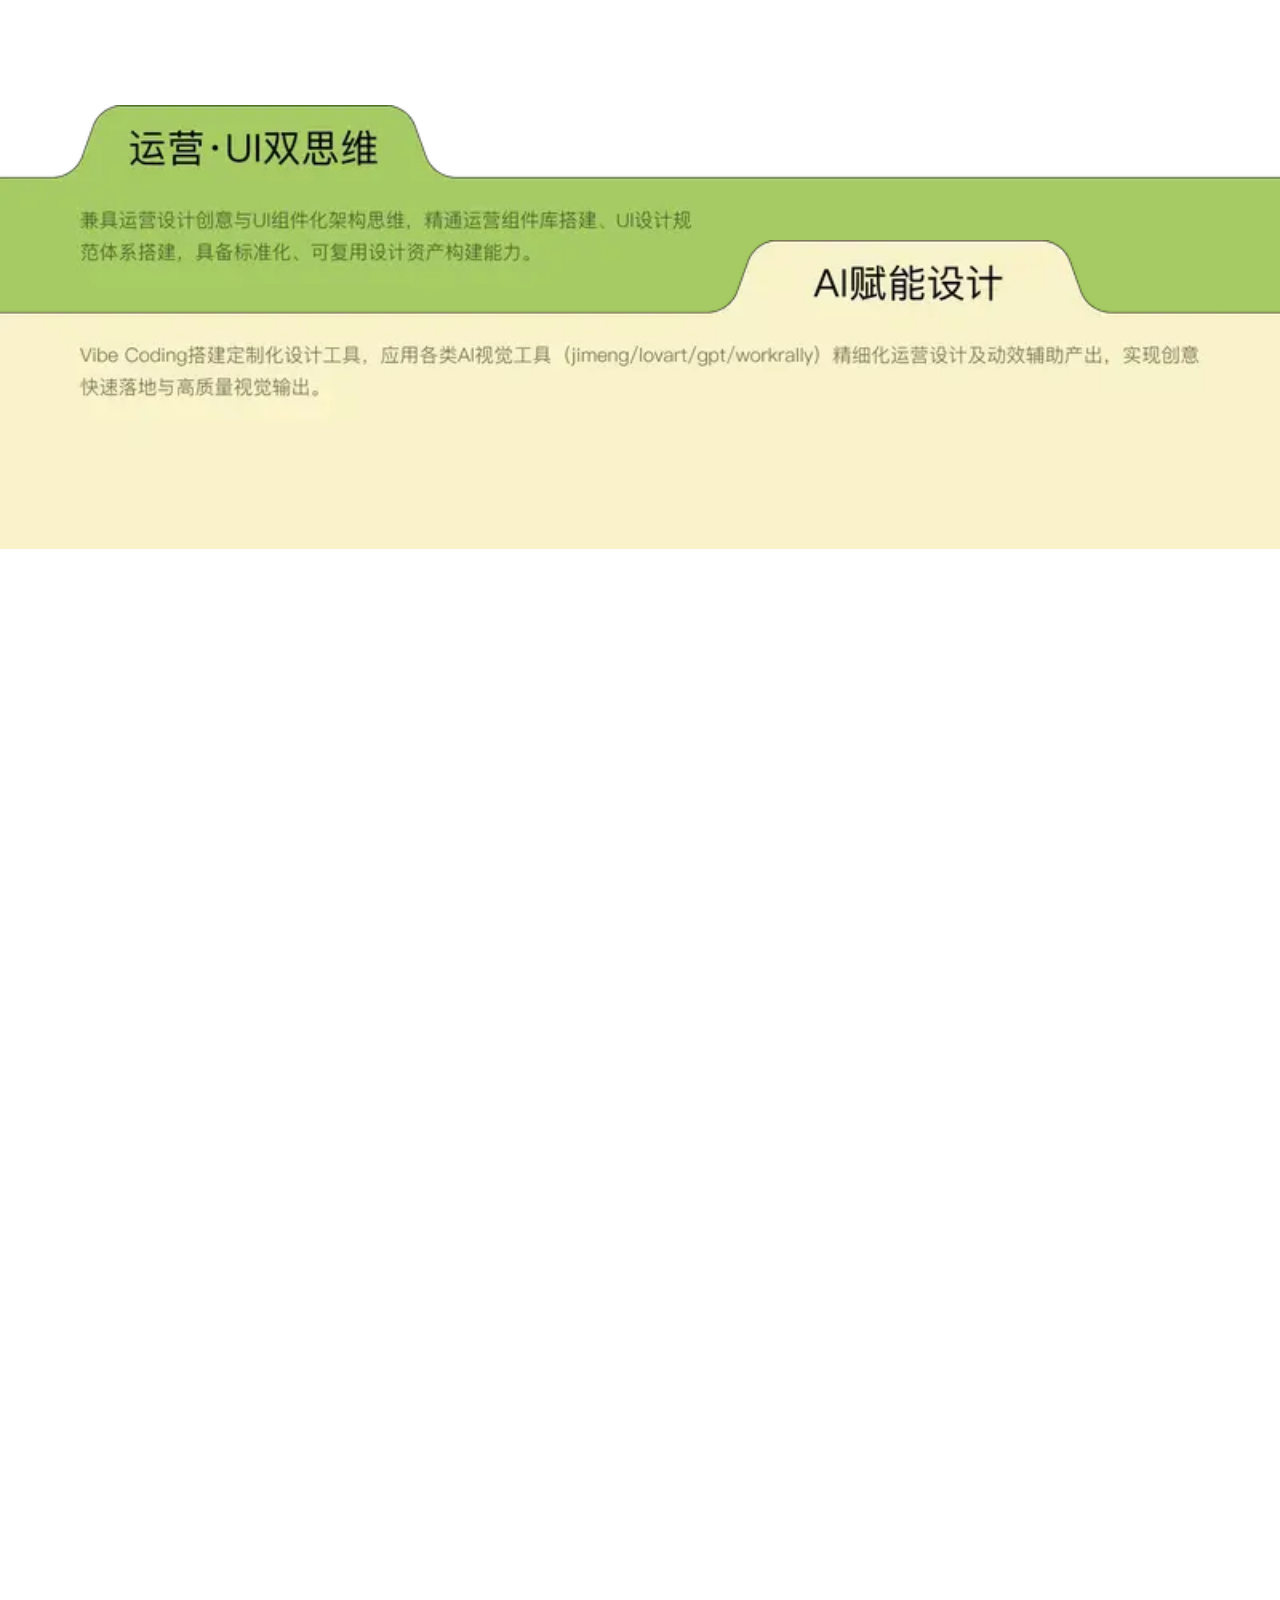
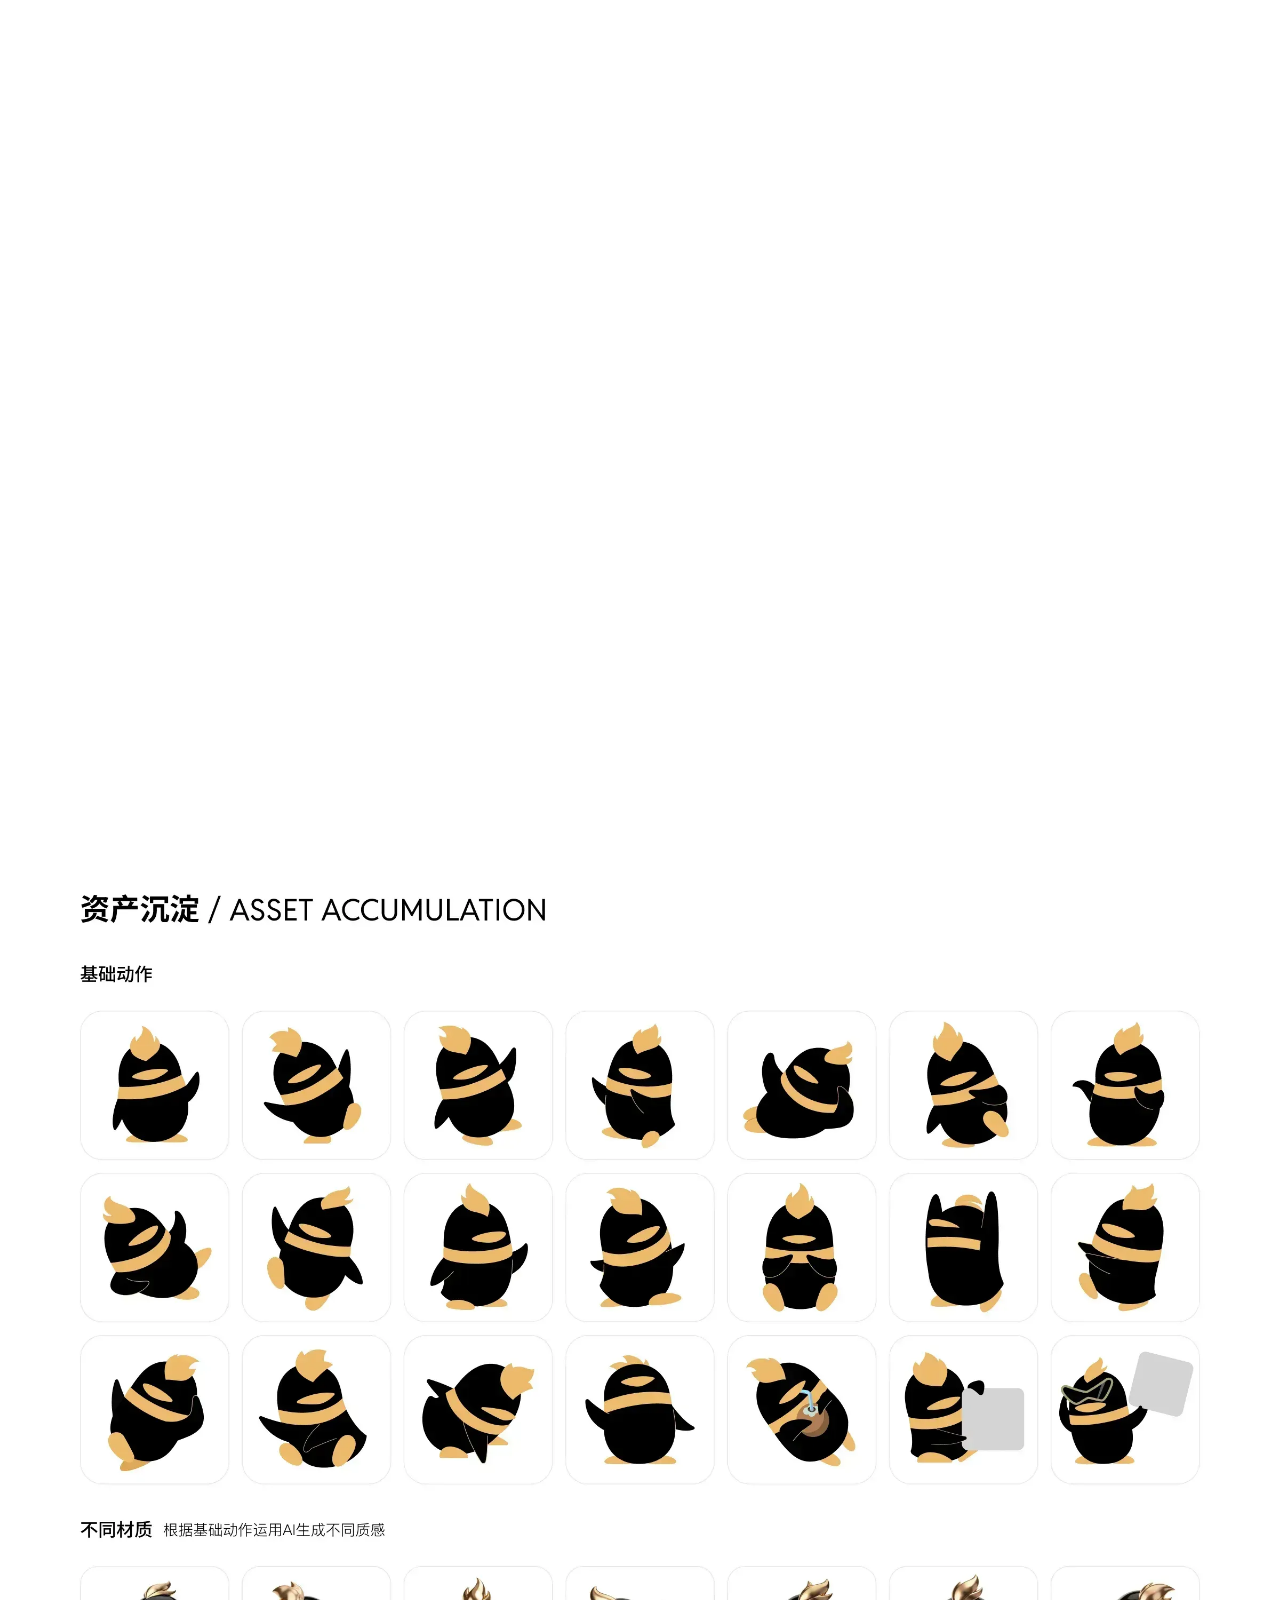
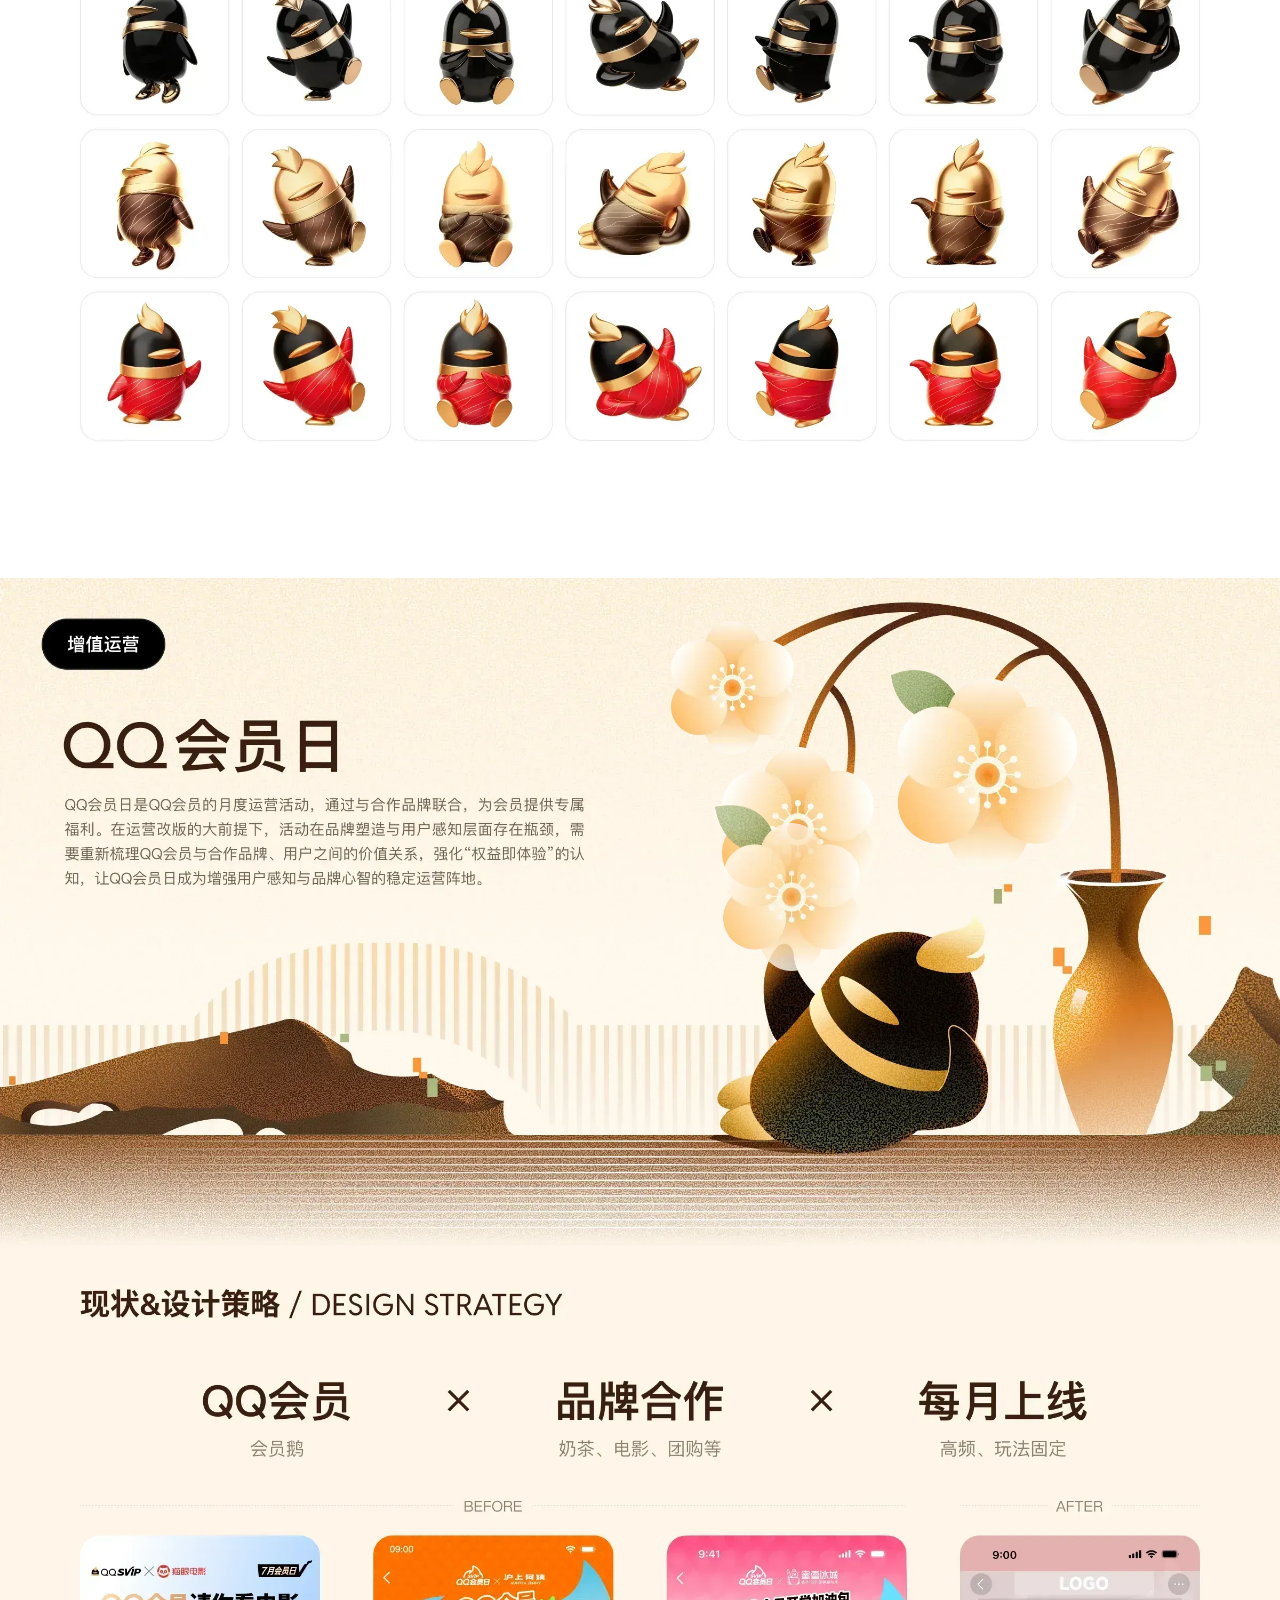
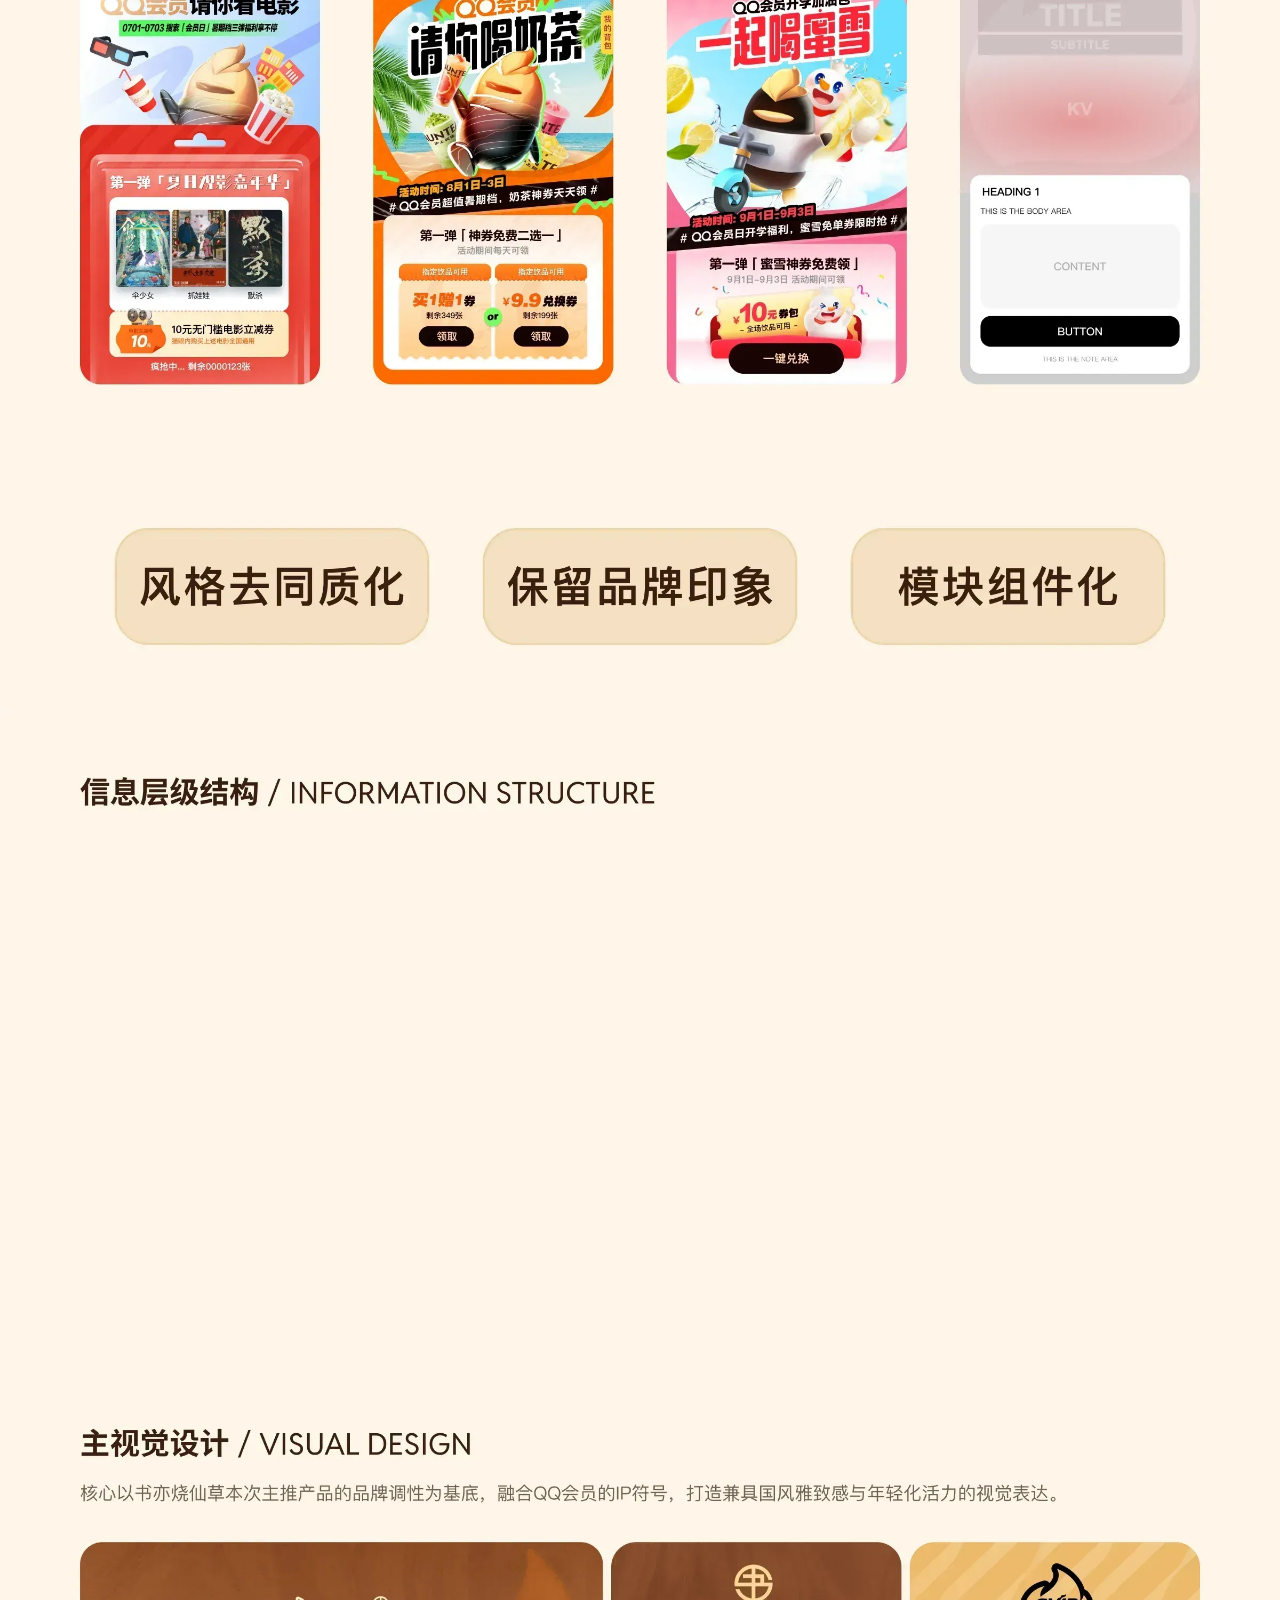
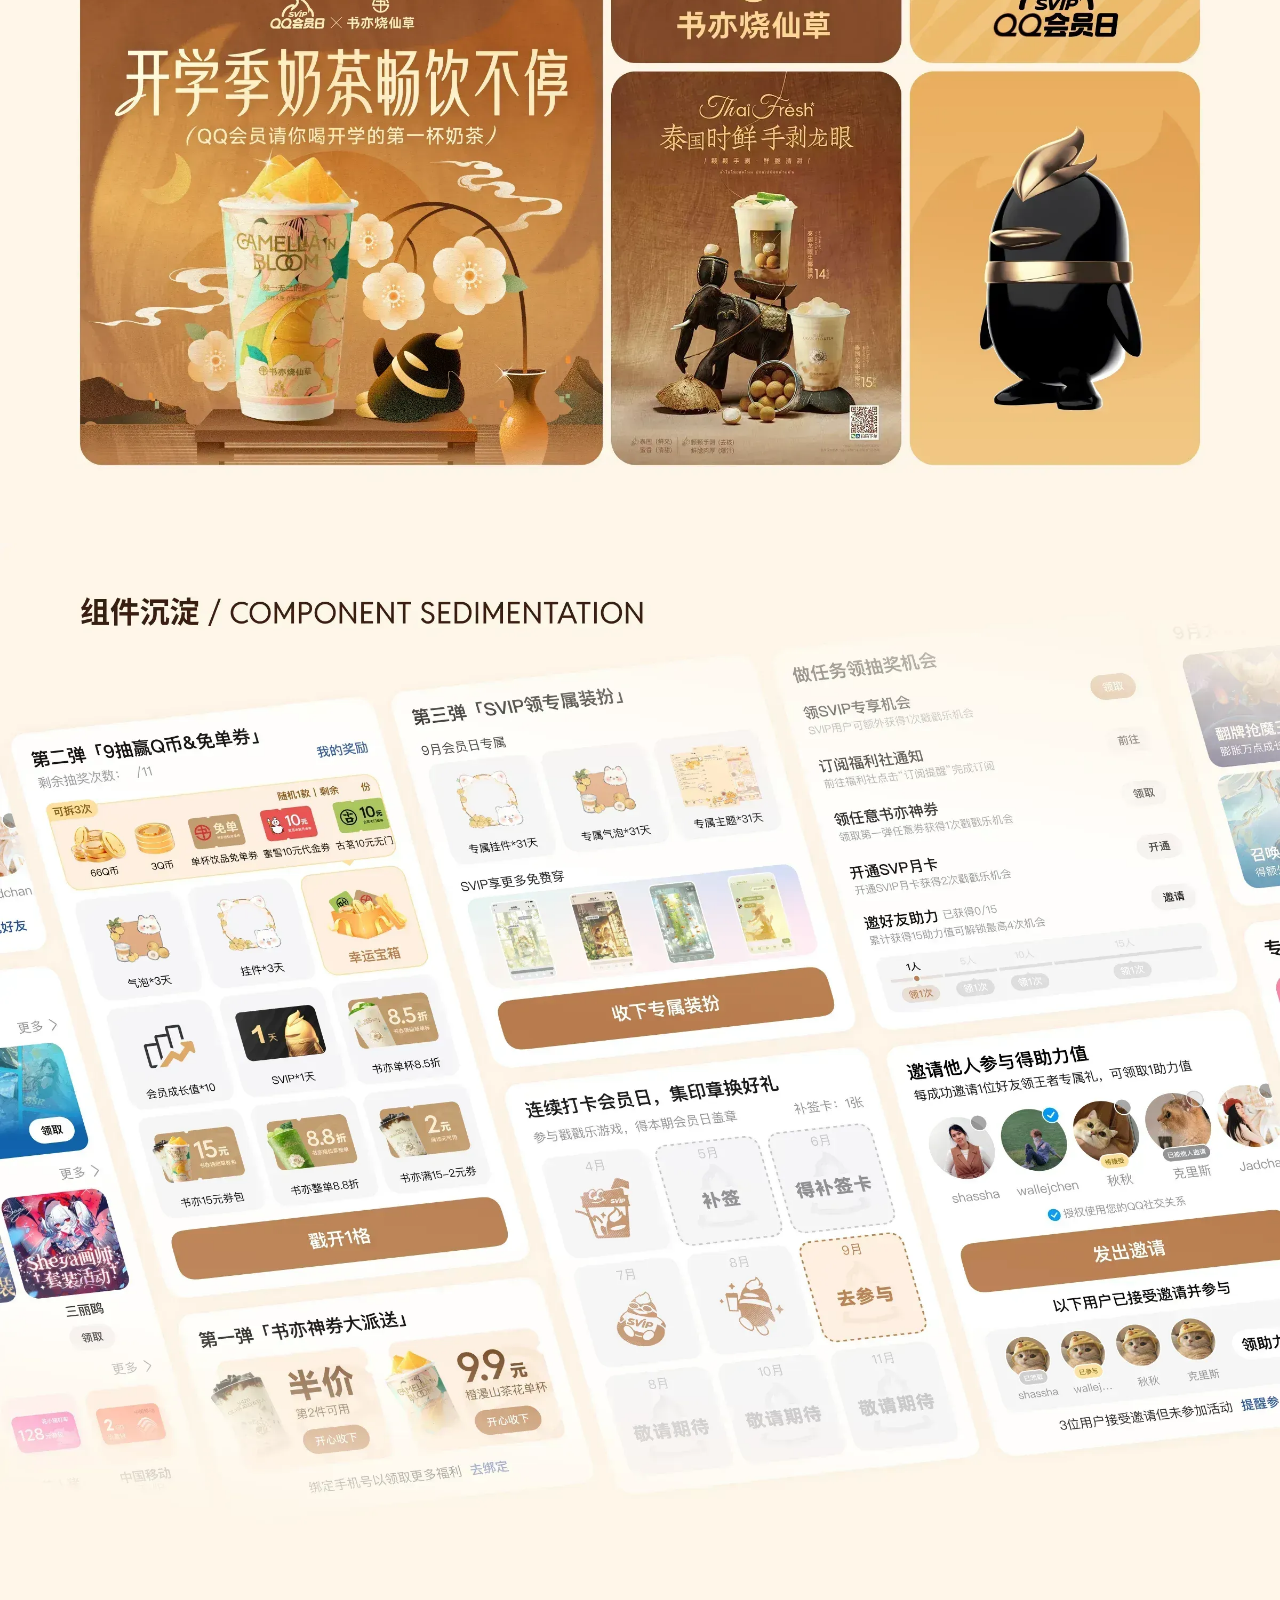
==== commit 40d3e7ee: "perf: 优化加载速度（内联CSS、预加载首图、完善懒加载和脚本 defer）" ====
--- a/index.html
+++ b/index.html
@@ -6,8 +6,546 @@
     <title>我的作品集</title>
     <link rel="preload" href="assets/images/mobile/01.webp?v=58600" as="image" media="(max-width: 767px)">
     <link rel="preload" href="assets/images/mobile/02.webp?v=58600" as="image" media="(max-width: 767px)">
-    <link rel="stylesheet" href="styles/style.css?v=21">
+    <link rel="preload" href="assets/images/01.webp?v=58600" as="image" media="(min-width: 768px)">
+    <link rel="preload" href="assets/images/02.webp?v=58600" as="image" media="(min-width: 768px)">
+    
 <style>
+* {
+    margin: 0;
+    padding: 0;
+    box-sizing: border-box;
+}
+
+img {
+    max-width: 100%;
+    height: auto;
+}
+
+body {
+    background-color: #f5f5f5; /* 假设背景是浅灰色，视设计稿而定，也可以是白色 */
+    font-family: 'Helvetica Neue', Helvetica, Arial, sans-serif;
+    color: #333;
+}
+
+.portfolio-container {
+    max-width: 1440px; /* 大屏幕的最大宽度，视设计稿而定，一般不希望图片拉得无限大 */
+    margin: 0 auto;    /* 居中显示 */
+    display: flex;
+    flex-direction: column;
+    align-items: center;
+    background-color: #fff;
+    box-shadow: 0 4px 20px rgba(0,0,0,0.05); /* 添加一些阴影使整体看起来更好 */
+    overflow-x: hidden; /* 防止因为超出的图片撑出水平系统滚动条，如果需要横向滚动可以改为 auto/scroll，通常作品集展示倾向于直接截断隐藏 */
+}
+
+/* 默认图片宽度占据 100%，以保证拼接没有缝隙 */
+.full-img {
+    width: 100%;
+    height: auto;
+    display: block; /* 消除 img 的底部默认间隙 */
+}
+
+.portfolio-container > div {
+    width: 100%;
+}
+
+/* 防止带链接的 13 图下方有间隙 */
+.link-container a {
+    display: block;
+    width: 100%;
+    cursor: pointer;
+}
+.link-container img {
+    width: 100%;
+    display: block;
+    transition: opacity 0.3s ease;
+}
+.link-container img:hover {
+    opacity: 0.9;
+}
+
+
+/* 03.webp 上的四个彩色文件夹覆盖层 */
+.relative-container {
+    position: relative;
+    width: 100%;
+    display: block;
+}
+
+.overlay-cards {
+    position: absolute;
+    /* top 控制文件夹垂直位置，已根据用户建议调整到 78% */
+    top: 78%; 
+    left: 0;
+    width: 100%;
+    display: flex;
+    justify-content: center; /* 居中对齐 */
+    align-items: center;
+    gap: 1.5%; /* 卡片间距 */
+    transform: translateY(-50%);
+    padding: 0 4%; /* 两侧的安全边距 */
+}
+
+.interactive-card-picture {
+    width: 23%;
+    display: block;
+}
+
+.interactive-card {
+    width: 100%; /* 卡片占满 picture 容器 */
+    height: auto;
+    cursor: pointer;
+    transition: transform 0.3s cubic-bezier(0.175, 0.885, 0.32, 1.275);
+}
+
+.interactive-card:hover {
+    transform: scale(1.05); /* 悬停微放大 */
+    z-index: 10;
+    position: relative;
+}
+
+/* 响应式设计 */
+
+/* 平板端 (768px - 1199px) */
+@media (max-width: 1199px) {
+    .overlay-cards {
+        gap: 1%;
+        padding: 0 2%;
+    }
+    .interactive-card-picture {
+        width: 24%;
+    }
+}
+
+/* 手机端 (<768px) */
+@media (max-width: 767px) {
+    .portfolio-container {
+        box-shadow: none;
+    }
+    
+    .overlay-cards {
+        gap: 0.5%;
+        padding: 0;
+    }
+    .interactive-card-picture {
+        width: 25%;
+    }
+    .interactive-card.fade-in.visible:hover {
+        transform: scale(1) translateY(0); /* 取消放大悬停 */
+    }
+    
+    /* 缩小移动端滑动触发动画的位移，防止动画幅度显得过于夸张 */
+    .fade-in {
+        transform: translateY(15px);
+    }
+    .interactive-card.fade-in {
+        transform: scale(1) translateY(15px);
+    }
+    
+    /* 为飘落动画增加移动端对应的较小幅度关键帧 */
+    .falling-petal {
+        animation: petal-fall-mobile 4s linear infinite;
+    }
+}
+
+@keyframes petal-fall-mobile {
+    0% {
+        opacity: 0;
+        transform: translate(0, -5px) rotate(-10deg);
+    }
+    15% {
+        opacity: 1;
+        transform: translate(-15px, 20px) rotate(10deg);
+    }
+    25% {
+        opacity: 1;
+        transform: translate(-25px, 35px) rotate(2deg);
+    }
+    45% {
+        opacity: 0;
+        transform: translate(-50px, 80px) rotate(-10deg);
+    }
+    100% {
+        opacity: 0;
+        transform: translate(-100px, 175px) rotate(15deg);
+    }
+}
+
+/* ========================================
+   滑动隐藏滚动条
+   ======================================== */
+.scrollable-h5-wrapper {
+    -webkit-overflow-scrolling: touch;
+    scrollbar-width: none; /* Firefox */
+}
+.scrollable-h5-wrapper::-webkit-scrollbar {
+    display: none; /* Chrome, Safari, Edge */
+}
+
+/* ========================================
+   第 07 页：H5 卡片横向排列与动效
+   ======================================== */
+
+.h5-cards-wrapper {
+    position: absolute;
+    /* 采用百分比确保纵向响应式位置依然准确：3069px / 4255px ≈ 72.127% */
+    top: 72.127%;
+    left: 50%;
+    transform: translateX(-50%); /* 确保中间的图在正中间 */
+    display: flex;
+    justify-content: center;
+    align-items: center;
+    /* 布局总宽 2700px，底图宽 2400px，所以包装器宽度为 2700/2400 = 112.5% */
+    width: 112.5%;
+    /* 间距相对于 2700px 的比例：50 / 2700 = 1.85185% */
+    gap: 1.85185%;
+    padding: 0;
+}
+
+.h5-card-picture {
+    flex: 0 0 18.5185%;
+    width: 18.5185%;
+    display: block;
+}
+
+.h5-card {
+    width: 100%;
+    height: auto;
+    cursor: pointer;
+    transition: transform 0.3s cubic-bezier(0.175, 0.885, 0.32, 1.275);
+}
+
+.h5-card:hover {
+    transform: scale(1.05); /* 悬停微放大 */
+    z-index: 10;
+    position: relative;
+}
+
+/* 覆盖 h5-card 的 fade-in transform，使其初始偏下 */
+.h5-card.fade-in {
+    transform: scale(1) translateY(30px);
+}
+.h5-card.fade-in.visible {
+    transform: scale(1) translateY(0);
+    transition: transform 0.4s cubic-bezier(0.175, 0.885, 0.32, 1.275);
+}
+.h5-card.fade-in.visible:hover {
+    transform: scale(1.05);
+}
+
+/* 通用鼠标悬停放大效果 */
+.hover-zoom-img {
+    transition: transform 0.3s cubic-bezier(0.175, 0.885, 0.32, 1.275);
+    cursor: pointer;
+    display: block;
+}
+.hover-zoom-img:hover {
+    transform: scale(1.02);
+}
+
+/* 鼠标悬停向上移动效果（02-1标签专属） */
+.hover-lift-img {
+    transition: transform 0.3s cubic-bezier(0.175, 0.885, 0.32, 1.275);
+    cursor: pointer;
+    pointer-events: auto; /* 覆盖父级的 pointer-events: none 以响应鼠标 */
+}
+.hover-lift-img:hover {
+    transform: translateY(-8px); /* 进一步减小悬停浮动幅度为 8px */
+}
+
+/* ========================================
+   企鹅摇摆动效
+   ======================================== */
+
+.penguin-wrapper {
+    position: absolute;
+    z-index: 10;
+}
+
+.floating-penguin {
+    display: block;
+    animation: gentle-sway 2.5s ease-in-out infinite;
+    transform-origin: bottom center; /* 让摇晃以企鹅底部为轴，显得更自然 */
+}
+
+@keyframes gentle-sway {
+    0%, 100% { transform: rotate(0deg); }
+    25%      { transform: rotate(2deg); }
+    75%      { transform: rotate(-2deg); }
+}
+
+/* ========================================
+   图表放射出现动效
+   ======================================== */
+
+.chart-reveal-left {
+    clip-path: inset(0 0 0 100%);
+}
+
+.chart-reveal-right {
+    clip-path: inset(0 100% 0 0);
+}
+
+.chart-reveal-bottom {
+    clip-path: inset(100% 0 0 0);
+}
+
+.chart-reveal-top {
+    clip-path: inset(0 0 100% 0);
+}
+
+/* 因为 05 的外层容器带有 fade-in，如果我们用外层触发，那滚动到 05 顶部动画就跑了。
+   所以我们把 fade-in 加到图表 wrapper 自己身上，这样用户滑到 wrapper 时才触发。
+   同时我们要去掉 fade-in 默认的位移和透明度效果，只让它充当 JS 触发器的作用 */
+
+.charts-wrapper.fade-in, .chart3-wrapper.fade-in, .text-h5-wrapper.fade-in, .chart10-wrapper.fade-in, .chart12-wrapper.fade-in, .chart12-progress-wrapper.fade-in, .chart14-wrapper.fade-in, .chart21-wrapper.fade-in, .chart26-wrapper.fade-in {
+    opacity: 1;
+    transform: none;
+    transition: none;
+}
+.charts-wrapper.fade-in.visible, .chart3-wrapper.fade-in.visible, .text-h5-wrapper.fade-in.visible, .chart10-wrapper.fade-in.visible, .chart12-wrapper.fade-in.visible, .chart12-progress-wrapper.fade-in.visible, .chart14-wrapper.fade-in.visible, .chart21-wrapper.fade-in.visible, .chart26-wrapper.fade-in.visible {
+    opacity: 1;
+    transform: none;
+}
+
+/* 当父层进入视口时才应用动画，这样每次重新进入都会重头播放 */
+.charts-wrapper.fade-in.visible .chart-reveal-left,
+.chart14-wrapper.fade-in.visible .chart-reveal-left {
+    animation: reveal-from-right-to-left 0.6s ease-in-out forwards;
+}
+
+.charts-wrapper.fade-in.visible .chart-reveal-right,
+.chart3-wrapper.fade-in.visible .chart-reveal-right,
+.text-h5-wrapper.fade-in.visible .chart-reveal-right,
+.chart12-progress-wrapper.fade-in.visible .chart-reveal-right,
+.chart14-wrapper.fade-in.visible .chart-reveal-right {
+    animation: reveal-from-left-to-right 0.6s ease-in-out forwards;
+}
+
+.chart10-wrapper.fade-in.visible .chart-reveal-bottom {
+    animation: reveal-from-bottom-to-top 0.8s cubic-bezier(0.165, 0.84, 0.44, 1) forwards;
+}
+
+.chart12-wrapper.fade-in.visible .chart-reveal-top,
+.chart21-wrapper.fade-in.visible .chart-reveal-top,
+.chart26-wrapper.fade-in.visible .chart-reveal-top {
+    animation: reveal-from-top-to-bottom 0.6s ease-in-out forwards;
+}
+
+/* 从右往左拉开遮罩（左侧图表） */
+@keyframes reveal-from-right-to-left {
+    0% {
+        clip-path: inset(0 0 0 100%);
+    }
+    100% {
+        clip-path: inset(0 0 0 0);
+    }
+}
+
+/* 从左往右拉开遮罩（右侧图表） */
+@keyframes reveal-from-left-to-right {
+    0% {
+        clip-path: inset(0 100% 0 0);
+    }
+    100% {
+        clip-path: inset(0 0 0 0);
+    }
+}
+
+/* 从下往上拉开遮罩 */
+@keyframes reveal-from-bottom-to-top {
+    0% {
+        clip-path: inset(100% 0 0 0);
+    }
+    100% {
+        clip-path: inset(0 0 0 0);
+    }
+}
+
+/* 从上往下拉开遮罩 */
+@keyframes reveal-from-top-to-bottom {
+    0% {
+        clip-path: inset(0 0 100% 0);
+    }
+    100% {
+        clip-path: inset(0 0 0 0);
+    }
+}
+
+/* ========================================
+   呼吸动效 (摇曳摆动 + 微缩放)
+   ======================================== */
+.flower-sway {
+    animation: sway 3.5s ease-in-out infinite;
+    transform-origin: bottom center; /* 以花茎底部为轴摇摆，更自然 */
+}
+
+@keyframes sway {
+    0%, 100% {
+        transform: rotate(-1.5deg) scale(1);
+    }
+    50% {
+        transform: rotate(1.5deg) scale(1.02);
+    }
+}
+
+/* ========================================
+   飘落动效 (淡入淡出 + 下落摇摆)
+   ======================================== */
+.falling-petal {
+    /* 改用 linear 匀速运动，彻底消除在每个关键帧定点减速的停顿感 */
+    animation: petal-fall 4s linear infinite;
+}
+
+@keyframes petal-fall {
+    0% {
+        opacity: 0;
+        transform: translate(0, -10px) rotate(-10deg);
+    }
+    15% {
+        opacity: 1;
+        transform: translate(-30px, 40px) rotate(10deg);
+    }
+    25% {
+        opacity: 1; /* 保持可见到动画的 25% */
+        transform: translate(-50px, 75px) rotate(2deg);
+    }
+    45% {
+        opacity: 0; /* 提早到 45% 的时候就完全消失（原来是 67.5% 才消失） */
+        transform: translate(-100px, 160px) rotate(-10deg);
+    }
+    100% {
+        opacity: 0; /* 剩下的时间保持隐藏 */
+        transform: translate(-200px, 350px) rotate(15deg);
+    }
+}
+
+/* ========================================
+   上下浮动呼吸动效
+   ======================================== */
+.float-breath {
+    animation: float-breath-anim 2s ease-in-out infinite;
+}
+
+@keyframes float-breath-anim {
+    0%, 100% {
+        transform: translateY(0);
+    }
+    50% {
+        transform: translateY(-12px); /* 向上浮动12px，路径更短 */
+    }
+}
+
+/* ========================================
+   箭头出现动效
+   ======================================== */
+
+.animated-arrow {
+    display: block;
+    /* 循环淡入并伴随轻微下沉，起到指引作用 */
+    animation: arrow-appear-pulse 2.5s ease-in-out infinite;
+}
+
+@keyframes arrow-appear-pulse {
+    0%   { opacity: 0; transform: translateY(-15px); }
+    30%  { opacity: 1; transform: translateY(0); }
+    70%  { opacity: 1; transform: translateY(0); }
+    100% { opacity: 0; transform: translateY(10px); }
+}
+
+/* ========================================
+   滚动触发动画样式
+   ======================================== */
+
+/* 初始状态：隐藏 + 轻微上移 */
+.fade-in {
+    opacity: 0;
+    transform: translateY(30px);
+    /* 移除此处的 transition，避免离开视口时看到回退动画 */
+}
+
+/* 显示状态：正常 + 回到原位，此时加上过渡动画 */
+.fade-in.visible {
+    opacity: 1;
+    transform: translateY(0);
+    transition: opacity 0.4s ease-out, transform 0.4s ease-out;
+}
+
+/* 覆盖 interactive-card 的 transform */
+.interactive-card.fade-in {
+    transform: scale(1) translateY(30px);
+}
+.interactive-card.fade-in.visible {
+    transform: scale(1) translateY(0);
+    transition: transform 0.4s cubic-bezier(0.175, 0.885, 0.32, 1.275);
+}
+.interactive-card.fade-in.visible:hover {
+    transform: scale(1.05);
+}
+
+/* 交错动画延迟：让相邻元素有轻微的延迟效果，增加层次感 */
+.fade-in:nth-child(odd) {
+    transition-delay: 0.1s;
+}
+
+.fade-in:nth-child(even) {
+    transition-delay: 0.2s;
+}
+/* ====== 返回顶部按钮 ====== */
+.back-to-top {
+    position: fixed;
+    bottom: 40px;
+    right: 40px;
+    width: 50px;
+    height: 50px;
+    background-color: rgba(0, 0, 0, 0.4);
+    color: #fff;
+    border: none;
+    border-radius: 50%;
+    cursor: pointer;
+    display: flex;
+    justify-content: center;
+    align-items: center;
+    z-index: 1000;
+    opacity: 0;
+    visibility: hidden;
+    transition: all 0.3s ease;
+    backdrop-filter: blur(5px);
+    -webkit-backdrop-filter: blur(5px);
+    box-shadow: 0 4px 12px rgba(0, 0, 0, 0.15);
+}
+
+.back-to-top:hover {
+    background-color: rgba(0, 0, 0, 0.7);
+    transform: translateY(-3px);
+    box-shadow: 0 6px 16px rgba(0, 0, 0, 0.2);
+}
+
+.back-to-top.show {
+    opacity: 1;
+    visibility: visible;
+}
+
+.back-to-top svg {
+    width: 24px;
+    height: 24px;
+}
+
+/* 移动端适配返回顶部按钮 */
+@media (max-width: 767px) {
+    .back-to-top {
+        bottom: 20px;
+        right: 20px;
+        width: 40px;
+        height: 40px;
+    }
+    .back-to-top svg {
+        width: 20px;
+        height: 20px;
+    }
+}
+
+
 .ar-container-1 { position: relative; width: 100%; padding-top: 51.9167%; }
 @media (max-width: 767px) { .ar-container-1 { padding-top: 51.8750%; } }
 .ar-container-2 { position: relative; width: 100%; padding-top: 58.0417%; }
@@ -91,7 +629,7 @@
             <div class="fade-in" style="position: absolute; top: 11.9885%; left: 6.25%; width: 29.1666%; z-index: 10;">
                 <picture >
   <source media="(max-width: 767px)" width="700" height="1094" srcset="assets/images/mobile/02-资料卡.webp?v=58600">
-  <img decoding="async" width="700" height="1094" src="assets/images/02-资料卡.webp?v=58600" alt="02资料卡" class="hover-zoom-img ar-fix-3" style="width: 100%; height: auto; transform-origin: center;">
+  <img decoding="async" width="700" height="1094" src="assets/images/02-资料卡.webp?v=58600" alt="02资料卡" class="hover-zoom-img ar-fix-3" style="width: 100%; height: auto; transform-origin: center;" loading="lazy">
 </picture>
             </div>
         </div>
@@ -102,7 +640,7 @@
             <div class="ar-container ar-container-3">
 <picture style="position: absolute; top: 0; left: 0; width: 100%; height: 100%;">
   <source media="(max-width: 767px)" width="800" height="457" srcset="assets/images/mobile/02-1.webp?v=58600">
-  <img style="width: 100%; height: 100%; object-fit: fill;" decoding="async" width="2400" height="1371" src="assets/images/02-1.webp?v=58600" alt="02-1" class="full-img ar-fix-4">
+  <img style="width: 100%; height: 100%; object-fit: fill;" decoding="async" width="2400" height="1371" src="assets/images/02-1.webp?v=58600" alt="02-1" class="full-img ar-fix-4" loading="lazy">
 </picture>
 </div>
             
@@ -111,7 +649,7 @@
                 <!-- 下层 -->
                 <picture >
   <source media="(max-width: 767px)" width="800" height="335" srcset="assets/images/mobile/下.webp?v=58600">
-  <img decoding="async" width="2400" height="1007" src="assets/images/下.webp?v=58600" alt="标签-下" class="full-img hover-lift-img ar-fix-5" style="position: absolute; bottom: 0; left: 0; z-index: 1;">
+  <img decoding="async" width="2400" height="1007" src="assets/images/下.webp?v=58600" alt="标签-下" class="full-img hover-lift-img ar-fix-5" style="position: absolute; bottom: 0; left: 0; z-index: 1;" loading="lazy">
 </picture>
                 <!-- 中层 -->
                 <picture >
@@ -580,6 +1118,6 @@
         </svg>
     </button>
 
-    <script src="scripts/main.js?v=2"></script>
+    <script src="scripts/main.js?v=2" defer></script>
 </body>
 </html>
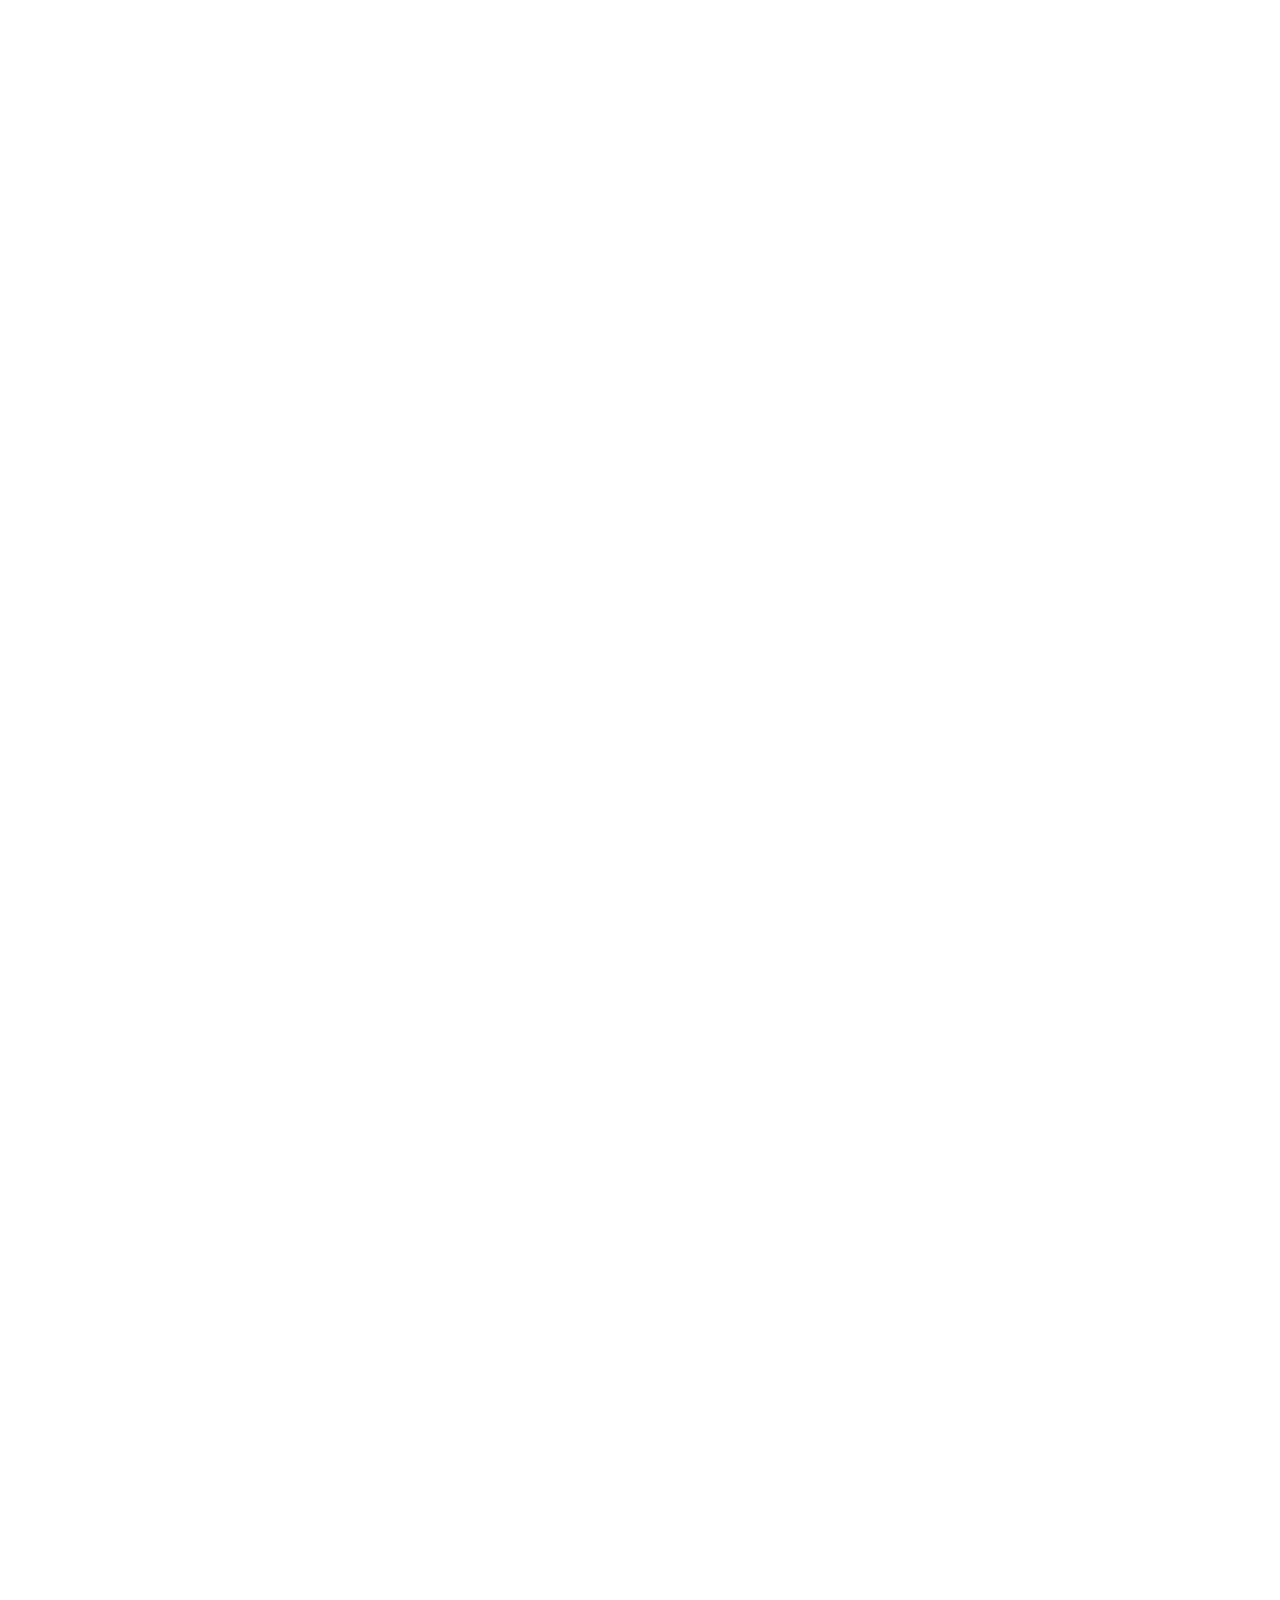
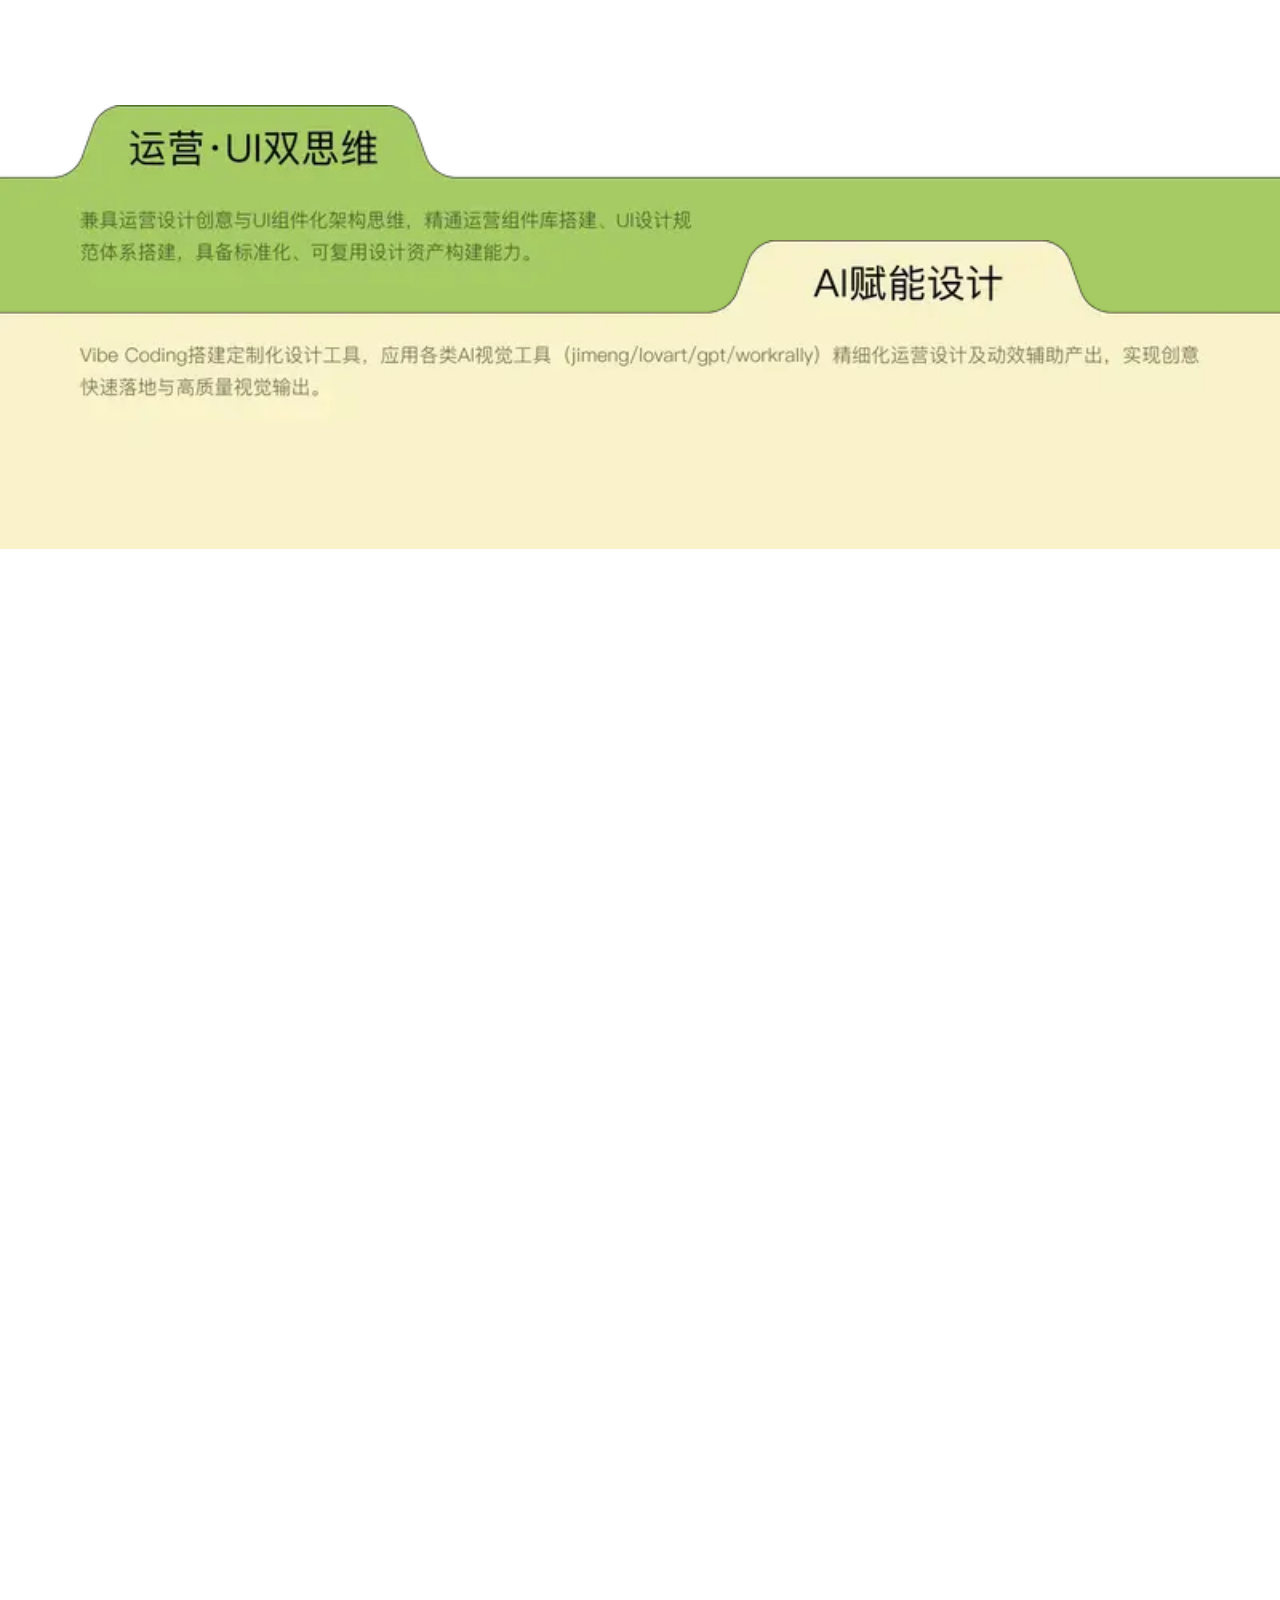
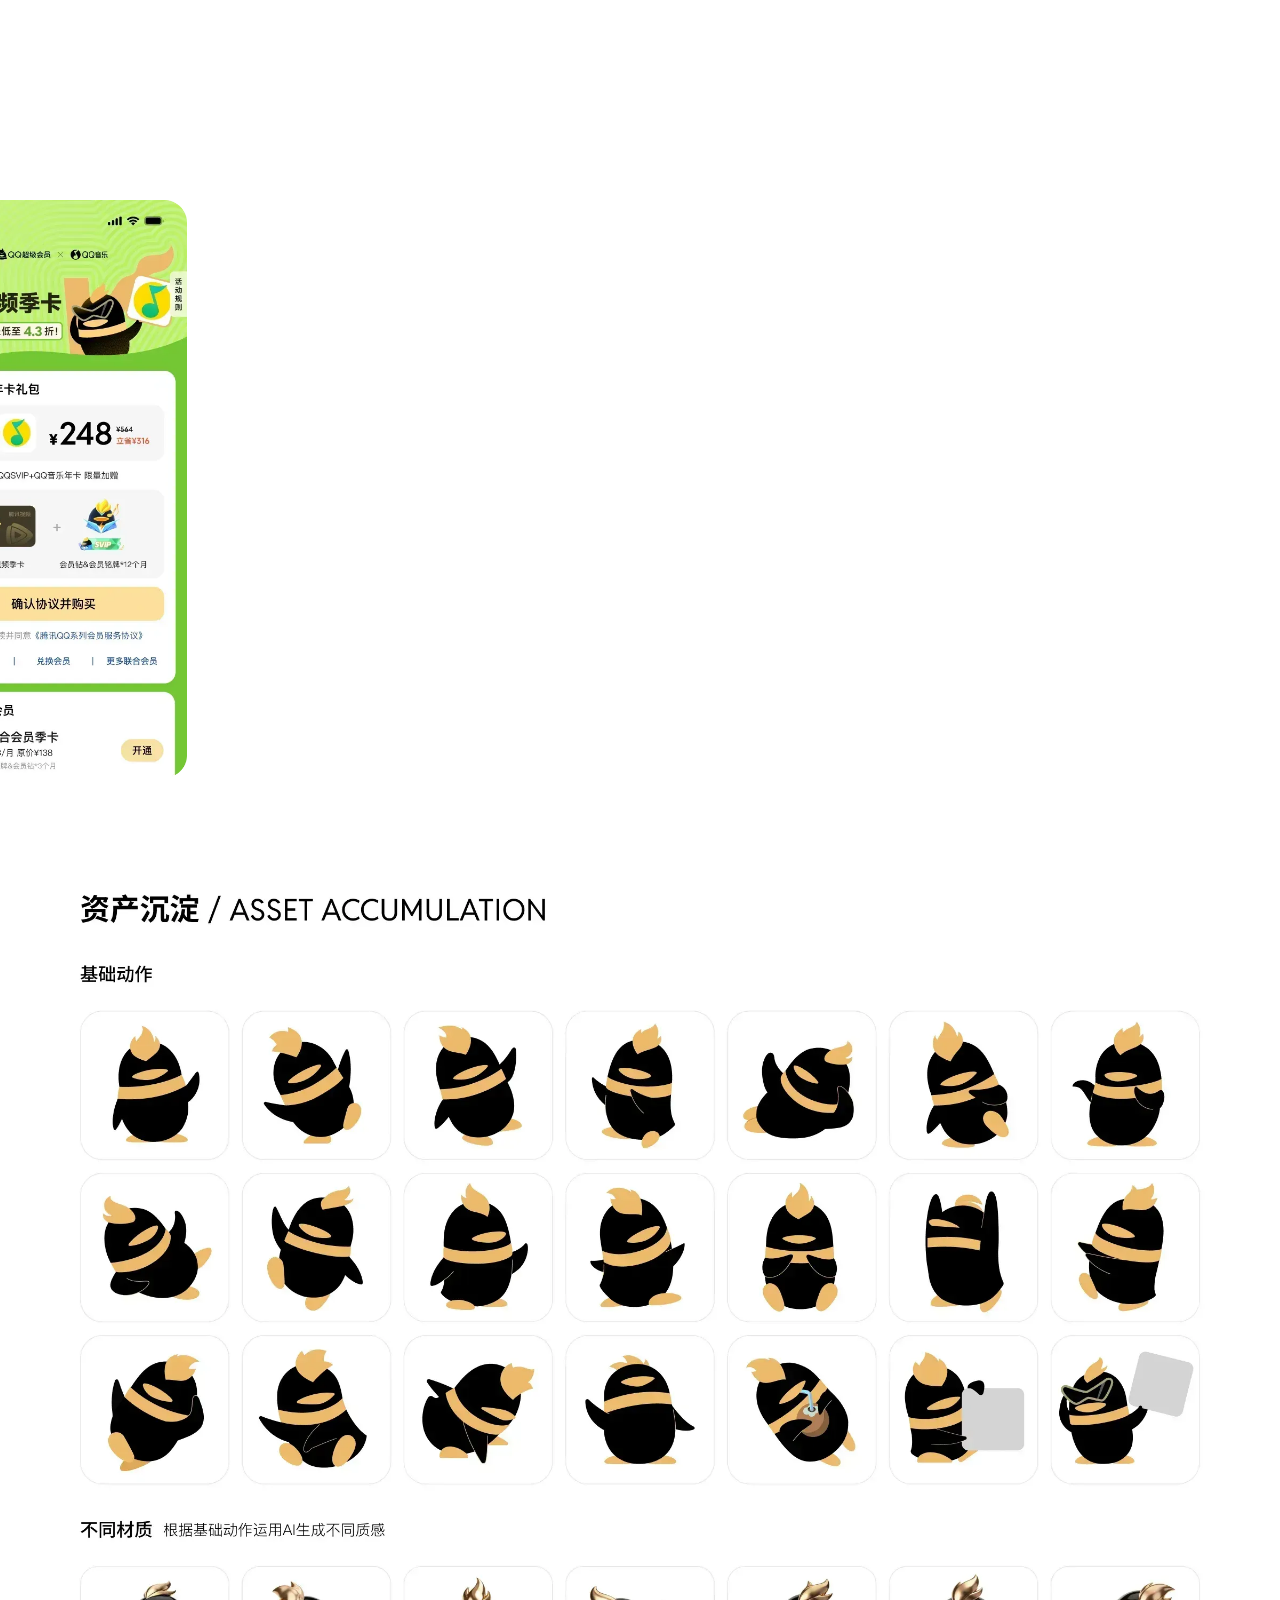
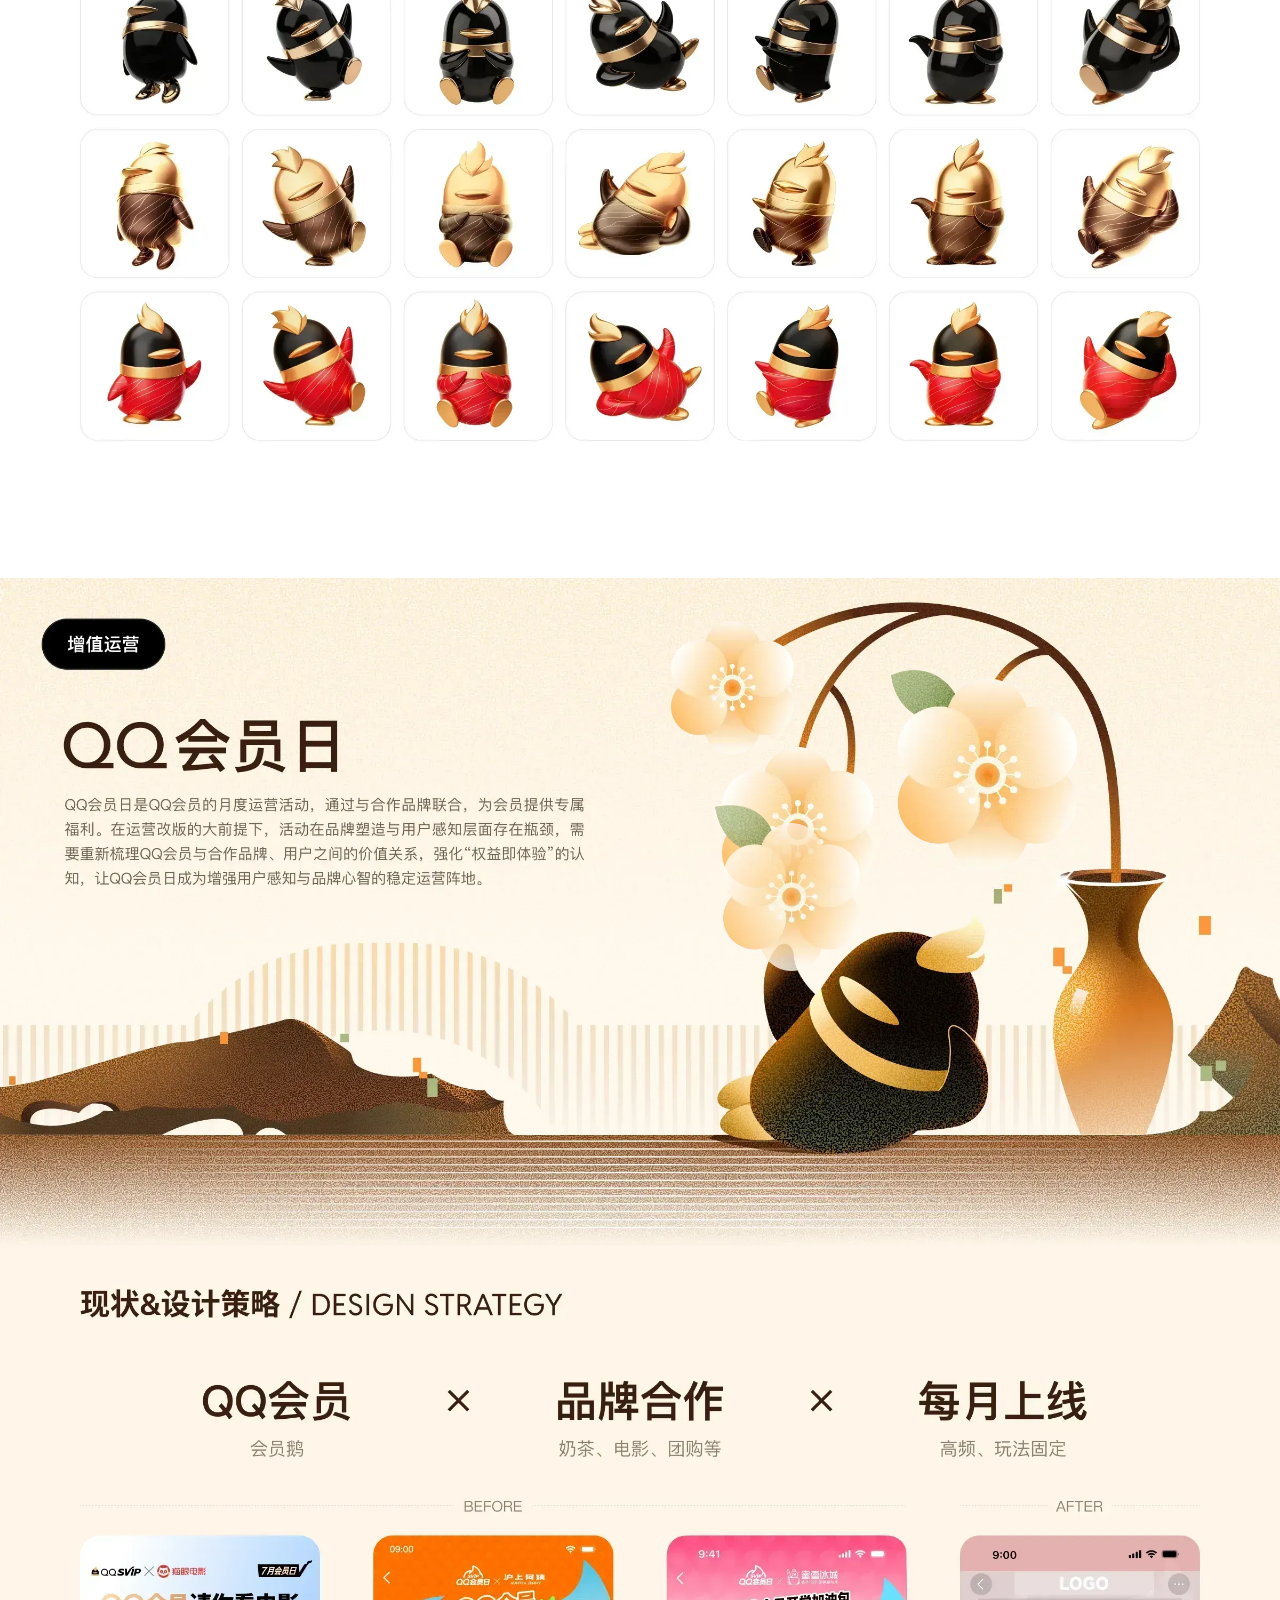
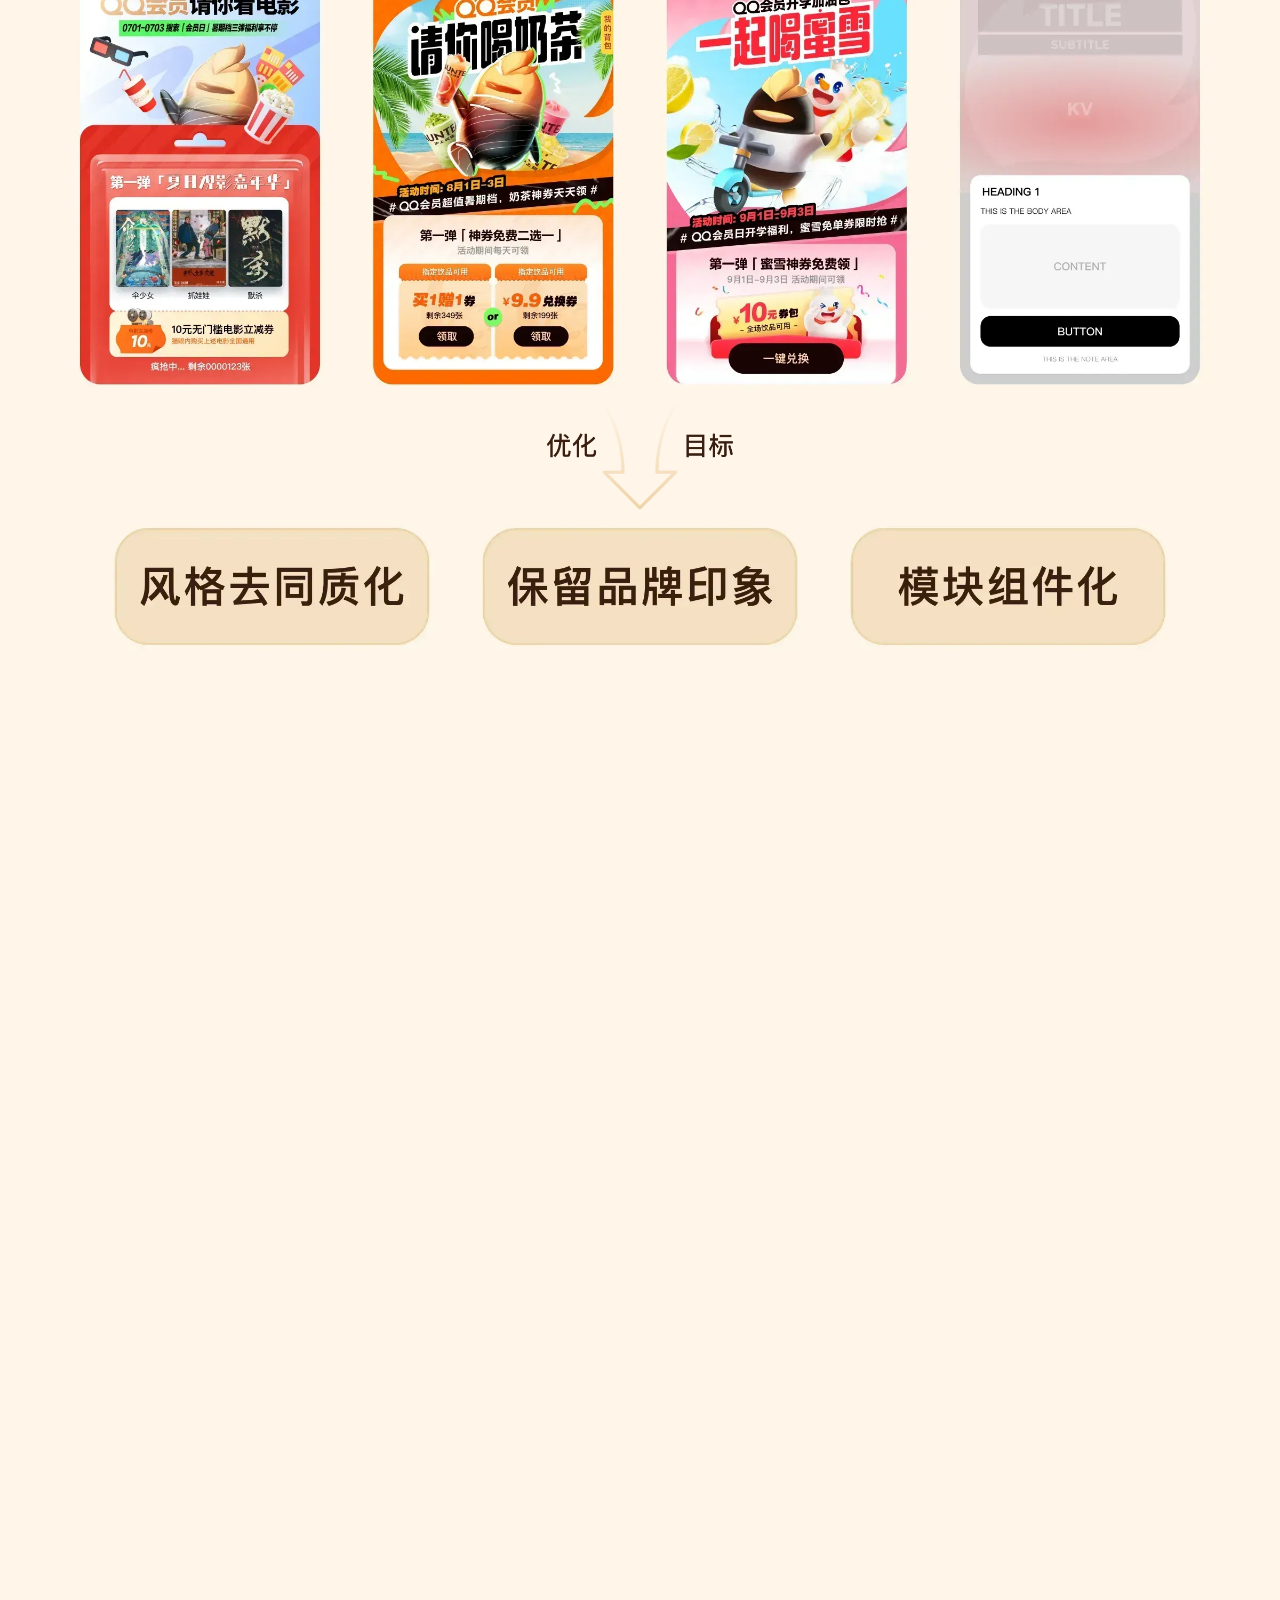
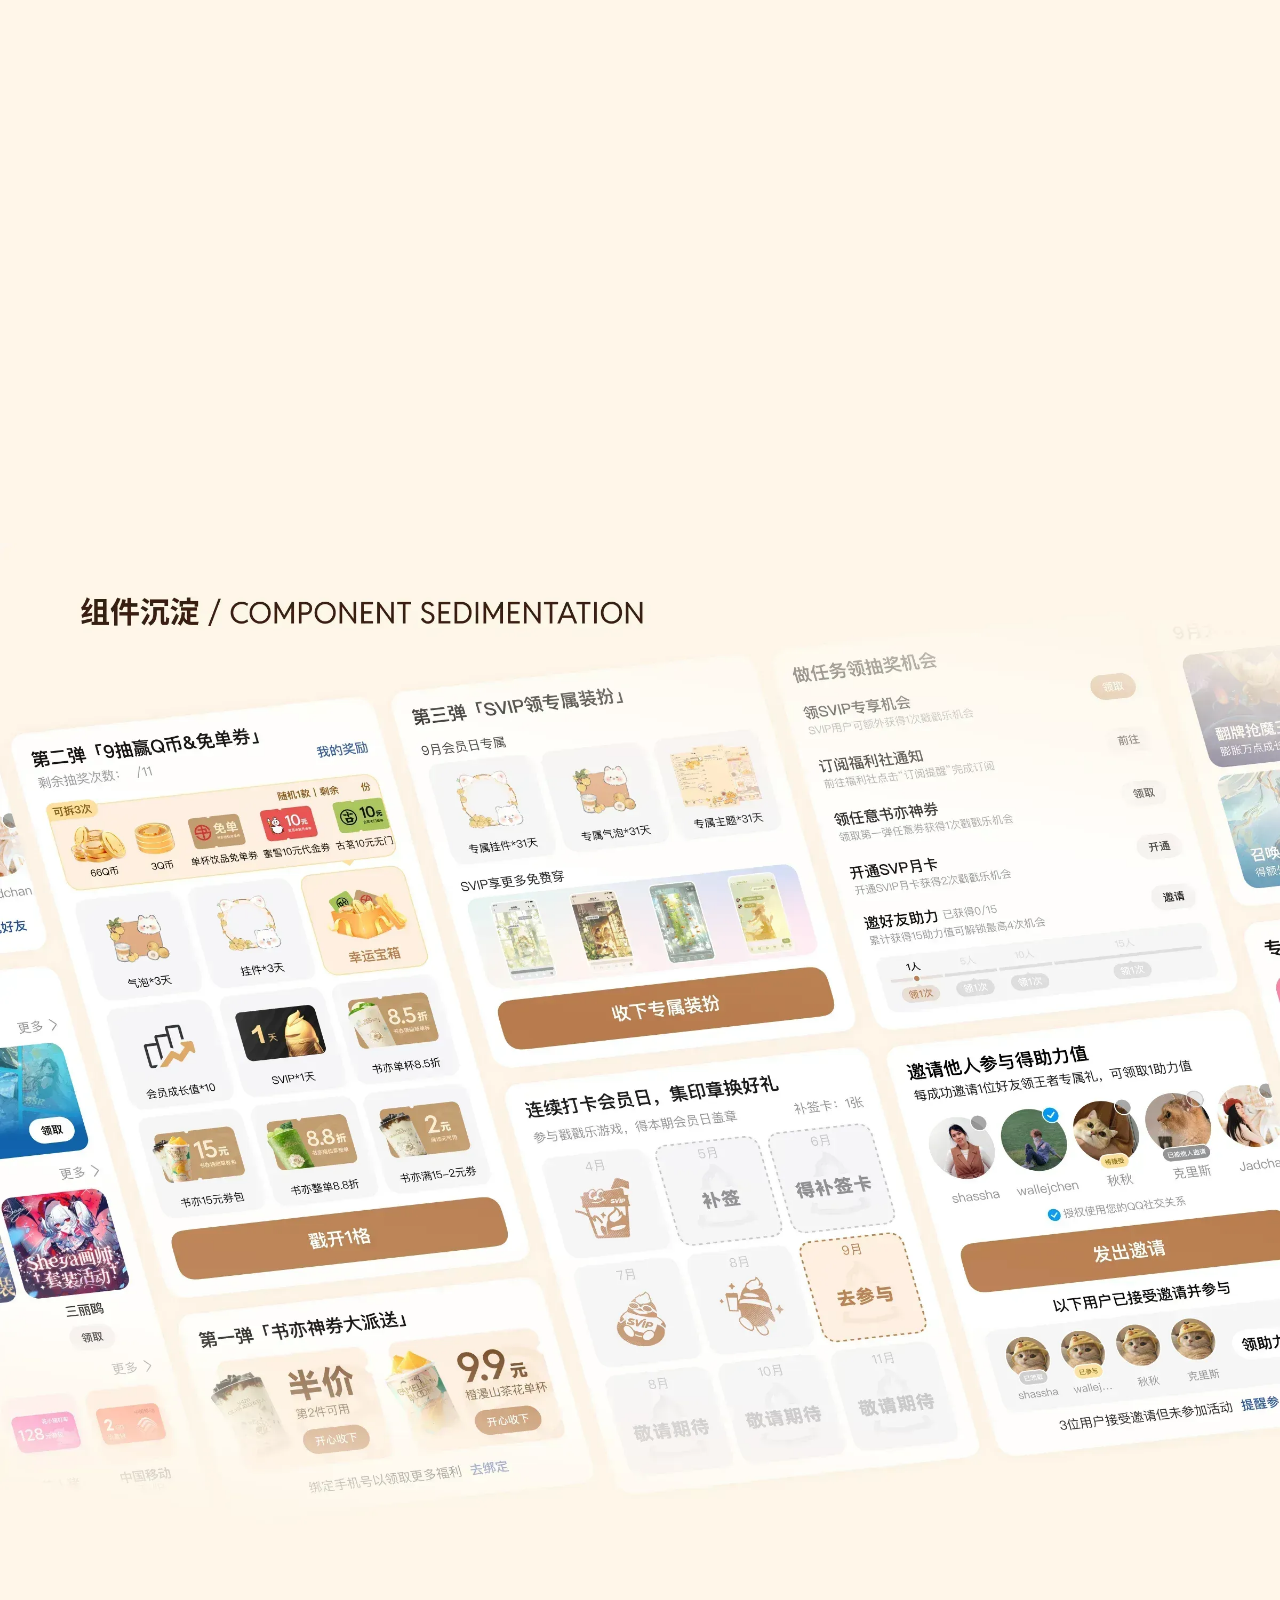
==== commit dd8c3e8f: "style: 修复窗口宽度变化时内容被裁切的问题" ====
--- a/index.html
+++ b/index.html
@@ -28,6 +28,7 @@
 }
 
 .portfolio-container {
+    width: 100%;
     max-width: 1440px; /* 大屏幕的最大宽度，视设计稿而定，一般不希望图片拉得无限大 */
     margin: 0 auto;    /* 居中显示 */
     display: flex;
@@ -572,10 +573,10 @@
 @media (max-width: 767px) { .ar-container-12 { padding-top: 164.2500%; } }
 .ar-container-13 { position: relative; width: 100%; padding-top: 179.0833%; }
 @media (max-width: 767px) { .ar-container-13 { padding-top: 179.0000%; } }
-.ar-container-13a { position: relative; width: 100%; padding-top: 135.7917%; }
-@media (max-width: 767px) { .ar-container-13a { padding-top: 135.7500%; } }
-.ar-container-13b { position: relative; width: 100%; padding-top: 183.5833%; }
-@media (max-width: 767px) { .ar-container-13b { padding-top: 183.5000%; } }
+.ar-container-13a { position: relative; width: 100%; padding-top: 149.7917%; }
+@media (max-width: 767px) { .ar-container-13a { padding-top: 149.7500%; } }
+.ar-container-13b { position: relative; width: 100%; padding-top: 133.5417%; }
+@media (max-width: 767px) { .ar-container-13b { padding-top: 133.5000%; } }
 .ar-container-14 { position: relative; width: 100%; padding-top: 100.7917%; }
 @media (max-width: 767px) { .ar-container-14 { padding-top: 100.7500%; } }
 .ar-container-15 { position: relative; width: 100%; padding-top: 109.5000%; }
@@ -930,23 +931,19 @@
             </div>
         </div>
 
-        <!-- 第 13 页：需要有点击跳转功能 -->
-        <div class="link-container fade-in">
-            <a href="https://isux-easydesign.pages.woa.com/QQEasyH5.html" target="_blank" class="clickable-image">
-                <div class="ar-container ar-container-13a">
-                    <picture style="position: absolute; top: 0; left: 0; width: 100%; height: 100%;">
-                        <source media="(max-width: 767px)" width="800" height="1086" srcset="assets/images/mobile/013.webp?v=58600">
-                        <img decoding="async" loading="lazy" width="2400" height="3259" src="assets/images/013.webp?v=58600" alt="13 带链接" style="width: 100%; height: 100%; object-fit: fill;">
-                    </picture>
-                </div>
-            </a>
+        <!-- 第 13 页 -->
+        <div class="ar-container ar-container-13a">
+            <picture style="position: absolute; top: 0; left: 0; width: 100%; height: 100%;">
+                <source media="(max-width: 767px)" width="800" height="1198" srcset="assets/images/mobile/013.webp?v=58601">
+                <img style="width: 100%; height: 100%; object-fit: fill;" decoding="async" loading="lazy" width="2400" height="3595" src="assets/images/013.webp?v=58601" alt="13" class="full-img fade-in">
+            </picture>
         </div>
 
         <!-- 第 13-1 页 -->
         <div class="ar-container ar-container-13b">
             <picture style="position: absolute; top: 0; left: 0; width: 100%; height: 100%;">
-                <source media="(max-width: 767px)" width="800" height="1468" srcset="assets/images/mobile/013-1.webp?v=58600">
-                <img style="width: 100%; height: 100%; object-fit: fill;" decoding="async" loading="lazy" width="2400" height="4406" src="assets/images/013-1.webp?v=58600" alt="13-1" class="full-img fade-in">
+                <source media="(max-width: 767px)" width="800" height="1068" srcset="assets/images/mobile/013-1.webp?v=58601">
+                <img style="width: 100%; height: 100%; object-fit: fill;" decoding="async" loading="lazy" width="2400" height="3205" src="assets/images/013-1.webp?v=58601" alt="13-1" class="full-img fade-in">
             </picture>
         </div>
 
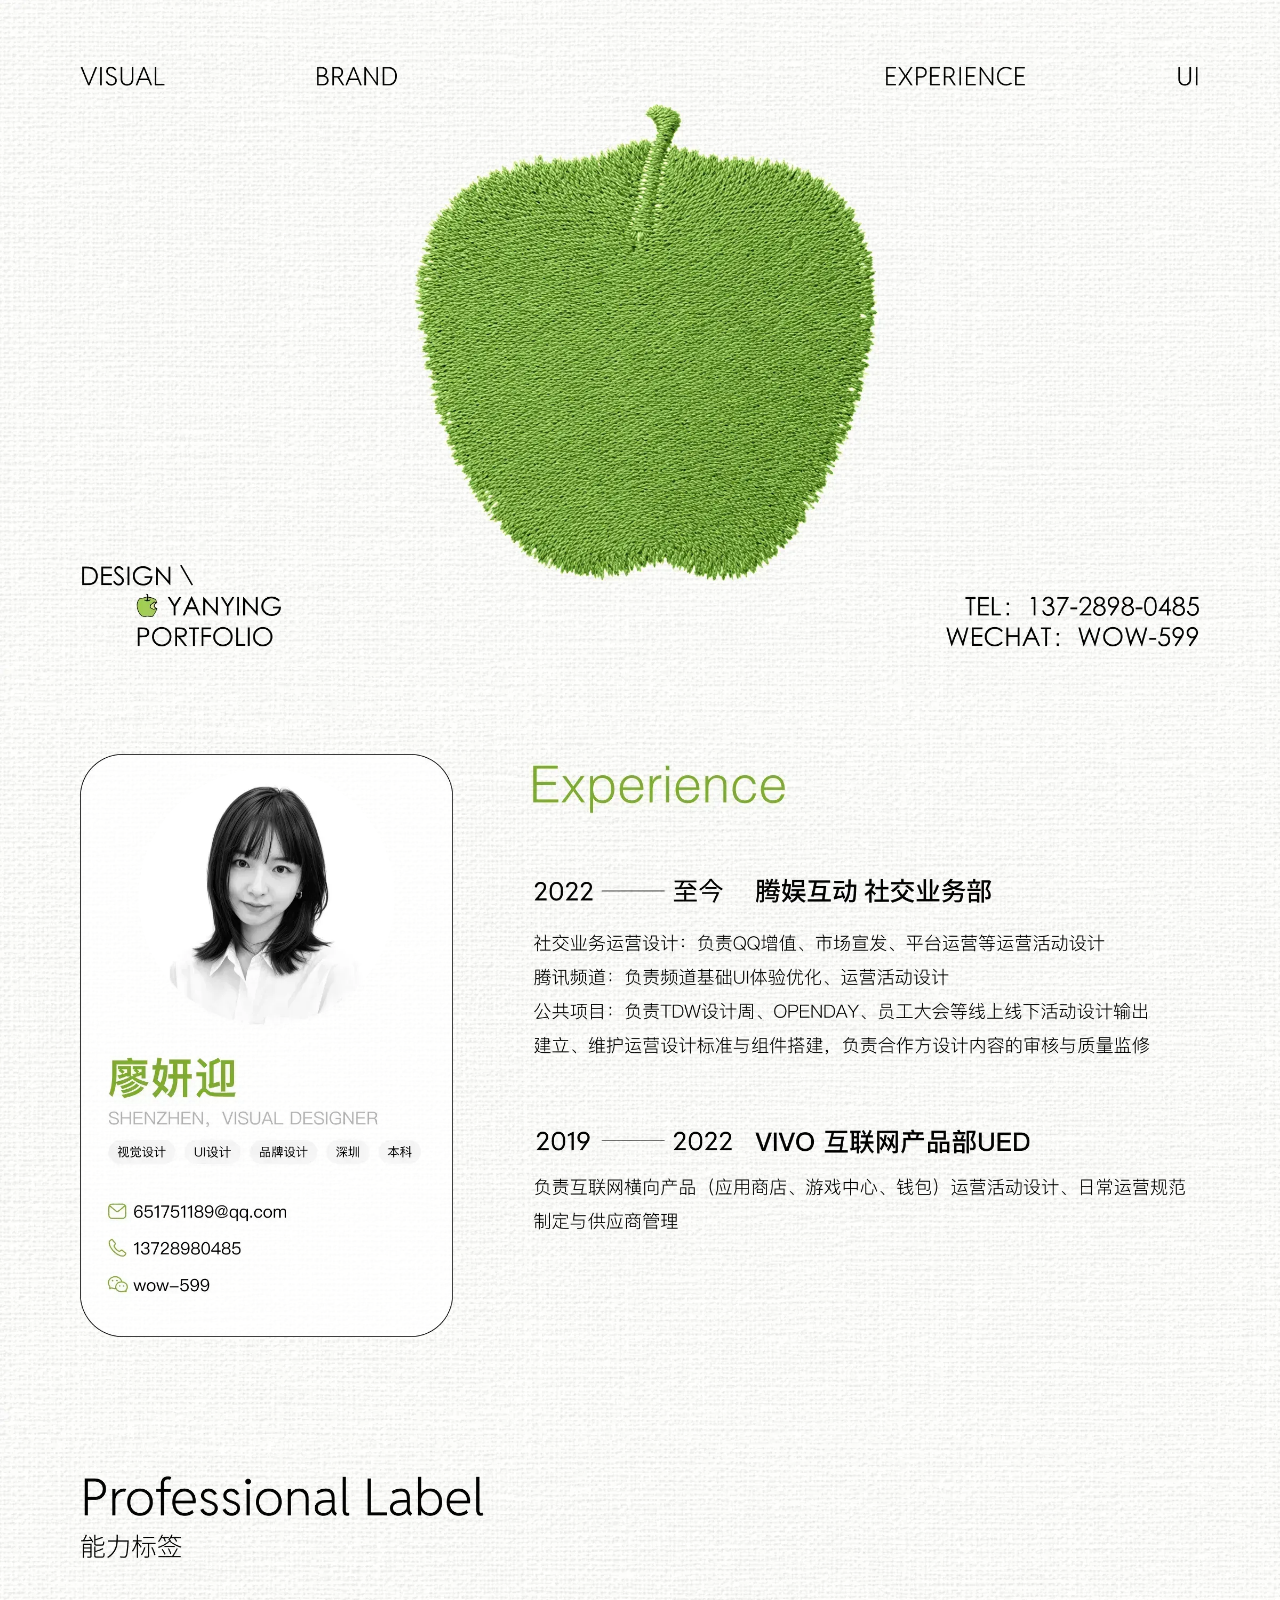
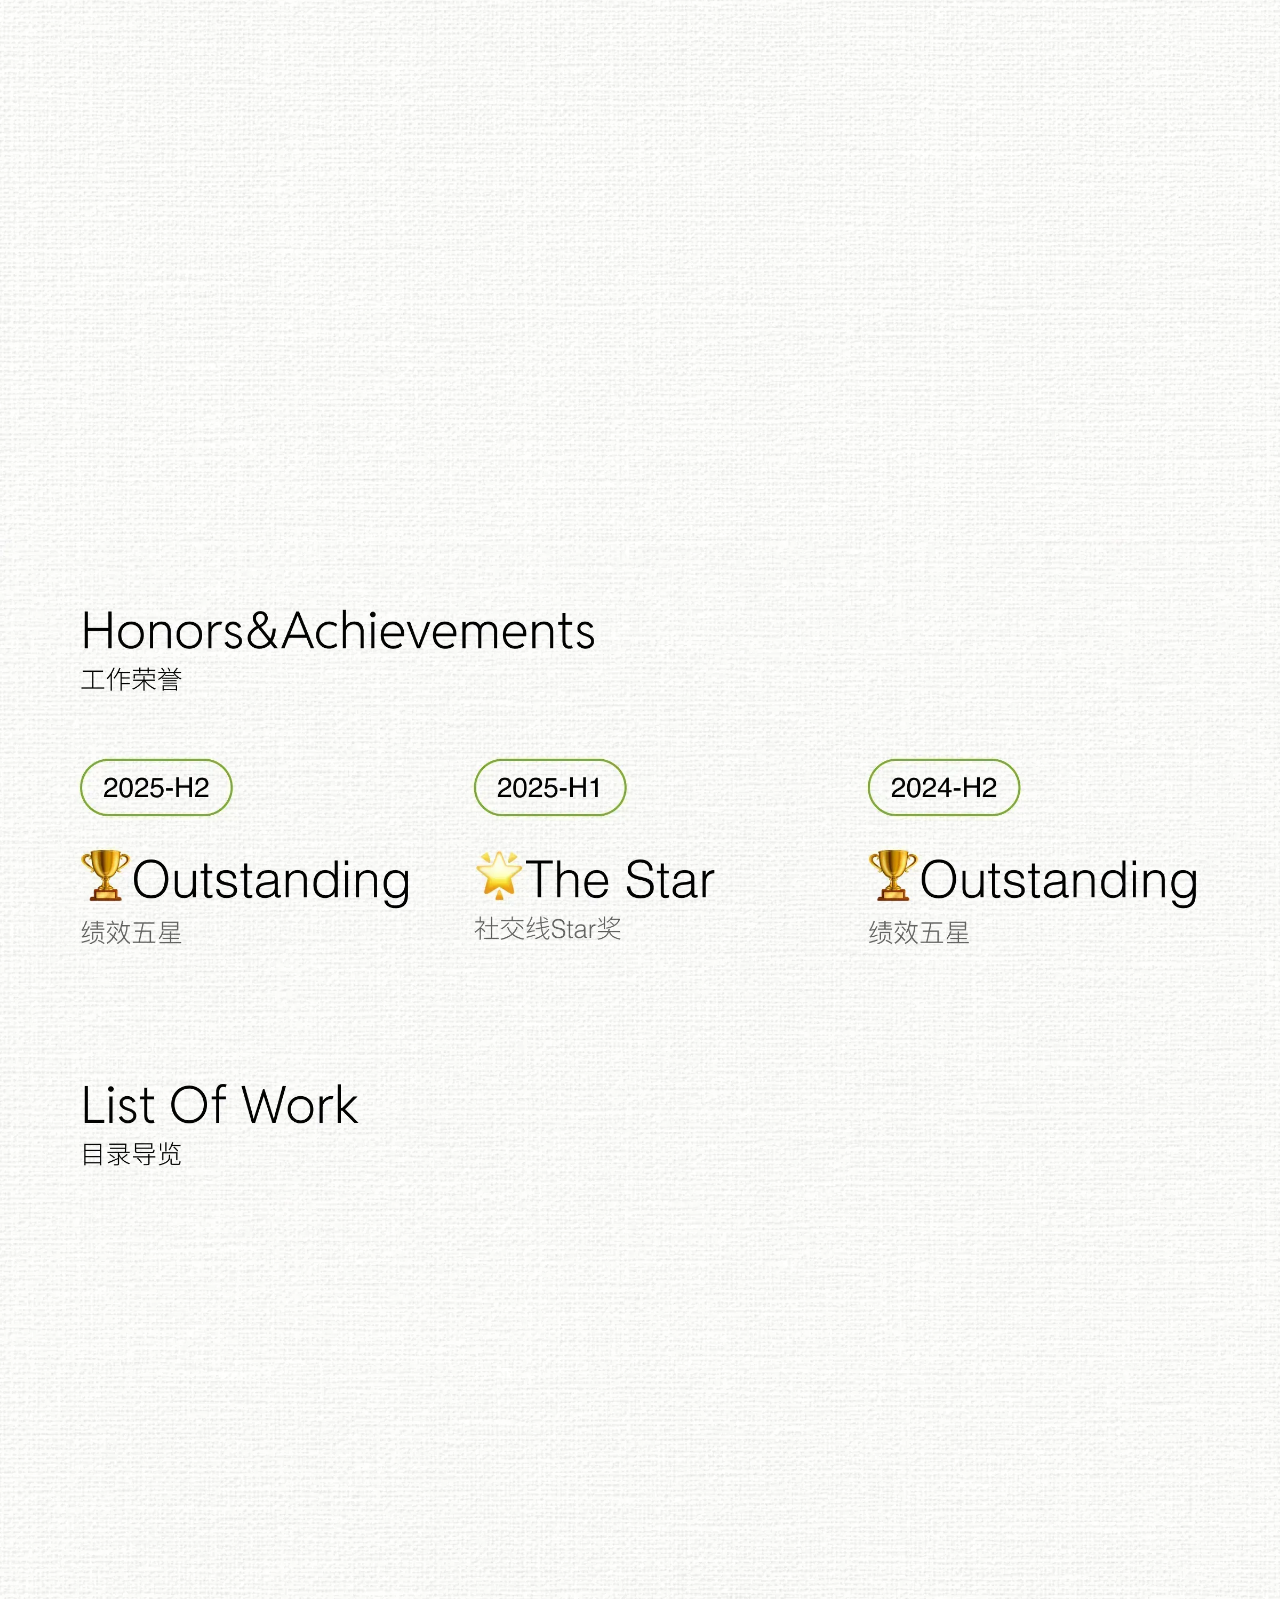
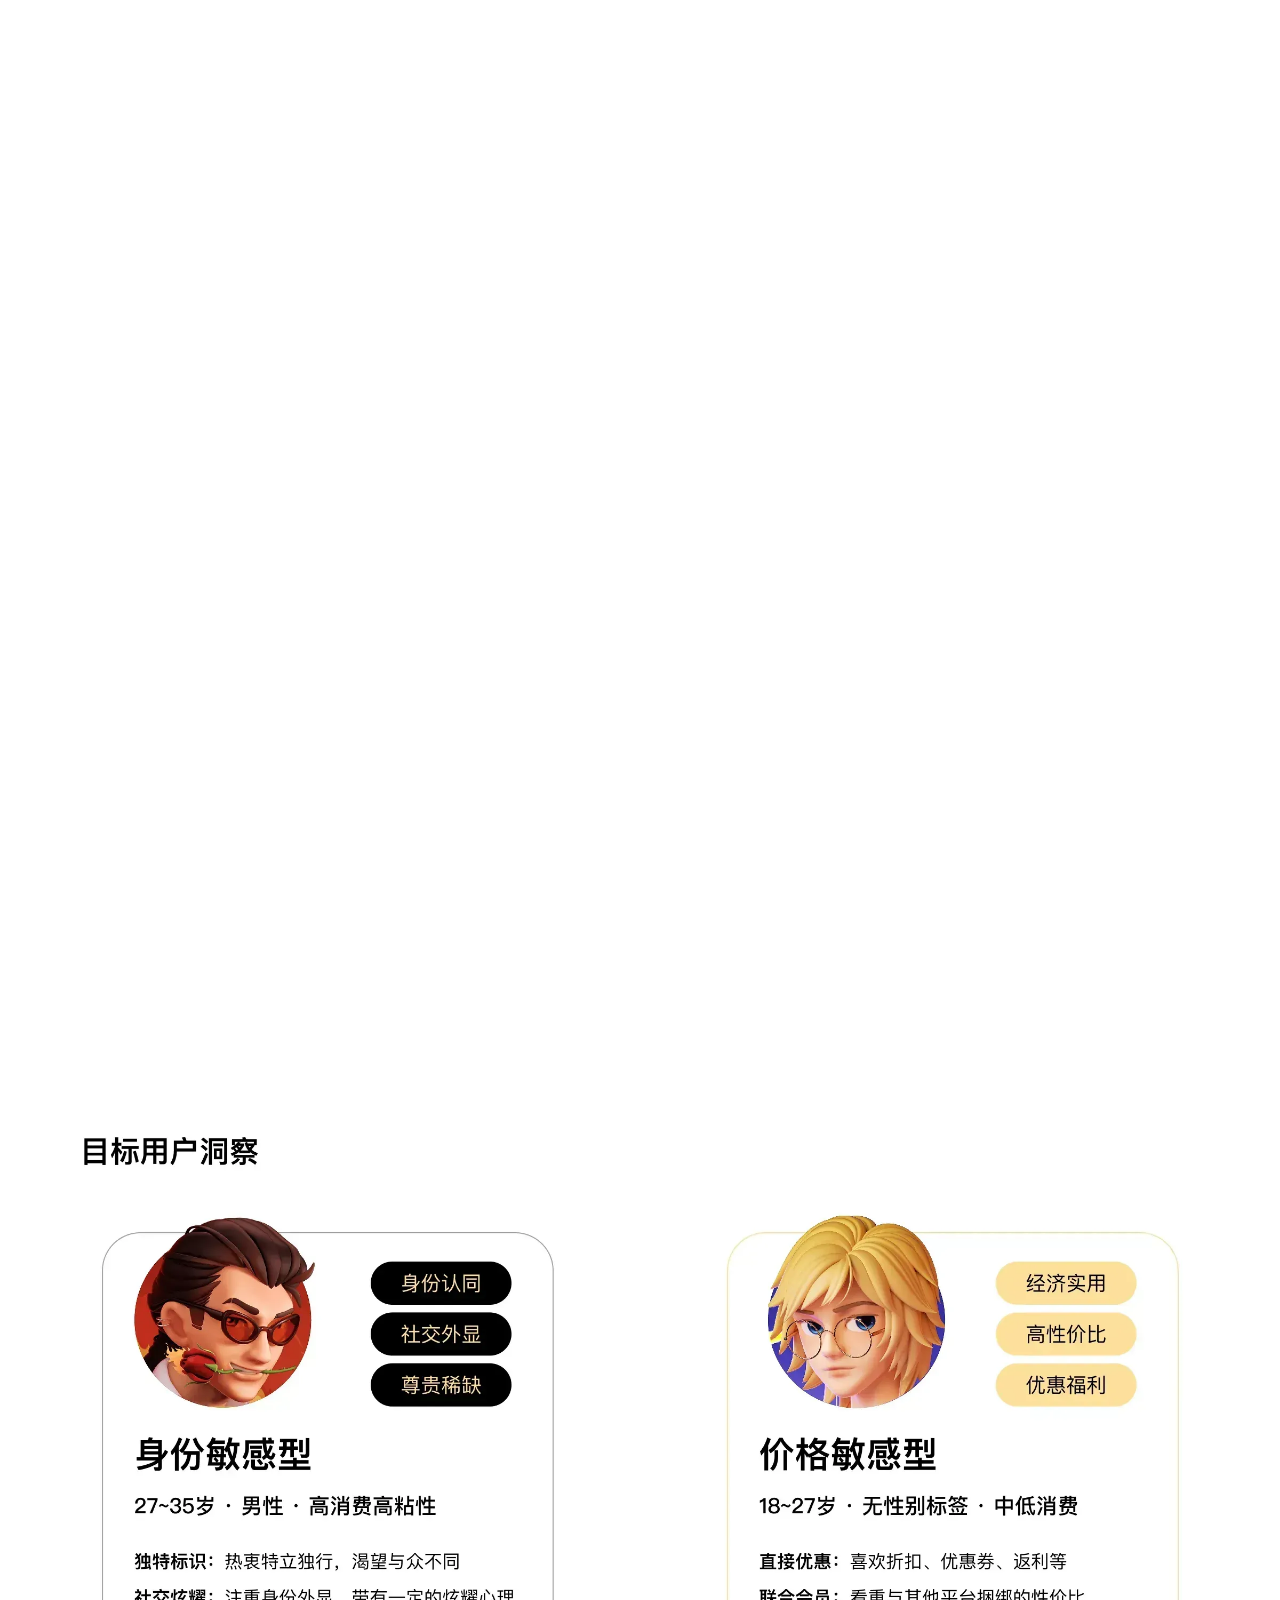
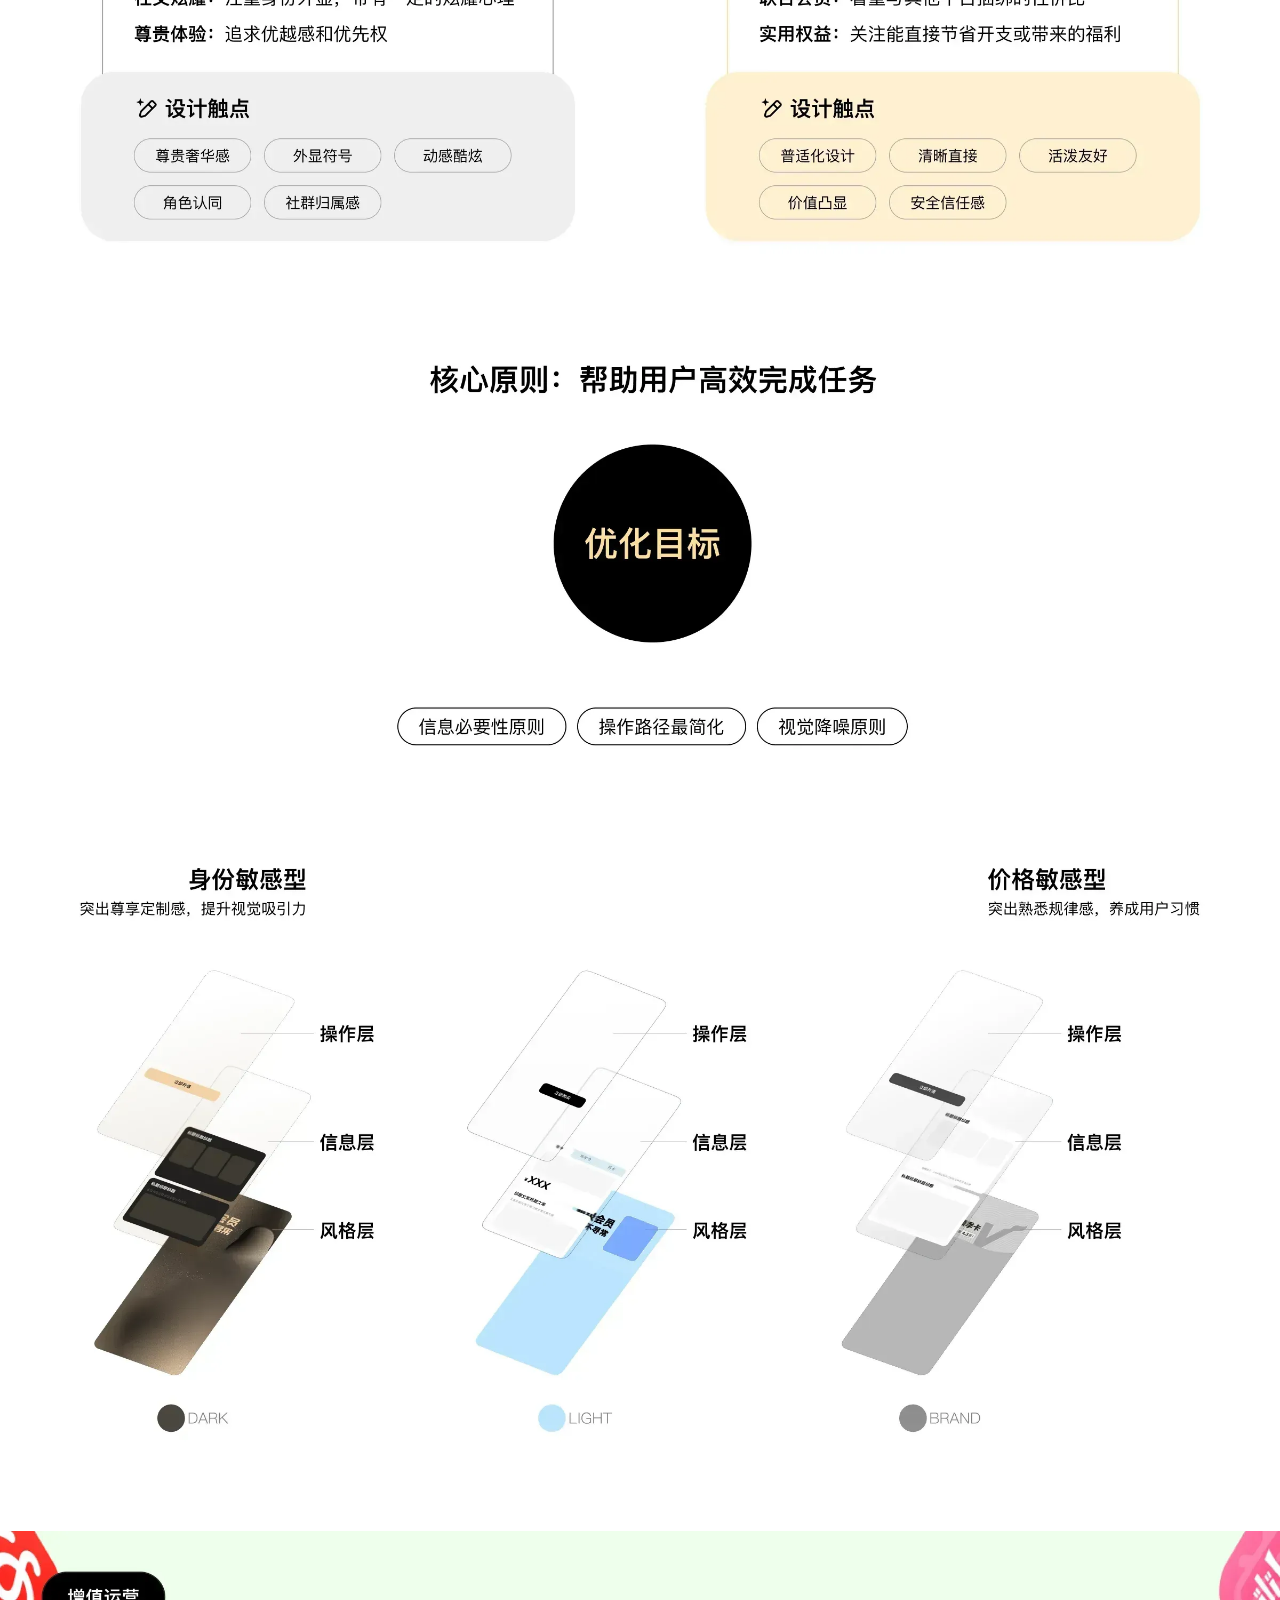
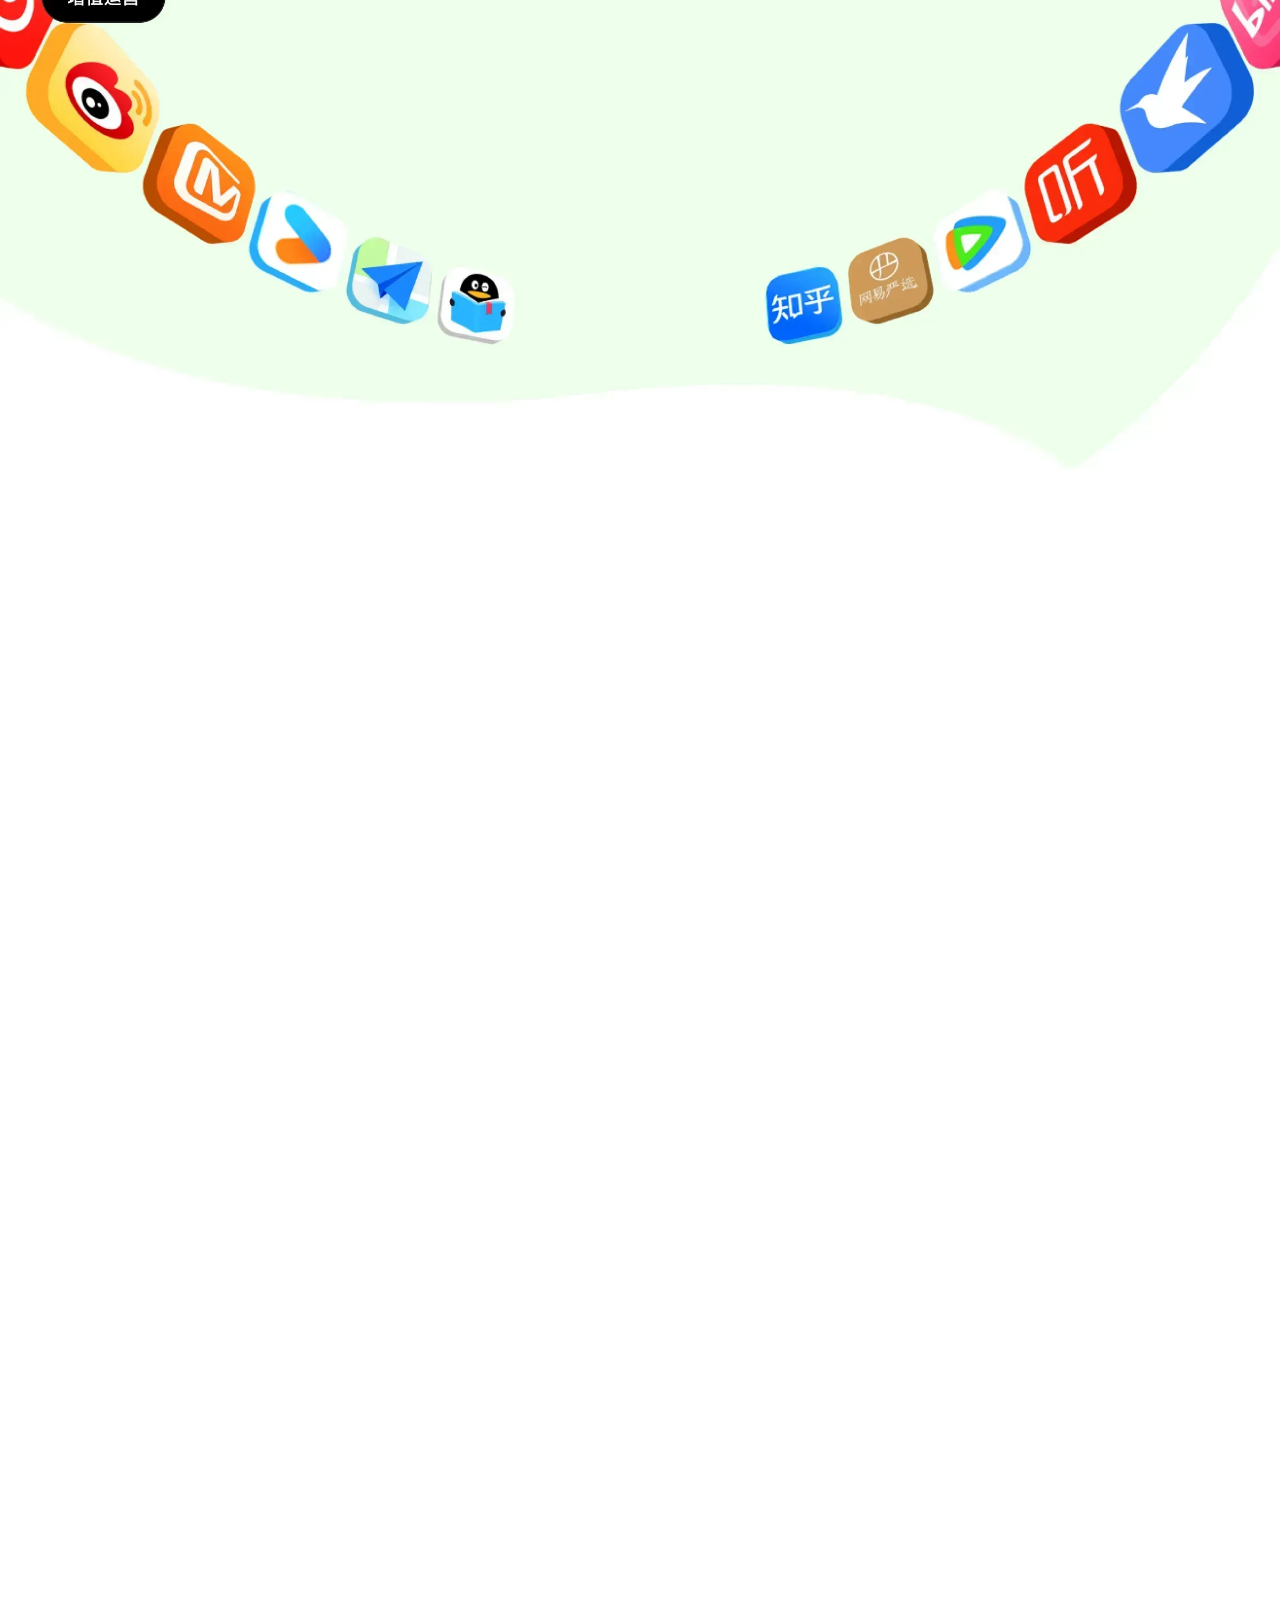
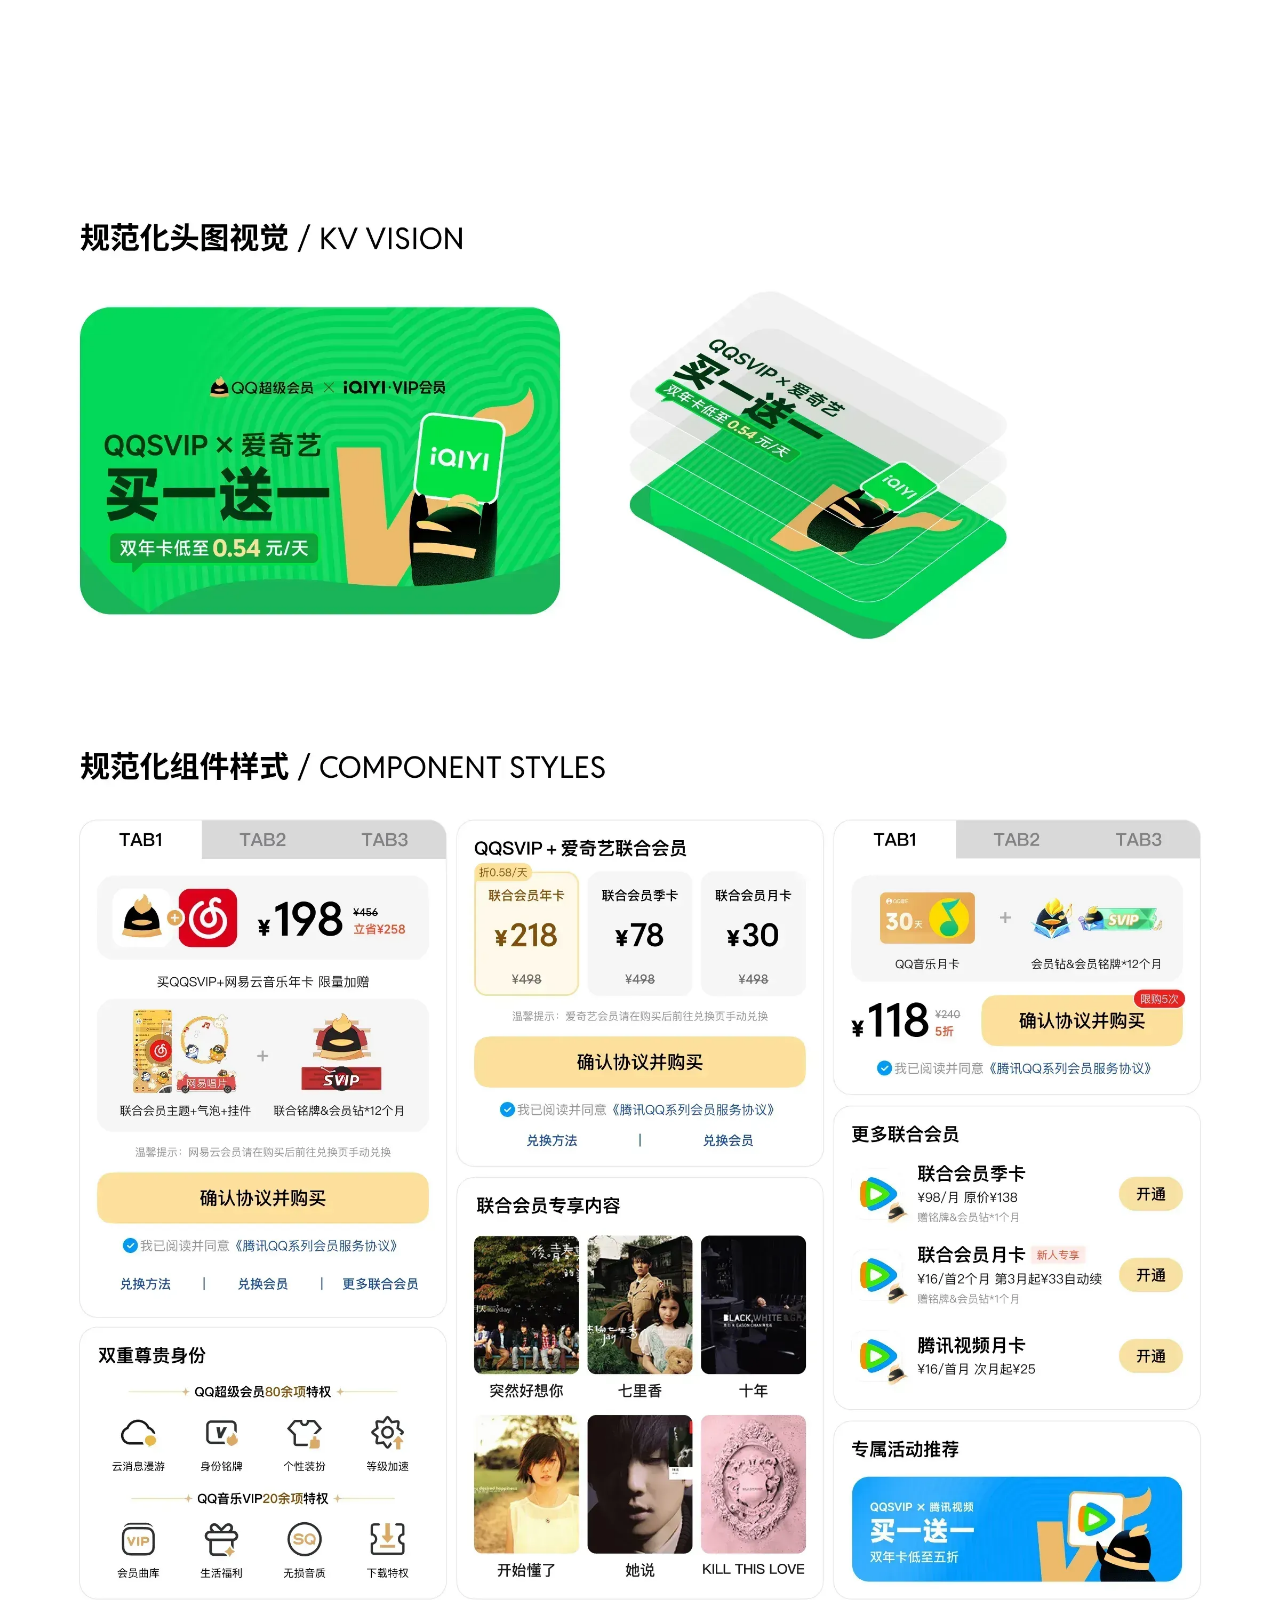
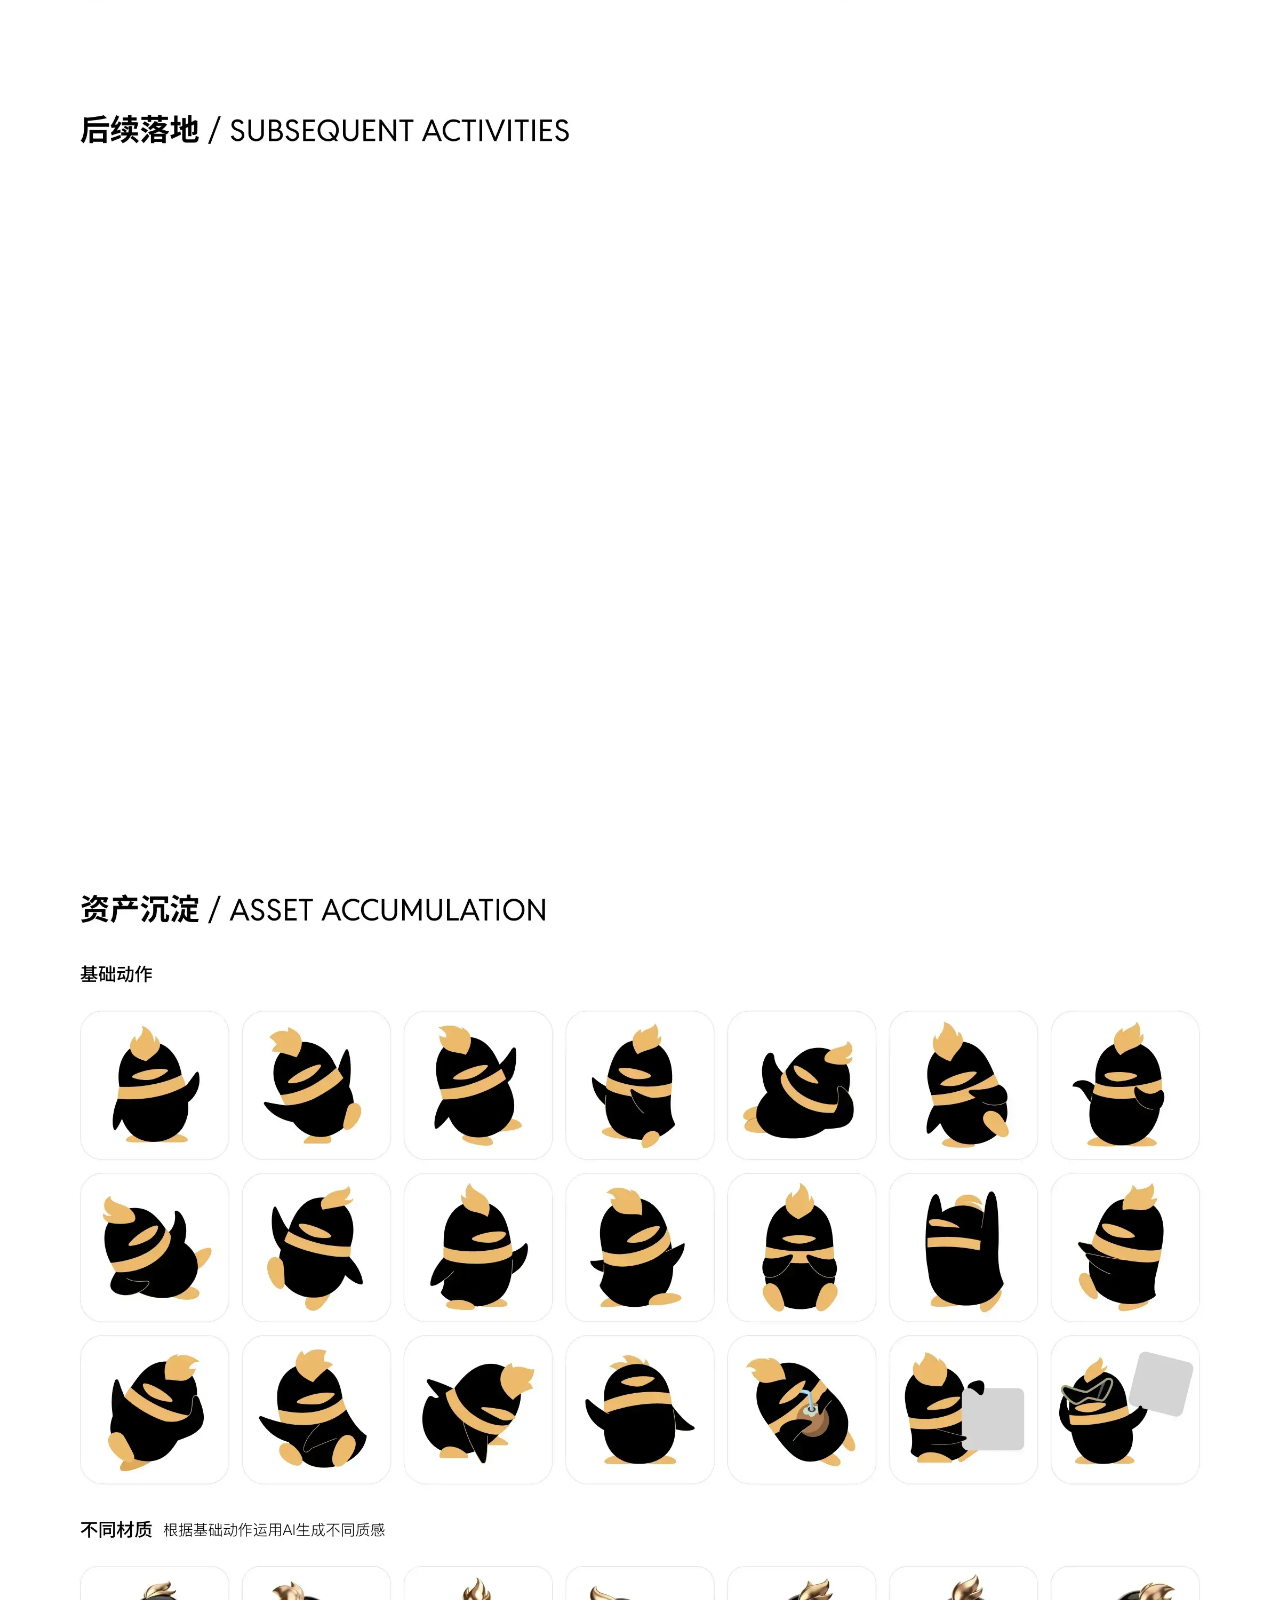
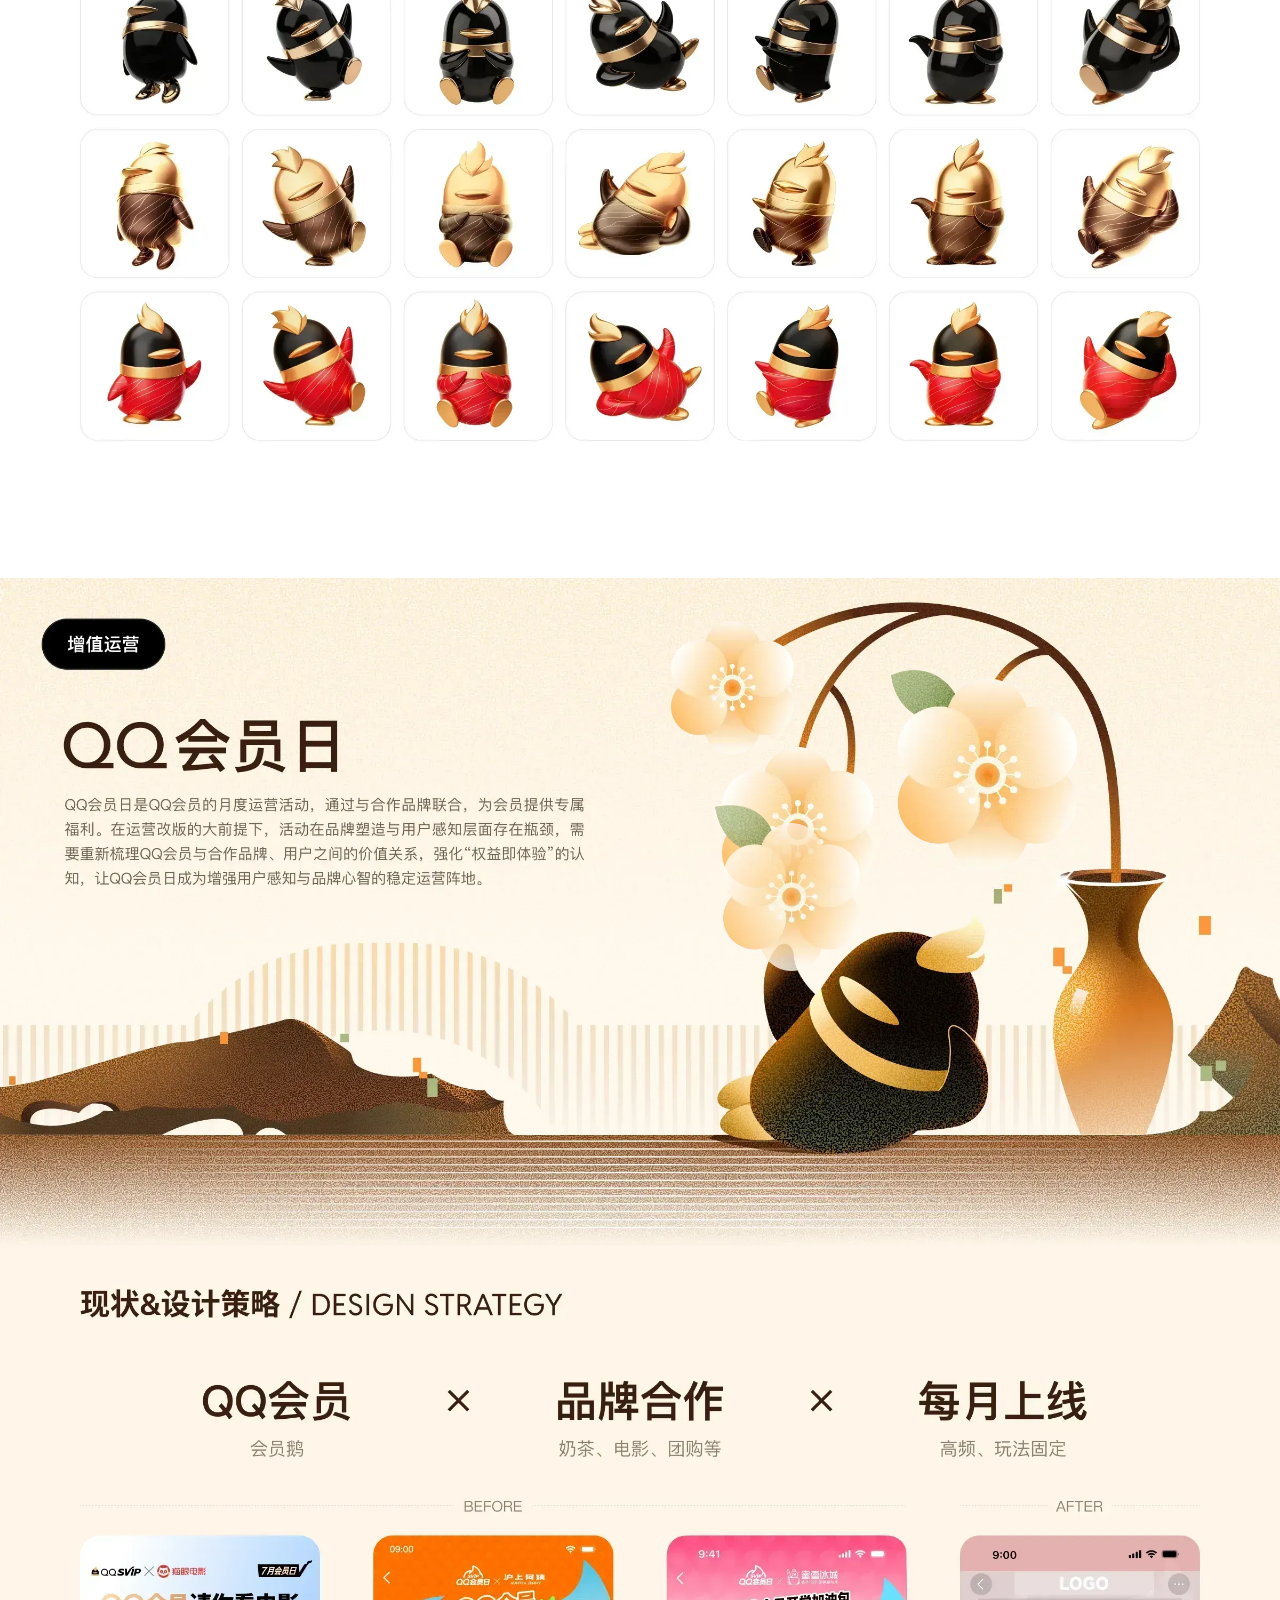
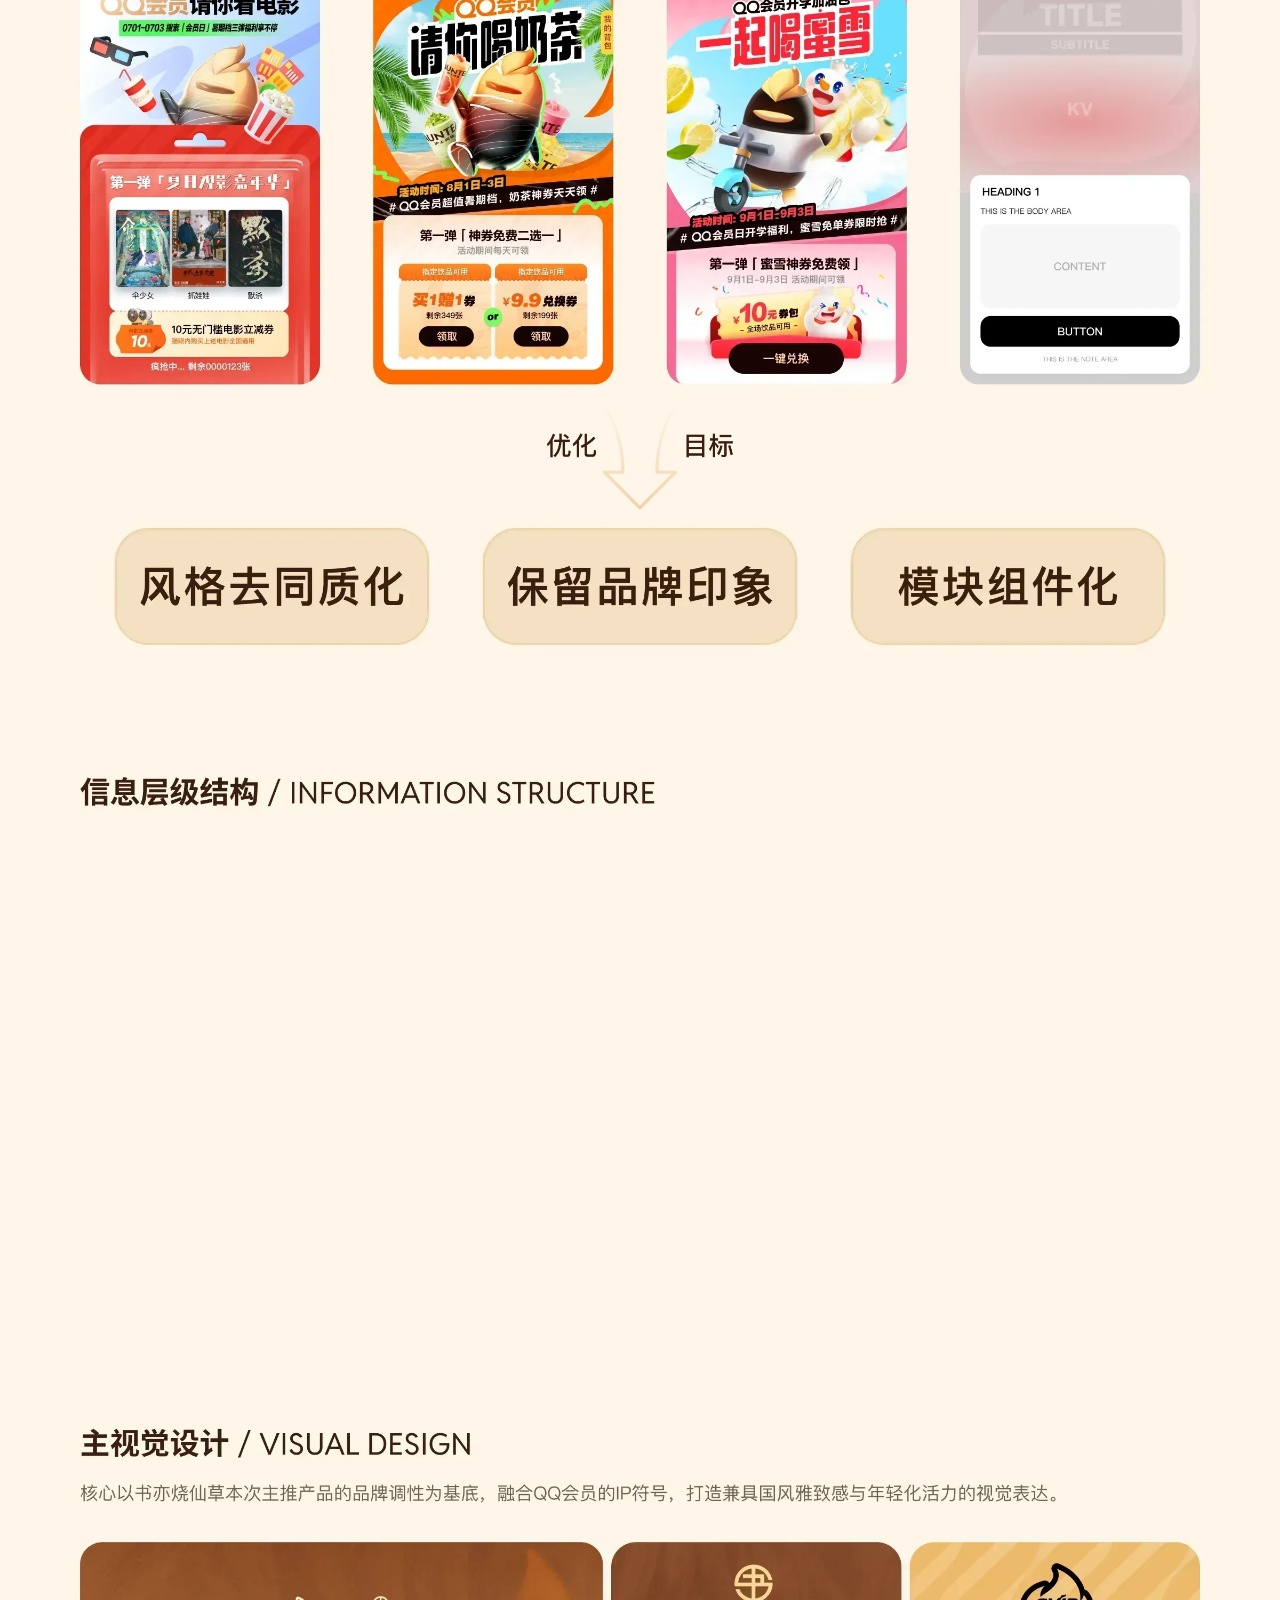
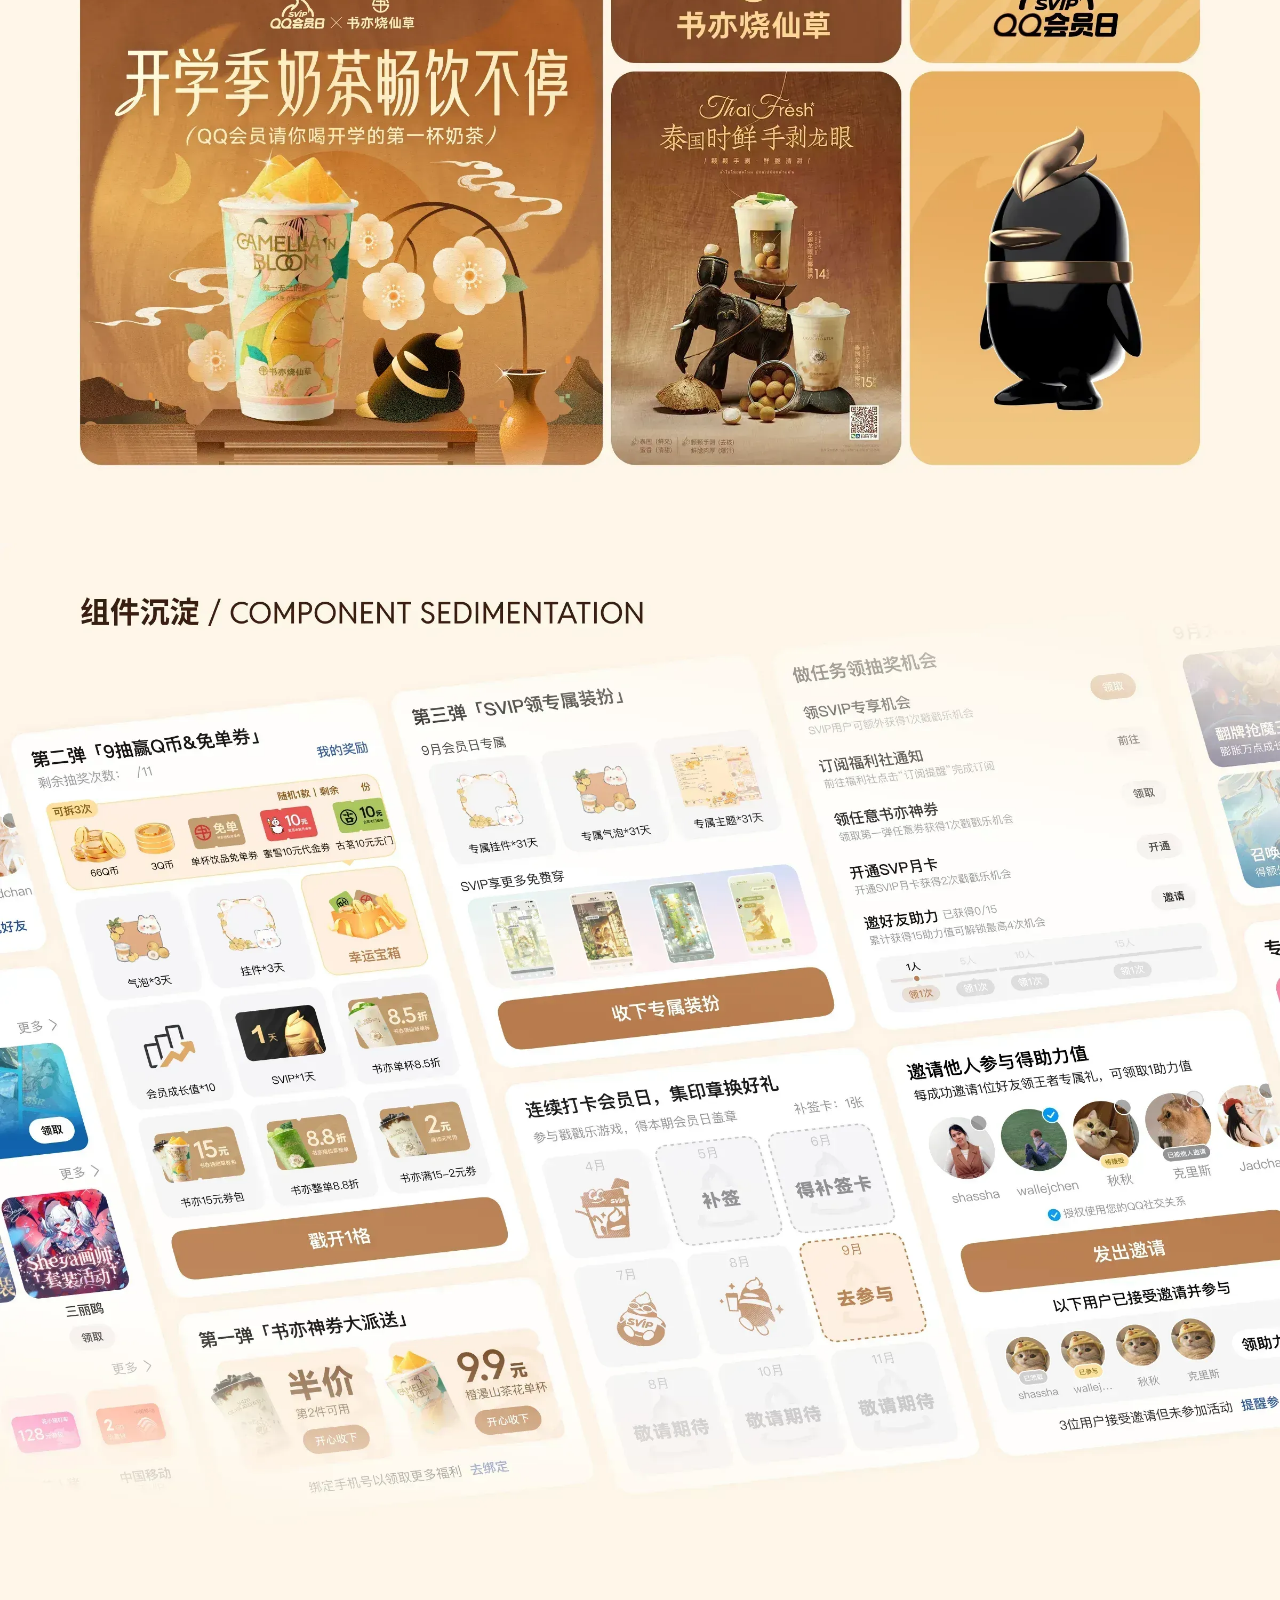
==== commit edd69ddc: "perf: 添加 image-rendering 提升图片缩放清晰度" ====
--- a/index.html
+++ b/index.html
@@ -19,6 +19,9 @@
 img {
     max-width: 100%;
     height: auto;
+    /* 强制浏览器在对高清大图进行缩放时，使用更锐利、更高质量的算法（对含有文字的UI设计稿特别有效） */
+    image-rendering: -webkit-optimize-contrast;
+    image-rendering: crisp-edges;
 }
 
 body {
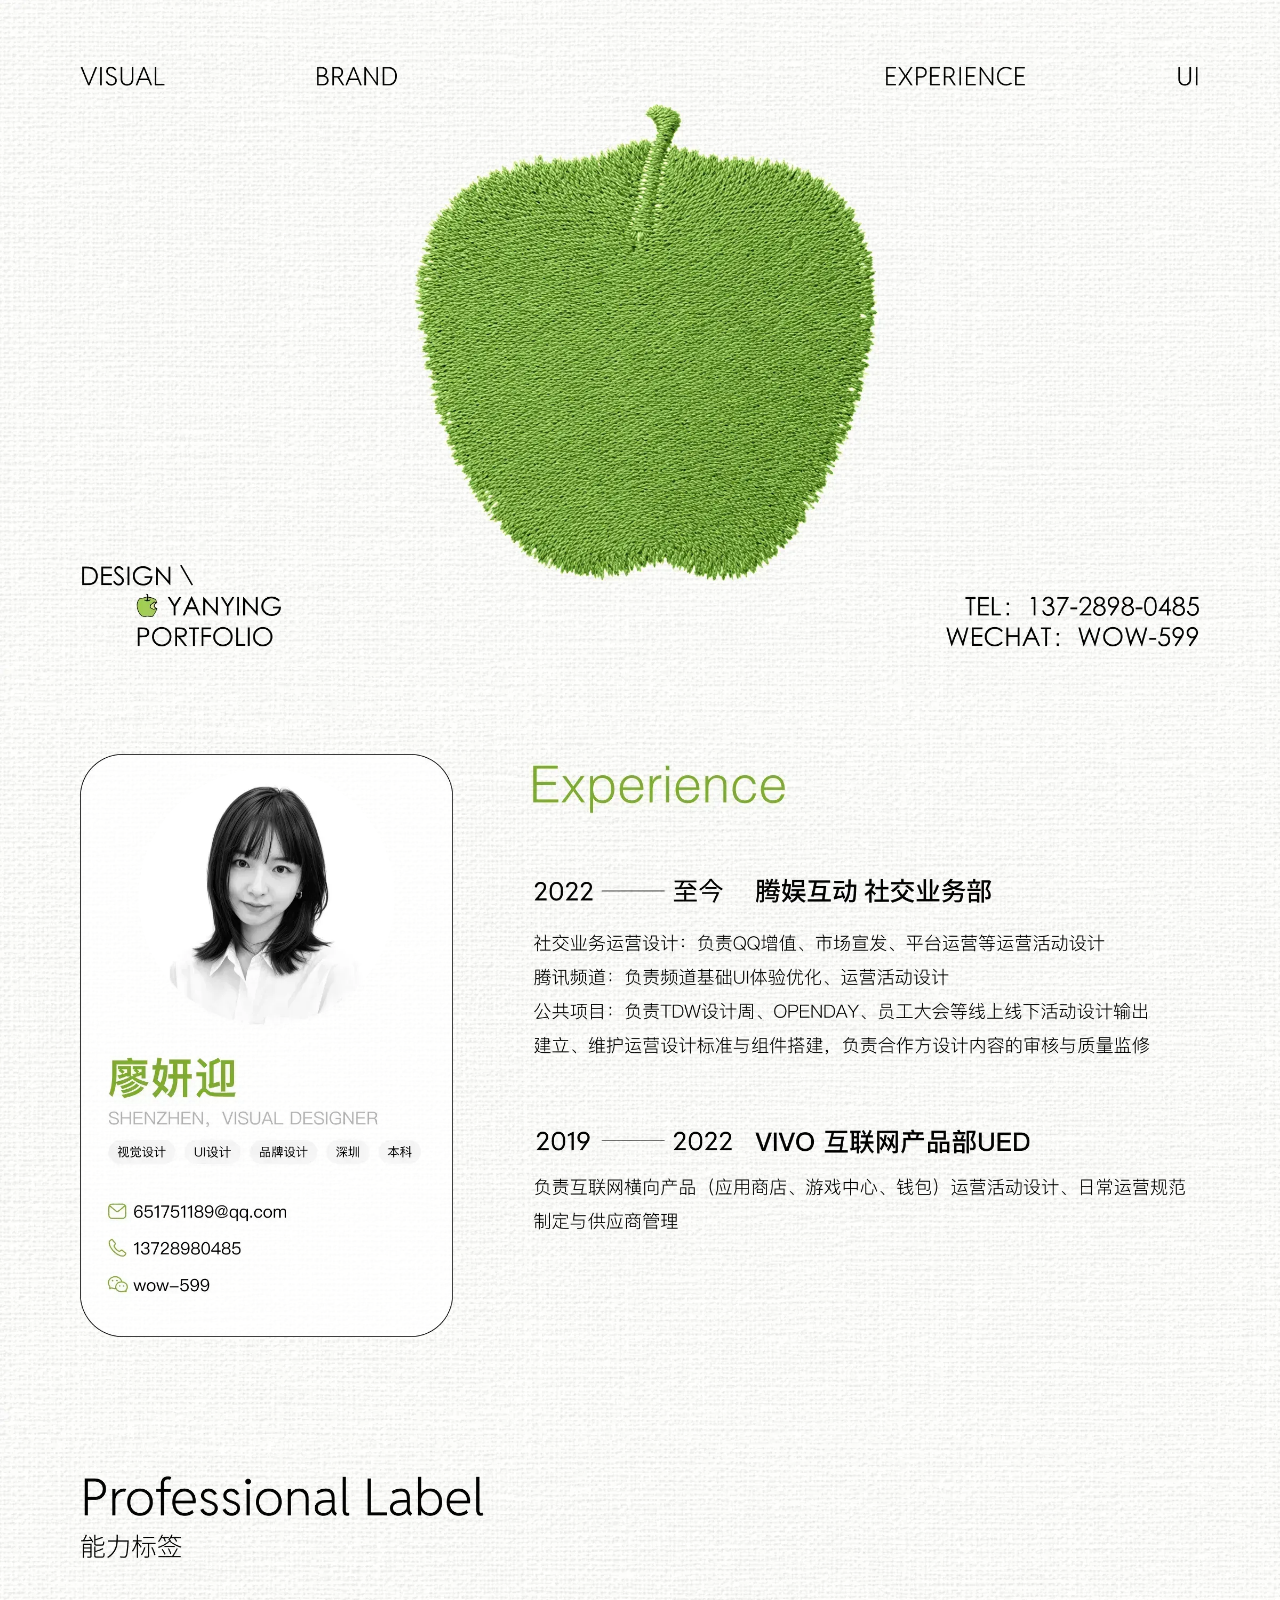
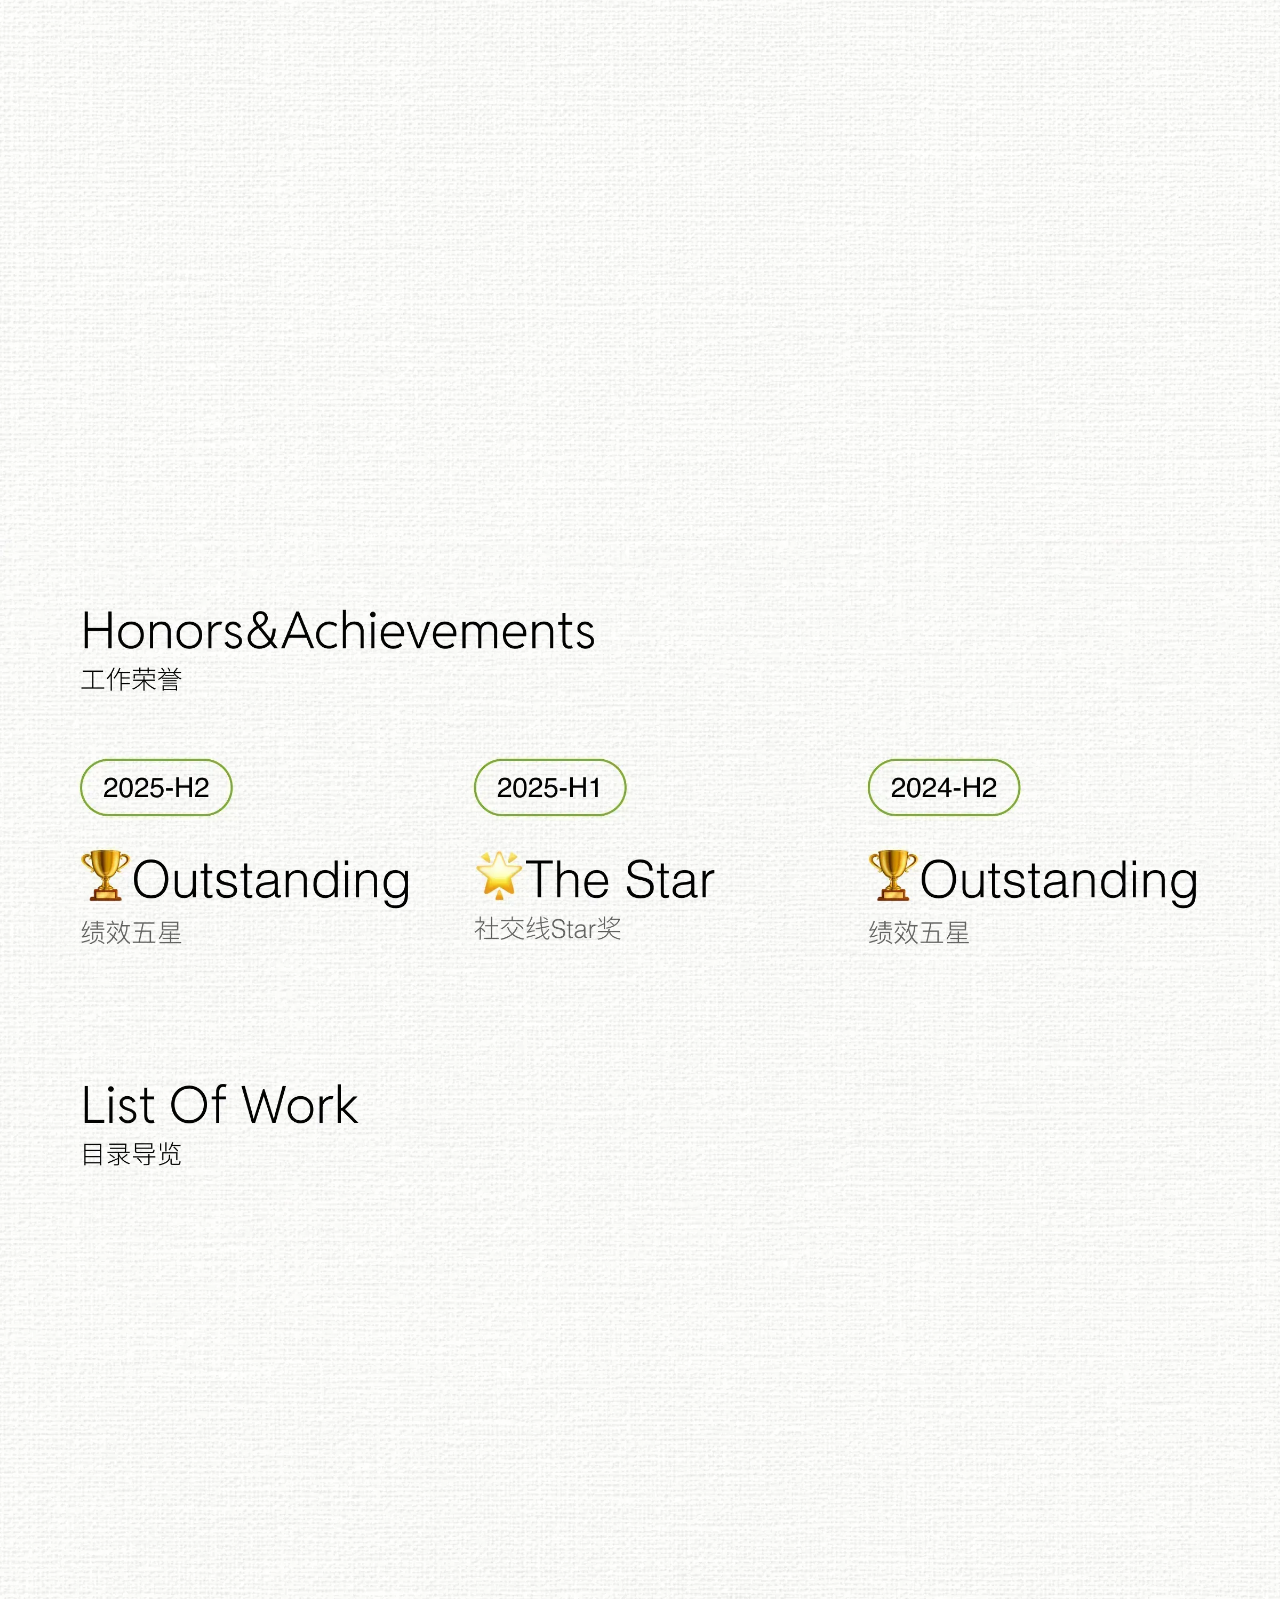
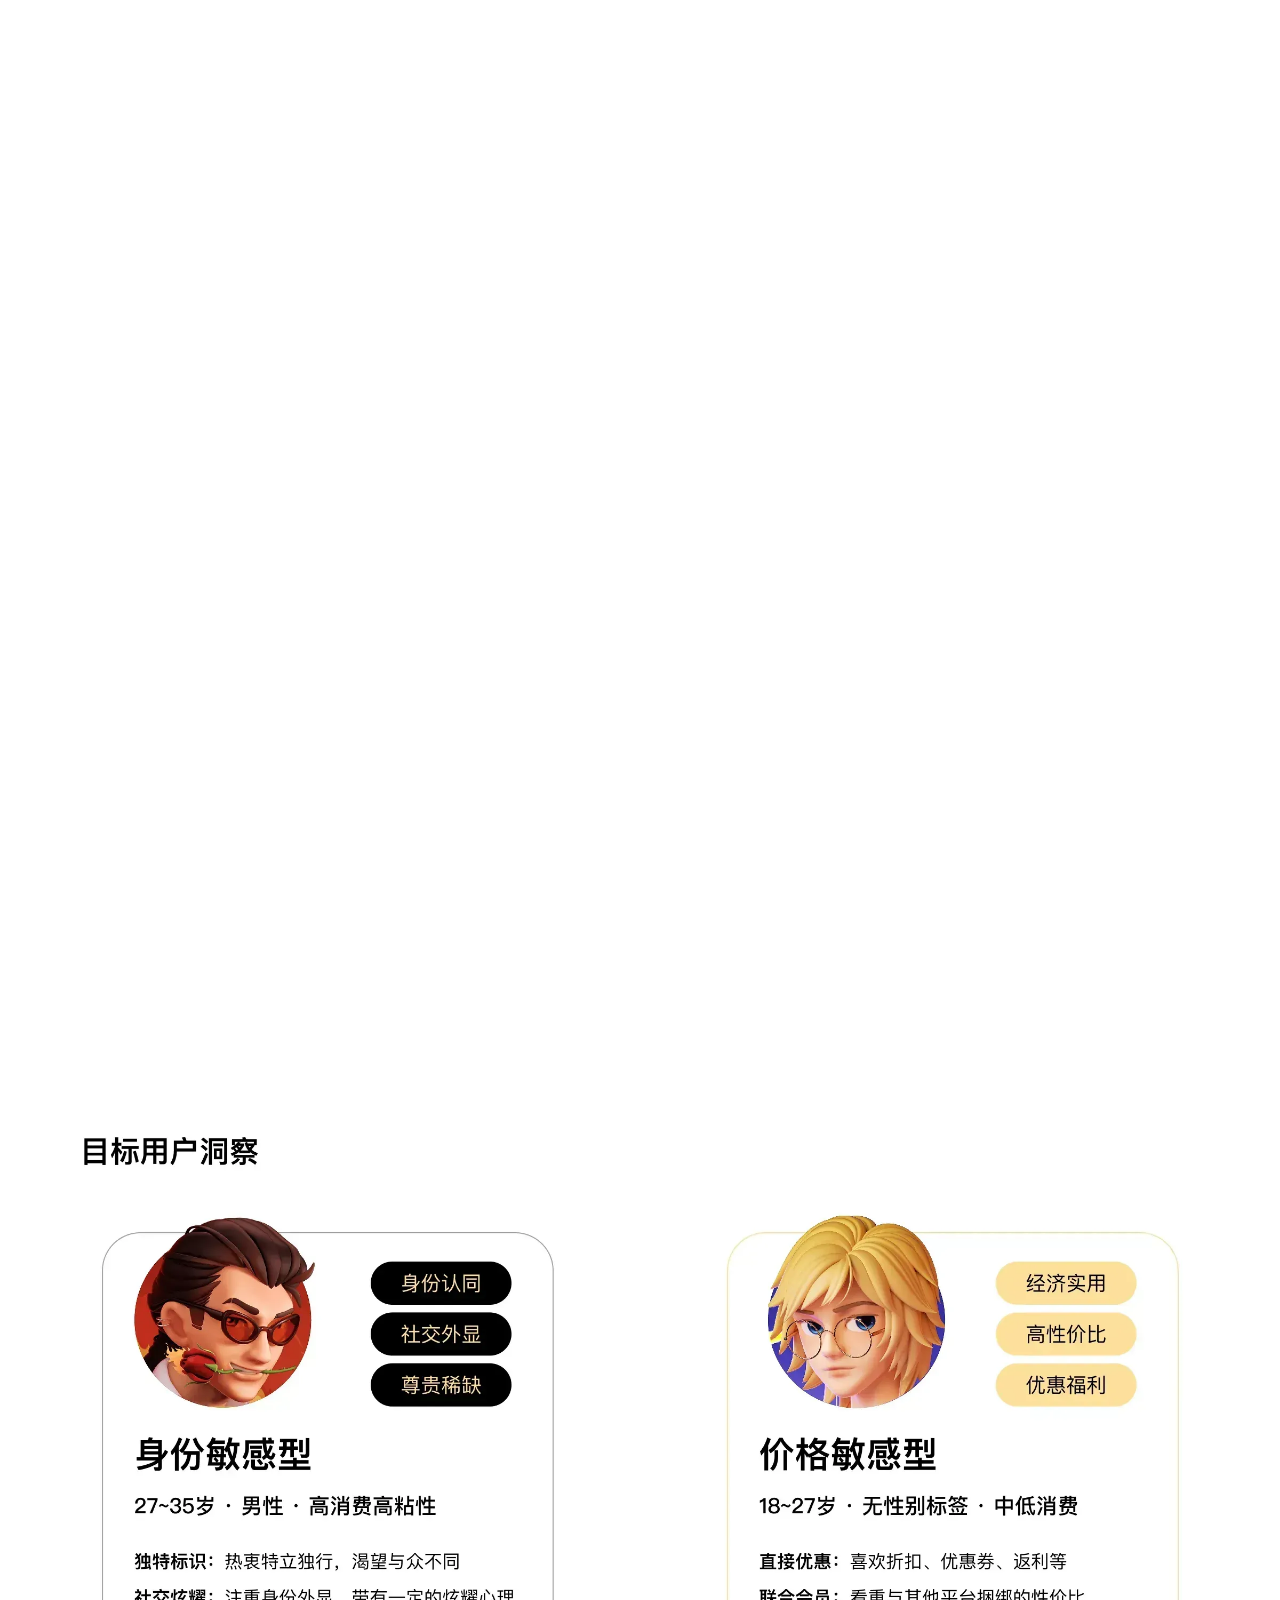
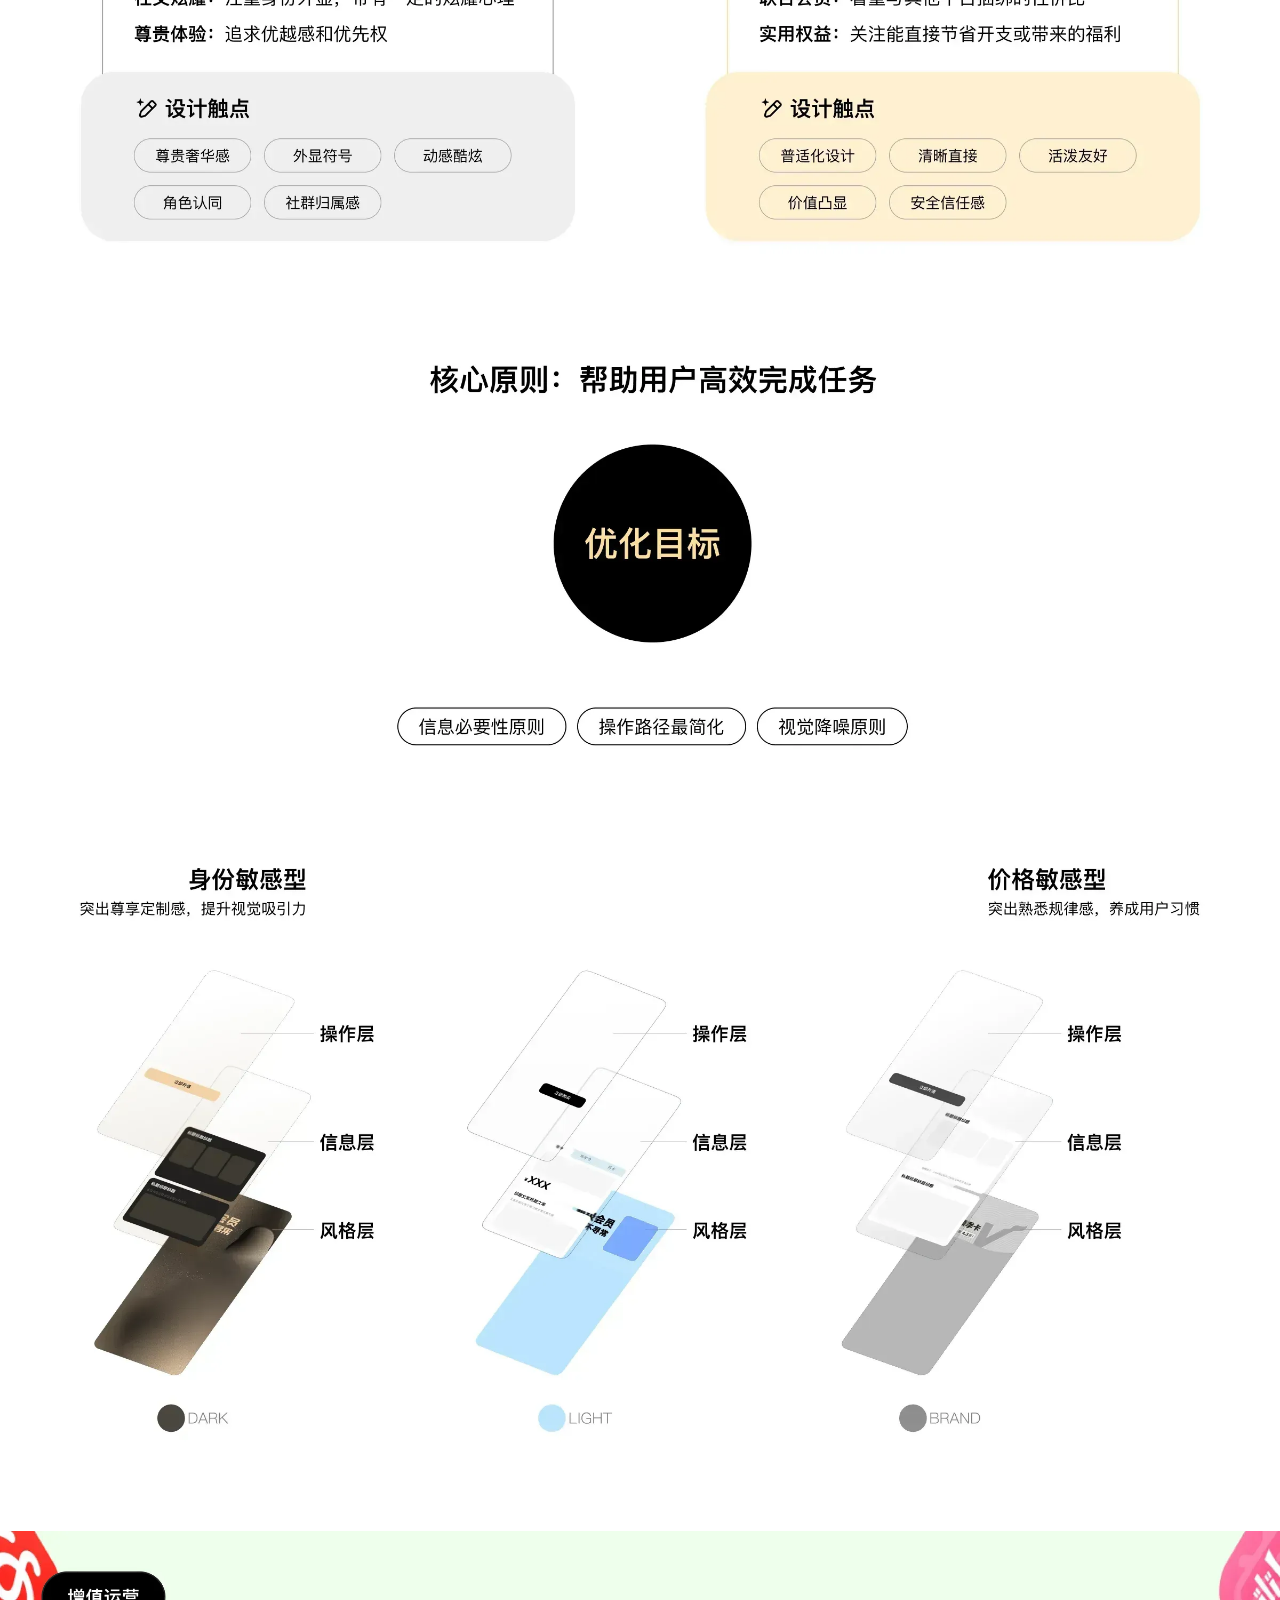
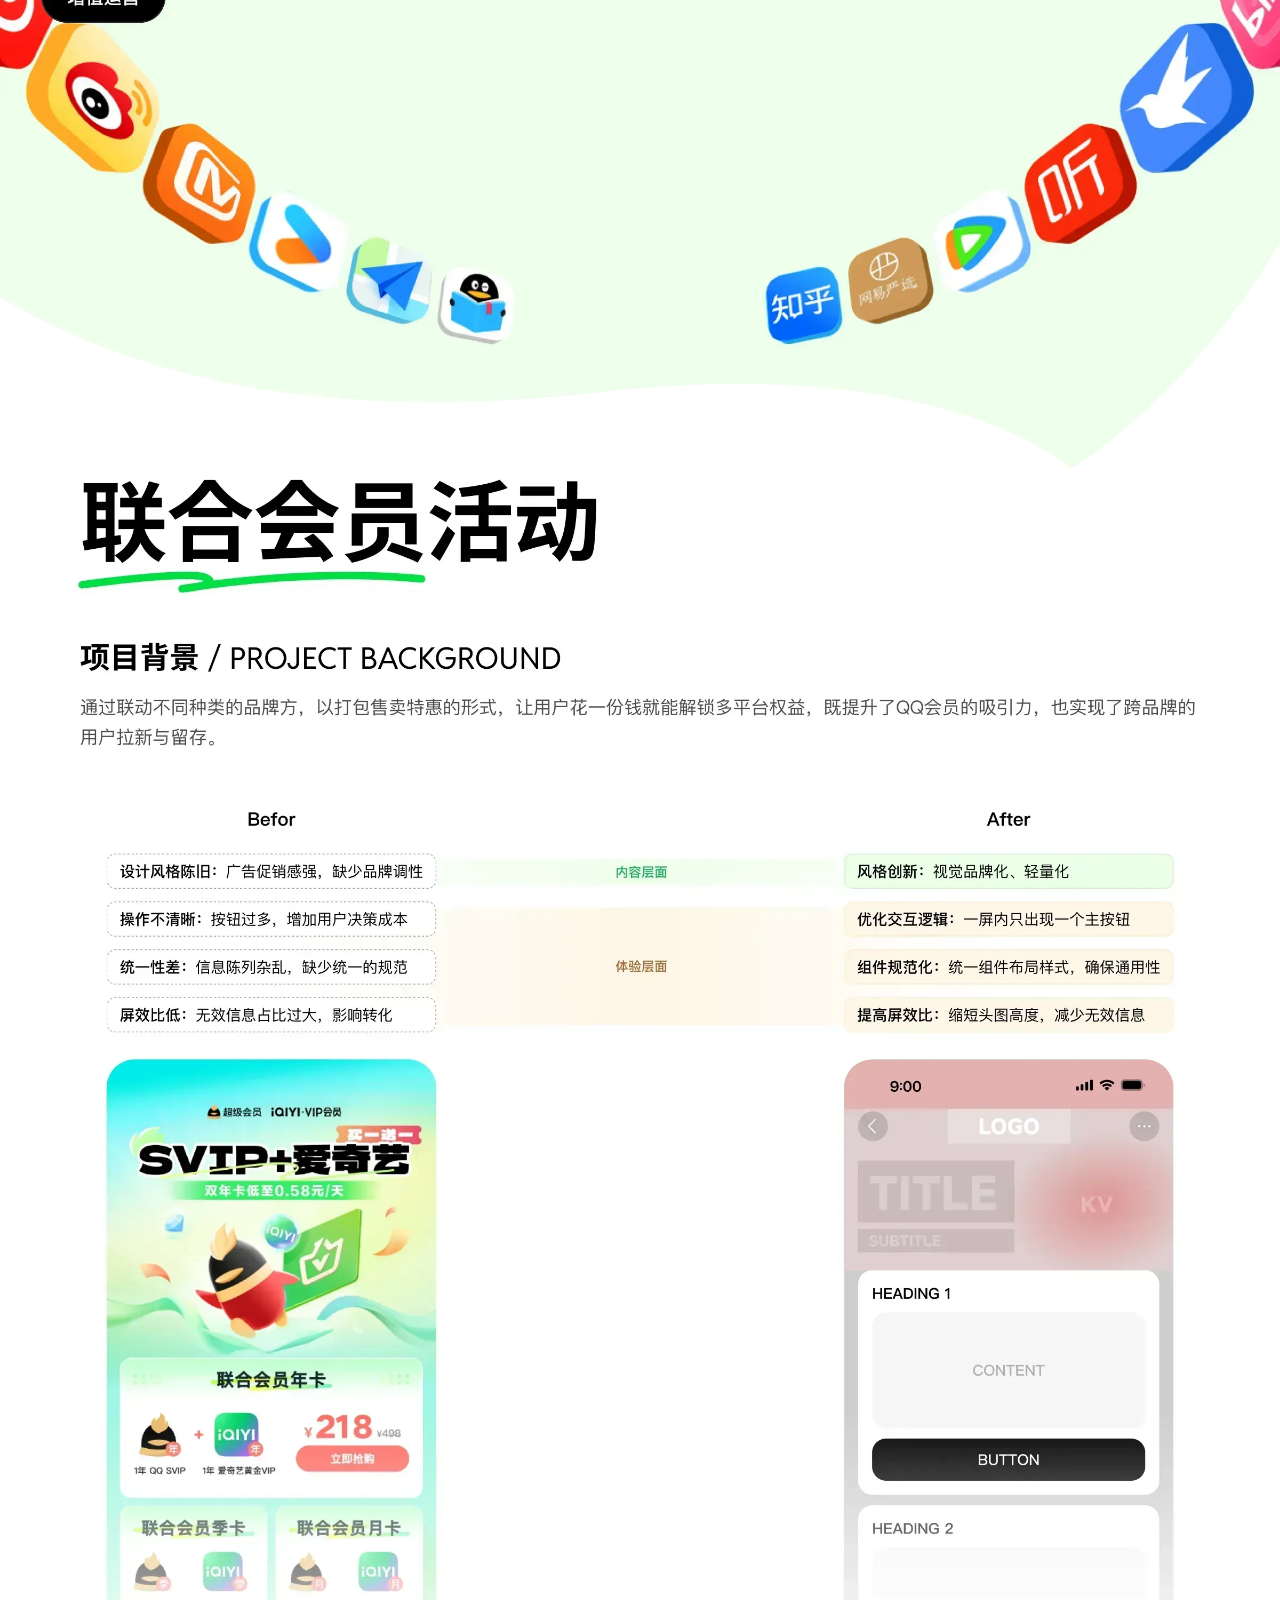
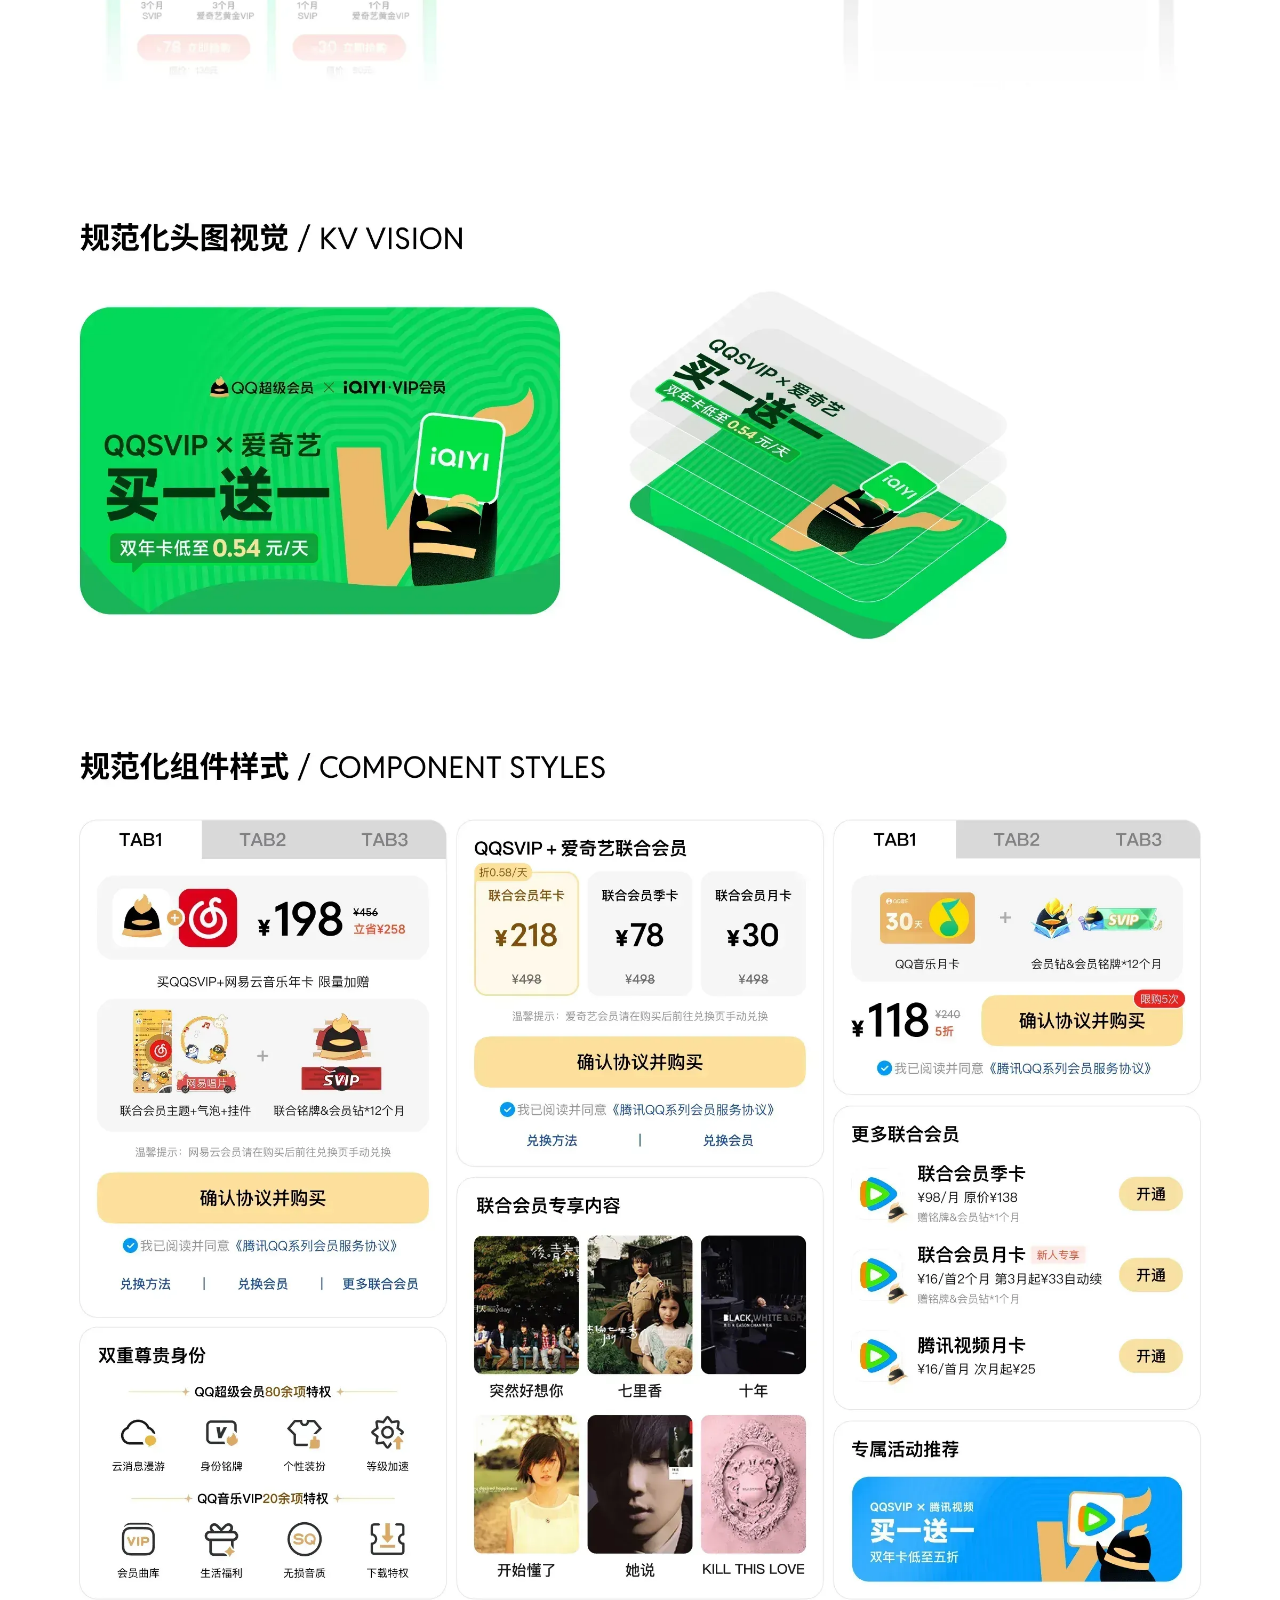
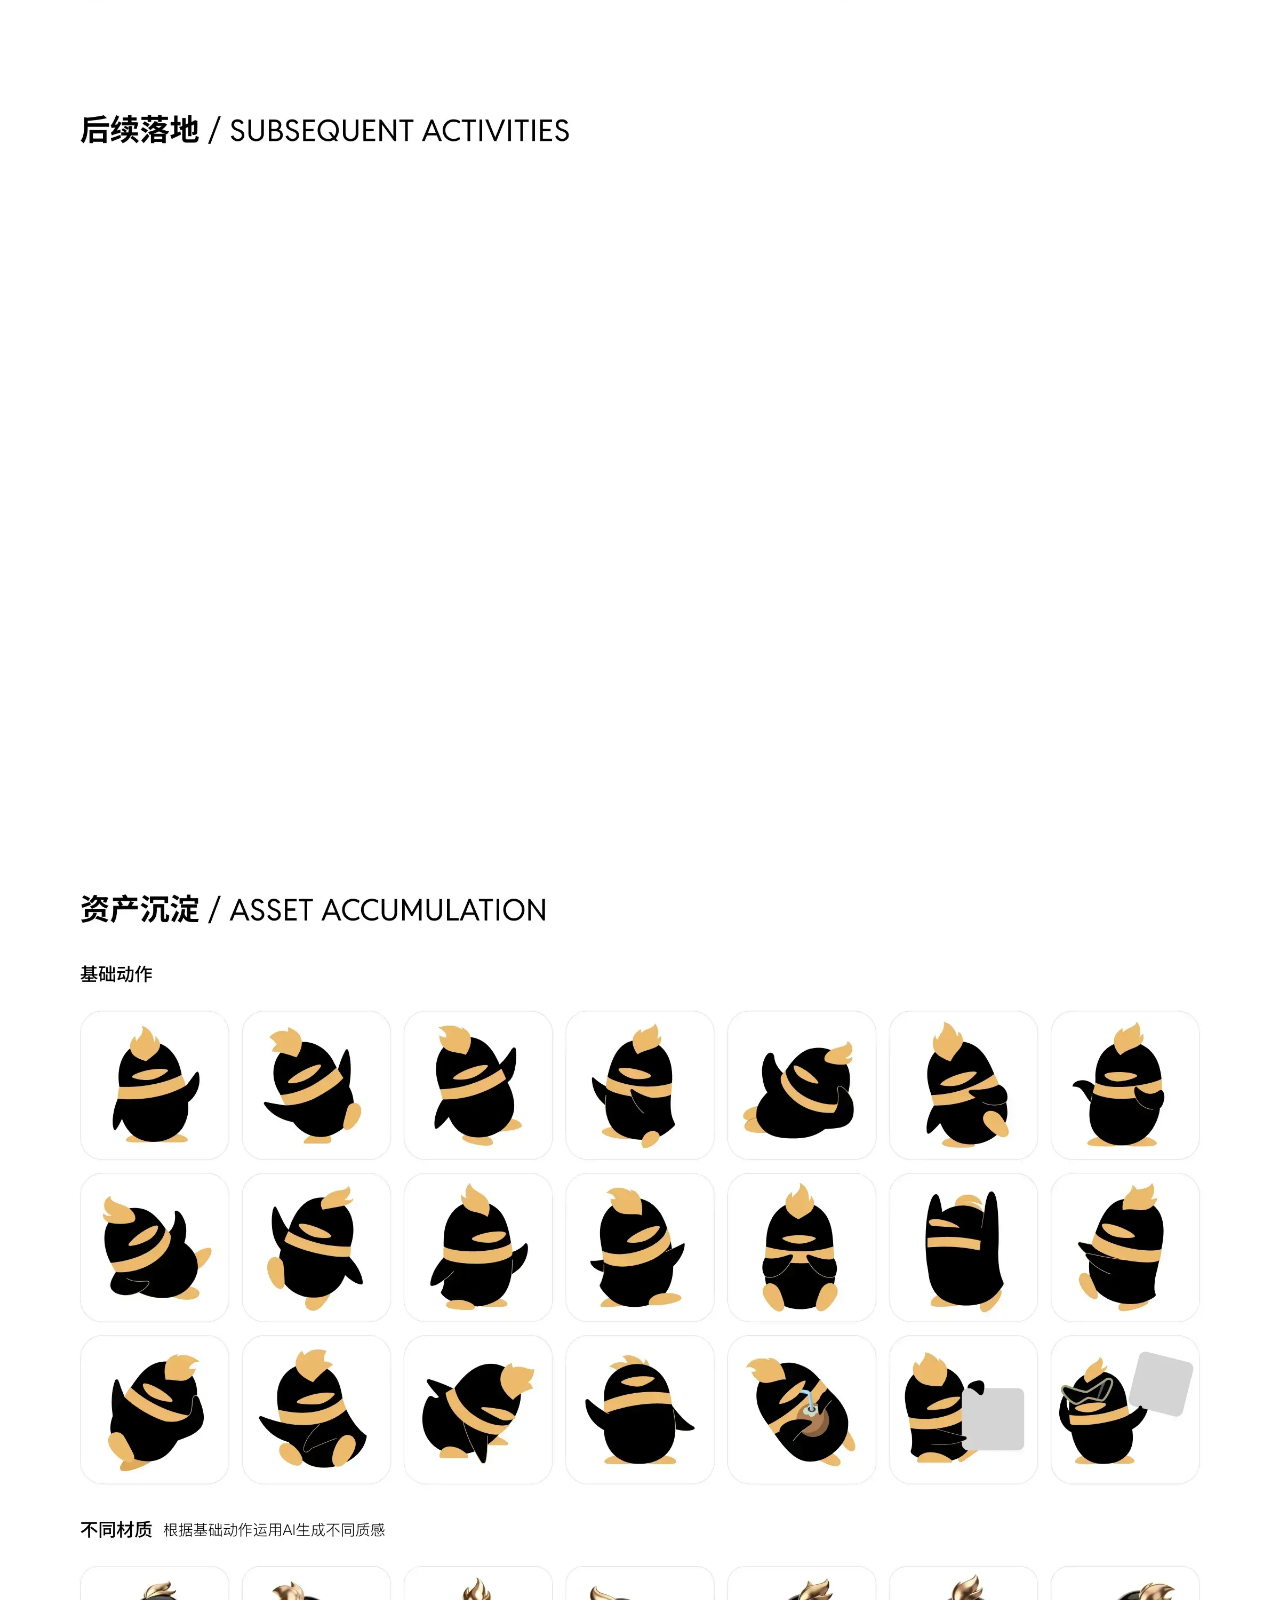
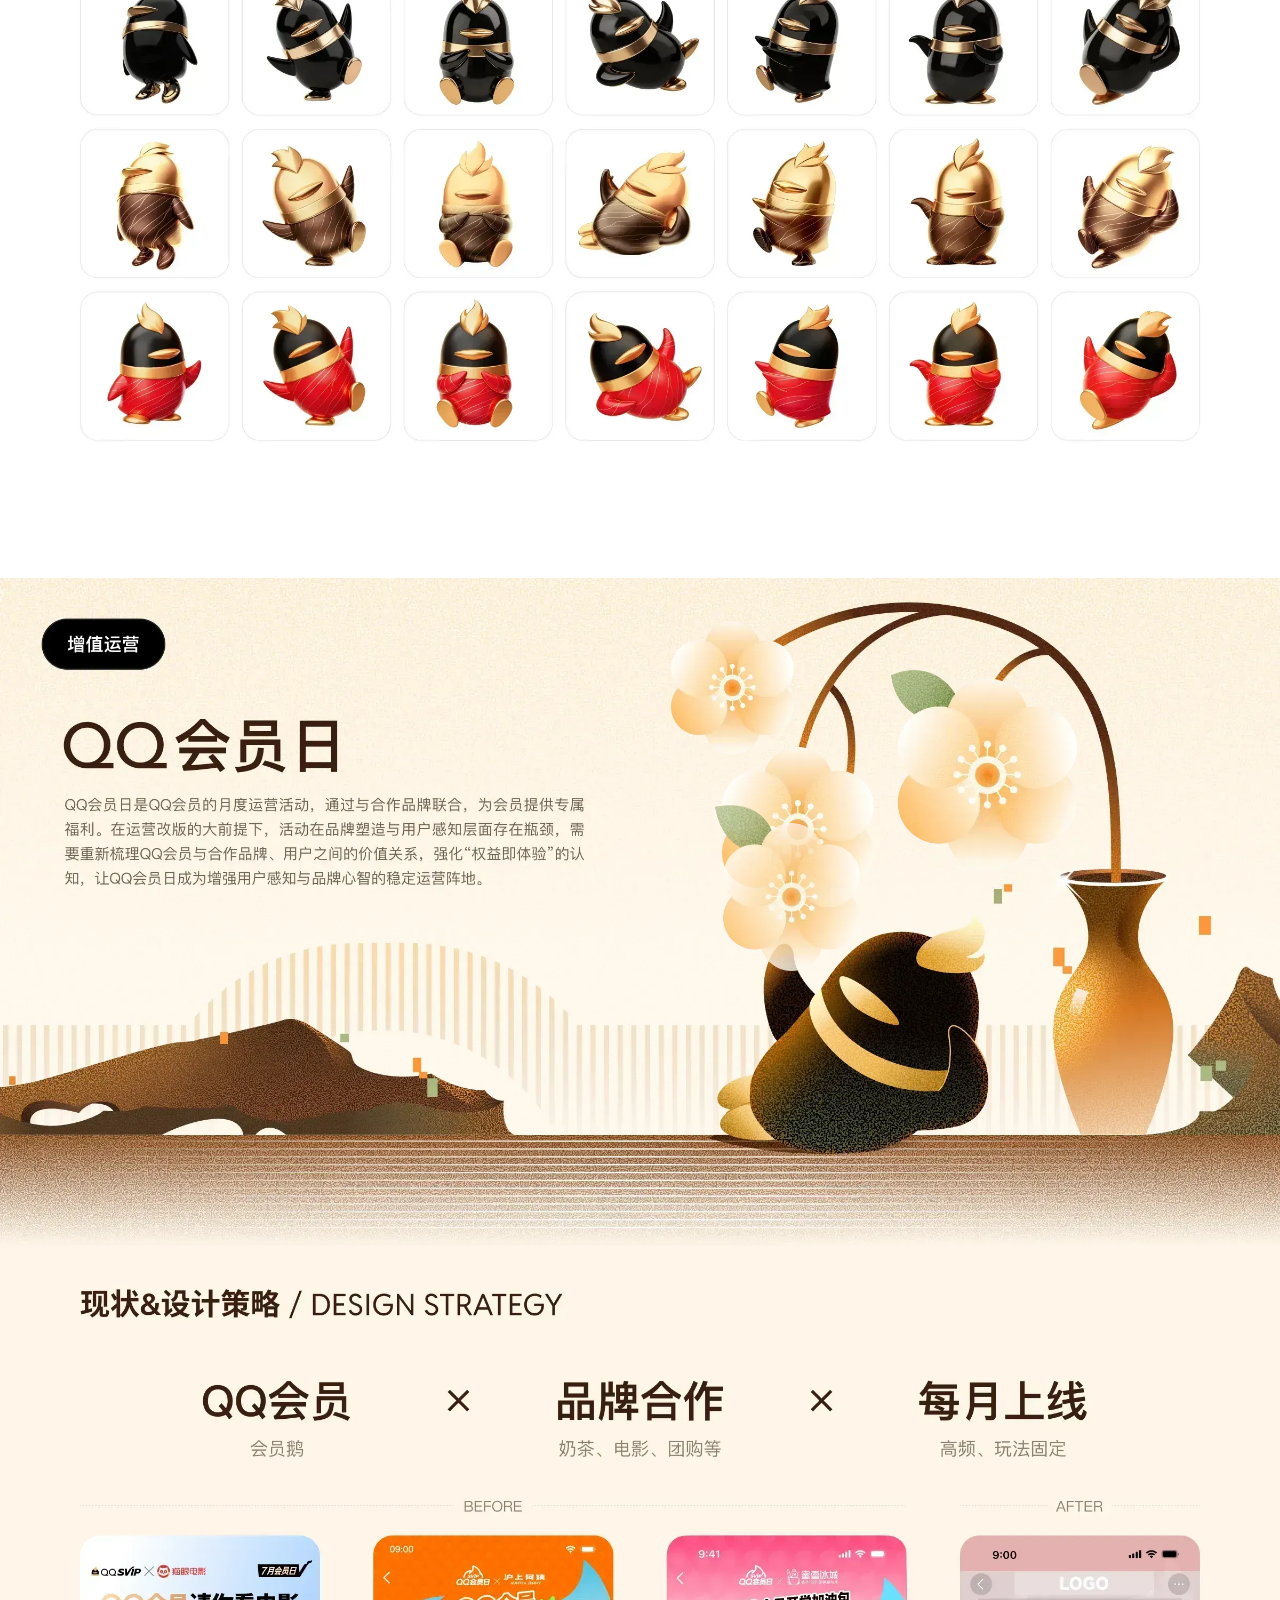
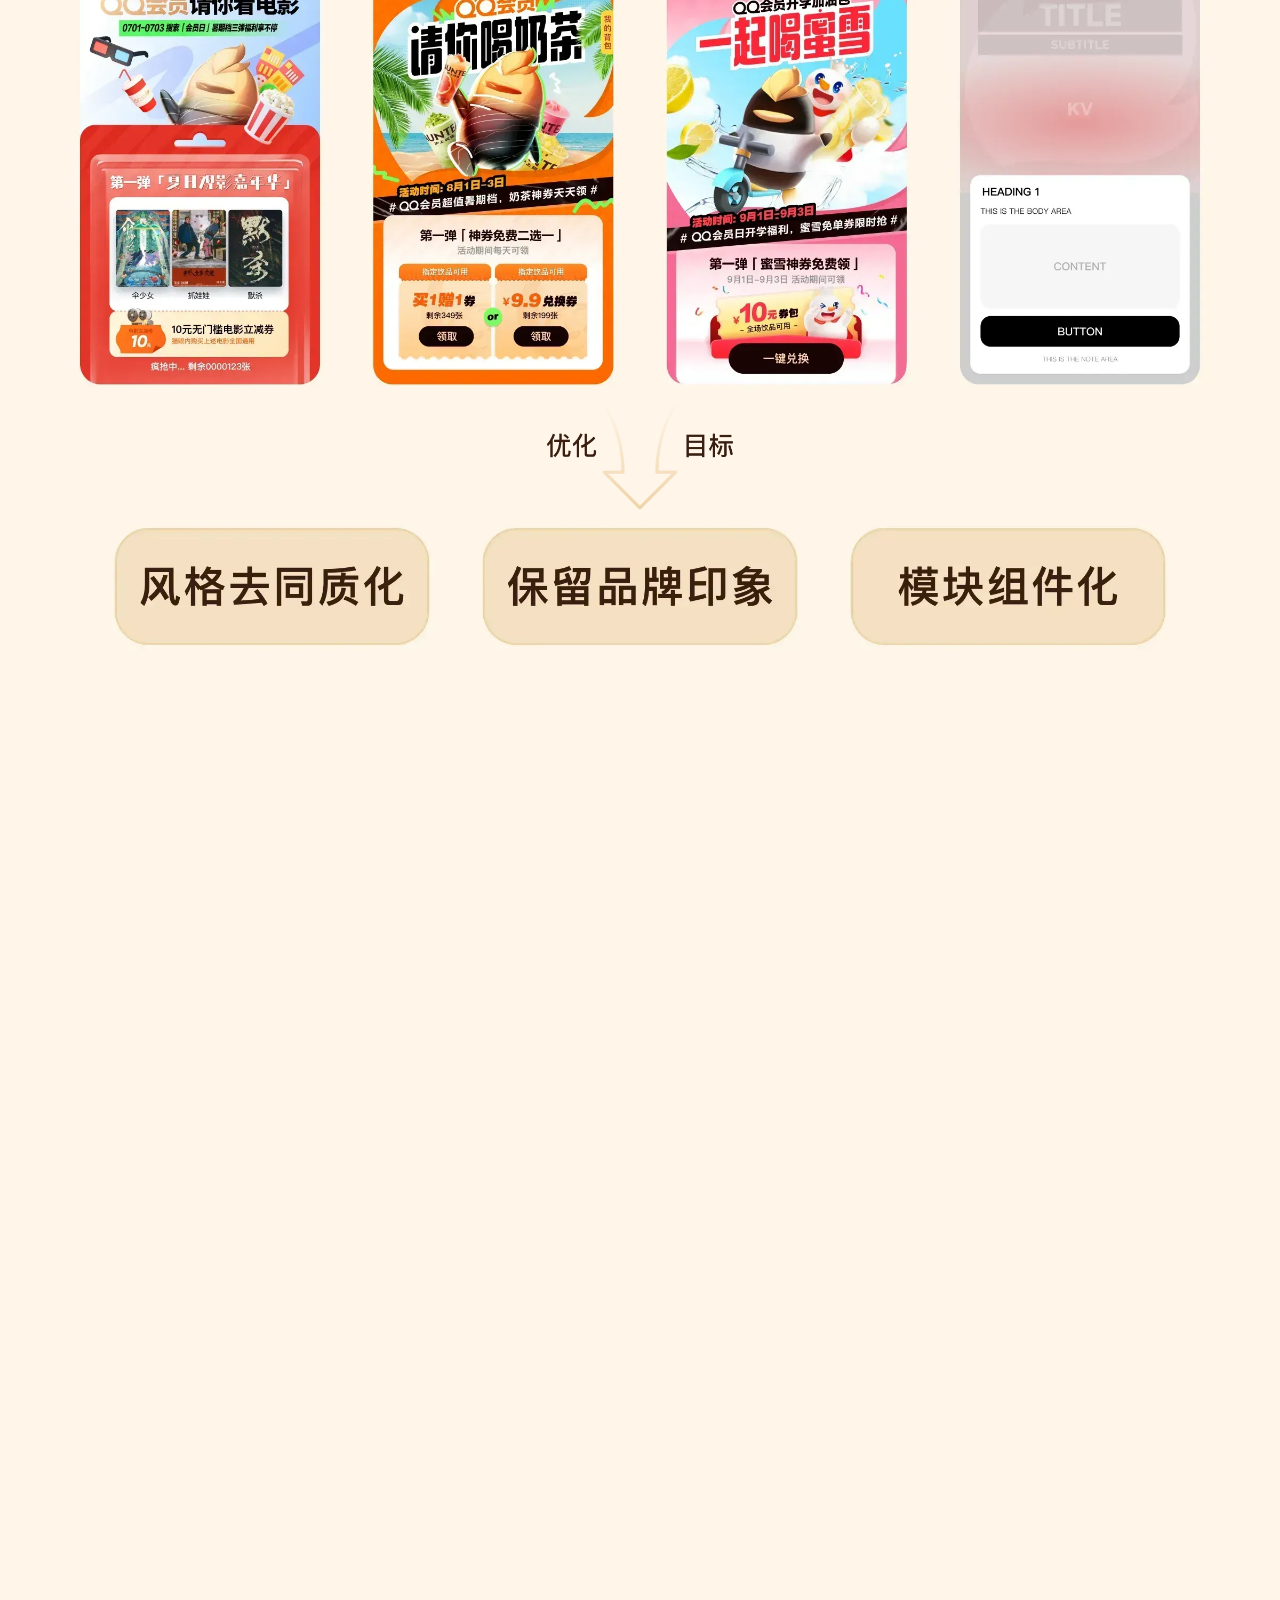
==== commit f6267fb3: "style: 移除图片锐化效果 (image-rendering)" ====
--- a/index.html
+++ b/index.html
@@ -19,9 +19,6 @@
 img {
     max-width: 100%;
     height: auto;
-    /* 强制浏览器在对高清大图进行缩放时，使用更锐利、更高质量的算法（对含有文字的UI设计稿特别有效） */
-    image-rendering: -webkit-optimize-contrast;
-    image-rendering: crisp-edges;
 }
 
 body {
